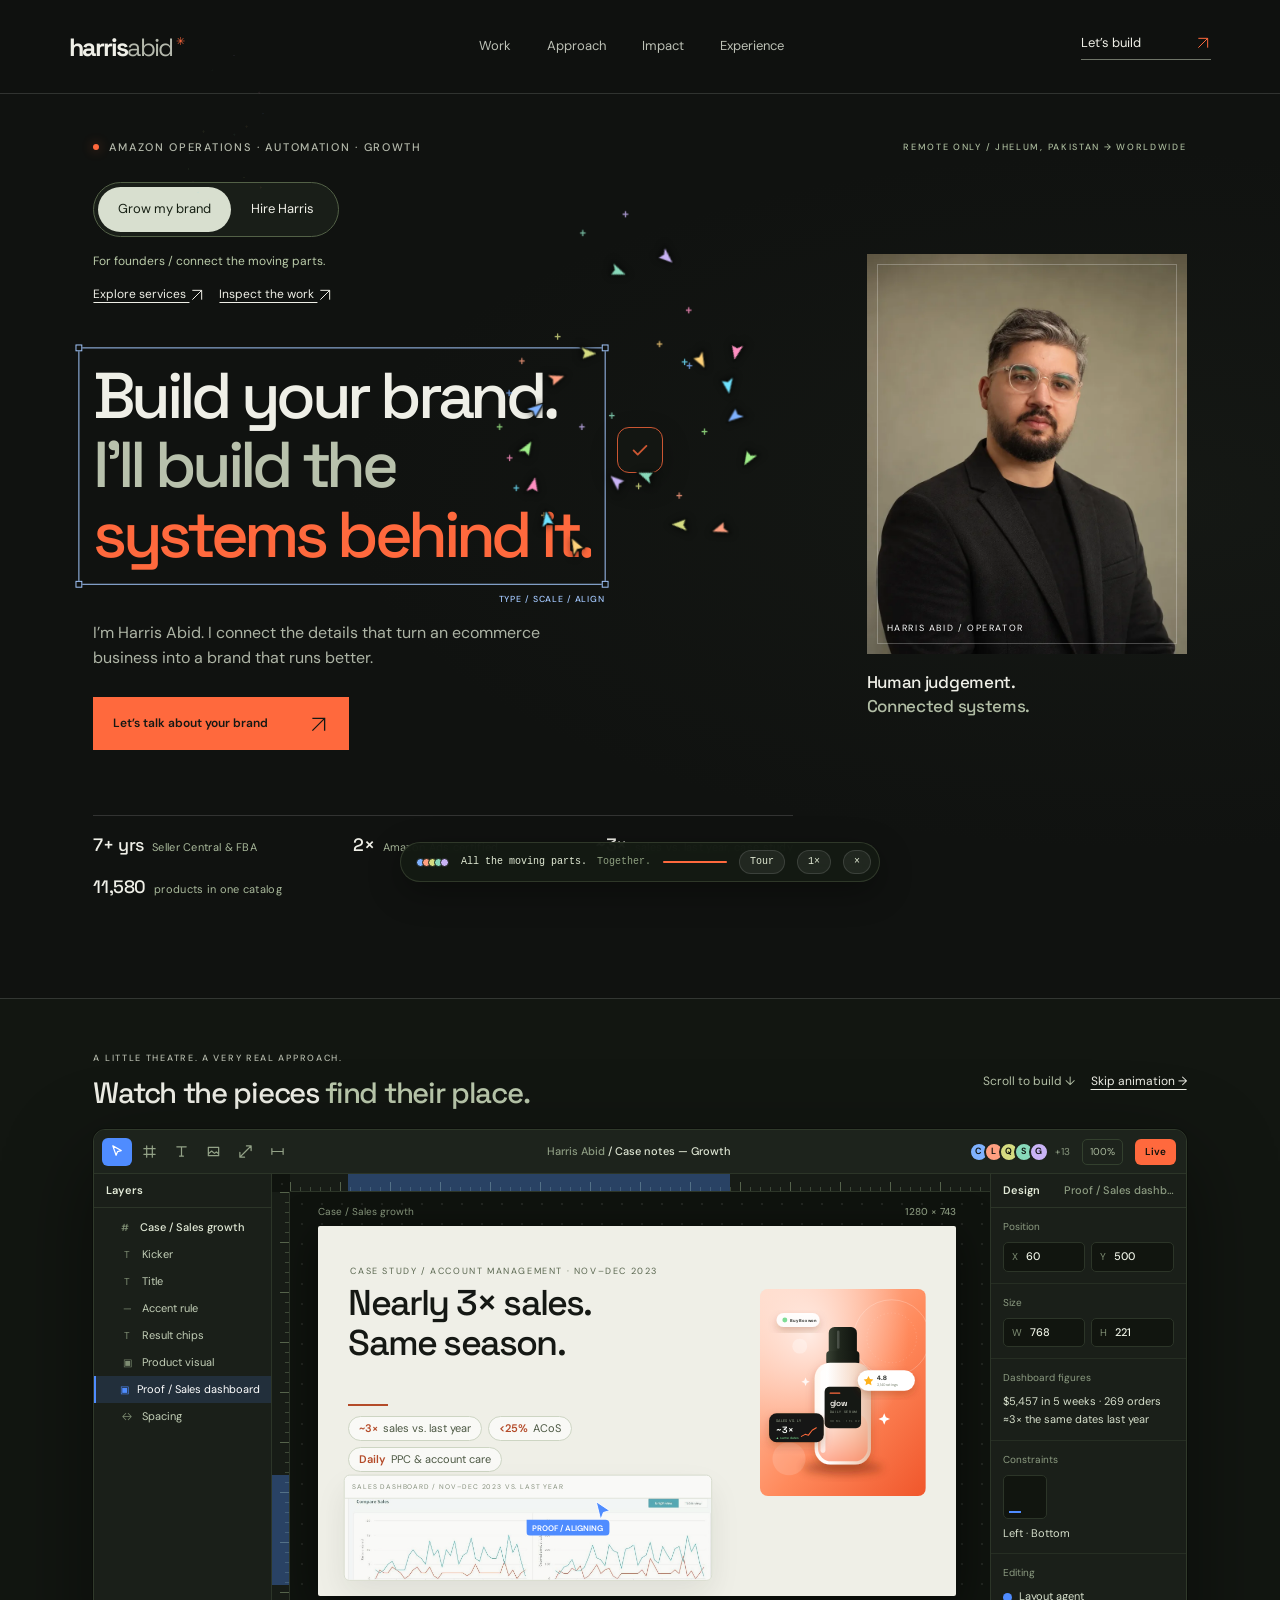
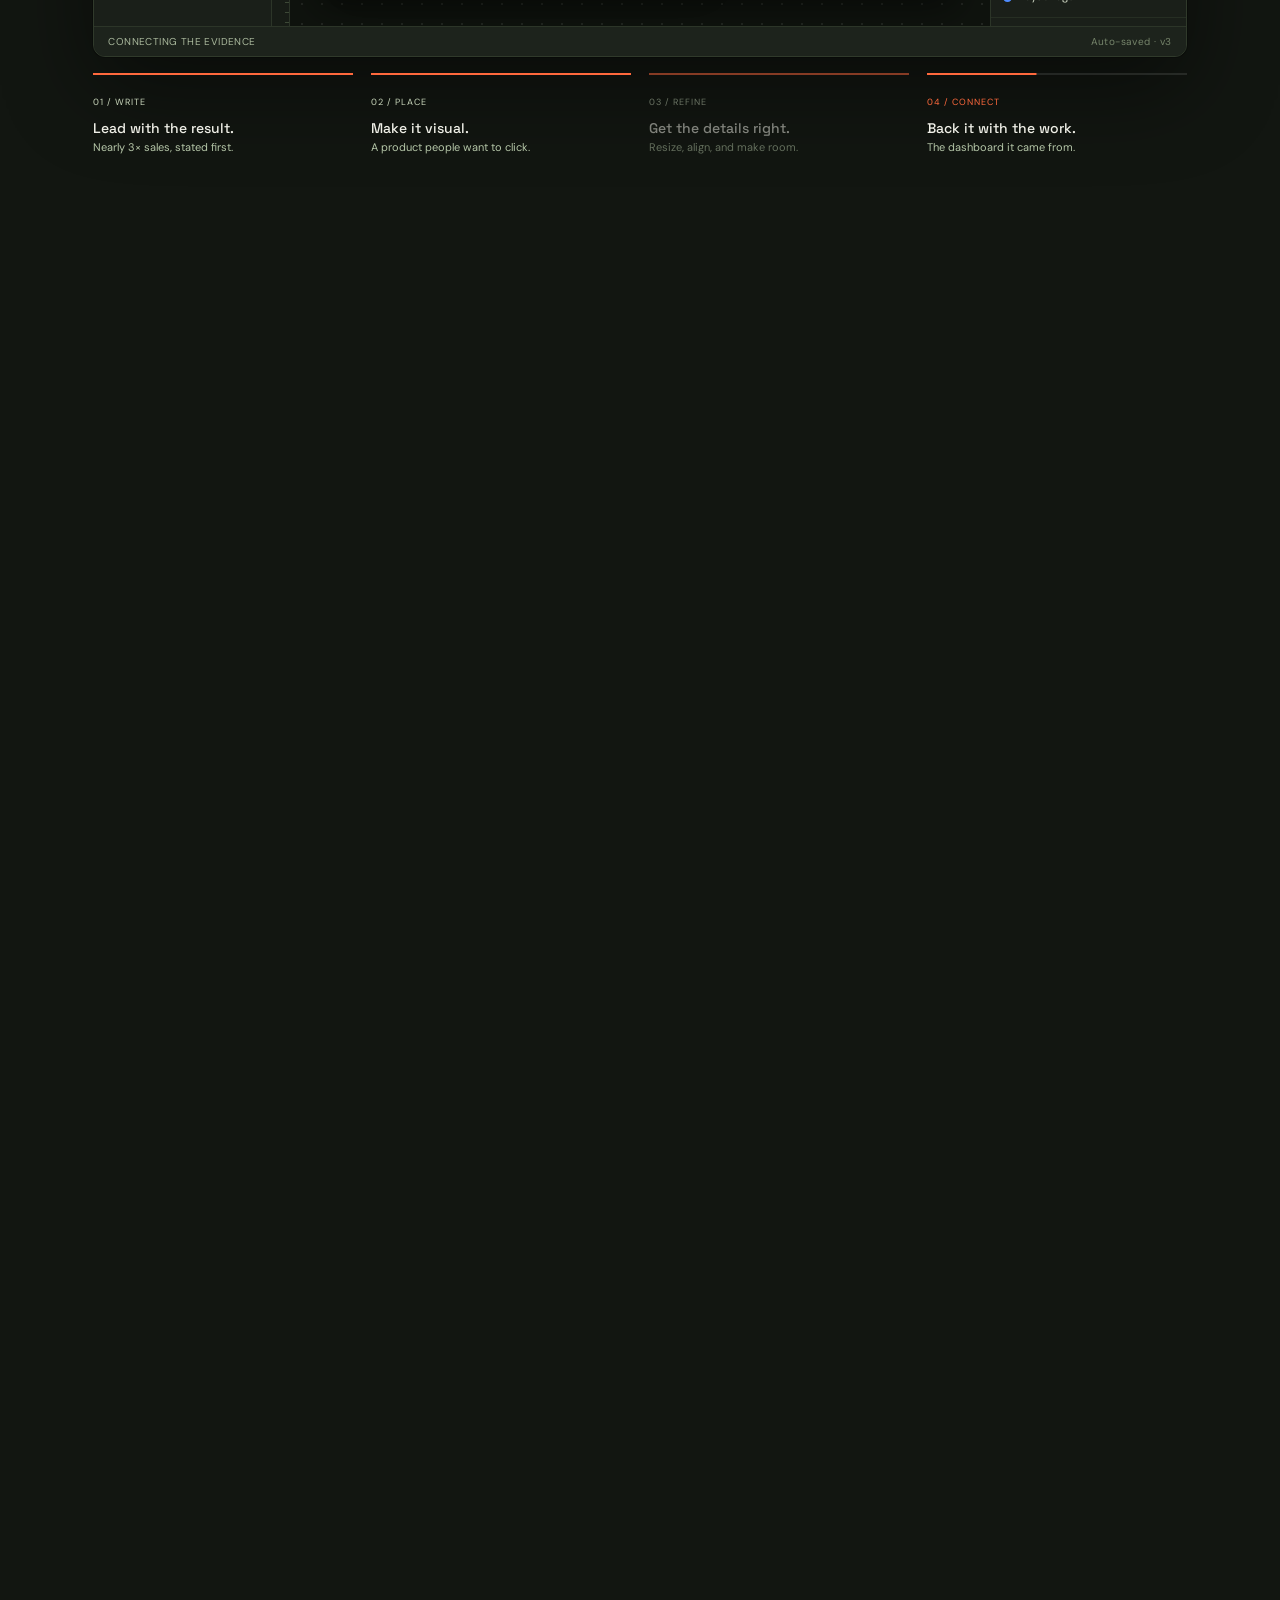
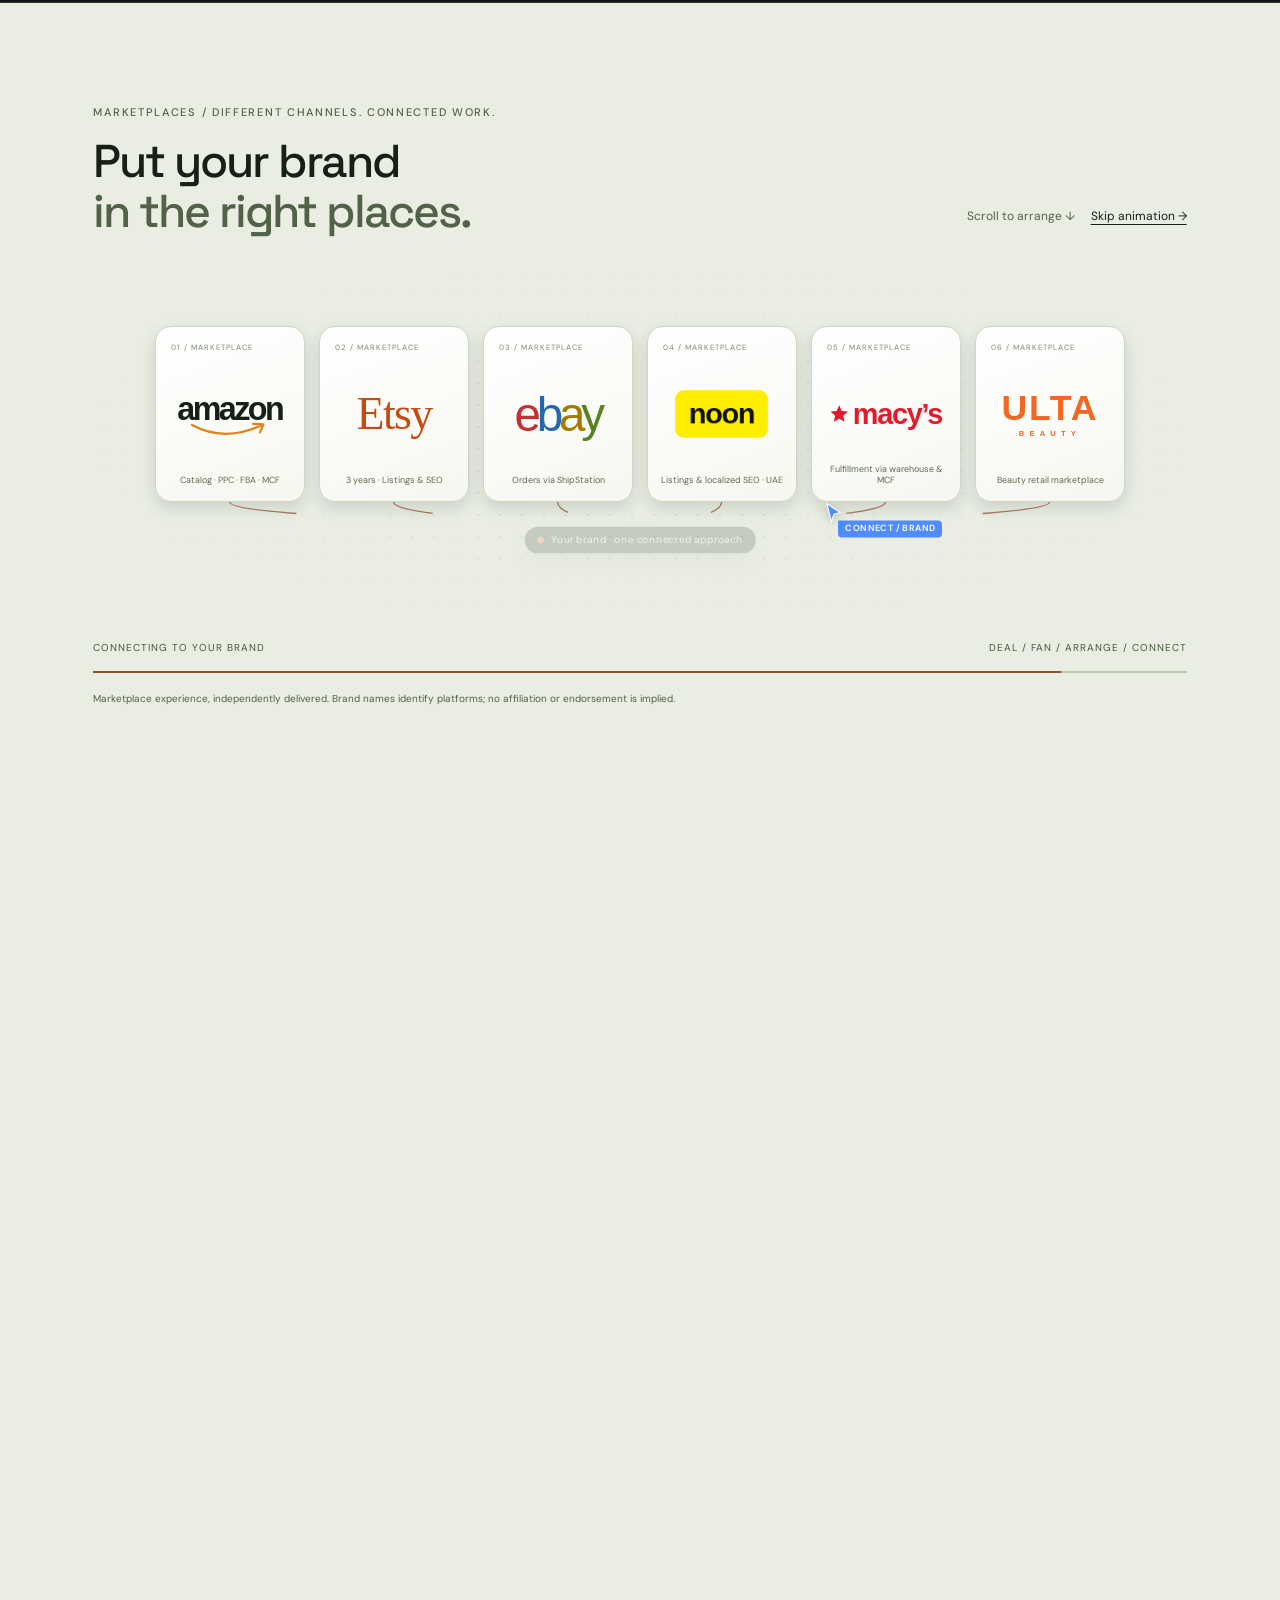
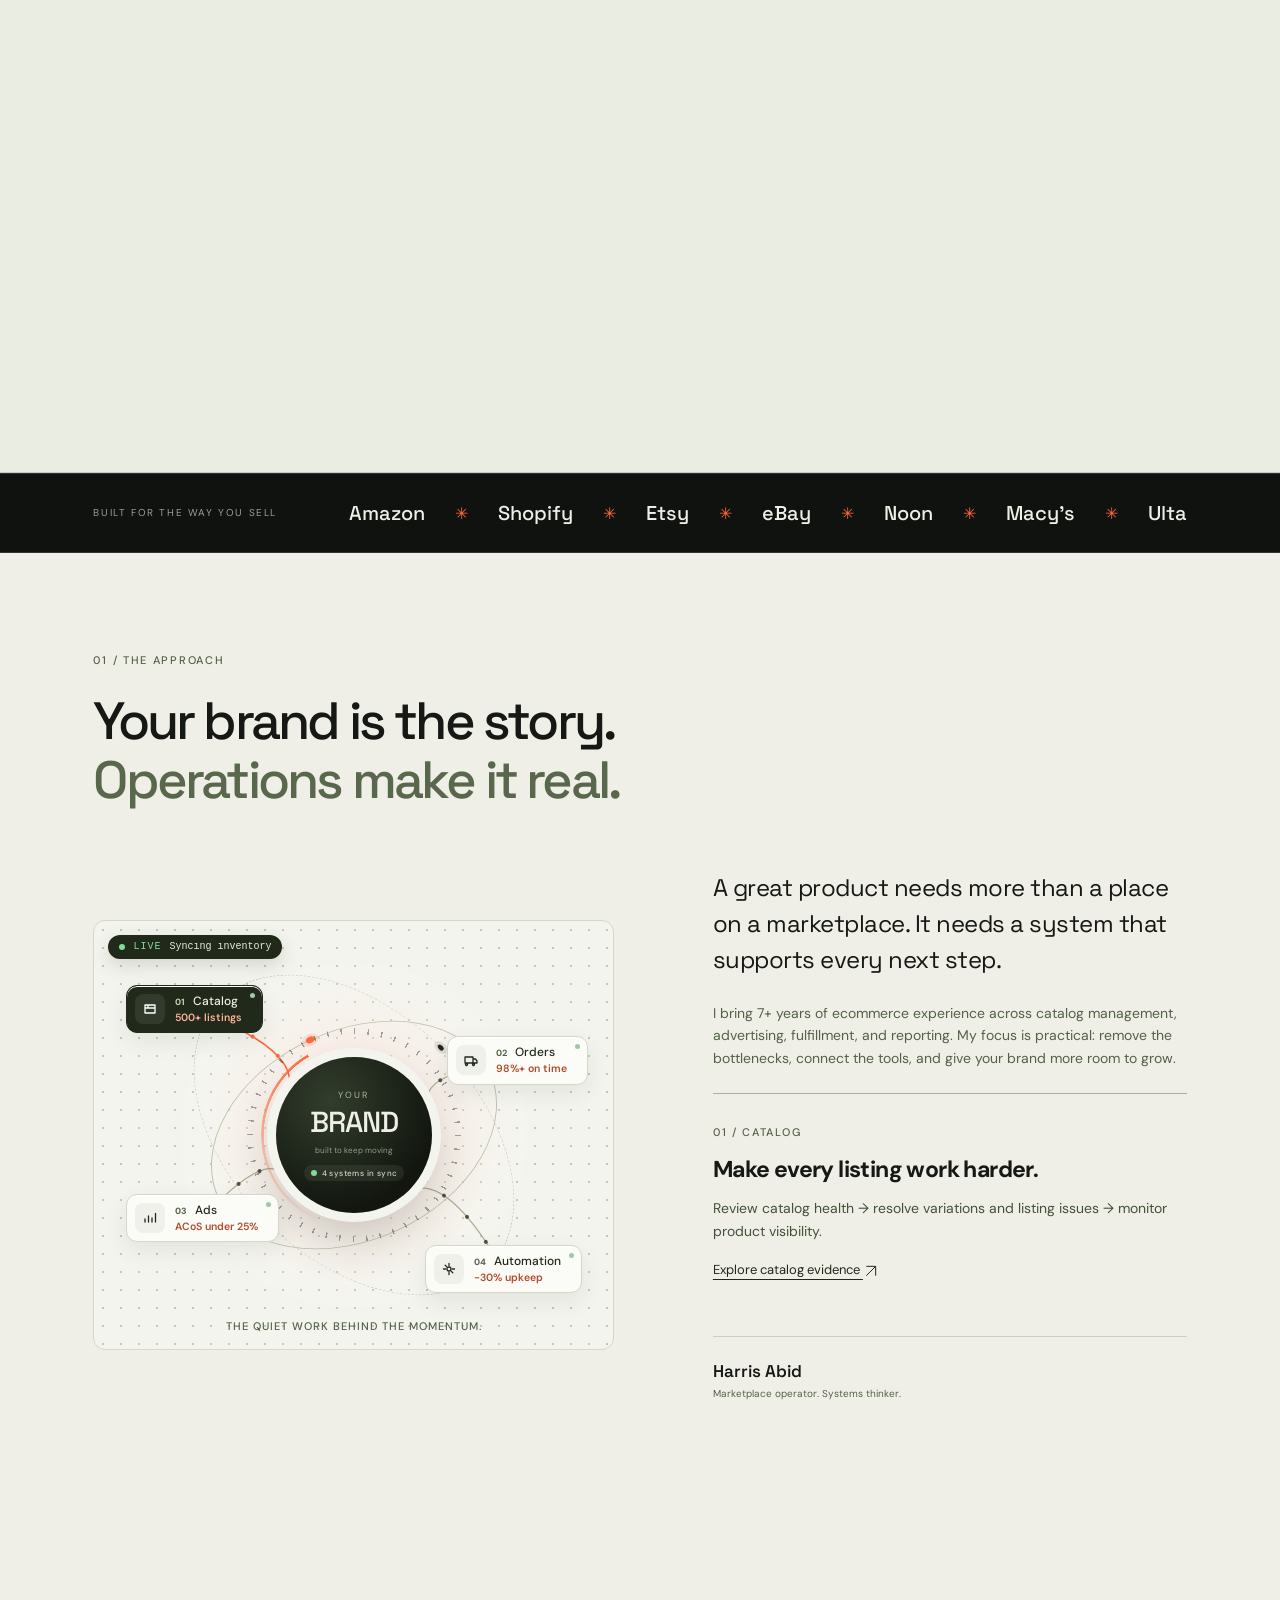
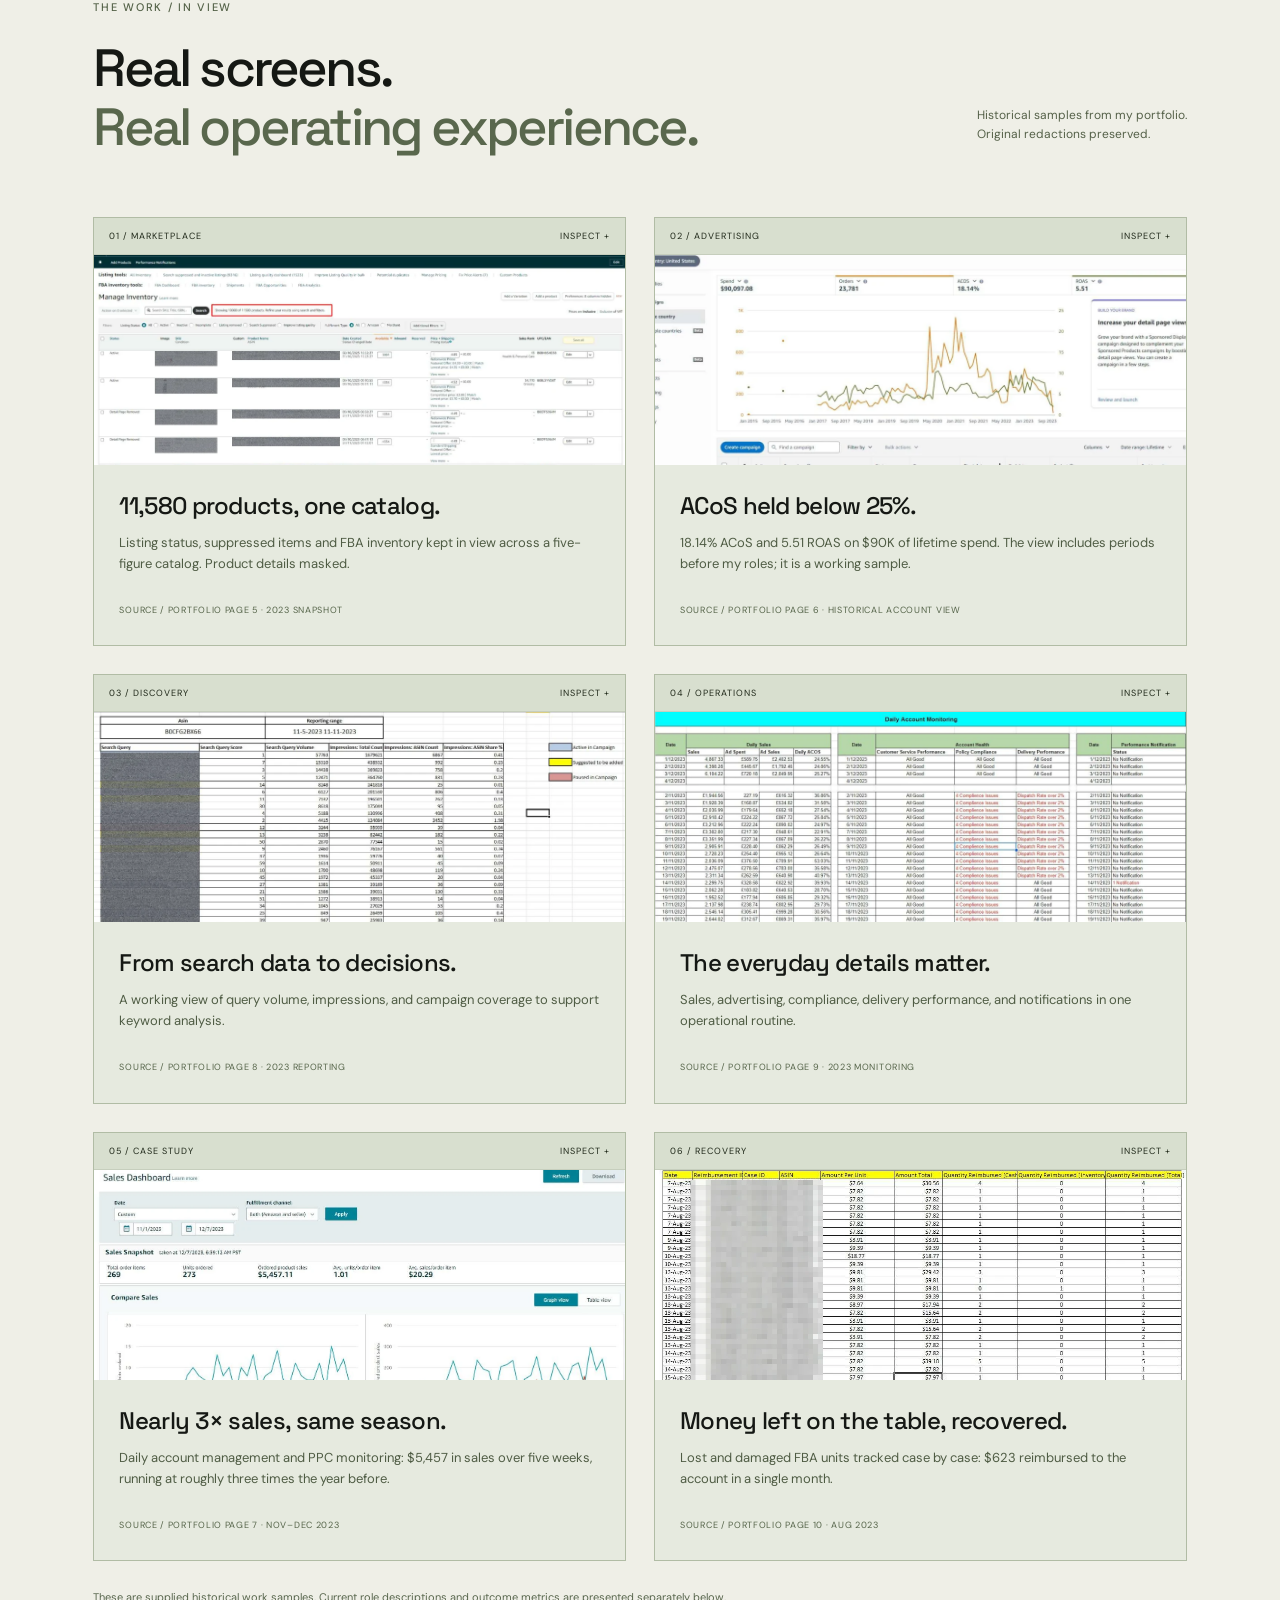
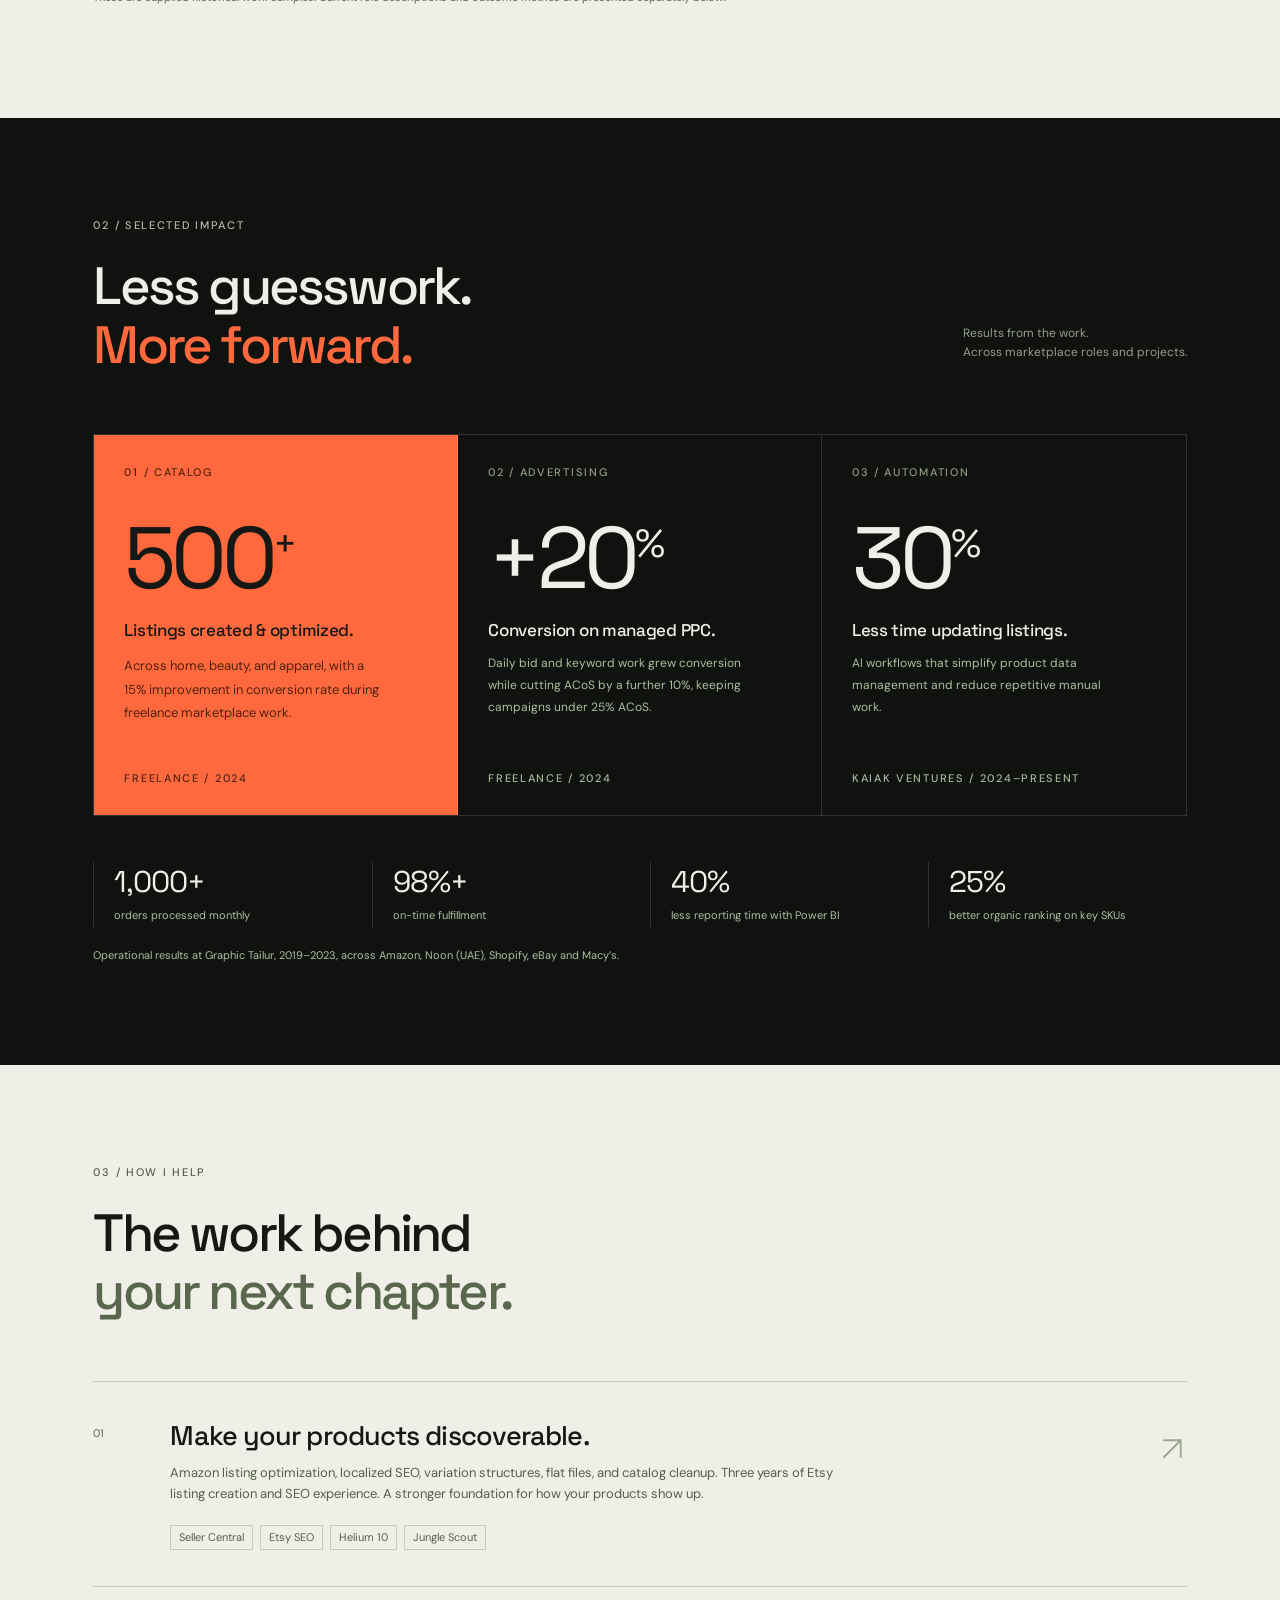
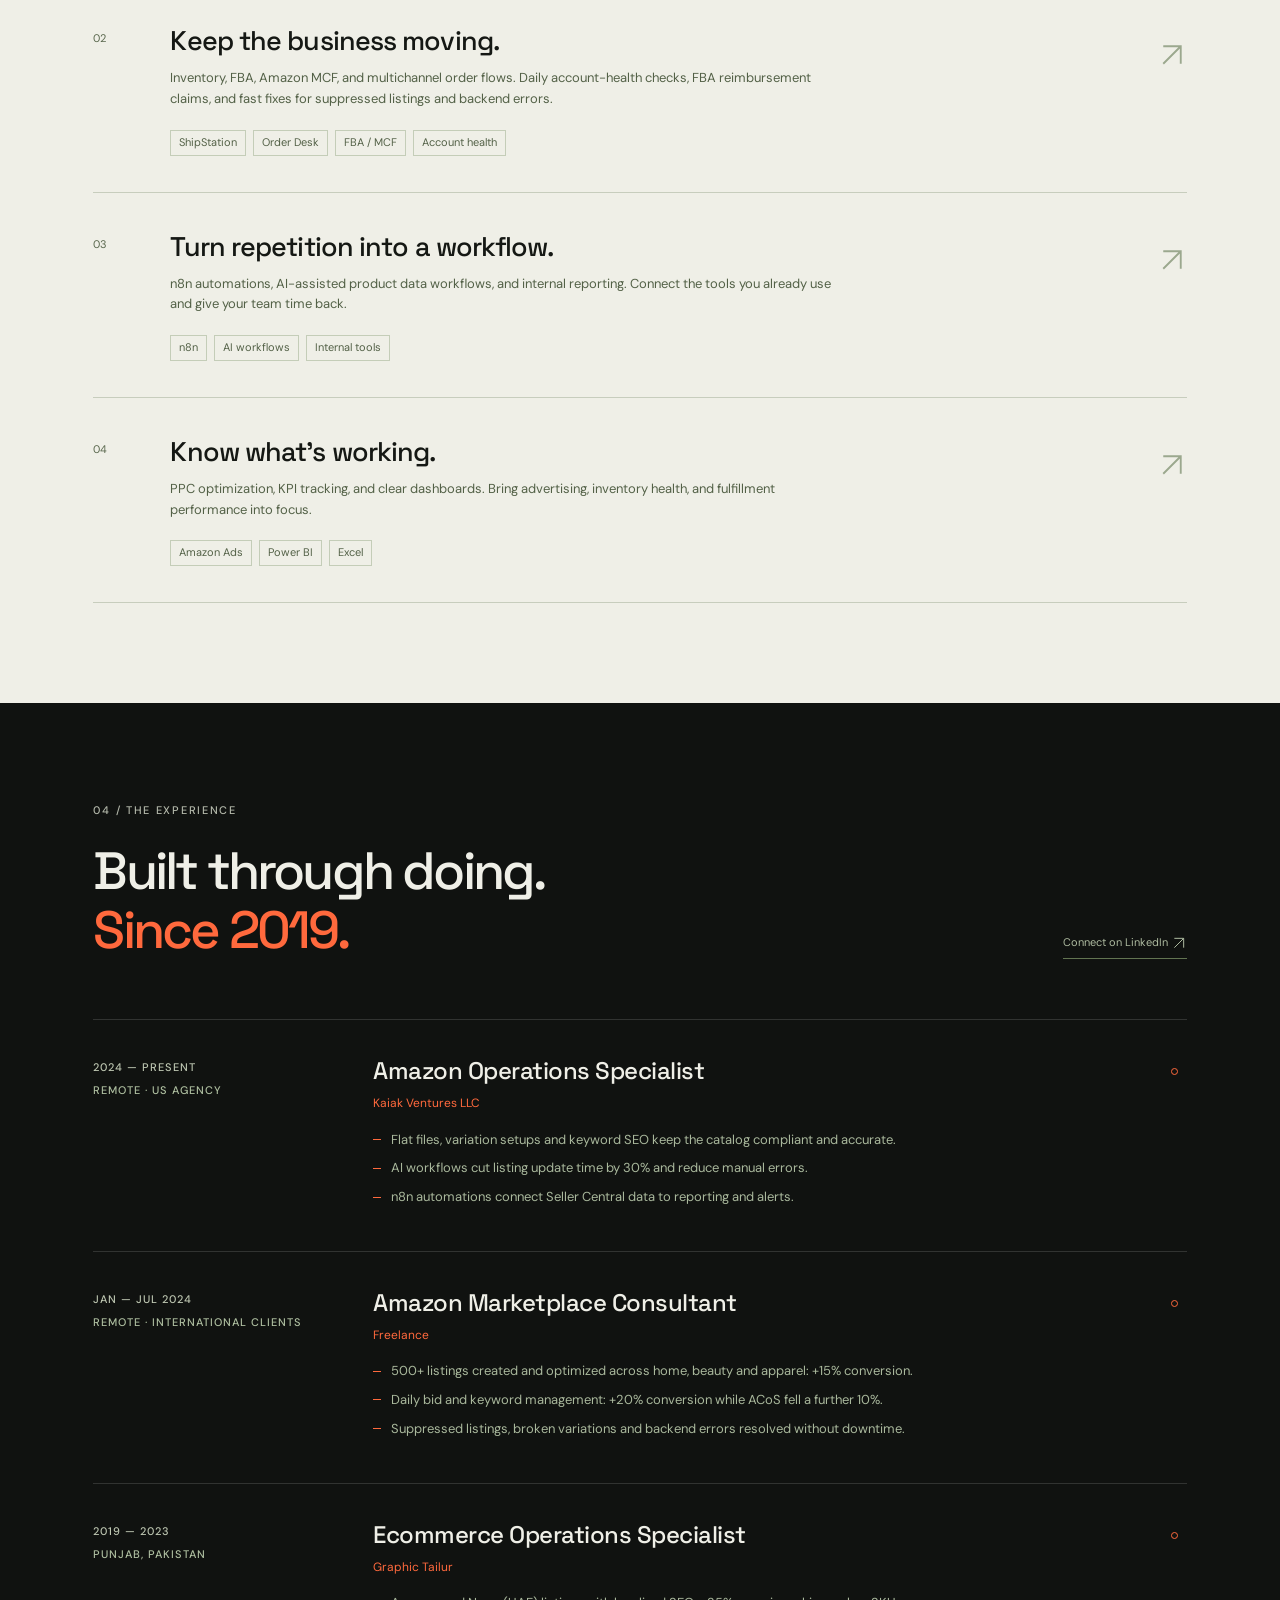
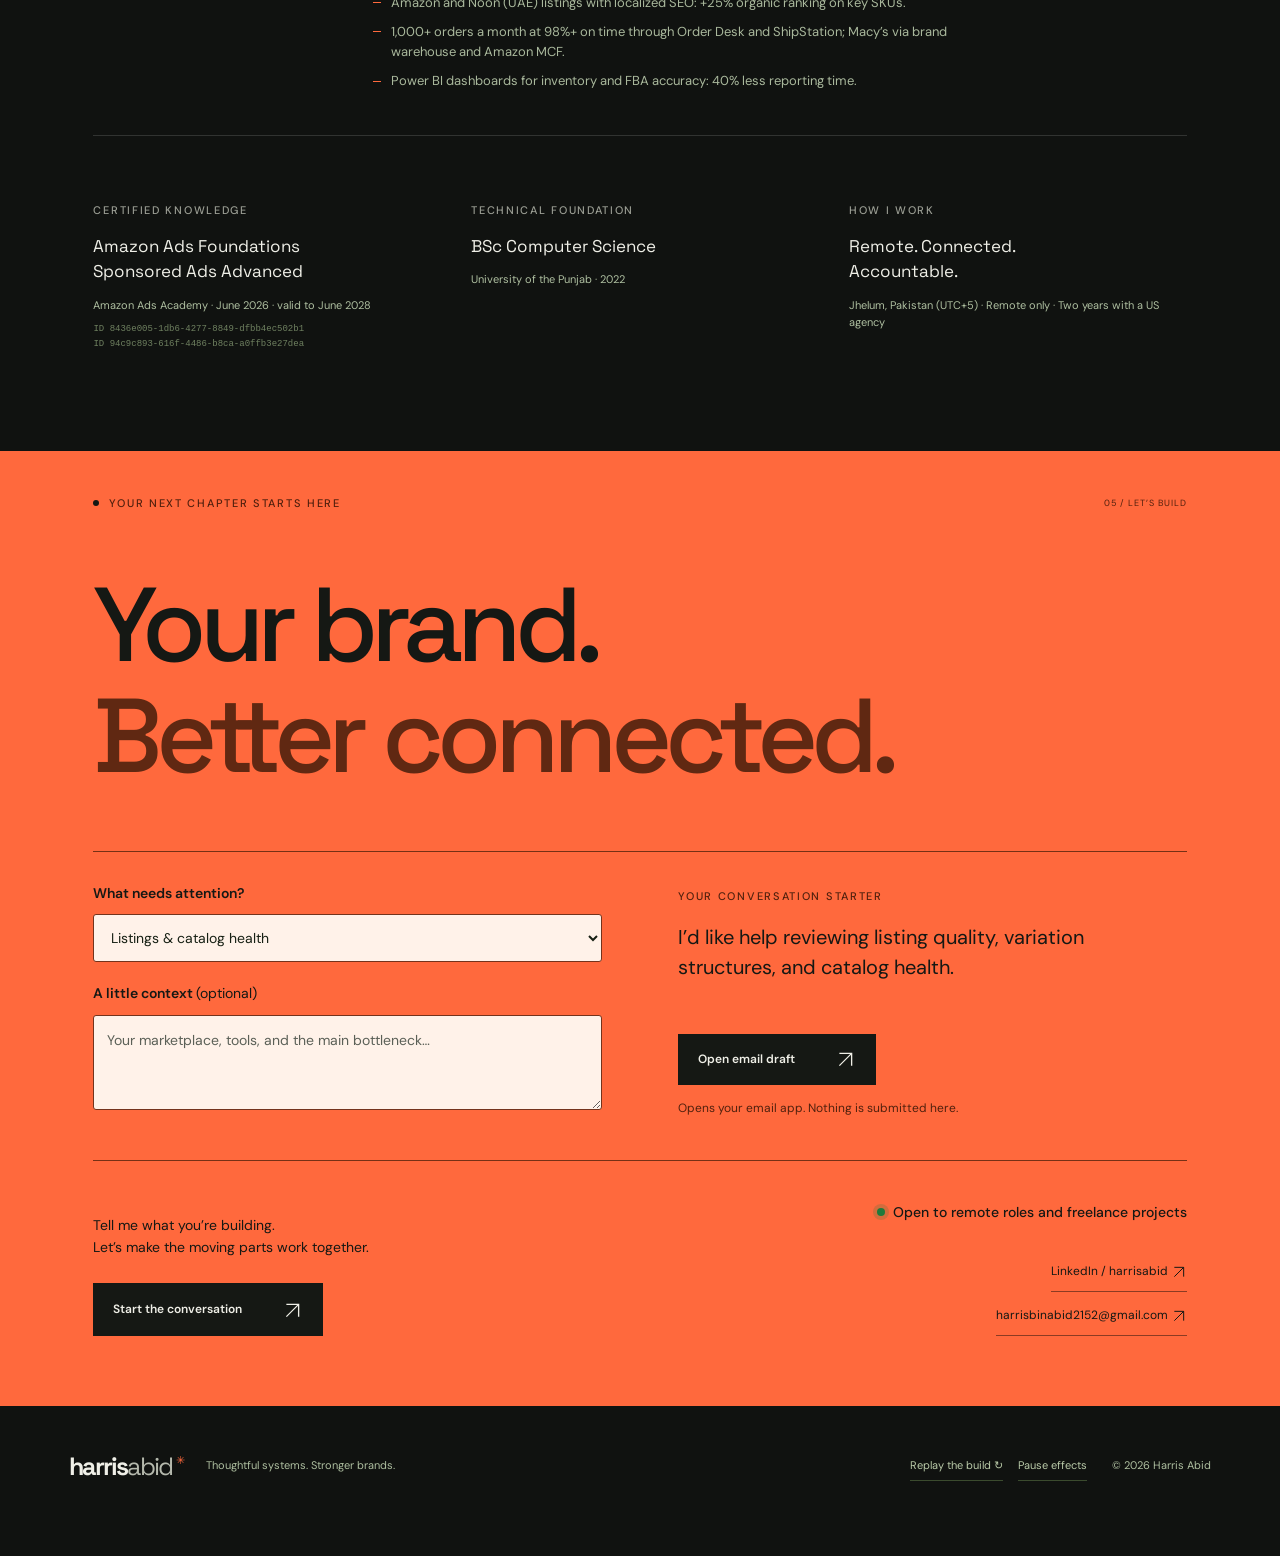
==== standalone.html @ 660c2075 "Lead with strongest verified results Canvas case study becomes nearly 3x sales vs. the same dates la" ====
<!doctype html>
<html lang="en">
<head>
<meta charset="utf-8"><meta name="viewport" content="width=device-width,initial-scale=1">
<meta name="theme-color" content="#101210"><meta name="description" content="Harris Abid helps ecommerce brands grow through Amazon operations, marketplace optimization, and thoughtful automation.">
<title>Harris Abid — The systems behind your brand.</title>
<link rel="icon" href="data:image/svg+xml,%3Csvg xmlns='http://www.w3.org/2000/svg' viewBox='0 0 100 100'%3E%3Crect width='100' height='100' rx='20' fill='%23ff693d'/%3E%3Ctext x='17' y='69' font-size='58' font-family='Arial' font-weight='bold'%3Eha%3C/text%3E%3C/svg%3E">
<style>@import url('https://fonts.googleapis.com/css2?family=DM+Sans:wght@400;450;500;600;650;700&family=Space+Grotesk:wght@400;500;600;700&display=swap');
:root{--bg:#101210;--paper:#efefe7;--orange:#ff693d;--ink:#151814;--muted:#9b9e94;--line:#ffffff24;--display:'Space Grotesk',Arial,sans-serif;--body:'DM Sans',Arial,sans-serif}*{box-sizing:border-box}html{scroll-behavior:smooth;scroll-padding-top:94px}body{margin:0;background:var(--bg);color:var(--paper);font-family:var(--body);font-size:16px;line-height:1.6}a{color:inherit;text-decoration:none}button{font:inherit}::selection{background:var(--orange);color:var(--ink)}:focus-visible{outline:3px solid #579fff;outline-offset:6px}.skip{position:fixed;left:20px;top:-100px;background:var(--paper);color:var(--ink);padding:12px;z-index:1000}.skip:focus{top:15px}.progress{position:fixed;top:0;left:0;height:3px;width:100%;transform:scaleX(0);transform-origin:left;background:var(--orange);z-index:101}.header{height:94px;display:flex;justify-content:space-between;align-items:center;padding:0 5.4%;border-bottom:1px solid var(--line);background:#101210ed;backdrop-filter:blur(16px);position:sticky;top:0;z-index:50}.wordmark{font:700 25px var(--display);letter-spacing:-1.8px;white-space:nowrap}.wordmark span{font-weight:400;color:#b5b9ad}.wordmark i{font:400 11px var(--body);color:var(--orange);position:relative;top:-11px;left:4px;letter-spacing:0}.header nav{display:flex;gap:36px;font-size:13px;color:#bdc1b6}.header nav a:hover{color:var(--orange)}.nav-cta{font-size:13px;border-bottom:1px solid #6f7568;padding-bottom:6px}.nav-cta span{margin-left:26px;color:var(--orange)}section{padding:100px 7.3%;position:relative;scroll-margin-top:0}.hero{min-height:810px;padding-top:46px;overflow:hidden;background:radial-gradient(ellipse at 90% 45%,#35403120,transparent 50%)}.hero-top{display:flex;justify-content:space-between;gap:24px;align-items:center}.eyebrow,.mini-label,.edition,.card-index,.result-foot,.period,.visual-caption{font:500 10px var(--body);letter-spacing:1.7px}.eyebrow{color:#b4b9ab;display:flex;align-items:center;gap:10px}.dot{display:inline-block;width:6px;height:6px;background:var(--orange);border-radius:50%;box-shadow:0 0 12px #ff693d77}.edition{color:#747c6e;font-size:9px}.hero h1{font:500 clamp(50px,6.7vw,106px)/1.04 var(--display);letter-spacing:-6px;margin:64px 0 46px;max-width:1100px}.hero h1>span{color:#a5ad9b}em{font-style:normal;color:var(--orange)}.hero h1 em{display:inline-block}.hero-bottom{display:flex;justify-content:space-between;gap:70px;align-items:flex-start}.intro{max-width:430px}.intro p{font-size:16px;color:#adb4a5;margin:0 0 26px;max-width:400px}.button{padding:15px 20px;display:inline-flex;gap:40px;align-items:center;font-size:12px;font-weight:600;transition:transform .2s,background .2s}.button:hover{transform:translateY(-3px)}.button span{font-size:22px;line-height:1}.orange{background:var(--orange);color:var(--ink)}.hero-note{width:300px;padding-top:4px}.mini-label{color:var(--muted);font-size:9px}.hero-note p{font:400 19px/1.5 var(--display);margin:16px 0 25px}.scroll-link{font-size:10px;color:#aab19f}.scroll-link span{margin-left:30px;color:var(--orange)}.hero-grid{display:flex;justify-content:space-between;margin-top:54px;padding-top:17px;border-top:1px solid var(--line);font-size:9px;color:#626b5b;letter-spacing:1.5px}.platform-band{border-top:1px solid var(--line);border-bottom:1px solid var(--line);padding:26px 7.3%;display:flex;justify-content:space-between;align-items:center;gap:30px}.platform-band>span{font-size:9px;letter-spacing:1.6px;color:var(--muted)}.platform-band>div{font:500 20px var(--display);display:flex;gap:30px;align-items:center}.platform-band i{font-style:normal;color:var(--orange);font-size:16px}.light{background:var(--paper);color:var(--ink)}.dark{color:#6d7565}.section-heading{margin-bottom:60px}.section-heading h2{font:500 clamp(36px,4.1vw,62px)/1.12 var(--display);letter-spacing:-2.8px;margin:25px 0 0}.light h2 em{color:#6f7866}.split{display:flex;justify-content:space-between;gap:40px;align-items:flex-end}.split>p{font-size:12px;color:#969e8b;max-width:250px}.approach-layout{display:grid;grid-template-columns:1.1fr 1fr;gap:9%;align-items:center}.system-visual{min-height:395px;position:relative;display:flex;align-items:center;justify-content:center;background-image:radial-gradient(#abb29e 1px,transparent 1px);background-size:19px 19px;border:1px solid #cdd2c3;border-radius:2px;overflow:hidden}.system-core{width:160px;height:160px;border-radius:50%;background:var(--ink);color:var(--paper);display:flex;align-items:center;justify-content:center;flex-direction:column;z-index:2;box-shadow:0 0 0 12px #efefe7}.system-core>span{font-size:9px;letter-spacing:2px;color:#aeb59f}.system-core strong{font:500 29px var(--display);letter-spacing:-1px}.system-core small{font-size:8px;color:#919d85;margin-top:8px}.orbit{border:1px solid #b6c0aa;position:absolute;border-radius:50%;width:270px;height:270px;transform:rotate(-25deg) scaleY(.7)}.orbit-two{transform:rotate(45deg) scaleY(.65);width:330px;height:330px}.node{position:absolute;padding:9px 14px;background:var(--paper);border:1px solid #b7c1ac;z-index:3;font-size:11px;white-space:nowrap;box-shadow:0 4px 10px #15200007}.node b{font-size:9px;color:#909d80;margin-right:10px}.node-a{left:8%;top:19%}.node-b{right:5%;top:32%}.node-c{left:8%;bottom:29%}.node-d{right:8%;bottom:16%}.visual-caption{position:absolute;bottom:17px;font-size:8px;color:#77816d;letter-spacing:1px}.approach-copy>p{color:#6a7262;font-size:14px}.approach-copy .large-copy{font:400 24px/1.5 var(--display);letter-spacing:-.5px;color:var(--ink);margin-top:0}.signature{margin-top:28px;border-top:1px solid #ccd0c3;padding-top:23px;font:600 17px var(--display)}.signature span{display:block;font:400 10px var(--body);color:#7c8573;margin-top:5px}.impact-grid{display:grid;grid-template-columns:repeat(3,1fr);border:1px solid var(--line)}.result{padding:30px;position:relative;display:flex;flex-direction:column;min-height:380px;border-right:1px solid var(--line)}.result:last-child{border:0}.card-index{font-size:9px;color:#919b84}.result>strong{font:400 clamp(60px,6.8vw,100px)/1 var(--display);letter-spacing:-5px;display:block;margin:35px 0 18px}.result>strong span{font-size:.45em;letter-spacing:-2px;vertical-align:top;position:relative;top:10px}.result h3{font:500 17px var(--display);letter-spacing:-.3px;margin:0}.result p{font-size:12px;color:#959e89;line-height:1.8;max-width:260px}.result-foot{font-size:8px;margin-top:auto;padding-top:20px;color:#6c775f}.featured{background:var(--orange);color:var(--ink)}.featured .card-index,.featured .result-foot{color:#672c16}.featured p{color:#6a301c}.support-stats{margin-top:46px;display:grid;grid-template-columns:repeat(3,1fr) 1.05fr;gap:20px}.support-stats>div{border-left:1px solid var(--line);padding-left:20px}.support-stats strong{font:400 30px var(--display);letter-spacing:-1px;display:block}.support-stats span{font-size:10px;color:#818d75}.support-stats p{font-size:10px;color:#68785c;margin:0;text-align:right}.service-list article{display:grid;grid-template-columns:55px 1fr 60px;gap:22px;border-top:1px solid #c7cdbd;padding:36px 0}.service-list article:last-child{border-bottom:1px solid #c7cdbd}.service-number{font-size:11px;color:#919c83;padding-top:7px}.service-list h3{font:500 27px var(--display);letter-spacing:-.9px;margin:0 0 10px}.service-list p{font-size:13px;color:#6d7762;max-width:680px;margin:0 0 20px}.service-symbol{font-size:35px;text-align:right;color:#9ba88e}.tags{display:flex;gap:7px;flex-wrap:wrap}.tags span{border:1px solid #c4cdb8;padding:3px 8px;font-size:9px;color:#768169}.text-link{font-size:11px;color:#aebba0;border-bottom:1px solid #627451;padding-bottom:7px}.timeline article{display:grid;grid-template-columns:240px 1fr 16px;gap:40px;border-top:1px solid var(--line);padding:35px 0}.timeline article:last-child{border-bottom:1px solid var(--line)}.period{font-size:10px;color:#bdc6b1;letter-spacing:1px;padding-top:5px}.period span{display:block;font-size:8px;color:#5f7052;margin-top:9px;letter-spacing:1px}.timeline h3{font:500 24px var(--display);letter-spacing:-.5px;margin:0}.timeline h4{font-size:12px;color:var(--orange);font-weight:400;margin:8px 0 16px}.timeline p{font-size:12px;max-width:570px;color:#94a382;margin:0}.timeline-dot{width:7px;height:7px;border:1px solid var(--orange);border-radius:50%;margin-top:13px}.credentials{display:grid;grid-template-columns:1fr 1fr 1fr;gap:40px;margin-top:60px}.credentials p{font:400 17px/1.5 var(--display);margin:12px 0}.credentials small{color:#738663;font-size:10px}.contact{background:var(--orange);color:var(--ink);padding-top:45px;padding-bottom:70px;overflow:hidden}.contact .dot{background:var(--ink);box-shadow:none}.contact .dark{color:#6f2d16}.contact-top{display:flex;justify-content:space-between;gap:25px}.contact-top>span:last-child{font-size:9px;letter-spacing:1px;color:#853c24}.contact h2{font:500 clamp(54px,8.2vw,128px)/1.05 var(--display);letter-spacing:-7px;margin:60px 0}.contact h2 em{color:#963a20}.contact-bottom{display:flex;justify-content:space-between;align-items:flex-end;gap:30px}.contact p{font-size:14px;margin:0 0 25px}.black{background:var(--ink);color:var(--paper)}.email-link{font-size:12px;border-bottom:1px solid #8c3b23;padding-bottom:10px;overflow-wrap:anywhere}footer{padding:40px 5.4% 70px;display:flex;align-items:center;gap:25px;flex-wrap:wrap}footer>p{font-size:10px;color:#7d8d6d;margin-right:auto}footer small{font-size:9px;color:#657657}.motion-controls{display:flex;gap:15px}.motion-controls button{background:none;border:0;border-bottom:1px solid #3b4b2e;color:#9bac88;font-size:10px;padding:5px 0;cursor:pointer}.motion-controls button:hover{color:var(--orange)}
/* The build theatre: decorative cursors and temporary editor outlines. */
[data-build]{position:relative}.build-selected::after{content:'';position:absolute;inset:-7px;outline:1px solid var(--agent-color,#86bbfa);pointer-events:none;z-index:8;animation:outline-in .35s ease both}.build-selected::before{content:attr(data-agent);position:absolute;top:-24px;left:-7px;background:var(--agent-color,#86bbfa);color:#111;font:600 8px var(--body);padding:2px 6px;letter-spacing:.6px;z-index:9;pointer-events:none}.build-selected{animation:assemble .7s cubic-bezier(.15,.6,.2,1) both}@keyframes assemble{from{filter:blur(3px);transform:translateY(8px);opacity:.45}to{filter:blur(0);transform:translateY(0);opacity:1}}@keyframes outline-in{from{opacity:0}to{opacity:1}}#agents{position:fixed;inset:0;pointer-events:none;z-index:70;overflow:hidden}.agent{position:absolute;top:0;left:0;will-change:transform,opacity;transition:opacity .3s}.agent svg{width:17px;height:22px;display:block;filter:drop-shadow(0 0 4px #0008)}.agent>span{position:absolute;top:18px;left:13px;font:600 8px var(--body);background:var(--c);color:#101510;padding:2px 6px;white-space:nowrap;border-radius:0 4px 4px 4px;box-shadow:0 2px 8px #0002}#build-status{position:fixed;bottom:20px;left:50%;transform:translateX(-50%);background:#182016ee;border:1px solid #69795b44;box-shadow:0 8px 30px #0003;border-radius:30px;padding:9px 17px;display:flex;align-items:center;gap:12px;z-index:65;font-size:9px;color:#abb89d;pointer-events:none;transition:opacity .4s;white-space:nowrap;backdrop-filter:blur(10px)}#build-status i{width:5px;height:5px;border-radius:50%;background:var(--orange)}#build-status b{font-size:8px;color:#6c805b;font-weight:400;border-left:1px solid #64735355;padding-left:12px}.effects-paused #agents,.effects-paused #build-status{display:none}.effects-paused .build-selected{animation:none}.effects-paused .build-selected:before,.effects-paused .build-selected:after{display:none}
@media(min-width:1500px){section{padding-left:max(7.3%,calc((100vw - 1280px)/2));padding-right:max(7.3%,calc((100vw - 1280px)/2))}}@media(max-width:1050px){.hero h1{letter-spacing:-4px}.edition{display:none}.platform-band>div{gap:16px;font-size:16px}.result{padding:24px}.timeline article{grid-template-columns:180px 1fr 16px;gap:25px}.contact h2{letter-spacing:-4px}.approach-layout{gap:5%}.system-core{width:135px;height:135px}.node{padding:7px 10px}.orbit{width:240px;height:240px}.orbit-two{width:290px;height:290px}}@media(max-width:700px){html{scroll-padding-top:75px}.header{height:75px;padding:0 6%}.header nav{display:none}.wordmark{font-size:23px}.nav-cta{font-size:11px}section{padding:65px 6%}.hero{min-height:auto;padding-top:32px}.hero .eyebrow{font-size:8px;letter-spacing:1px}.hero h1{font-size:clamp(38px,8.7vw,62px);letter-spacing:-2.6px;margin:45px 0 35px}.hero-bottom{gap:35px;flex-direction:column}.intro{max-width:100%}.intro p{font-size:14px;max-width:360px}.hero-note{width:100%;display:grid;grid-template-columns:1fr 1fr;gap:10px}.hero-note .mini-label{grid-column:1 / -1}.hero-note p{font-size:16px;margin:0}.scroll-link{align-self:end;max-width:170px;font-size:9px}.scroll-link span{margin-left:5px}.hero-grid{margin-top:35px;font-size:7px;letter-spacing:.5px}.platform-band{padding:23px 6%;display:block;overflow:hidden}.platform-band>span{display:block;font-size:8px;margin-bottom:15px}.platform-band>div{gap:13px;font-size:14px;flex-wrap:wrap}.platform-band i{font-size:10px}.section-heading{margin-bottom:35px}.section-heading h2{font-size:36px;letter-spacing:-1.9px}.approach-layout{grid-template-columns:1fr;gap:35px}.system-visual{min-height:350px}.approach-copy .large-copy{font-size:22px}.split{display:block}.split>p{margin-top:22px}.impact-grid{grid-template-columns:1fr}.result{min-height:320px;padding:28px;border-right:0;border-bottom:1px solid var(--line)}.result>strong{font-size:78px;margin:25px 0 15px}.result p{max-width:100%}.support-stats{grid-template-columns:1fr 1fr;gap:26px}.support-stats p{text-align:left;padding-left:20px;align-self:center}.support-stats strong{font-size:27px}.service-list article{grid-template-columns:24px 1fr 20px;gap:10px;padding:26px 0}.service-list h3{font-size:22px;letter-spacing:-.7px}.service-symbol{font-size:25px}.service-list p{font-size:12px}.text-link{display:inline-block;margin-top:24px}.timeline article{grid-template-columns:1fr 14px;gap:15px;padding:28px 0}.period{grid-column:1 / -1}.period span{display:inline;margin-left:14px;font-size:7px}.timeline h3{font-size:21px}.timeline p{font-size:12px}.credentials{grid-template-columns:1fr;gap:30px;margin-top:40px}.credentials>div{border-left:1px solid var(--line);padding-left:20px}.credentials p{margin:8px 0;font-size:17px}.contact-top>span:last-child{display:none}.contact .eyebrow{font-size:8px}.contact h2{font-size:clamp(40px,9.5vw,65px);letter-spacing:-2.8px;margin:45px 0}.contact-bottom{display:block}.email-link{display:inline-block;margin-top:32px;font-size:11px}footer{padding:35px 6% 80px;gap:18px}footer>p{margin:0;font-size:9px}footer .motion-controls{width:100%}.agent>span{font-size:7px}.agent svg{width:13px;height:17px}#build-status{font-size:8px;bottom:12px;max-width:94vw;padding:8px 12px;gap:8px}}
@media(prefers-reduced-motion:reduce){html{scroll-behavior:auto}*,*::before,*::after{animation:none!important;transition:none!important}#agents,#build-status{display:none}}

.build-waiting{opacity:.08;transform:translateY(9px);transition:opacity .2s}.effects-paused .build-waiting{opacity:1;transform:none}.arrow-icon{width:16px;height:16px;display:inline-block;vertical-align:middle;flex-shrink:0}.button .arrow-icon{width:21px;height:21px}.nav-cta .arrow-icon{margin-left:25px;color:var(--orange)}.service-symbol .arrow-icon{width:30px;height:30px}
@media(prefers-reduced-motion:reduce){.build-waiting{opacity:1;transform:none}}
/* V2: an editorial portrait, a scroll-built canvas, and source evidence. */
.hero{min-height:845px}.hero-title-wrap{position:relative;width:max-content;max-width:70%;transform-origin:top left;margin:58px 0 44px}.hero h1{font-size:clamp(44px,5.2vw,82px);letter-spacing:-4.5px;line-height:1.07;margin:0;position:relative}.hero h1 .type-line{display:block;color:var(--paper);position:relative}.hero h1 .muted{color:#b8c1ac}.type-line>span,.type-line>em{display:inline-block}.type-caret{position:absolute;width:2px;height:.9em;background:var(--orange);display:none;pointer-events:none;top:0;left:0}.js .type-line>span,.js .type-line>em{clip-path:inset(0 calc((1 - var(--typed,1))*100%) 0 0)}.title-selection{position:absolute;inset:-14px;outline:1px solid #a4c9ff;opacity:0;pointer-events:none}.title-selection i,.resize-frame i{position:absolute;width:7px;height:7px;background:#101210;border:1px solid #a4c9ff}.title-selection i:nth-child(1),.resize-frame i:nth-child(1){top:-4px;left:-4px}.title-selection i:nth-child(2),.resize-frame i:nth-child(2){top:-4px;right:-4px}.title-selection i:nth-child(3),.resize-frame i:nth-child(3){bottom:-4px;right:-4px}.title-selection i:nth-child(4),.resize-frame i:nth-child(4){bottom:-4px;left:-4px}.title-selection>span{position:absolute;bottom:-22px;right:0;font:500 9px var(--body);letter-spacing:1px;color:#a4c9ff}.hero-portrait{position:absolute;right:7.3%;top:160px;width:25%;margin:0}.portrait-frame{position:relative;aspect-ratio:4/5;overflow:hidden;background:#727865}.hero-portrait img{width:100%;height:100%;object-fit:cover;display:block}.photo-edge{position:absolute;inset:10px;border:1px solid #ffffff40}.photo-label{position:absolute;bottom:19px;left:20px;color:#fff;font-size:9px;letter-spacing:1.6px;text-shadow:0 1px 4px #000}.hero-portrait figcaption{font:500 17px/1.4 var(--display);padding-top:17px;letter-spacing:-.3px}.hero-portrait figcaption span{color:#b1bda5}.hero-bottom .hero-note{display:none}.hero .intro{max-width:490px}.hero .intro p{max-width:460px}.hero-grid{margin-top:65px}
.build-studio{padding:0 7.3%;height:245vh;min-height:1600px;border-top:1px solid var(--line);border-bottom:1px solid var(--line);background:#171c16}.studio-sticky{position:sticky;top:94px;padding:32px 0 28px;min-height:calc(100vh - 94px);display:flex;flex-direction:column;justify-content:center}.studio-heading{display:flex;align-items:flex-end;justify-content:space-between;margin-bottom:25px;gap:20px}.studio-heading .eyebrow{font-size:9px}.studio-heading h2{font:500 clamp(24px,2.3vw,36px)/1.2 var(--display);letter-spacing:-1.3px;margin:12px 0 0}.studio-heading h2 em{color:#bbc9ad}.studio-heading>p{font-size:11px;color:#b6c3a9;white-space:nowrap}.studio-heading>p span{color:var(--orange);margin-left:20px}.studio-layout{display:grid;grid-template-columns:1fr 225px;gap:44px;align-items:center}.studio-canvas{position:relative;background:var(--paper);color:var(--ink);border:1px solid #5f7151;border-radius:5px;overflow:hidden;box-shadow:0 20px 80px #0003}.canvas-bar{height:36px;display:flex;align-items:center;justify-content:space-between;padding:0 15px;border-bottom:1px solid #cbd3c1;font-size:8px;color:#56624d;letter-spacing:1px;background:#e2e6d9}.canvas-bar>span:first-child{display:flex;gap:5px}.canvas-bar i{width:5px;height:5px;border-radius:50%;background:#89977c}.canvas-bar b{font-weight:500}.canvas-content{height:430px;position:relative;padding:32px 30px;background-image:radial-gradient(#9ba98d55 .6px,transparent .6px);background-size:16px 16px}.canvas-kicker{font-size:8px;letter-spacing:1.4px;color:#59664f}.canvas-content h3{font:500 clamp(23px,2.8vw,42px)/1.1 var(--display);letter-spacing:-1.8px;position:absolute;top:57px;left:30px;max-width:57%;margin:0;white-space:pre-line;min-height:95px}.canvas-rule{position:absolute;top:178px;left:30px;width:40px;height:2px;background:#b44b29}.canvas-copy{font-size:11px;position:absolute;top:190px;left:30px;line-height:1.7;color:#56624c;margin:0}.canvas-portrait{position:absolute;right:30px;top:63px;width:26%;aspect-ratio:4/5;background:#68795b;transform-origin:top right}.canvas-portrait>img{width:100%;height:100%;object-fit:cover;display:block}.resize-frame{position:absolute;inset:0;outline:1px solid #407fbe}.resize-frame>span{position:absolute;bottom:-24px;right:0;color:#253f58;font-size:8px;white-space:nowrap}.resize-frame i{border-color:#407fbe;background:#fff}.canvas-proof{position:absolute;left:30px;right:30px;bottom:25px;max-width:65%;background:#fff;border:1px solid #a9b89b;box-shadow:0 6px 20px #25301d15}.canvas-proof>span{display:block;font-size:7px;letter-spacing:1px;padding:6px 8px;color:#4c5c40;border-bottom:1px solid #d1d8c9}.canvas-proof img{display:block;width:100%;height:112px;object-fit:cover;object-position:left top}.canvas-footer{height:30px;border-top:1px solid #c5d0ba;display:flex;align-items:center;justify-content:space-between;padding:0 14px;color:#55644a;font-size:7px;letter-spacing:.9px}.snap-guide{position:absolute;pointer-events:none;opacity:0}.snap-guide.vertical{right:30px;top:20px;bottom:20px;border-left:1px dashed #5486b2}.snap-guide.horizontal{top:63px;left:15px;right:15px;border-top:1px dashed #5486b2}.annotation-arrow{position:absolute;width:35%;height:100px;top:180px;left:29%;color:#bd4b28;pointer-events:none}.annotation-arrow path{stroke-dasharray:1;stroke-dashoffset:0}.studio-cursor{position:absolute;left:0;top:0;z-index:8;pointer-events:none;opacity:0;will-change:transform}.studio-cursor svg{width:18px;height:23px;display:block;fill:#ff9f80;stroke:#151a11;stroke-width:1px}.studio-cursor>span{font:500 7px var(--body);display:block;background:#ff9f80;color:#11170d;padding:3px 6px;margin-left:12px;white-space:nowrap}.cursor-copy svg{fill:#a4c9ff}.cursor-copy>span{background:#a4c9ff}.build-steps{list-style:none;padding:0;margin:0}.build-steps li{padding:17px 0;border-top:1px solid #63755550;opacity:.45;transition:opacity .3s}.build-steps li.is-active{opacity:1}.build-steps li.is-active>span{color:var(--orange)}.build-steps li>span{font-size:9px;letter-spacing:1px;color:#c9d6bb}.build-steps h3{font:500 15px var(--display);margin:6px 0}.build-steps p{font-size:11px;color:#acbca0;margin:0}.studio-scroll-track{height:2px;background:#6b7f5855;margin-top:24px;overflow:hidden}.studio-scroll-track i{width:100%;height:100%;display:block;background:var(--orange);transform-origin:left}
.work .split>p{color:#556149}.evidence-grid{display:grid;grid-template-columns:1fr 1fr;gap:28px}.evidence-card{border:1px solid #b1bca5;background:#e6eadf}.evidence-image{border:0;padding:0;width:100%;background:#fff;display:block;text-align:left;cursor:zoom-in;color:#20291a;overflow:hidden}.evidence-image>img{width:100%;height:210px;display:block;object-fit:cover;object-position:top;transition:transform .4s}.evidence-image:hover>img{transform:scale(1.025)}.evidence-toolbar{padding:11px 15px;display:flex;align-items:center;justify-content:space-between;border-bottom:1px solid #c6cebd;background:#d8dfcf;font-size:9px;letter-spacing:1px;position:relative;z-index:2}.evidence-copy{padding:25px}.evidence-copy h3{font:500 24px var(--display);letter-spacing:-.7px;margin:0 0 12px}.evidence-copy p{font-size:13px;color:#4f5c44;margin:0 0 20px}.evidence-copy small{font-size:9px;color:#56654a;letter-spacing:.7px}.evidence-note{font-size:11px;color:#59674e;margin-top:28px;max-width:650px}#evidence-dialog{background:#eff1e9;color:#141a10;border:1px solid #a5b993;padding:24px;width:min(1200px,94vw);max-height:90vh;overflow:auto}#evidence-dialog::backdrop{background:#080e07d9;backdrop-filter:blur(8px)}.viewer-top{display:flex;justify-content:space-between;align-items:center;gap:20px}.viewer-top h2{font:500 20px var(--display);margin:0 0 20px}.viewer-top button{border:1px solid #859875;background:none;color:#28341e;padding:8px 12px;font-size:12px;cursor:pointer}.viewer-top button:hover{background:#dce4d3}#viewer-image{display:block;width:100%;height:auto;background:#fff}#viewer-caption{font-size:13px;line-height:1.7;color:#43513a;margin-bottom:0}
/* Strengthen settled text contrast; the animation remains optional. */
.edition,.hero-grid{color:#a9b99b}.hero-grid{font-size:10px}.eyebrow,.mini-label,.card-index,.result-foot,.period,.visual-caption{font-size:11px}.result-foot{color:#a8b99a}.result p,.support-stats span,.support-stats p,.timeline p,.credentials small,.period span,footer>p,footer small{color:#aebfa0}.period span,.credentials small,.support-stats span,.support-stats p,footer>p,footer small{font-size:11px}.dark,.light .mini-label,.signature span,.visual-caption,.tags span,.node b{color:#536147}.light h2 em{color:#59674d}.approach-copy>p,.service-list p{color:#536147}.service-number{color:#59674d}.tags span{font-size:11px}.featured .card-index,.featured .result-foot,.featured p{color:#50220f}.featured p{font-size:13px}.contact h2 em{color:#602812}.contact .dark,.contact-top>span:last-child{color:#52200e}.motion-controls button{font-size:11px;color:#bacba9}.scroll-link{color:#bccbb0}.platform-band>span{font-size:10px}.hero-note .mini-label{font-size:10px}
.effects-paused .type-line>span,.effects-paused .type-line>em{clip-path:none!important}.effects-paused .type-caret,.effects-paused .title-selection,.effects-paused .studio-cursor{display:none!important}.effects-paused .hero-title-wrap{transform:none!important}.effects-paused .canvas-portrait,.effects-paused .canvas-proof{transform:none!important;opacity:1!important}.effects-paused .annotation-arrow path{stroke-dashoffset:0!important}
@media(max-width:1050px){.hero-title-wrap{max-width:70%}.hero h1{font-size:5.5vw;letter-spacing:-3px}.hero-portrait{right:6%;width:24%;top:170px}.hero{min-height:740px}.studio-layout{grid-template-columns:1fr 180px;gap:25px}.canvas-content{height:390px}.canvas-proof img{height:92px}.canvas-content h3{font-size:30px}.build-steps h3{font-size:13px}.build-steps p{font-size:10px}.canvas-proof{bottom:22px}.canvas-copy{top:180px}.canvas-rule{top:165px}.annotation-arrow{top:165px}}
@media(max-width:700px){.header nav{display:none}.hero{min-height:auto}.hero-title-wrap{max-width:100%;width:100%;margin:44px 0 28px}.hero h1{font-size:clamp(32px,8.6vw,59px);letter-spacing:-2.5px}.hero-portrait{position:relative;inset:auto;width:min(70%,300px);margin:34px 0}.hero-portrait figcaption{font-size:15px}.hero-bottom .hero-note{display:none}.hero-grid{font-size:8px}.build-studio{padding:0 6%;height:260vh;min-height:1500px}.studio-sticky{top:75px;min-height:calc(100vh - 75px);padding:24px 0}.studio-heading{margin-bottom:18px}.studio-heading .eyebrow{font-size:7px;letter-spacing:.7px}.studio-heading h2{font-size:24px;max-width:270px;letter-spacing:-1px}.studio-heading>p{display:none}.studio-layout{grid-template-columns:1fr;gap:18px}.canvas-content{height:330px;padding:20px}.canvas-bar{padding:0 10px;font-size:7px}.canvas-kicker{font-size:6px;letter-spacing:.7px}.canvas-content h3{font-size:26px;letter-spacing:-1.3px;left:20px;top:50px;max-width:58%;min-height:80px}.canvas-copy{font-size:8px;left:20px;top:155px}.canvas-rule{left:20px;top:141px}.canvas-portrait{right:20px;top:53px;width:26%}.canvas-proof{left:20px;right:20px;bottom:20px;max-width:76%}.canvas-proof img{height:87px}.canvas-proof>span{font-size:6px}.canvas-footer{font-size:5px;padding:0 8px;height:26px}.snap-guide.vertical{right:20px}.snap-guide.horizontal{top:53px}.annotation-arrow{left:30%;top:136px;width:30%;height:70px}.build-steps{display:grid;grid-template-columns:repeat(4,1fr);gap:8px}.build-steps li{padding:10px 0;opacity:.6}.build-steps li>span{font-size:8px;letter-spacing:0}.build-steps h3{font-size:10px;line-height:1.5}.build-steps p{display:none}.studio-scroll-track{margin-top:18px}.evidence-grid{grid-template-columns:1fr;gap:23px}.evidence-image>img{height:185px}.evidence-copy{padding:22px}.evidence-copy h3{font-size:23px}.evidence-toolbar{font-size:8px}.eyebrow{font-size:10px}.canvas-cursor>span{font-size:6px}.hero-grid{margin-top:38px}.studio-heading h2 em{display:block}#evidence-dialog{padding:16px}.viewer-top h2{font-size:17px}.viewer-top button{font-size:11px}.credentials .mini-label{font-size:10px}}
@media(prefers-reduced-motion:reduce){.type-line>span,.type-line>em{clip-path:none!important}.type-caret,.title-selection,.studio-cursor{display:none!important}.hero-title-wrap{transform:none!important}.canvas-portrait,.canvas-proof{transform:none!important;opacity:1!important}.annotation-arrow path{stroke-dashoffset:0!important}.build-studio{height:auto;min-height:0}.studio-sticky{position:relative;top:0;min-height:0;padding:65px 0}.build-steps li{opacity:1}}

/* Final layout and reading refinements. */
.hero-grid{max-width:64%}.build-steps li{opacity:1}.build-steps li.is-active{border-top-color:var(--orange)}.build-steps li p{color:#b5c6a8}.cursor-layout>span{position:absolute;top:20px;right:3px;margin-left:0}.build-studio{height:auto;min-height:0}.studio-sticky{position:relative;top:0;min-height:0;padding:65px 0}.js body:not(.effects-paused) .build-studio{height:245vh;min-height:1600px}.js body:not(.effects-paused) .studio-sticky{position:sticky;top:94px;min-height:calc(100vh - 94px);padding:32px 0 28px}
@media(max-width:700px){.hero-grid{max-width:100%}.js body:not(.effects-paused) .build-studio{height:260vh;min-height:1500px}.js body:not(.effects-paused) .studio-sticky{top:75px;min-height:calc(100vh - 75px);padding:24px 0}.studio-sticky{padding:55px 0}}
@media(max-height:740px){.js body:not(.effects-paused) .studio-sticky{padding-top:16px;padding-bottom:16px}.studio-heading{margin-bottom:17px}.studio-heading h2{font-size:26px}.canvas-content{height:280px}.canvas-content h3{top:42px;font-size:28px}.canvas-portrait{top:43px;width:20%}.snap-guide.horizontal{top:43px}.canvas-rule{top:128px}.canvas-copy{top:143px;font-size:9px}.canvas-proof{bottom:16px}.canvas-proof img{height:62px}.annotation-arrow{top:132px;height:65px}.build-steps li{padding-top:11px;padding-bottom:11px}.studio-scroll-track{margin-top:15px}}
@media(max-height:740px) and (max-width:700px){.studio-heading h2{font-size:22px}.canvas-content h3{font-size:24px}.canvas-portrait{width:26%}.canvas-copy{font-size:8px}.build-steps h3{font-size:9px}.build-steps li{padding-top:8px;padding-bottom:8px}}
/* Guided exploration */
.interactive-only{display:none}.js .interactive-only{display:block}.audience-tools{position:relative;z-index:3;margin-top:28px;max-width:650px}.audience-switch{display:inline-flex;padding:4px;border:1px solid #536147;border-radius:30px;background:#191e18}.audience-switch button{border:0;border-radius:24px;padding:12px 20px;background:transparent;color:#efefe7;font:inherit;font-size:13px;cursor:pointer}.audience-switch button[aria-pressed=true]{background:#d8dfcf;color:#172014}#audience-path{display:flex;gap:14px;flex-wrap:wrap;margin-top:15px;font-size:12px;color:#bacba9}#audience-path span{flex-basis:100%}#audience-path a{text-decoration:underline;text-underline-offset:4px;color:#efefe7}button:focus-visible,a:focus-visible,select:focus-visible,textarea:focus-visible{outline:3px solid #ff693d;outline-offset:5px}.contact :focus-visible{outline-color:#101210}.node{font-family:inherit;cursor:pointer;min-height:44px;color:#20291a;z-index:2}.node[aria-pressed=true]{background:#20291a;color:#efefe7;border-color:#20291a}.node[aria-pressed=true] b{color:#c3d5b2}.operation-detail{border-top:1px solid #a6b39b;padding:24px 0;margin:24px 0;min-height:215px}.operation-detail h3{font-size:23px;line-height:1.2;letter-spacing:-.6px;margin:12px 0}.operation-detail p{font-size:14px;color:#43513a}.operation-detail a{display:inline-block;font-size:13px;text-decoration:underline;text-underline-offset:5px;color:#20291a}.operation-lines{position:absolute;inset:12%;width:76%;height:76%;pointer-events:none}.operation-lines path{stroke:#718361;stroke-width:.5;fill:none;stroke-dasharray:3 3}.flow-active .operation-lines path{animation:flow-travel 1.2s ease-out}@keyframes flow-travel{from{stroke-dashoffset:24;stroke:#b83712}to{stroke-dashoffset:0;stroke:#718361}}.annotated-image{position:relative}.hotspot{position:absolute;transform:translate(-50%,-50%);width:44px;height:44px;border:2px solid #fff;border-radius:50%;background:#172014;color:#fff;font-weight:700;font-size:16px;box-shadow:0 2px 12px #0007;cursor:pointer}.hotspot[aria-pressed=true]{background:#ff693d;color:#101210}.hotspot-detail{padding:18px 20px;background:#d8dfcf;margin-top:16px;min-height:80px;color:#20291a;font-size:14px}.hotspot-detail p{margin:8px 0 0;line-height:1.6}.enquiry-builder{border-top:1px solid #763015;border-bottom:1px solid #763015;padding:30px 0;margin-bottom:40px;gap:7%;grid-template-columns:1fr 1fr}.js .enquiry-builder{display:grid}.enquiry-builder label{display:block;font-size:14px;font-weight:600;margin-bottom:10px}.enquiry-builder label span{font-weight:400}.enquiry-builder select,.enquiry-builder textarea{display:block;width:100%;border:1px solid #74331c;background:#fff2e9;color:#172014;font:inherit;font-size:14px;border-radius:3px;padding:13px;margin-bottom:20px}.enquiry-builder textarea{resize:vertical}.enquiry-builder textarea::placeholder{color:#5b6057}.enquiry-builder .mini-label{color:#51210e}.enquiry-builder small{display:block;font-size:12px;color:#51210e;margin-top:14px}#enquiry-summary{font-size:20px;line-height:1.5;min-height:90px;margin:15px 0 22px}#cursor-cue{position:fixed;left:0;top:0;z-index:100;pointer-events:none;background:#efefe7;color:#172014;border:1px solid #536147;border-radius:20px;padding:6px 11px;font-size:11px;opacity:0}.button{transition:translate .15s ease}.effects-paused #cursor-cue{display:none}.effects-paused .operation-lines path{animation:none}@media(max-width:700px){.audience-tools{margin-top:22px}.audience-switch button{padding:12px 17px}.js .enquiry-builder{grid-template-columns:1fr;gap:16px}#enquiry-summary{min-height:0;font-size:18px}.hotspot{width:36px;height:36px;font-size:13px}.operation-detail{min-height:0}.hotspot-detail{font-size:13px;padding:15px}}@media(pointer:coarse){#cursor-cue{display:none}.hotspot{width:44px;height:44px}}@media(prefers-reduced-motion:reduce){.operation-lines path{animation:none}.button{transition:none}#cursor-cue{display:none}}

/* Review fixes: precise map connections and clearer keyboard focus. */
.operation-lines{inset:0;width:100%;height:100%}.operation-lines path.is-active{stroke:#9c3719;stroke-width:.7}.flow-active .operation-lines path:not(.is-active){animation:none}.light :focus-visible,#evidence-dialog :focus-visible{outline-color:#285e9b}.motion-controls button:disabled{cursor:default;opacity:1}.enquiry-builder>div{min-width:0}

/* Motion polish: stable labels, reversible phases, direct escape route. */
.studio-actions{display:flex;gap:16px;align-items:center;font-size:12px;flex-shrink:0}.studio-actions>span{color:#b6c3a9}.studio-actions a{padding:10px 0;text-decoration:underline;text-underline-offset:4px}.canvas-proof{transform-origin:top left}.studio-cursor>span{white-space:nowrap}.cursor-copy>span{max-width:120px}.build-waiting{opacity:.55;transform:none}.studio-cursor{will-change:transform}.studio-heading{align-items:center}@media(max-width:700px){.studio-heading{flex-wrap:wrap;gap:8px}.studio-actions{width:100%;justify-content:space-between;font-size:11px}.studio-actions a{padding:8px 0}.js body:not(.effects-paused) .build-studio{height:235vh;min-height:1300px}}
@media(max-width:700px){.canvas-content h3{font-size:clamp(17px,5vw,22px);letter-spacing:-.8px;max-width:59%;line-height:1.15}.canvas-copy{max-width:61%}.studio-actions>span{white-space:nowrap}}
/* Scroll-directed dimensional marketplace cards, built with CSS 3D. */
.market-stage{background:#e9ede2;color:#172014;padding:0 7.3%;border-bottom:1px solid #c3cdb8}.market-sticky{padding:70px 0}.market-heading{display:flex;align-items:end;justify-content:space-between;gap:24px}.market-heading .eyebrow{color:#526248}.market-heading h2{font:500 clamp(32px,3.6vw,54px)/1.08 var(--display);letter-spacing:-2px;margin:18px 0 0}.market-heading h2 em{color:#526248;font-style:normal}.market-heading .studio-actions>span{color:#526248}.market-scene{position:relative;height:370px;perspective:1100px;isolation:isolate;margin:20px 0;overflow:visible}.market-grid{position:absolute;inset:12% 6%;background-image:radial-gradient(#7e906755 1px,transparent 1px);background-size:22px 22px;transform:rotateX(55deg);opacity:.65}.market-orbit{position:absolute;width:70%;height:60%;left:15%;top:20%;border:1px solid #a2b093;border-radius:50%;transform:rotateX(55deg)}.market-card{position:absolute;left:50%;top:50%;width:230px;height:245px;transform-style:preserve-3d;--tool:#245f91;transform:translate(-50%,-50%) translateX(calc((var(--index) - 1)*255px));}.amazon-card{--index:0}.etsy-card{--index:1;--tool:#974019}.ebay-card{--index:2;--tool:#345e3f}.market-face{height:100%;position:relative;display:flex;flex-direction:column;align-items:center;justify-content:center;gap:16px;border:1px solid #adb99f;border-radius:17px;background:linear-gradient(135deg,#fff,#f5f5ed);box-shadow:0 10px 0 #b8c2ad,0 11px 0 #8d9b80,0 28px 34px #23321d29;backface-visibility:hidden}.market-index{position:absolute;top:19px;left:19px;font-size:9px;letter-spacing:1px;color:#56654b}.market-logo{font-weight:500;line-height:1;display:block}.amazon-logo{font-family:Arial,sans-serif;font-weight:700;letter-spacing:-3px;font-size:43px;position:relative;margin-bottom:12px}.amazon-logo svg{position:absolute;bottom:-19px;left:15px;width:115px;height:25px;fill:none;stroke:#e48113;stroke-width:4;stroke-linecap:round;stroke-linejoin:round}.etsy-logo{font:500 65px Georgia,serif;color:#c44c10;letter-spacing:-2px}.ebay-logo{font:400 69px Arial,sans-serif;letter-spacing:-5px}.ebay-logo span:nth-child(1){color:#c53030}.ebay-logo span:nth-child(2){color:#2467b1}.ebay-logo span:nth-child(3){color:#a67800}.ebay-logo span:nth-child(4){color:#568323}.market-service{font-size:11px;color:#536147;position:absolute;bottom:23px;left:12px;right:12px;text-align:center}.market-selection{position:absolute;inset:-7px;border:1px solid var(--tool);opacity:0;border-radius:3px}.market-selection i{position:absolute;width:7px;height:7px;background:#fff;border:1px solid var(--tool)}.market-selection i:nth-child(1){top:-4px;left:-4px}.market-selection i:nth-child(2){top:-4px;right:-4px}.market-selection i:nth-child(3){bottom:-4px;right:-4px}.market-selection i:nth-child(4){bottom:-4px;left:-4px}.market-size{position:absolute;bottom:-23px;left:0;font:10px var(--body);white-space:nowrap;color:var(--tool)}.market-tool{position:absolute;right:-16px;bottom:-21px;color:var(--tool);opacity:0;pointer-events:none;transform:translateZ(3px)}.market-tool svg{width:19px;height:25px;fill:var(--tool);stroke:#fff;stroke-width:1}.market-tool>span{position:absolute;top:24px;right:0;font:9px var(--body);white-space:nowrap;background:var(--tool);color:#fff;padding:4px 8px;border-radius:3px}.market-caption{display:flex;justify-content:space-between;font-size:10px;letter-spacing:1px;gap:15px;color:#46583b}.market-track{height:2px;background:#bdc8b1;margin-top:15px}.market-track i{height:100%;width:100%;display:block;background:#925034;transform-origin:left}.market-disclosure{font-size:10px;color:#526248;margin:18px 0 0}.js body:not(.effects-paused) .market-stage{height:230vh;min-height:1500px}.js body:not(.effects-paused) .market-sticky{position:sticky;top:94px;min-height:calc(100vh - 94px);display:flex;justify-content:center;flex-direction:column;padding:30px 0}.effects-paused .market-tool,.effects-paused .market-selection{display:none!important}@media(max-width:900px){.market-card{width:195px;height:220px}.market-scene{height:330px}.market-heading .studio-actions{flex-direction:column;gap:0;align-items:end}.market-card{transform:translate(-50%,-50%) translateX(calc((var(--index) - 1)*205px))}.market-logo{scale:.85}}@media(max-width:700px){.market-stage{padding:0 6%}.market-heading{display:block}.market-heading h2{font-size:32px;letter-spacing:-1.4px}.market-heading .eyebrow{font-size:8px;line-height:1.5}.market-heading .studio-actions{flex-direction:row;justify-content:space-between;align-items:center;margin-top:12px}.market-card{width:140px;height:170px;transform:translate(-50%,-50%) translateX(calc((var(--index) - 1)*79px)) translateY(calc((var(--index) - 1)*75px)) rotateZ(calc((var(--index) - 1)*9deg))}.market-index{font-size:7px;left:12px;top:12px}.market-logo{scale:.65}.market-service{font-size:9px;bottom:15px}.market-scene{height:360px;margin:0}.market-hint{display:none}.market-caption{font-size:9px}.market-disclosure{font-size:9px;line-height:1.5}.market-sticky{padding:50px 0}.js body:not(.effects-paused) .market-stage{height:220vh;min-height:1400px}.js body:not(.effects-paused) .market-sticky{top:75px;min-height:calc(100vh - 75px);padding:18px 0}.market-tool>span{font-size:7px}.market-size{font-size:8px}}@media(max-height:740px){.market-heading h2{font-size:28px}.market-scene{height:300px}.market-sticky{padding:15px 0}.market-disclosure{margin-top:10px}.market-heading h2{margin-top:10px}}@media(prefers-reduced-motion:reduce){.market-tool,.market-selection{display:none!important}}

@media(max-width:700px){.market-scene{height:420px}.market-card{transform:translate(-50%,-50%) translateX(calc((var(--index) - 1)*45px)) translateY(calc((var(--index) - 1)*100px)) rotateZ(calc((var(--index) - 1)*9deg))}}
/* Swarm build layer (swarm.js) */
.swarm-on #agents,.swarm-on #build-status{display:none!important}.swarm-on .build-waiting{opacity:1!important;transform:none!important}.swarm-on .build-selected{animation:none!important}.swarm-on .build-selected::before,.swarm-on .build-selected::after{display:none!important}
.swarm-on .sw-wait{opacity:0!important}.swarm-scanning .hero-title-wrap{opacity:0}.hero-title-wrap{transition:opacity .4s}
#swarm{position:fixed;inset:0;pointer-events:none;z-index:80;overflow:hidden;font-family:ui-monospace,SFMono-Regular,Menlo,Consolas,monospace}#swarm>*{position:absolute;top:0;left:0;will-change:transform}
.sw-ph{transition:opacity .35s;border-radius:2px}#swarm.scanning .sw-ph{opacity:0!important}
.sw-ph.t{background:repeating-linear-gradient(to bottom,transparent 0,transparent calc(var(--lh) * .22),rgba(140,150,140,.2) calc(var(--lh) * .22),rgba(140,150,140,.2) calc(var(--lh) * .78),transparent calc(var(--lh) * .78),transparent var(--lh))}
.sw-ph.b{background:rgba(140,150,140,.07);outline:1px dashed rgba(140,150,140,.38);outline-offset:-1px}
.sw-ph.x{background:linear-gradient(to top right,transparent calc(50% - .6px),rgba(140,150,140,.4) 50%,transparent calc(50% + .6px)),linear-gradient(to bottom right,transparent calc(50% - .6px),rgba(140,150,140,.4) 50%,transparent calc(50% + .6px)),rgba(140,150,140,.06)}
.sw-ph.x b{position:absolute;left:8px;bottom:6px;font-size:9px;font-weight:500;color:rgba(160,170,160,.85)}
.sw-box{--c:#4f8cff;border:1px solid var(--c);box-shadow:0 0 0 1px color-mix(in srgb,var(--c) 18%,transparent),inset 0 0 0 9999px color-mix(in srgb,var(--c) 5%,transparent)}
.sw-box i{position:absolute;width:6px;height:6px;background:#fff;border:1px solid var(--c)}.sw-box i:nth-child(1){left:-4px;top:-4px}.sw-box i:nth-child(2){right:-4px;top:-4px}.sw-box i:nth-child(3){left:-4px;bottom:-4px}.sw-box i:nth-child(4){right:-4px;bottom:-4px}
.sw-box b{position:absolute;left:50%;top:100%;transform:translate(-50%,7px);background:var(--c);color:#0c0f0c;font-size:9px;font-weight:600;line-height:1;padding:3px 5px;border-radius:3px;white-space:nowrap}
.sw-caret{width:2px;border-radius:1px}
.sw-conf{border:1px solid #ff4a3daa}
.sw-guide{--c:#ff4a3d;background:var(--c);opacity:0}.sw-guide.v{width:1px;height:100vh}.sw-guide.h{height:1px;width:100vw}
.sw-agent{z-index:3;transition:opacity .45s}.sw-agent svg{width:15px;height:19px;display:block;filter:drop-shadow(0 1px 3px #0009)}
.sw-agent span{position:absolute;left:12px;top:16px;background:var(--c);color:#0c0f0c;font-size:8px;font-weight:600;line-height:1;padding:3px 5px;border-radius:0 4px 4px 4px;white-space:nowrap;box-shadow:0 2px 6px #0004}
.sw-plus{font:600 12px/1 ui-monospace,monospace;margin:-6px 0 0 -4px;z-index:2}
.sw-tile{left:50%!important;top:50%!important;width:46px;height:46px;margin:-23px 0 0 -23px;border-radius:12px;background:#1b211a;border:1px solid #3b4636;color:#c8d6b9;display:grid;place-items:center;opacity:0;transition:opacity .4s,transform .4s;transform:scale(.8)}
#swarm.scanning .sw-tile{opacity:1;transform:scale(1)}.sw-tile svg{width:22px;height:22px}.sw-tile::after{content:'';position:absolute;inset:-1px;border-radius:12px;border:1px solid #88d9ba;animation:sw-ring 1.3s ease-out infinite}
.sw-scanline{animation:sw-scan 1.1s ease-in-out infinite alternate}@keyframes sw-scan{from{transform:translateY(-5px)}to{transform:translateY(5px)}}@keyframes sw-ring{from{opacity:.8;transform:scale(1)}to{opacity:0;transform:scale(1.9)}}
#swarm-hud{position:fixed;bottom:18px;left:50%;transform:translateX(-50%);z-index:81;display:flex;align-items:center;gap:12px;padding:7px 8px 7px 15px;background:#141a13ee;border:1px solid #69795b55;border-radius:30px;box-shadow:0 10px 34px #0005;color:#b9c7aa;font:500 10px/1 ui-monospace,SFMono-Regular,Menlo,monospace;white-space:nowrap;backdrop-filter:blur(10px);transition:opacity .5s,transform .5s}
#swarm-hud.done{opacity:0;transform:translate(-50%,12px);pointer-events:none}#swarm-hud.done:focus-within{opacity:1;transform:translateX(-50%);pointer-events:auto}
.sw-dots{display:flex}.sw-dots i{width:9px;height:9px;border-radius:50%;margin-left:-3px;border:1.5px solid #141a13}.sw-dots i:first-child{margin-left:0}
.sw-text{display:flex;gap:10px}.sw-text b{font-weight:500;color:#e3ecd6}.sw-count{color:#8fa080}
.sw-bar{width:64px;height:2px;background:#ffffff1c;border-radius:2px;overflow:hidden}.sw-bar i{display:block;height:100%;background:var(--orange);transform:scaleX(0);transform-origin:left;transition:transform .25s}
#swarm-hud button{background:#ffffff10;border:1px solid #ffffff1f;color:#dfe8d2;border-radius:16px;padding:6px 10px;font:inherit;cursor:pointer}#swarm-hud button:hover{background:#ffffff22}#swarm-hud button[aria-pressed=true]{background:var(--orange);color:#111;border-color:var(--orange)}
#swarm-hud.scanning button{opacity:.4;pointer-events:none}
.effects-paused #swarm,.effects-paused #swarm-hud{display:none}
@media(max-width:700px){#swarm-hud{bottom:10px;gap:8px;padding:6px 6px 6px 11px;font-size:9px;max-width:96vw}.sw-dots,.sw-bar{display:none}.sw-agent span{font-size:7px}.sw-agent svg{width:12px;height:15px}}
@media(prefers-reduced-motion:reduce){#swarm,#swarm-hud{display:none}}
/* Studio v3: design-tool workspace */
.build-studio{background:#121611}
.studio-layout{grid-template-columns:1fr;gap:16px}
.studio-canvas{background:#1a1f19;color:#d9e2cf;border:1px solid #303a2b;border-radius:12px;box-shadow:0 30px 90px #0007,0 0 0 1px #00000040;overflow:hidden}
.canvas-bar{height:44px;padding:0 10px 0 8px;background:#1d231c;border-bottom:1px solid #2c3528;color:#a9b89c;font-size:11px;letter-spacing:0;display:grid;grid-template-columns:1fr auto 1fr;gap:12px}
.canvas-tools{display:flex;gap:2px}.tool{width:30px;height:28px;display:grid;place-items:center;border-radius:6px;color:#93a287;transition:background .2s,color .2s}.tool svg{width:15px;height:15px}.tool.is-on{background:#4f8cff;color:#fff}
.canvas-file{font-weight:500;color:#dfe7d4;white-space:nowrap}.canvas-file span{color:#8c9b81}
.canvas-meta{display:flex;align-items:center;justify-content:flex-end;gap:12px}
.presence{display:flex;align-items:center}.presence i{width:20px;height:20px;border-radius:50%;margin-left:-5px;border:2px solid #1d231c;display:grid;place-items:center;font:600 9px/1 var(--body);font-style:normal;color:#0d100c}.presence em{font-style:normal;font-size:10px;color:#8c9b81;margin-left:6px}
.canvas-zoom{font-size:10px;color:#a9b89c;padding:4px 7px;border:1px solid #33402e;border-radius:5px}
.canvas-live{font-size:10px;font-weight:600;color:#0d100c;background:var(--orange);padding:5px 10px;border-radius:6px}
.studio-body{display:grid;grid-template-columns:178px 1fr 196px;height:452px}
.layers-panel,.inspector{background:#1a1f19;font-size:11px;color:#b9c6ad;overflow:hidden}.layers-panel{border-right:1px solid #2c3528}.inspector{border-left:1px solid #2c3528}
.panel-head{height:34px;display:flex;align-items:center;justify-content:space-between;padding:0 12px;font-weight:600;color:#e3ebd8;border-bottom:1px solid #2c3528}.panel-head span{font-weight:500;color:#8c9b81;max-width:110px;overflow:hidden;text-overflow:ellipsis;white-space:nowrap}
.layer-list{list-style:none;margin:0;padding:6px 0}.layer-list li{display:flex;align-items:center;gap:8px;height:27px;padding:0 12px 0 26px;color:#c3cfb7;transition:background .2s,color .2s,opacity .3s;white-space:nowrap}.layer-list li.is-frame{padding-left:12px;color:#e3ebd8;font-weight:500}
.lyr-ic{width:14px;text-align:center;color:#7d8c72;font-size:10px}.layer-list li.is-pending{opacity:.35}.layer-list li.is-active{background:#4f8cff26;color:#fff;box-shadow:inset 2px 0 0 var(--lc,#4f8cff)}.layer-list li.is-active .lyr-ic{color:var(--lc,#4f8cff)}
.stage{position:relative;background:#0f130e;background-image:radial-gradient(#ffffff14 1px,transparent 1px);background-size:20px 20px;padding:52px 34px 30px 46px;overflow:hidden}
.ruler{position:absolute;background:#171c16;z-index:2}.ruler-x{left:18px;right:0;top:0;height:18px;border-bottom:1px solid #2c3528;background-image:linear-gradient(90deg,#55634b 1px,transparent 1px),linear-gradient(90deg,#3c4836 1px,transparent 1px);background-size:50px 9px,10px 4px;background-repeat:repeat-x;background-position:bottom left}
.ruler-y{left:0;top:18px;bottom:0;width:18px;border-right:1px solid #2c3528;background-image:linear-gradient(#55634b 1px,transparent 1px),linear-gradient(#3c4836 1px,transparent 1px);background-size:9px 50px,4px 10px;background-repeat:repeat-y;background-position:top right}
.ruler i{position:absolute;background:#4f8cff55;transition:all .15s}.ruler-x i{top:0;bottom:0}.ruler-y i{left:0;right:0}
.artboard-label{position:absolute;top:30px;left:46px;right:34px;display:flex;justify-content:space-between;font-size:10px;color:#8c9b81}.artboard-label b{font-weight:500}
.stage .canvas-content{height:100%;border-radius:2px;box-shadow:0 10px 40px #0008;background-color:var(--paper);background-image:none;padding:30px 32px}
.canvas-kicker{font-size:9px;letter-spacing:1.6px}.canvas-copy{font-size:12.5px;color:#4b5742}
.canvas-proof{border-radius:6px;overflow:hidden;border-color:#c9d1bf;box-shadow:0 14px 34px #1d26171f}
.canvas-portrait>img{border-radius:3px}
.annotation-arrow{display:none!important}
.measure{position:absolute;pointer-events:none;opacity:0;color:#ff3d8b;transition:opacity .25s}.measure::before,.measure::after{content:'';position:absolute;background:currentColor}
.measure-v{width:1px;background:currentColor}.measure-v::before,.measure-v::after{left:-4px;width:9px;height:1px}.measure-v::before{top:0}.measure-v::after{bottom:0}
.measure-h{height:1px;background:currentColor}.measure-h::before,.measure-h::after{top:-4px;height:9px;width:1px}.measure-h::before{left:0}.measure-h::after{right:0}
.measure b{position:absolute;background:#ff3d8b;color:#fff;font:600 9px/1 var(--body);padding:3px 5px;border-radius:3px;white-space:nowrap}.measure-v b{left:7px;top:50%;transform:translateY(-50%)}.measure-h b{top:6px;left:50%;transform:translateX(-50%)}
.snap-guide.vertical,.snap-guide.horizontal{border-color:#ff3d8b}
.resize-frame{outline-color:#4f8cff}.resize-frame i{border-color:#4f8cff}.resize-frame>span{background:#4f8cff;color:#fff;padding:3px 5px;border-radius:3px;right:50%;transform:translateX(50%);bottom:-26px;font-size:9px}
.studio-cursor svg{fill:#4f8cff;stroke:#fff}.studio-cursor>span{background:#4f8cff;color:#fff;border-radius:0 4px 4px 4px;font-size:8px;font-weight:600}.cursor-copy svg{fill:#ff9f80;stroke:#1a1f19}.cursor-copy>span{background:#ff9f80;color:#141a12}
.inspector{padding-bottom:10px}.insp-group{padding:11px 12px;border-bottom:1px solid #262e23}.insp-group label{display:block;font-size:10px;color:#8c9b81;margin-bottom:7px}.insp-group p{margin:0;font-size:11px;line-height:1.6;color:#d6dfcb}
.insp-grid{display:grid;grid-template-columns:1fr 1fr;gap:6px}.insp-grid span{display:flex;gap:8px;align-items:center;background:#11150f;border:1px solid #2c3528;border-radius:5px;padding:5px 8px}.insp-grid em{font-style:normal;color:#7d8c72;font-size:10px}.insp-grid b{font-weight:500;color:#eef3e6;font-variant-numeric:tabular-nums}
.insp-constraint{width:44px;height:44px;border:1px solid #2c3528;border-radius:5px;position:relative;margin-bottom:6px;background:#11150f}.insp-constraint i{position:absolute;background:#4f8cff;transition:all .25s}
.insp-agent p{display:flex;align-items:center;gap:7px}.insp-agent i{width:9px;height:9px;border-radius:50%;background:#ff9f80;transition:background .3s}
.canvas-footer{height:30px;background:#1d231c;border-top:1px solid #2c3528;color:#a9b89c;font-size:10px;letter-spacing:.4px}.footer-meta{color:#76856b}
.build-steps{display:grid;grid-template-columns:repeat(4,1fr);gap:18px}.build-steps li{padding:14px 0 0;border-top:0;position:relative;opacity:.5}.build-steps li::before{content:'';position:absolute;left:0;right:0;top:0;height:2px;background:#ffffff1a}.build-steps li::after{content:'';position:absolute;left:0;right:0;top:0;height:2px;background:var(--orange);transform:scaleX(var(--fill,0));transform-origin:left}
.build-steps h3{font-size:14px;margin:6px 0 2px}.build-steps p{font-size:11px}.studio-scroll-track{display:none}
.studio-sticky{padding:22px 0 18px}.studio-heading{margin-bottom:18px}
@media(max-width:1180px){.studio-body{grid-template-columns:1fr 180px}.layers-panel{display:none}.presence{display:none}}
@media(max-width:860px){.studio-body{grid-template-columns:1fr}.inspector{display:none}.canvas-file span{display:none}}
@media(max-width:700px){.studio-body{height:360px}.stage{padding:34px 10px 12px 10px}.ruler,.artboard-label b{display:none}.artboard-label{top:12px;left:10px;right:10px}.canvas-tools .tool:nth-child(n+4){display:none}.canvas-bar{grid-template-columns:auto 1fr auto;font-size:10px}.canvas-file{overflow:hidden;text-overflow:ellipsis}.canvas-zoom{display:none}.stage .canvas-content{padding:20px}.build-steps{gap:8px}.build-steps h3,.build-steps p{display:none}.build-steps li>span{font-size:8px}.measure b{font-size:8px}}
.effects-paused .measure{opacity:0!important}
#swarm.off{display:none}
.stage .canvas-content{color:var(--ink)}.resize-frame>span{right:auto;left:0;transform:none}
.stage .canvas-proof{max-width:60%;bottom:22px}.stage .canvas-proof img{height:84px}@media(max-width:700px){.stage .canvas-proof{max-width:80%}.stage .canvas-proof img{height:70px}}
@media(max-width:700px){.canvas-copy{font-size:9.5px;line-height:1.55}.stage .canvas-proof img{height:62px}}
/* Studio v3.1: case content and interactive canvas */
.canvas-kpis{display:flex;flex-wrap:wrap;gap:6px;max-width:50%}.canvas-kpis span{font-size:11px;line-height:1;padding:6px 10px;border:1px solid #cdd5c3;border-radius:20px;background:#ffffffa0;color:#4b5742;white-space:nowrap}.canvas-kpis b{color:#b44b29;font-weight:600;margin-right:2px}
.layer-list li{padding:0}.layer-list li button{all:unset;box-sizing:border-box;display:flex;align-items:center;gap:8px;width:100%;height:27px;padding:0 12px 0 26px;cursor:pointer}.layer-list li.is-frame button{padding-left:12px}.layer-list li button:hover{background:#ffffff0d}.layer-list li button:focus-visible{outline:2px solid #4f8cff;outline-offset:-2px}
.build-steps li{cursor:pointer;transition:opacity .3s}.build-steps li:hover{opacity:.85}.build-steps li:focus-visible{outline:2px solid var(--orange);outline-offset:6px}
.drag-hint{position:absolute;left:50%;top:10px;transform:translateX(-50%);background:#101210d0;color:#fff;font-size:10px;padding:4px 9px;border-radius:12px;opacity:0;transition:opacity .3s;pointer-events:none;white-space:nowrap}
@media(hover:hover) and (pointer:fine){.is-done .canvas-portrait{cursor:grab;touch-action:none}.is-done .canvas-portrait:hover .drag-hint{opacity:1}.effects-paused .canvas-portrait{cursor:grab}.effects-paused .canvas-portrait:hover .drag-hint{opacity:1}}
.canvas-portrait.is-dragging{cursor:grabbing!important;box-shadow:0 18px 40px #0004;outline:1px solid #4f8cff}.canvas-portrait.is-dragging .drag-hint{opacity:0!important}
@media(max-width:700px){.canvas-kpis{max-width:62%;gap:4px}.canvas-kpis span{font-size:8px;padding:4px 6px}}
/* Swarm v2: cursors leave after their job; finale wheel */
.sw-agent svg{transform-origin:2px 2px}.sw-agent span{transition:opacity .25s}#swarm.finale .sw-agent span{opacity:0}
.sw-done-ic{display:none}#swarm.finale .sw-scan-ic{display:none}#swarm.finale .sw-done-ic{display:block}#swarm.finale .sw-tile{transform:scale(1);color:#0d100c;background:var(--orange);border-color:var(--orange)}#swarm.finale .sw-tile::after{border-color:var(--orange)}
/* Approach diagram v2: the quiet work behind the momentum */
.system-visual{min-height:430px;border-radius:12px;border-color:#d3d8ca;background-color:#f4f4ee;background-image:radial-gradient(circle at 50% 50%,#ffffffb0 0,transparent 55%),radial-gradient(#c0c7b5 .9px,transparent .9px);background-size:auto,18px 18px;isolation:isolate}
.operation-lines{position:absolute;inset:0;width:100%;height:100%;z-index:0;overflow:visible}
.system-visual .operation-lines path.wire{stroke:#a3b094;stroke-width:1.2;fill:none;stroke-dasharray:none;animation:none}
.system-visual .operation-lines path.wire.is-active{stroke:var(--orange);stroke-width:1.6}
.system-visual .operation-lines path.packets{fill:none;stroke:#20291a;stroke-width:4;stroke-linecap:round;stroke-dasharray:.01 24.99;animation:sv-flow 2.8s linear infinite;opacity:.75}
.system-visual .operation-lines path.packets.is-active{stroke:var(--orange);animation-duration:1.6s;opacity:1}
.system-visual .operation-lines path.packets.burst{stroke:var(--orange);stroke-width:5;animation-duration:.8s;opacity:1}
@keyframes sv-flow{from{stroke-dashoffset:25}to{stroke-dashoffset:0}}
.sv-glow{position:absolute;width:360px;height:360px;border-radius:50%;background:radial-gradient(#ff693d26,transparent 62%);animation:sv-breathe 5s ease-in-out infinite;z-index:0}
@keyframes sv-breathe{50%{transform:scale(1.12);opacity:.7}}
.orbit{border-color:#b9c3ad;z-index:1;width:300px;height:300px}.orbit-two{width:380px;height:380px;border-style:dashed;border-color:#c3ccb7}
.sat-track{position:absolute;inset:0;animation:sv-spin 9s linear infinite}.sat-track.slow{animation-duration:15s;animation-direction:reverse}
.sat-track i{position:absolute;left:50%;top:-5px;width:9px;height:9px;margin-left:-4.5px;border-radius:50%;background:var(--orange);box-shadow:0 0 0 4px #ff693d26}.orbit-two .sat-track i{background:#20291a;box-shadow:0 0 0 4px #20291a1a;width:7px;height:7px;top:-4px}
@keyframes sv-spin{to{transform:rotate(360deg)}}
.sv-ring{position:absolute;border-radius:50%;z-index:1;pointer-events:none}
.ring-arc{width:186px;height:186px;background:conic-gradient(from 0deg,transparent 0 200deg,#ff693d55 260deg,var(--orange) 330deg,transparent 330deg);-webkit-mask:radial-gradient(farthest-side,transparent calc(100% - 3px),#000 calc(100% - 2.5px));mask:radial-gradient(farthest-side,transparent calc(100% - 3px),#000 calc(100% - 2.5px));animation:sv-spin 3.2s linear infinite}
.ring-ticks{width:214px;height:214px;background:repeating-conic-gradient(#20291a66 0 .8deg,transparent .8deg 7.5deg);-webkit-mask:radial-gradient(farthest-side,transparent calc(100% - 6px),#000 calc(100% - 5.5px));mask:radial-gradient(farthest-side,transparent calc(100% - 6px),#000 calc(100% - 5.5px));animation:sv-spin 40s linear infinite reverse}
.sv-pulse{position:absolute;width:156px;height:156px;border-radius:50%;border:1px solid var(--orange);z-index:1;opacity:0;animation:sv-pulse 3.4s cubic-bezier(.2,.6,.3,1) infinite}.sv-pulse.p2{animation-delay:1.7s}
@keyframes sv-pulse{0%{transform:scale(1);opacity:.55}100%{transform:scale(2.3);opacity:0}}
.system-core{width:156px;height:156px;background:radial-gradient(circle at 34% 28%,#323d2c,#12160f 72%);box-shadow:0 0 0 9px #f4f4ee,0 22px 50px #1c24173a;z-index:2}
.system-core small{margin-top:4px}
.core-status{display:flex;align-items:center;gap:5px;margin-top:9px;font:500 8px/1 var(--body);font-style:normal;letter-spacing:.4px;color:#c8d6b9;background:#ffffff12;padding:4px 7px;border-radius:10px}
.core-status i,.sv-ticker>i{width:6px;height:6px;border-radius:50%;background:#7fdc96;box-shadow:0 0 0 0 #7fdc9680;animation:sv-led 2s ease-out infinite}
@keyframes sv-led{0%{box-shadow:0 0 0 0 #7fdc9699}100%{box-shadow:0 0 0 7px #7fdc9600}}
.node{display:flex;align-items:center;gap:10px;padding:8px 14px 8px 8px;background:#fbfbf7;border:1px solid #d3d9c8;border-radius:11px;box-shadow:0 8px 22px #1d261714,0 1px 0 #fff inset;z-index:3;transition:transform .35s cubic-bezier(.2,.8,.2,1),box-shadow .35s,border-color .3s,background .3s}
.node:hover{border-color:#b8c4a8;transform:translateY(-2px)}
.node-ic{width:30px;height:30px;border-radius:8px;display:grid;place-items:center;background:#20291a0d;color:#20291a;transition:background .3s,color .3s}.node-ic svg{width:16px;height:16px}
.node-txt{display:flex;flex-direction:column;align-items:flex-start;line-height:1.25;text-align:left}.node-name{font-size:12px;font-weight:500}.node b{margin-right:5px;font-size:9px}
.node small{font-size:10.5px;font-weight:600;color:#b44b29;margin-top:2px}
.node-led{position:absolute;top:7px;right:7px;width:5px;height:5px;border-radius:50%;background:#9cc9a6;transition:background .3s,box-shadow .3s}
.node.is-pinged{transform:translateY(-3px);box-shadow:0 14px 30px #1d261726;border-color:#ff693d88}.node.is-pinged .node-led{background:var(--orange);box-shadow:0 0 0 4px #ff693d33}.node.is-pinged .node-ic{background:#ff693d1f;color:#b44b29}
.node[aria-pressed=true]{background:#20291a;border-color:#20291a;color:#efefe7}.node[aria-pressed=true] .node-ic{background:#ffffff14;color:#fff}.node[aria-pressed=true] small{color:#ffb39a}
.node-a{left:6%;top:15%}.node-b{right:5%;top:27%}.node-c{left:6%;bottom:25%}.node-d{right:6%;bottom:13%}
.sv-ticker{position:absolute;top:14px;left:14px;display:flex;align-items:center;gap:8px;background:#20291a;color:#e6eedb;font:500 10px/1 ui-monospace,SFMono-Regular,Menlo,monospace;padding:7px 11px;border-radius:20px;z-index:4;box-shadow:0 6px 18px #1d261726;max-width:calc(100% - 28px)}
.sv-ticker-label{color:#7fdc96;letter-spacing:1px}#sv-ticker-text{white-space:nowrap;overflow:hidden;text-overflow:ellipsis}#sv-ticker-text.in{animation:sv-tick .45s cubic-bezier(.2,.8,.2,1)}
@keyframes sv-tick{from{opacity:0;transform:translateY(6px)}to{opacity:1;transform:none}}
.visual-caption{z-index:4;bottom:16px}
@media(max-width:1050px){.orbit{width:250px;height:250px}.orbit-two{width:310px;height:310px}.system-core{width:136px;height:136px}.ring-arc{width:164px;height:164px}.ring-ticks{width:188px;height:188px}.sv-pulse{width:136px;height:136px}.node{padding:7px 11px 7px 7px;gap:8px}.node-ic{width:26px;height:26px}}
@media(max-width:700px){.system-visual{min-height:420px}.system-core{width:118px;height:118px}.system-core strong{font-size:23px}.core-status{display:none}.ring-arc{width:140px;height:140px}.ring-ticks{width:160px;height:160px}.sv-pulse{width:118px;height:118px}.orbit{width:210px;height:210px}.orbit-two{width:260px;height:260px}.sv-glow{width:260px;height:260px}.node{gap:6px;padding:6px 9px 6px 6px;border-radius:9px}.node-ic{width:22px;height:22px;border-radius:6px}.node-ic svg{width:13px;height:13px}.node-name{font-size:11px}.node small{font-size:9.5px}.node-a{left:4%;top:16%}.node-b{right:4%;top:30%}.node-c{left:4%;bottom:22%}.node-d{right:4%;bottom:11%}.sv-ticker{font-size:9px;padding:6px 9px}.visual-caption{font-size:8px;letter-spacing:.6px}}
.effects-paused .system-visual *,.effects-paused .system-visual *::before,.effects-paused .system-visual *::after{animation:none!important}
.node{padding-right:20px}@media(max-width:700px){.node{padding-right:16px}}
#swarm.finale .sw-tile{background:#151814;border-color:#151814;color:var(--orange);box-shadow:0 10px 30px #0005}
/* Marketplaces v2: deal, fan, arrange, connect */
.market-scene{height:360px;perspective:none;margin:26px 0 18px;--s:1}
.market-orbit{display:none}.market-grid{inset:0;transform:none;opacity:.5;-webkit-mask:radial-gradient(ellipse at center,#000 30%,transparent 72%);mask:radial-gradient(ellipse at center,#000 30%,transparent 72%)}
.market-scene .market-card{width:176px;height:206px;transform-style:flat;will-change:transform,opacity;--tool:#4f8cff}
.market-face{border:1px solid #cfd6c5;border-radius:16px;background:linear-gradient(160deg,#fff 0%,#f7f7f1 100%);box-shadow:0 calc(6px + var(--lift,0) * 16px) calc(16px + var(--lift,0) * 24px) #23321d24,0 1px 0 #fff inset;gap:0;backface-visibility:visible}
.market-index{top:14px;left:15px;font-size:calc(9px * var(--s));color:#7a8870}
.market-service{bottom:14px;font-size:calc(10.5px * var(--s));color:#5c6a52;line-height:1.3}
.market-scene .market-logo{scale:var(--s);margin:0}
.market-scene .amazon-logo{font-size:38px;margin-bottom:10px}.market-scene .amazon-logo svg{width:100px;left:12px;bottom:-17px}
.market-scene .etsy-logo{font-size:54px}.market-scene .ebay-logo{font-size:56px}
.noon-logo span{display:block;background:#feee00;color:#111;font:800 34px/1 Arial,Helvetica,sans-serif;letter-spacing:-1.5px;padding:10px 16px 12px;border-radius:10px}
.macys-logo{display:flex!important;align-items:center;gap:4px;color:#e21a2c;font:700 34px/1 Arial,Helvetica,sans-serif;letter-spacing:-1.5px}.macys-logo svg{width:24px;height:24px;fill:#e21a2c}
.ulta-logo{display:flex!important;flex-direction:column;align-items:center;color:#f26722;font:800 42px/1 Arial,Helvetica,sans-serif;letter-spacing:2px}.ulta-logo small{font-size:9px;letter-spacing:6px;margin-top:5px;color:#f26722;font-weight:700}
.market-selection{inset:-6px;border-color:#4f8cff;border-radius:19px;transition:opacity .2s}.market-selection i{border-color:#4f8cff;border-radius:1px}
.market-size{bottom:-24px;left:50%;transform:translateX(-50%);background:#4f8cff;color:#fff;font:600 9px/1 var(--body);padding:4px 6px;border-radius:3px}
.market-lines{position:absolute;inset:0;width:100%;height:100%;z-index:0;pointer-events:none;overflow:visible}.market-lines path{fill:none;stroke:#925034;stroke-width:1.3;stroke-dasharray:1;stroke-dashoffset:1;opacity:.75}
.market-hub{position:absolute;left:50%;top:50%;z-index:20;display:flex;align-items:center;gap:8px;background:#172014;color:#eef3e6;font:500 11px/1 var(--body);letter-spacing:.3px;padding:9px 14px;border-radius:20px;white-space:nowrap;opacity:0;box-shadow:0 10px 26px #17201433}.market-hub i{width:7px;height:7px;border-radius:50%;background:var(--orange)}
.market-cursor{position:absolute;left:0;top:0;z-index:60;pointer-events:none;opacity:0;transition:opacity .3s}.market-cursor svg{width:18px;height:23px;display:block;fill:#4f8cff;stroke:#fff;stroke-width:1.2;filter:drop-shadow(0 2px 4px #0003)}.market-cursor span{position:absolute;left:13px;top:19px;background:#4f8cff;color:#fff;font:600 9px/1 var(--body);letter-spacing:.4px;padding:4px 7px;border-radius:0 4px 4px 4px;white-space:nowrap}
.market-tool{display:none!important}
@media(max-width:1379px){.market-scene .market-card{width:150px;height:176px}.market-scene{--s:.85}}
@media(max-width:1149px){.market-scene{height:480px}}
@media(max-width:700px){.market-scene .market-card{width:100px;height:118px}.market-scene{height:350px;--s:.56}.market-service{display:none}.market-index{top:9px;left:10px;font-size:7px}.market-face{border-radius:12px}.market-selection{border-radius:14px}.market-hub{font-size:10px;padding:8px 12px}.market-cursor span{font-size:8px}}
.effects-paused .market-cursor{display:none}
.market-stage{overflow-x:clip}html,body{overflow-x:clip}
.market-cursor.flip span{left:auto;right:8px;border-radius:4px 0 4px 4px}
/* Content v2 */
.hero-proof{font-size:11px;letter-spacing:.3px;color:#a9b99b;gap:18px;flex-wrap:wrap}.hero-proof span{display:flex;align-items:baseline;gap:8px}.hero-proof b{font:500 18px var(--display);letter-spacing:-.4px;color:var(--paper)}
@media(max-width:700px){.hero-proof{display:grid;grid-template-columns:1fr 1fr;gap:14px 12px;font-size:10px;letter-spacing:0}.hero-proof span{flex-direction:column;gap:2px}.hero-proof b{font-size:17px}}
.support-stats{grid-template-columns:repeat(4,1fr)}.support-stats p{grid-column:1/-1;text-align:left;padding-left:0}
@media(max-width:700px){.support-stats{grid-template-columns:1fr 1fr}.support-stats p{padding-left:0}}
.role-points{list-style:none;margin:0;padding:0;max-width:600px}.role-points li{position:relative;padding-left:18px;font-size:13px;line-height:1.6;color:#a9b89c;margin:0 0 8px}.role-points li::before{content:'';position:absolute;left:0;top:.72em;width:8px;height:1px;background:var(--orange)}
.credentials small{display:block}.cred-id{margin-top:8px;font-family:ui-monospace,SFMono-Regular,Menlo,monospace;font-size:9px!important;color:#6f8160!important;overflow-wrap:anywhere;line-height:1.6}
.contact-links{display:flex;flex-direction:column;align-items:flex-end;gap:14px}.contact-links .email-link{margin-top:0}.availability{display:flex;align-items:center;gap:8px;margin:0;font-size:12px;font-weight:500}.availability i{width:8px;height:8px;border-radius:50%;background:#1e7a3c;box-shadow:0 0 0 4px #1e7a3c33}
@media(max-width:700px){.contact-links{align-items:flex-start;margin-top:32px}}
.canvas-portrait{background:transparent}.canvas-art{display:block;width:100%;height:100%;border-radius:8px;overflow:hidden}
.ca-float{animation:ca-float 4.2s ease-in-out infinite;transform-box:fill-box;transform-origin:center}.ca-chip-a{animation:ca-float 3.6s ease-in-out infinite .4s}.ca-chip-b{animation:ca-float 4.8s ease-in-out infinite 1.1s}.ca-chip-c{animation:ca-float 4s ease-in-out infinite .7s}
.ca-spark{transform-box:fill-box;transform-origin:center;animation:ca-twinkle 2.6s ease-in-out infinite}.ca-spark.s2{animation-delay:1.3s}
@keyframes ca-float{50%{transform:translateY(-7px)}}@keyframes ca-twinkle{0%,100%{transform:scale(.6) rotate(0);opacity:.4}50%{transform:scale(1.1) rotate(45deg);opacity:1}}
.effects-paused .canvas-art *{animation:none!important}
.stage .canvas-proof img{object-position:center 88%}
</style>
</head>
<body>
<a href="#main" class="skip">Skip to content</a>
<div class="progress" aria-hidden="true"></div>
<header class="header"><a href="#home" class="wordmark" aria-label="Harris Abid home">harris<span>abid</span><i>✳</i></a><nav aria-label="Main navigation"><a href="#work">Work</a><a href="#approach">Approach</a><a href="#impact">Impact</a><a href="#experience">Experience</a></nav><a class="nav-cta" href="#contact">Let’s build <span><svg class="arrow-icon" viewBox="0 0 24 24" fill="none" aria-hidden="true"><path d="M5 19L19 5M5 5H19V19" stroke="currentColor" stroke-width="1.5"/></svg></span></a></header>
<main id="main">
<section class="hero scene" id="home" data-scene="Brand foundation">
<div class="hero-top"><span class="eyebrow"><i class="dot"></i> AMAZON OPERATIONS · AUTOMATION · GROWTH</span><span class="edition">REMOTE ONLY / JHELUM, PAKISTAN → WORLDWIDE</span></div>
<div class="audience-tools interactive-only"><div class="audience-switch" role="group" aria-label="Explore by interest"><button type="button" data-audience="founder" aria-pressed="true">Grow my brand</button><button type="button" data-audience="recruiter" aria-pressed="false">Hire Harris</button></div><div id="audience-path" aria-live="polite"><span>For founders / connect the moving parts.</span><a href="#capabilities">Explore services <svg class="arrow-icon" viewBox="0 0 24 24" fill="none" aria-hidden="true"><path d="M5 19L19 5M5 5H19V19" stroke="currentColor" stroke-width="1.5"/></svg></a><a href="#work">Inspect the work <svg class="arrow-icon" viewBox="0 0 24 24" fill="none" aria-hidden="true"><path d="M5 19L19 5M5 5H19V19" stroke="currentColor" stroke-width="1.5"/></svg></a></div></div><div class="hero-title-wrap"><h1 data-title aria-label="Build your brand. I’ll build the systems behind it."><span class="type-line"><span>Build your brand.</span></span><span class="type-line muted"><span>I’ll build the</span></span><span class="type-line"><em>systems behind it.</em></span><span class="type-caret" aria-hidden="true"></span></h1><div class="title-selection" aria-hidden="true"><i></i><i></i><i></i><i></i><span>TYPE / SCALE / ALIGN</span></div></div>
<figure class="hero-portrait" data-build="3"><div class="portrait-frame"><img src="[data-uri]" fetchpriority="high" decoding="async" width="1120" height="1400" alt="Editorial portrait of Harris Abid in a black blazer, with clear glasses and silver-streaked hair."><span class="photo-edge" aria-hidden="true"></span><span class="photo-label" aria-hidden="true">HARRIS ABID / OPERATOR</span></div><figcaption>Human judgement.<br><span>Connected systems.</span></figcaption></figure>
<div class="hero-bottom"><div class="intro" data-build="1"><p>I’m Harris Abid. I connect the details that turn an ecommerce business into a brand that runs better.</p><a class="button orange" href="#contact">Let’s talk about your brand <span><svg class="arrow-icon" viewBox="0 0 24 24" fill="none" aria-hidden="true"><path d="M5 19L19 5M5 5H19V19" stroke="currentColor" stroke-width="1.5"/></svg></span></a></div><div class="hero-note" data-build="2"><span class="mini-label">GOOD GROWTH IS BUILT.</span><p>Sharper listings.<br>Smarter workflows.<br>Less operational friction.</p><a href="#approach" class="scroll-link">Scroll to see it come together <span>↓</span></a></div></div>
<div class="hero-grid hero-proof"><span><b>7+ yrs</b> Seller Central &amp; FBA</span><span><b>2×</b> Amazon Ads certified</span><span><b>~3×</b> sales vs. last year, case study</span><span><b>11,580</b> products in one catalog</span></div>
</section>

<section class="build-studio" id="build" aria-labelledby="studio-heading">
<div class="studio-sticky">
<div class="studio-heading"><div><span class="eyebrow">A LITTLE THEATRE. A VERY REAL APPROACH.</span><h2 id="studio-heading">Watch the pieces <em>find their place.</em></h2></div><div class="studio-actions"><span>Scroll to build ↓</span><a href="#approach">Skip animation →</a></div></div>
<div class="studio-layout"><div class="studio-canvas" aria-label="An animated design canvas assembles a case note: a nearly 3× sales headline, result chips, an illustrated product card, and the sales dashboard it came from.">
<div class="canvas-bar"><div class="canvas-tools" aria-hidden="true"><span class="tool" data-tool="move" title="Move"><svg viewBox="0 0 16 16" fill="none" aria-hidden="true"><path d="M3 2l9 5-4 1.2L6.5 12z" stroke="currentColor" stroke-width="1.3" stroke-linecap="round" stroke-linejoin="round"/></svg></span><span class="tool" data-tool="frame" title="Frame"><svg viewBox="0 0 16 16" fill="none" aria-hidden="true"><path d="M5 2v12M11 2v12M2 5h12M2 11h12" stroke="currentColor" stroke-width="1.3" stroke-linecap="round" stroke-linejoin="round"/></svg></span><span class="tool" data-tool="text" title="Text"><svg viewBox="0 0 16 16" fill="none" aria-hidden="true"><path d="M3 3h10M8 3v10M6 13h4" stroke="currentColor" stroke-width="1.3" stroke-linecap="round" stroke-linejoin="round"/></svg></span><span class="tool" data-tool="image" title="Image"><svg viewBox="0 0 16 16" fill="none" aria-hidden="true"><path d="M2.5 3.5h11v9h-11zM2.5 10.5l3.5-3 3 2.5 2-1.5 2.5 2" stroke="currentColor" stroke-width="1.3" stroke-linecap="round" stroke-linejoin="round"/></svg></span><span class="tool" data-tool="scale" title="Scale"><svg viewBox="0 0 16 16" fill="none" aria-hidden="true"><path d="M9 2h5v5M14 2L8 8M7 14H2V9M2 14l6-6" stroke="currentColor" stroke-width="1.3" stroke-linecap="round" stroke-linejoin="round"/></svg></span><span class="tool" data-tool="measure" title="Measure"><svg viewBox="0 0 16 16" fill="none" aria-hidden="true"><path d="M2 8h12M2 5v6M14 5v6" stroke="currentColor" stroke-width="1.3" stroke-linecap="round" stroke-linejoin="round"/></svg></span></div><b class="canvas-file"><span>Harris Abid</span> / Case notes — Growth</b><div class="canvas-meta"><span class="presence" aria-hidden="true"><i style="background:#7fb2ff">C</i><i style="background:#ff9f80">L</i><i style="background:#d5dc81">Q</i><i style="background:#88d9ba">S</i><i style="background:#c9b3f5">G</i><em>+13</em></span><span class="canvas-zoom">100%</span><span class="canvas-live">Live</span></div></div>
<div class="studio-body"><aside class="layers-panel" aria-label="Layers: jump to a build step"><div class="panel-head">Layers</div><ul class="layer-list"><li data-layer="frame" class="is-frame"><button type="button" data-jump="frame"><span class="lyr-ic" aria-hidden="true">#</span>Case / Sales growth</button></li><li data-layer="kicker"><button type="button" data-jump="kicker"><span class="lyr-ic" aria-hidden="true">T</span>Kicker</button></li><li data-layer="title"><button type="button" data-jump="title"><span class="lyr-ic" aria-hidden="true">T</span>Title</button></li><li data-layer="rule"><button type="button" data-jump="rule"><span class="lyr-ic" aria-hidden="true">—</span>Accent rule</button></li><li data-layer="copy"><button type="button" data-jump="copy"><span class="lyr-ic" aria-hidden="true">T</span>Result chips</button></li><li data-layer="portrait"><button type="button" data-jump="portrait"><span class="lyr-ic" aria-hidden="true">▣</span>Product visual</button></li><li data-layer="proof"><button type="button" data-jump="proof"><span class="lyr-ic" aria-hidden="true">▣</span>Proof / Sales dashboard</button></li><li data-layer="measure"><button type="button" data-jump="measure"><span class="lyr-ic" aria-hidden="true">↔</span>Spacing</button></li></ul></aside><div class="stage"><div class="ruler ruler-x" aria-hidden="true"><i></i></div><div class="ruler ruler-y" aria-hidden="true"><i></i></div><div class="artboard-label" aria-hidden="true"><span>Case / Sales growth</span><b id="artboard-size">1280 × 720</b></div>
<div class="canvas-content"><span class="canvas-kicker">CASE STUDY / ACCOUNT MANAGEMENT · NOV–DEC 2023</span><h3 id="canvas-title">Nearly 3× sales.<br>Same season.</h3><span class="canvas-rule"></span><div class="canvas-copy canvas-kpis"><span><b>~3×</b> sales vs. last year</span><span><b>&lt;25%</b> ACoS</span><span><b>Daily</b> PPC &amp; account care</span></div>
<div class="canvas-portrait"><svg class="canvas-art" viewBox="0 0 400 500" aria-hidden="true"><defs><linearGradient id="ca-bg" x1="0" y1="0" x2="1" y2="1"><stop offset="0" stop-color="#ffd2bd"/><stop offset=".55" stop-color="#ff8a5c"/><stop offset="1" stop-color="#f0562b"/></linearGradient><radialGradient id="ca-glow" cx=".3" cy=".22" r=".6"><stop offset="0" stop-color="#fff" stop-opacity=".75"/><stop offset="1" stop-color="#fff" stop-opacity="0"/></radialGradient><linearGradient id="ca-glass" x1="0" y1="0" x2="1" y2="0"><stop offset="0" stop-color="#fff7f0"/><stop offset=".22" stop-color="#ffffff"/><stop offset=".7" stop-color="#f6dccb"/><stop offset="1" stop-color="#e6bba3"/></linearGradient><linearGradient id="ca-cap" x1="0" y1="0" x2="1" y2="0"><stop offset="0" stop-color="#3a4335"/><stop offset=".35" stop-color="#20271d"/><stop offset="1" stop-color="#0f130e"/></linearGradient><linearGradient id="ca-liquid" x1="0" y1="0" x2="0" y2="1"><stop offset="0" stop-color="#ffb08a" stop-opacity=".25"/><stop offset="1" stop-color="#ff693d" stop-opacity=".55"/></linearGradient><filter id="ca-blur" x="-50%" y="-50%" width="200%" height="200%"><feGaussianBlur stdDeviation="10"/></filter><filter id="ca-soft" x="-20%" y="-20%" width="140%" height="160%"><feDropShadow dx="0" dy="10" stdDeviation="10" flood-color="#7a2a10" flood-opacity=".28"/></filter></defs><rect width="400" height="500" fill="url(#ca-bg)"/><rect width="400" height="500" fill="url(#ca-glow)"/><circle cx="318" cy="118" r="92" fill="none" stroke="#fff" stroke-opacity=".35" stroke-width="1.5"/><circle cx="318" cy="118" r="60" fill="none" stroke="#fff" stroke-opacity=".22" stroke-width="1.5" stroke-dasharray="3 6"/><circle cx="70" cy="410" r="40" fill="#fff" fill-opacity=".14"/><circle cx="96" cy="138" r="18" fill="#fff" fill-opacity=".3"/><ellipse cx="200" cy="432" rx="96" ry="16" fill="#7a2a10" opacity=".45" filter="url(#ca-blur)"/><g class="ca-float"><path d="M180 92h40a14 14 0 0 1 14 14v46h-68v-46a14 14 0 0 1 14-14z" fill="url(#ca-cap)"/><rect x="186" y="100" width="6" height="44" rx="3" fill="#fff" opacity=".18"/><rect x="160" y="150" width="80" height="34" rx="9" fill="url(#ca-cap)"/><rect x="132" y="178" width="136" height="246" rx="38" fill="url(#ca-glass)" filter="url(#ca-soft)"/><rect x="140" y="300" width="120" height="116" rx="32" fill="url(#ca-liquid)"/><rect x="146" y="196" width="12" height="200" rx="6" fill="#fff" opacity=".7"/><rect x="156" y="236" width="88" height="100" rx="12" fill="#151814"/><rect x="168" y="250" width="26" height="3" rx="1.5" fill="#ff693d"/><text x="168" y="282" font-family="Space Grotesk,Arial,sans-serif" font-size="20" font-weight="600" fill="#f4f1ea" letter-spacing="-.5">glow</text><text x="168" y="300" font-family="DM Sans,Arial,sans-serif" font-size="8" fill="#a9b39f" letter-spacing="1.6">DAILY SERUM</text><text x="168" y="322" font-family="DM Sans,Arial,sans-serif" font-size="7" fill="#7d8774" letter-spacing="1.2">30 ML · 1 FL OZ</text></g><g class="ca-chip ca-chip-a" filter="url(#ca-soft)"><rect x="236" y="196" width="138" height="50" rx="25" fill="#fff"/><path d="M262 210l3.6 7.4 8.1 1.2-5.9 5.7 1.4 8.1-7.2-3.8-7.2 3.8 1.4-8.1-5.9-5.7 8.1-1.2z" fill="#ffb21e"/><text x="282" y="219" font-family="Space Grotesk,Arial,sans-serif" font-size="15" font-weight="600" fill="#151814">4.8</text><text x="282" y="234" font-family="DM Sans,Arial,sans-serif" font-size="9" fill="#7d8774">2,140 ratings</text></g><g class="ca-chip ca-chip-b" filter="url(#ca-soft)"><rect x="22" y="300" width="132" height="70" rx="18" fill="#151814"/><text x="38" y="322" font-family="DM Sans,Arial,sans-serif" font-size="9" fill="#a9b39f" letter-spacing="1">SALES VS. LY</text><text x="38" y="348" font-family="Space Grotesk,Arial,sans-serif" font-size="22" font-weight="600" fill="#fff">~3×</text><path d="M100 356l9-5 8 2 9-12 10-6" fill="none" stroke="#ff693d" stroke-width="2.5" stroke-linecap="round" stroke-linejoin="round"/><text x="38" y="362" font-family="DM Sans,Arial,sans-serif" font-size="8" fill="#7fdc96">▲ same dates</text></g><g class="ca-chip ca-chip-c" filter="url(#ca-soft)"><rect x="40" y="58" width="104" height="34" rx="17" fill="#fff" fill-opacity=".92"/><circle cx="60" cy="75" r="6" fill="#7fdc96"/><text x="73" y="79" font-family="DM Sans,Arial,sans-serif" font-size="10" font-weight="600" fill="#151814">Buy Box won</text></g><path class="ca-spark" d="M300 300l4 10 10 4-10 4-4 10-4-10-10-4 10-4z" fill="#fff"/><path class="ca-spark s2" d="M110 214l3 7 7 3-7 3-3 7-3-7-7-3 7-3z" fill="#fff" opacity=".85"/></svg><span class="drag-hint" aria-hidden="true">Drag me</span><div class="resize-frame" aria-hidden="true"><i></i><i></i><i></i><i></i><span id="resize-size">180 × 225</span></div></div>
<div class="canvas-proof"><span>SALES DASHBOARD / NOV–DEC 2023 VS. LAST YEAR</span><img src="[data-uri]" width="1409" height="684" alt="Amazon sales dashboard from Harris’s portfolio comparing November–December 2023 with the same dates a year earlier." loading="lazy"></div>
<div class="snap-guide vertical"></div><div class="snap-guide horizontal"></div>
<div class="measure measure-v" aria-hidden="true"><b>48</b></div><div class="measure measure-h" aria-hidden="true"><b>30</b></div><svg class="annotation-arrow" viewBox="0 0 400 150" fill="none" aria-hidden="true"><path pathLength="1" d="M20 15C65 110 180 135 338 76M318 68L340 76L329 98" stroke="currentColor" stroke-width="2" stroke-linecap="round" stroke-linejoin="round"/></svg>
<div class="studio-cursor cursor-copy" aria-hidden="true"><svg viewBox="0 0 20 25"><path d="M2 2L17 12L10 14L7 22Z"/></svg><span>COPY / WRITING</span></div><div class="studio-cursor cursor-layout" aria-hidden="true"><svg viewBox="0 0 20 25"><path d="M2 2L17 12L10 14L7 22Z"/></svg><span>LAYOUT / RESIZING</span></div>
</div></div><aside class="inspector" aria-hidden="true"><div class="panel-head">Design <span id="insp-layer">Title</span></div><div class="insp-group"><label>Position</label><div class="insp-grid"><span><em>X</em><b id="insp-x">0</b></span><span><em>Y</em><b id="insp-y">0</b></span></div></div><div class="insp-group"><label>Size</label><div class="insp-grid"><span><em>W</em><b id="insp-w">0</b></span><span><em>H</em><b id="insp-h">0</b></span></div></div><div class="insp-group"><label id="insp-kind-label">Typography</label><p id="insp-kind">Space Grotesk · Medium</p><p id="insp-kind-2">42 / 46 · −1.8</p></div><div class="insp-group"><label>Constraints</label><div class="insp-constraint"><i id="insp-con"></i></div><p id="insp-con-text">Left · Top</p></div><div class="insp-group insp-agent"><label>Editing</label><p><i id="insp-agent-dot"></i><span id="insp-agent">Copy agent</span></p></div></aside></div><div class="canvas-footer"><span id="canvas-state">READY TO BUILD</span><span class="footer-meta">Auto-saved · v3</span></div></div>
<ol class="build-steps"><li data-step="0" tabindex="0" role="button"><span>01 / WRITE</span><h3>Lead with the result.</h3><p>Nearly 3× sales, stated first.</p></li><li data-step="1" tabindex="0" role="button"><span>02 / PLACE</span><h3>Make it visual.</h3><p>A product people want to click.</p></li><li data-step="2" tabindex="0" role="button"><span>03 / REFINE</span><h3>Get the details right.</h3><p>Resize, align, and make room.</p></li><li data-step="3" tabindex="0" role="button"><span>04 / CONNECT</span><h3>Back it with the work.</h3><p>The dashboard it came from.</p></li></ol></div>
<div class="studio-scroll-track" aria-hidden="true"><i></i></div>
</div></section>
<section class="market-stage" id="marketplaces" aria-labelledby="market-heading">
<div class="market-sticky"><div class="market-heading"><div><span class="eyebrow">MARKETPLACES / DIFFERENT CHANNELS. CONNECTED WORK.</span><h2 id="market-heading">Put your brand<br><em>in the right places.</em></h2></div><div class="studio-actions"><span>Scroll to arrange ↓</span><a href="#approach">Skip animation →</a></div></div>
<div class="market-scene" aria-label="Amazon, Etsy, eBay, noon, Macy’s and Ulta cards are dealt, fanned out, arranged in a row and connected to your brand as you scroll."><div class="market-grid" aria-hidden="true"></div><svg class="market-lines" aria-hidden="true"><path pathLength="1"/><path pathLength="1"/><path pathLength="1"/><path pathLength="1"/><path pathLength="1"/><path pathLength="1"/></svg><div class="market-card amazon-card" data-market="0"><div class="market-face"><span class="market-index">01 / MARKETPLACE</span><strong class="market-logo amazon-logo">amazon<svg viewBox="0 0 150 30" aria-hidden="true"><path d="M8 8Q65 39 132 8M116 6L134 7L128 21"/></svg></strong><span class="market-service">Catalog · PPC · FBA · MCF</span><div class="market-selection" aria-hidden="true"><i></i><i></i><i></i><i></i><span class="market-size"></span></div></div></div><div class="market-card etsy-card" data-market="1"><div class="market-face"><span class="market-index">02 / MARKETPLACE</span><strong class="market-logo etsy-logo">Etsy</strong><span class="market-service">3 years · Listings &amp; SEO</span><div class="market-selection" aria-hidden="true"><i></i><i></i><i></i><i></i><span class="market-size"></span></div></div></div><div class="market-card ebay-card" data-market="2"><div class="market-face"><span class="market-index">03 / MARKETPLACE</span><strong class="market-logo ebay-logo"><span>e</span><span>b</span><span>a</span><span>y</span></strong><span class="market-service">Orders via ShipStation</span><div class="market-selection" aria-hidden="true"><i></i><i></i><i></i><i></i><span class="market-size"></span></div></div></div><div class="market-card noon-card" data-market="3"><div class="market-face"><span class="market-index">04 / MARKETPLACE</span><strong class="market-logo noon-logo"><span>noon</span></strong><span class="market-service">Listings &amp; localized SEO · UAE</span><div class="market-selection" aria-hidden="true"><i></i><i></i><i></i><i></i><span class="market-size"></span></div></div></div><div class="market-card macys-card" data-market="4"><div class="market-face"><span class="market-index">05 / MARKETPLACE</span><strong class="market-logo macys-logo"><svg viewBox="0 0 24 24" aria-hidden="true"><path d="M12 1.8l3 6.6 7.2.8-5.4 4.9 1.5 7.1L12 17.6l-6.3 3.6 1.5-7.1L1.8 9.2 9 8.4z"/></svg>macy’s</strong><span class="market-service">Fulfillment via warehouse &amp; MCF</span><div class="market-selection" aria-hidden="true"><i></i><i></i><i></i><i></i><span class="market-size"></span></div></div></div><div class="market-card ulta-card" data-market="5"><div class="market-face"><span class="market-index">06 / MARKETPLACE</span><strong class="market-logo ulta-logo">ULTA<small>BEAUTY</small></strong><span class="market-service">Beauty retail marketplace</span><div class="market-selection" aria-hidden="true"><i></i><i></i><i></i><i></i><span class="market-size"></span></div></div></div><div class="market-hub" aria-hidden="true"><i></i>Your brand · one connected approach</div><div class="market-cursor" aria-hidden="true"><svg viewBox="0 0 20 25"><path d="M2 2L17 12L10 14L7 22Z"/></svg><span>LAYOUT / DEAL</span></div></div><div class="market-caption"><span id="market-state">DIFFERENT CHANNELS. ONE CONNECTED APPROACH.</span><span class="market-hint">DEAL / FAN / ARRANGE / CONNECT</span></div><div class="market-track" aria-hidden="true"><i></i></div><p class="market-disclosure">Marketplace experience, independently delivered. Brand names identify platforms; no affiliation or endorsement is implied.</p></div></section>

<div class="platform-band"><span>BUILT FOR THE WAY YOU SELL</span><div>Amazon <i>✳</i> Shopify <i>✳</i> Etsy <i>✳</i> eBay <i>✳</i> Noon <i>✳</i> Macy’s <i>✳</i> Ulta</div></div>
<section id="approach" class="approach scene light" data-scene="Connecting the system">
<div class="section-heading"><span class="eyebrow dark">01 / THE APPROACH</span><h2 data-build="0">Your brand is the story.<br><em>Operations make it real.</em></h2></div>
<div class="approach-layout"><div class="system-visual" data-build="1" aria-label="Brand operations: catalog, orders, ads and automation connected around your brand"><svg class="operation-lines" aria-hidden="true"><path class="wire" data-connector="catalog"/><path class="packets" data-connector="catalog" pathLength="100"/><path class="wire" data-connector="orders"/><path class="packets" data-connector="orders" pathLength="100"/><path class="wire" data-connector="ads"/><path class="packets" data-connector="ads" pathLength="100"/><path class="wire" data-connector="automation"/><path class="packets" data-connector="automation" pathLength="100"/></svg><div class="sv-glow" aria-hidden="true"></div><div class="orbit orbit-one" aria-hidden="true"><span class="sat-track"><i></i></span></div><div class="orbit orbit-two" aria-hidden="true"><span class="sat-track slow"><i></i></span></div><div class="sv-pulse" aria-hidden="true"></div><div class="sv-pulse p2" aria-hidden="true"></div><div class="sv-ring ring-arc" aria-hidden="true"></div><div class="sv-ring ring-ticks" aria-hidden="true"></div><div class="system-core"><span>YOUR</span><strong>BRAND</strong><small>built to keep moving</small><em class="core-status"><i></i>4 systems in sync</em></div><button type="button" class="node node-a" data-operation="catalog" aria-controls="operation-detail" aria-pressed="true"><span class="node-ic" aria-hidden="true"><svg viewBox="0 0 16 16" fill="none" stroke="currentColor" stroke-width="1.3" stroke-linecap="round" stroke-linejoin="round"><path d="M3 4h10v8H3z M3 7h10 M6 4v3" /></svg></span><span class="node-txt"><span class="node-name"><b>01</b> Catalog</span><small>500+ listings</small></span><i class="node-led" aria-hidden="true"></i></button><button type="button" class="node node-b" data-operation="orders" aria-controls="operation-detail" aria-pressed="false"><span class="node-ic" aria-hidden="true"><svg viewBox="0 0 16 16" fill="none" stroke="currentColor" stroke-width="1.3" stroke-linecap="round" stroke-linejoin="round"><path d="M2 5h8v6H2z M10 7h2.5L14 9v2h-4 M4.5 12.5a1 1 0 1 0 0 .01 M11.5 12.5a1 1 0 1 0 0 .01" /></svg></span><span class="node-txt"><span class="node-name"><b>02</b> Orders</span><small>98%+ on time</small></span><i class="node-led" aria-hidden="true"></i></button><button type="button" class="node node-c" data-operation="ads" aria-controls="operation-detail" aria-pressed="false"><span class="node-ic" aria-hidden="true"><svg viewBox="0 0 16 16" fill="none" stroke="currentColor" stroke-width="1.3" stroke-linecap="round" stroke-linejoin="round"><path d="M3 12V9 M6.5 12V6 M10 12V8 M13.5 12V3.5" /></svg></span><span class="node-txt"><span class="node-name"><b>03</b> Ads</span><small>ACoS under 25%</small></span><i class="node-led" aria-hidden="true"></i></button><button type="button" class="node node-d" data-operation="automation" aria-controls="operation-detail" aria-pressed="false"><span class="node-ic" aria-hidden="true"><svg viewBox="0 0 16 16" fill="none" stroke="currentColor" stroke-width="1.3" stroke-linecap="round" stroke-linejoin="round"><path d="M8 2.5v2 M8 11.5v2 M2.5 8h2 M11.5 8h2 M4.2 4.2l1.4 1.4 M10.4 10.4l1.4 1.4 M8 6a2 2 0 1 0 0 4a2 2 0 1 0 0-4" /></svg></span><span class="node-txt"><span class="node-name"><b>04</b> Automation</span><small>−30% upkeep</small></span><i class="node-led" aria-hidden="true"></i></button><div class="sv-ticker" aria-hidden="true"><i></i><span class="sv-ticker-label">LIVE</span><span id="sv-ticker-text">Syncing inventory</span></div><span class="visual-caption">THE QUIET WORK BEHIND THE MOMENTUM.</span></div><div class="approach-copy"><p class="large-copy" data-build="2">A great product needs more than a place on a marketplace. It needs a system that supports every next step.</p><p>I bring 7+ years of ecommerce experience across catalog management, advertising, fulfillment, and reporting. My focus is practical: remove the bottlenecks, connect the tools, and give your brand more room to grow.</p><div id="operation-detail" class="operation-detail" aria-live="polite"><span class="mini-label">01 / CATALOG</span><h3>Make every listing work harder.</h3><p>Review catalog health → resolve variations and listing issues → monitor product visibility.</p><a href="#work" id="operation-proof">Explore catalog evidence <svg class="arrow-icon" viewBox="0 0 24 24" fill="none" aria-hidden="true"><path d="M5 19L19 5M5 5H19V19" stroke="currentColor" stroke-width="1.5"/></svg></a></div><div class="signature">Harris Abid <span>Marketplace operator. Systems thinker.</span></div></div></div>
</section>

<section class="work scene light" id="work" data-scene="Placing the evidence">
<div class="section-heading split"><div><span class="eyebrow dark">THE WORK / IN VIEW</span><h2 data-build="0">Real screens.<br><em>Real operating experience.</em></h2></div><p>Historical samples from my portfolio.<br>Original redactions preserved.</p></div>
<div class="evidence-grid">
<article class="evidence-card" data-build="1"><button type="button" class="evidence-image" data-view="[data-uri]" data-caption="Catalog operations — original portfolio, page 5. Product and SKU redactions preserved."><div class="evidence-toolbar"><span>01 / MARKETPLACE</span><span>INSPECT +</span></div><img src="[data-uri]" width="1169" height="467" loading="lazy" alt="Historical Amazon Manage Inventory screen with a catalog count and redacted product details."></button><div class="evidence-copy"><h3>11,580 products, one catalog.</h3><p>Listing status, suppressed items and FBA inventory kept in view across a five-figure catalog. Product details masked.</p><small>SOURCE / PORTFOLIO PAGE 5 · 2023 SNAPSHOT</small></div></article>
<article class="evidence-card" data-build="2"><button type="button" class="evidence-image" data-view="[data-uri]" data-caption="Advertising performance — original portfolio, page 6. The dashboard shows a lifetime view, including periods before my listed roles; it is a historical work sample, not a claim that I produced every result."><div class="evidence-toolbar"><span>02 / ADVERTISING</span><span>INSPECT +</span></div><img src="[data-uri]" width="1159" height="429" loading="lazy" alt="Historical Amazon advertising dashboard showing spend, orders, ACoS, and ROAS."></button><div class="evidence-copy"><h3>ACoS held below 25%.</h3><p>18.14% ACoS and 5.51 ROAS on $90K of lifetime spend. The view includes periods before my roles; it is a working sample.</p><small>SOURCE / PORTFOLIO PAGE 6 · HISTORICAL ACCOUNT VIEW</small></div></article>
<article class="evidence-card" data-build="3"><button type="button" class="evidence-image" data-view="[data-uri]" data-caption="Search-term analysis — original portfolio, page 8. Historical 2023 reporting sheet; existing query redactions preserved."><div class="evidence-toolbar"><span>03 / DISCOVERY</span><span>INSPECT +</span></div><img src="[data-uri]" width="1177" height="576" loading="lazy" alt="Historical search-term analysis spreadsheet with query volumes, impression shares and redacted queries."></button><div class="evidence-copy"><h3>From search data to decisions.</h3><p>A working view of query volume, impressions, and campaign coverage to support keyword analysis.</p><small>SOURCE / PORTFOLIO PAGE 8 · 2023 REPORTING</small></div></article>
<article class="evidence-card" data-build="4"><button type="button" class="evidence-image" data-view="[data-uri]" data-caption="Daily account monitoring — original portfolio, page 9. Historical 2023 tracking of sales, ad spend, account health and performance notifications."><div class="evidence-toolbar"><span>04 / OPERATIONS</span><span>INSPECT +</span></div><img src="[data-uri]" width="1169" height="515" loading="lazy" alt="Daily monitoring spreadsheet tracking sales, advertising spend, account health, compliance and delivery performance."></button><div class="evidence-copy"><h3>The everyday details matter.</h3><p>Sales, advertising, compliance, delivery performance, and notifications in one operational routine.</p><small>SOURCE / PORTFOLIO PAGE 9 · 2023 MONITORING</small></div></article><article class="evidence-card" data-build="5"><button type="button" class="evidence-image" data-view="[data-uri]" data-caption="Sales case study — original portfolio, page 7. Amazon Sales Dashboard, 1 November to 7 December 2023 (blue) against the same dates a year earlier (red)."><div class="evidence-toolbar"><span>05 / CASE STUDY</span><span>INSPECT +</span></div><img src="[data-uri]" width="1409" height="684" loading="lazy" alt="Amazon sales dashboard for November to December 2023 comparing units and sales with the same period a year earlier."></button><div class="evidence-copy"><h3>Nearly 3× sales, same season.</h3><p>Daily account management and PPC monitoring: $5,457 in sales over five weeks, running at roughly three times the year before.</p><small>SOURCE / PORTFOLIO PAGE 7 · NOV–DEC 2023</small></div></article><article class="evidence-card" data-build="6"><button type="button" class="evidence-image" data-view="[data-uri]" data-caption="FBA reimbursement log — original portfolio, page 10. August 2023. Reimbursement IDs, case IDs and ASINs are masked."><div class="evidence-toolbar"><span>06 / RECOVERY</span><span>INSPECT +</span></div><img src="[data-uri]" width="1049" height="769" loading="lazy" alt="FBA reimbursement spreadsheet for August 2023 with masked IDs, unit amounts and a cash reimbursed total."></button><div class="evidence-copy"><h3>Money left on the table, recovered.</h3><p>Lost and damaged FBA units tracked case by case: $623 reimbursed to the account in a single month.</p><small>SOURCE / PORTFOLIO PAGE 10 · AUG 2023</small></div></article>
</div><p class="evidence-note">These are supplied historical work samples. Current role descriptions and outcome metrics are presented separately below.</p>
</section>
<section id="impact" class="impact scene" data-scene="Making impact visible">
<div class="section-heading split"><div><span class="eyebrow">02 / SELECTED IMPACT</span><h2 data-build="0">Less guesswork.<br><em>More forward.</em></h2></div><p>Results from the work.<br>Across marketplace roles and projects.</p></div>
<div class="impact-grid"><article class="result featured" data-build="1"><span class="card-index">01 / CATALOG</span><strong>500<span>+</span></strong><h3>Listings created & optimized.</h3><p>Across home, beauty, and apparel, with a 15% improvement in conversion rate during freelance marketplace work.</p><span class="result-foot">FREELANCE / 2024</span></article><article class="result" data-build="2"><span class="card-index">02 / ADVERTISING</span><strong>+20<span>%</span></strong><h3>Conversion on managed PPC.</h3><p>Daily bid and keyword work grew conversion while cutting ACoS by a further 10%, keeping campaigns under 25% ACoS.</p><span class="result-foot">FREELANCE / 2024</span></article><article class="result" data-build="3"><span class="card-index">03 / AUTOMATION</span><strong>30<span>%</span></strong><h3>Less time updating listings.</h3><p>AI workflows that simplify product data management and reduce repetitive manual work.</p><span class="result-foot">KAIAK VENTURES / 2024–PRESENT</span></article></div>
<div class="support-stats"><div data-build="4"><strong>1,000+</strong><span>orders processed monthly</span></div><div><strong>98%+</strong><span>on-time fulfillment</span></div><div><strong>40%</strong><span>less reporting time with Power BI</span></div><div><strong>25%</strong><span>better organic ranking on key SKUs</span></div><p>Operational results at Graphic Tailur, 2019–2023, across Amazon, Noon (UAE), Shopify, eBay and Macy’s.</p></div>
</section>
<section class="services scene light" id="capabilities" data-scene="Building the capabilities"><div class="section-heading"><span class="eyebrow dark">03 / HOW I HELP</span><h2 data-build="0">The work behind<br><em>your next chapter.</em></h2></div><div class="service-list">
<article data-build="1"><span class="service-number">01</span><div><h3>Make your products discoverable.</h3><p>Amazon listing optimization, localized SEO, variation structures, flat files, and catalog cleanup. Three years of Etsy listing creation and SEO experience. A stronger foundation for how your products show up.</p><div class="tags"><span>Seller Central</span><span>Etsy SEO</span><span>Helium 10</span><span>Jungle Scout</span></div></div><span class="service-symbol" aria-hidden="true"><svg class="arrow-icon" viewBox="0 0 24 24" fill="none" aria-hidden="true"><path d="M5 19L19 5M5 5H19V19" stroke="currentColor" stroke-width="1.5"/></svg></span></article>
<article data-build="2"><span class="service-number">02</span><div><h3>Keep the business moving.</h3><p>Inventory, FBA, Amazon MCF, and multichannel order flows. Daily account-health checks, FBA reimbursement claims, and fast fixes for suppressed listings and backend errors.</p><div class="tags"><span>ShipStation</span><span>Order Desk</span><span>FBA / MCF</span><span>Account health</span></div></div><span class="service-symbol" aria-hidden="true"><svg class="arrow-icon" viewBox="0 0 24 24" fill="none" aria-hidden="true"><path d="M5 19L19 5M5 5H19V19" stroke="currentColor" stroke-width="1.5"/></svg></span></article>
<article data-build="3"><span class="service-number">03</span><div><h3>Turn repetition into a workflow.</h3><p>n8n automations, AI-assisted product data workflows, and internal reporting. Connect the tools you already use and give your team time back.</p><div class="tags"><span>n8n</span><span>AI workflows</span><span>Internal tools</span></div></div><span class="service-symbol" aria-hidden="true"><svg class="arrow-icon" viewBox="0 0 24 24" fill="none" aria-hidden="true"><path d="M5 19L19 5M5 5H19V19" stroke="currentColor" stroke-width="1.5"/></svg></span></article>
<article data-build="4"><span class="service-number">04</span><div><h3>Know what’s working.</h3><p>PPC optimization, KPI tracking, and clear dashboards. Bring advertising, inventory health, and fulfillment performance into focus.</p><div class="tags"><span>Amazon Ads</span><span>Power BI</span><span>Excel</span></div></div><span class="service-symbol" aria-hidden="true"><svg class="arrow-icon" viewBox="0 0 24 24" fill="none" aria-hidden="true"><path d="M5 19L19 5M5 5H19V19" stroke="currentColor" stroke-width="1.5"/></svg></span></article></div></section>
<section class="experience scene" id="experience" data-scene="Connecting the experience"><div class="section-heading split"><div><span class="eyebrow">04 / THE EXPERIENCE</span><h2 data-build="0">Built through doing.<br><em>Since 2019.</em></h2></div><a class="text-link" href="https://www.linkedin.com/in/harrisabid/" target="_blank" rel="noopener noreferrer">Connect on LinkedIn <svg class="arrow-icon" viewBox="0 0 24 24" fill="none" aria-hidden="true"><path d="M5 19L19 5M5 5H19V19" stroke="currentColor" stroke-width="1.5"/></svg></a></div><div class="timeline">
<article data-build="1"><div class="period">2024 — PRESENT<span>REMOTE · US AGENCY</span></div><div><h3>Amazon Operations Specialist</h3><h4>Kaiak Ventures LLC</h4><ul class="role-points"><li>Flat files, variation setups and keyword SEO keep the catalog compliant and accurate.</li><li>AI workflows cut listing update time by 30% and reduce manual errors.</li><li>n8n automations connect Seller Central data to reporting and alerts.</li></ul></div><span class="timeline-dot"></span></article>
<article data-build="2"><div class="period">JAN — JUL 2024<span>REMOTE · INTERNATIONAL CLIENTS</span></div><div><h3>Amazon Marketplace Consultant</h3><h4>Freelance</h4><ul class="role-points"><li>500+ listings created and optimized across home, beauty and apparel: +15% conversion.</li><li>Daily bid and keyword management: +20% conversion while ACoS fell a further 10%.</li><li>Suppressed listings, broken variations and backend errors resolved without downtime.</li></ul></div><span class="timeline-dot"></span></article>
<article data-build="3"><div class="period">2019 — 2023<span>PUNJAB, PAKISTAN</span></div><div><h3>Ecommerce Operations Specialist</h3><h4>Graphic Tailur</h4><ul class="role-points"><li>Amazon and Noon (UAE) listings with localized SEO: +25% organic ranking on key SKUs.</li><li>1,000+ orders a month at 98%+ on time through Order Desk and ShipStation; Macy’s via brand warehouse and Amazon MCF.</li><li>Power BI dashboards for inventory and FBA accuracy: 40% less reporting time.</li></ul></div><span class="timeline-dot"></span></article></div>
<div class="credentials" data-build="4"><div><span class="mini-label">CERTIFIED KNOWLEDGE</span><p>Amazon Ads Foundations<br>Sponsored Ads Advanced</p><small>Amazon Ads Academy · June 2026 · valid to June 2028</small><small class="cred-id">ID 8436e005-1db6-4277-8849-dfbb4ec502b1<br>ID 94c9c893-616f-4486-b8ca-a0ffb3e27dea</small></div><div><span class="mini-label">TECHNICAL FOUNDATION</span><p>BSc Computer Science</p><small>University of the Punjab · 2022</small></div><div><span class="mini-label">HOW I WORK</span><p>Remote. Connected.<br>Accountable.</p><small>Jhelum, Pakistan (UTC+5) · Remote only · Two years with a US agency</small></div></div></section>
<section class="contact scene" id="contact" data-scene="Ready for the next build"><div class="contact-top"><span class="eyebrow dark"><i class="dot"></i> YOUR NEXT CHAPTER STARTS HERE</span><span>05 / LET’S BUILD</span></div><h2 data-build="0">Your brand.<br><em>Better connected.</em></h2><div class="enquiry-builder interactive-only"><div><label for="project-problem">What needs attention?</label><select id="project-problem"><option value="catalog">Listings & catalog health</option><option value="orders">Orders & fulfillment</option><option value="ads">Advertising performance</option><option value="automation">Reporting & automation</option><option value="hiring">Hiring an operations specialist</option></select><label for="project-context">A little context <span>(optional)</span></label><textarea id="project-context" maxlength="1200" rows="3" placeholder="Your marketplace, tools, and the main bottleneck…"></textarea></div><div><span class="mini-label">YOUR CONVERSATION STARTER</span><p id="enquiry-summary" aria-live="polite"></p><a id="enquiry-email" class="button black" href="mailto:harrisbinabid2152@gmail.com">Open email draft <svg class="arrow-icon" viewBox="0 0 24 24" fill="none" aria-hidden="true"><path d="M5 19L19 5M5 5H19V19" stroke="currentColor" stroke-width="1.5"/></svg></a><small>Opens your email app. Nothing is submitted here.</small></div></div><div class="contact-bottom"><div data-build="1"><p>Tell me what you’re building.<br>Let’s make the moving parts work together.</p><a class="button black" href="mailto:harrisbinabid2152@gmail.com">Start the conversation <span><svg class="arrow-icon" viewBox="0 0 24 24" fill="none" aria-hidden="true"><path d="M5 19L19 5M5 5H19V19" stroke="currentColor" stroke-width="1.5"/></svg></span></a></div><div class="contact-links"><p class="availability"><i></i>Open to remote roles and freelance projects</p><a class="email-link" href="https://www.linkedin.com/in/harrisabid/" target="_blank" rel="noopener noreferrer">LinkedIn / harrisabid <svg class="arrow-icon" viewBox="0 0 24 24" fill="none" aria-hidden="true"><path d="M5 19L19 5M5 5H19V19" stroke="currentColor" stroke-width="1.5"/></svg></a><a class="email-link" href="mailto:harrisbinabid2152@gmail.com">harrisbinabid2152@gmail.com <svg class="arrow-icon" viewBox="0 0 24 24" fill="none" aria-hidden="true"><path d="M5 19L19 5M5 5H19V19" stroke="currentColor" stroke-width="1.5"/></svg></a></div></div></section>
</main>
<footer><a href="#home" class="wordmark">harris<span>abid</span><i>✳</i></a><p>Thoughtful systems. Stronger brands.</p><div class="motion-controls"><button id="replay" type="button">Replay the build ↻</button><button id="motion" type="button" aria-pressed="false">Pause effects</button></div><small>© <span id="year">2026</span> Harris Abid</small></footer>
<dialog id="evidence-dialog" aria-labelledby="viewer-title"><div class="viewer-top"><h2 id="viewer-title">A closer look at the work.</h2><button type="button" id="close-viewer" aria-label="Close screenshot">Close ×</button></div><div class="annotated-image"><img id="viewer-image" alt=""><div id="evidence-hotspots" class="interactive-only" aria-label="Screenshot annotations"></div></div><div id="hotspot-detail" class="hotspot-detail" aria-live="polite"></div><p id="viewer-caption"></p></dialog>
<span id="cursor-cue" aria-hidden="true"></span><div id="agents" aria-hidden="true"></div><div id="build-status" aria-hidden="true"><i></i><span>Building the foundation</span><b>01 / 06</b></div>
<script>/* Scripted visual theatre: no real agents, source edits or visitor tracking. */
(()=>{'use strict';
const $=s=>document.querySelector(s), $$=s=>[...document.querySelectorAll(s)];
const clamp=(v,a=0,b=1)=>Math.min(b,Math.max(a,v));
const lerp=(a,b,t)=>a+(b-a)*t;
const smooth=t=>{t=clamp(t);return t*t*(3-2*t);};
const reduced=matchMedia('(prefers-reduced-motion: reduce)'),fine=matchMedia('(hover: hover) and (pointer: fine)');
const scenes=$$('.scene'),overlay=$('#agents'),status=$('#build-status'),toggle=$('#motion');
const title=$('[data-title]'),titleWrap=$('.hero-title-wrap'),titleLines=$$('.type-line'),caret=$('.type-caret'),titleSelect=$('.title-selection');
const studio=$('.build-studio'),canvas=$('.canvas-content'),canvasTitle=$('#canvas-title'),canvasPortrait=$('.canvas-portrait'),canvasProof=$('.canvas-proof');
const market=document.querySelector('#marketplaces'),marketCards=[...document.querySelectorAll('[data-market]')];let marketProgress=0,lastMarket=-1;
const copyCursor=$('.cursor-copy'),layoutCursor=$('.cursor-layout'),arrow=$('.annotation-arrow path');
let paused=reduced.matches,activeScene=0,lastTime=0,endAt=0,heroStart=performance.now(),until=performance.now()+5000;
let pointer={x:innerWidth*.6,y:innerHeight*.55,seen:false},timers=[],lastTyped=null,lastStage=-1,studioProgress=0;
const visited=new Set();
const roles=[['COPY','#a4c9ff'],['CATALOG','#ff9f80'],['GROWTH','#d5dc81'],['SYSTEMS','#88d9ba'],['QA','#c9b3f5']];
const agents=roles.map(([name,color],i)=>{const el=document.createElement('div');el.className='agent';el.style.setProperty('--c',color);el.innerHTML=`<svg viewBox="0 0 20 25" fill="none"><path d="M2 2L17 12L10 14L7 22L2 2Z" fill="${color}" stroke="#101510" stroke-width="1.2" stroke-linejoin="round"/></svg><span>${name}</span>`;overlay.append(el);return{el,name,color,x:innerWidth*(.15+i*.16),y:innerHeight*.6,target:null,phase:i*1.7};});
const clearTimers=()=>{timers.forEach(clearTimeout);timers=[];};
const clearSelections=()=>$$('.build-selected,.build-waiting').forEach(el=>el.classList.remove('build-selected','build-waiting'));
function stage(index){activeScene=index;if(paused)return;const scene=scenes[index];if(!scene)return;clearTimers();clearSelections();const alreadySeen=visited.has(index);visited.add(index);const targets=[...scene.querySelectorAll('[data-build]')];if(!alreadySeen)targets.forEach(el=>el.classList.add('build-waiting'));status.querySelector('span').textContent=scene.dataset.scene;status.querySelector('b').textContent=`${String(index+1).padStart(2,'0')} / ${String(scenes.length).padStart(2,'0')}`;until=performance.now()+Math.max(4600,targets.length*750);agents.forEach((a,i)=>a.target=targets[i%targets.length]||scene);targets.forEach((el,i)=>timers.push(setTimeout(()=>{if(paused)return;const a=agents[i%agents.length];a.target=el;el.style.setProperty('--agent-color',a.color);el.dataset.agent=a.name+' / BUILDING';el.classList.remove('build-waiting');el.classList.add('build-selected');timers.push(setTimeout(()=>el.classList.remove('build-selected'),1500));},i*620+220)));}
function setMotion(value){paused=value||reduced.matches;document.body.classList.toggle('effects-paused',paused);toggle.setAttribute('aria-pressed',String(paused));toggle.textContent=reduced.matches?'Reduced motion enabled':paused?'Play effects':'Pause effects';toggle.disabled=reduced.matches;if(paused){clearTimers();clearSelections();updateTitle(1);updateStudio(1,true);updateMarket(1,true);}else{heroStart=performance.now();endAt=0;stage(activeScene);}}
function updateTitle(progress){let caretPos=null;titleLines.forEach((line,i)=>{const p=clamp(progress*3-i);const text=line.firstElementChild;line.style.setProperty('--typed',p.toFixed(4));if(p>0&&p<1){const r=text.getBoundingClientRect(),box=title.getBoundingClientRect();caret.style.left=`${r.left-box.left+r.width*p}px`;caret.style.top=`${r.top-box.top+4}px`;caretPos={x:r.left+r.width*p,y:r.top+r.height*.7};}});caret.style.display=progress<1&&progress>0?'block':'none';return caretPos;}
function updateStudio(p,settled=false){
// Read stable layout geometry before writes; transforms and cursor share the same values.
const width=canvas.clientWidth,pw=canvasPortrait.offsetWidth,ph=canvasPortrait.offsetHeight,px=canvasPortrait.offsetLeft,py=canvasPortrait.offsetTop;
const proofX=canvasProof.offsetLeft,proofY=canvasProof.offsetTop,proofW=canvasProof.offsetWidth;
const titleX=canvasTitle.offsetLeft,titleY=canvasTitle.offsetTop,titleWidth=canvasTitle.offsetWidth,titleStyle=getComputedStyle(canvasTitle),fontSize=parseFloat(titleStyle.fontSize),lineHeight=parseFloat(titleStyle.lineHeight);
const full='Nearly 3× sales.\nSame season.',typed=settled?full:full.slice(0,Math.round(full.length*clamp(p/.23)));
if(typed!==lastTyped){canvasTitle.textContent=typed||' ';lastTyped=typed;}
const place=smooth((p-.25)/.18),resize=smooth((p-.46)/.20),proof=smooth((p-.73)/.19),handoff=smooth((p-.66)/.07);
const scale=lerp(.69,1,resize),dx=lerp(18,0,place)+drag.x,dy=lerp(-18,0,place)+drag.y;
canvasPortrait.style.transform=`translate(${dx}px,${dy}px) scale(${scale})`;canvasPortrait.style.opacity=String(settled?1:place);
canvasProof.style.transform=`translate(${lerp(-12,0,proof)}px,${lerp(30,0,proof)}px) scale(${lerp(.9,1,proof)})`;canvasProof.style.opacity=String(settled?1:proof);
$('#resize-size').textContent=`${Math.round(pw*scale)} × ${Math.round(ph*scale)}`;
$('.resize-frame').style.opacity=p>=.25&&p<.73&&!settled?'1':'0';
$$('.snap-guide').forEach(el=>el.style.opacity=String(!settled&&p>=.46&&p<.73?.6:0));
arrow.style.strokeDashoffset=String(1-proof);$('.annotation-arrow').style.opacity=String(proof);
const step=p<.25?0:p<.46?1:p<.73?2:3;
if(step!==lastStage){$$('.build-steps li').forEach((el,i)=>el.classList.toggle('is-active',i===step));lastStage=step;}
copyCursor.style.opacity=p<.25&&!settled?'1':'0';
const split=full.indexOf('\n'),count=typed.length,row=count>split?1:0,lineCount=row?count-split-1:count;
copyCursor.style.transform=`translate(${titleX+Math.min(titleWidth-8,lineCount*(fontSize*.49))}px,${titleY+(row+1)*lineHeight-6}px)`;
layoutCursor.style.opacity=p>=.25&&p<.96&&!settled?'1':'0';
const x=lerp(px+pw+dx,proofX+proofW*proof,handoff),y=lerp(py+ph*scale+dy,proofY+25+30*(1-proof),handoff);
layoutCursor.style.transform=`translate(${clamp(x,15,width-20)}px,${y}px)`;
layoutCursor.querySelector('span').textContent=p<.46?'LAYOUT / PLACING':p<.73?'LAYOUT / RESIZING':'PROOF / ALIGNING';
$('#canvas-state').textContent=settled||p>.96?'CONNECTED. READY FOR WHAT’S NEXT.':['WRITING THE STORY','PLACING THE PORTRAIT','REFINING THE DETAILS','CONNECTING THE EVIDENCE'][step];
$('.studio-scroll-track i').style.transform=`scaleX(${p})`;
updateChrome(p,settled,step,{pw,ph,px,py,scale,dx,dy,proofX,proofY,proofW,proof,titleX,titleY,titleWidth,fontSize,lineHeight});
}

// Workspace chrome around the studio canvas: layers, rulers, inspector, measurements and stepper.
const chrome={app:$('.studio-canvas'),tools:$$('.tool'),layers:$$('[data-layer]'),rx:$('.ruler-x i'),ry:$('.ruler-y i'),ix:$('#insp-x'),iy:$('#insp-y'),iw:$('#insp-w'),ih:$('#insp-h'),il:$('#insp-layer'),kl:$('#insp-kind-label'),k1:$('#insp-kind'),k2:$('#insp-kind-2'),con:$('#insp-con'),ct:$('#insp-con-text'),ad:$('#insp-agent-dot'),an:$('#insp-agent'),mv:$('.measure-v'),mh:$('.measure-h'),size:$('#artboard-size'),copy:$('.canvas-copy'),steps:$$('.build-steps li')};
const setText=(el,v)=>{if(el&&el.textContent!==v)el.textContent=v;};
const AGENT={title:['Copy agent','#ff9f80'],portrait:['Layout agent','#4f8cff'],proof:['Layout agent','#4f8cff']};
const CON={title:['Left · Top','left:5px;top:5px;width:12px;height:2px'],portrait:['Right · Top','right:5px;top:5px;width:12px;height:2px'],proof:['Left · Bottom','left:5px;bottom:5px;width:12px;height:2px'],frame:['Scale · Scale','left:50%;top:50%;width:16px;height:16px;margin:-8px 0 0 -8px;background:transparent;outline:1.5px solid #4f8cff']};
let lastActive='';
// Interactive canvas: jump to a step from the layers or stepper, and drag the portrait once it is built.
const drag={x:0,y:0,on:false,sx:0,sy:0,ox:0,oy:0};
const JUMP={frame:1,kicker:.12,title:.12,rule:.12,copy:.12,portrait:.36,measure:.6,proof:.86},STEP_AT=[.12,.36,.6,.86];
function jumpTo(f){const stickyTop=innerWidth<=700?75:94,top=studio.getBoundingClientRect().top+scrollY;scrollTo({top:top-stickyTop+f*(studio.offsetHeight-innerHeight+stickyTop),behavior:reduced.matches?'instant':'smooth'});}
$$('[data-jump]').forEach(b=>b.addEventListener('click',()=>jumpTo(JUMP[b.dataset.jump]??0)));
$$('.build-steps li').forEach((li,i)=>{const go=()=>jumpTo(STEP_AT[i]);li.addEventListener('click',go);li.addEventListener('keydown',e=>{if(e.key==='Enter'||e.key===' '){e.preventDefault();go();}});});
const redraw=()=>{if(paused)updateStudio(1,true);};
canvasPortrait.addEventListener('pointerdown',e=>{if(e.pointerType==='touch'||!(paused||studioProgress>.96))return;e.preventDefault();drag.on=true;drag.sx=e.clientX;drag.sy=e.clientY;drag.ox=drag.x;drag.oy=drag.y;canvasPortrait.setPointerCapture(e.pointerId);canvasPortrait.classList.add('is-dragging');redraw();});
canvasPortrait.addEventListener('pointermove',e=>{if(!drag.on)return;drag.x=clamp(drag.ox+e.clientX-drag.sx,-canvasPortrait.offsetLeft+10,10);drag.y=clamp(drag.oy+e.clientY-drag.sy,-canvasPortrait.offsetTop+10,canvas.clientHeight-canvasPortrait.offsetTop-canvasPortrait.offsetHeight-10);redraw();});
const release=()=>{if(!drag.on)return;drag.on=false;canvasPortrait.classList.remove('is-dragging');const fx=drag.x,fy=drag.y,t0=performance.now();(function back(now){const k=smooth((now-t0)/450);drag.x=fx*(1-k);drag.y=fy*(1-k);redraw();if(k<1)requestAnimationFrame(back);})(t0);};
canvasPortrait.addEventListener('pointerup',release);canvasPortrait.addEventListener('pointercancel',release);
function updateChrome(p,settled,step,g){
if(!chrome.ix)return;
const W=canvas.clientWidth,H=canvas.clientHeight,S=1280/Math.max(1,W),u=v=>String(Math.round(v*S));
const done=settled||p>.96,active=drag.on?'portrait':done?'frame':step===0?'title':step===3?'proof':'portrait';
let box;
if(active==='title')box={x:g.titleX,y:g.titleY,w:g.titleWidth,h:canvasTitle.offsetHeight};
else if(active==='portrait')box={x:g.px+g.pw*(1-g.scale)+g.dx,y:g.py+g.dy,w:g.pw*g.scale,h:g.ph*g.scale};
else if(active==='proof')box={x:g.proofX,y:g.proofY+(1-g.proof)*30,w:g.proofW,h:canvasProof.offsetHeight};
else box={x:0,y:0,w:W,h:H};
setText(chrome.ix,u(box.x));setText(chrome.iy,u(box.y));setText(chrome.iw,u(box.w));setText(chrome.ih,u(box.h));setText(chrome.size,`1280 × ${u(H)}`);
const ox=canvas.offsetLeft-18,oy=canvas.offsetTop-18,band=active!=='frame';
chrome.rx.style.cssText=band?`left:${ox+box.x}px;width:${box.w}px`:'width:0';chrome.ry.style.cssText=band?`top:${oy+box.y}px;height:${box.h}px`:'height:0';
if(active==='title')setText(chrome.k2,`${u(g.fontSize)} / ${u(g.lineHeight)} · −1.8`);
else if(active==='portrait')setText(chrome.k2,`Scale ${Math.round(g.scale*100)}% · Radius 6`);
chrome.app.classList.toggle('is-done',done);
if(active!==lastActive){lastActive=active;
setText(chrome.il,{title:'Title',portrait:'Product visual',proof:'Proof / Sales dashboard',frame:'Case / Sales growth'}[active]);
setText(chrome.kl,{title:'Typography',portrait:'Fill',proof:'Dashboard figures',frame:'Layout'}[active]);
setText(chrome.k1,{title:'Space Grotesk · Medium',portrait:'Vector · 3 layers',proof:'$5,457 in 5 weeks · 269 orders',frame:'Auto layout · 12 cols'}[active]);
if(active==='proof')setText(chrome.k2,'≈3× the same dates last year');if(active==='frame')setText(chrome.k2,'Margin 32 · Gutter 24');
const[ct,css]=CON[active];setText(chrome.ct,ct);chrome.con.style.cssText=css;
const ag=AGENT[active]||['All agents','#88d9ba'];setText(chrome.an,ag[0]);chrome.ad.style.background=ag[1];
chrome.tools.forEach(t=>t.classList.toggle('is-on',t.dataset.tool===(done?'move':['text','image','scale','move'][step])));
}
const pending={title:p<.01&&!settled,portrait:p<.25&&!settled,proof:p<.73&&!settled,measure:p<.46&&!settled};
chrome.layers.forEach(li=>{const k=li.dataset.layer;li.classList.toggle('is-pending',!!pending[k]);li.classList.toggle('is-active',k===active||(k==='measure'&&!done&&p>=.46&&p<.73));li.style.setProperty('--lc',(AGENT[k]||AGENT.portrait)[1]);});
// Redlines: portrait to artboard edge while refining, copy to proof while connecting
const showH=drag.on||!settled&&p>=.46&&p<.73,showV=!settled&&p>=.76&&p<.97&&(g.proofY+(1-g.proof)*30)-(chrome.copy.offsetTop+chrome.copy.offsetHeight)>6;
if(showH){const right=g.px+g.pw+g.dx,y=g.py+g.dy+g.ph*g.scale*.5;chrome.mh.style.cssText=`left:${right}px;top:${y}px;width:${Math.max(0,W-right)}px;opacity:1`;setText(chrome.mh.firstChild,u(W-right));}else chrome.mh.style.opacity='0';
if(showV){const top=chrome.copy.offsetTop+chrome.copy.offsetHeight,bot=g.proofY+(1-g.proof)*30;chrome.mv.style.cssText=`left:${g.proofX+28}px;top:${top}px;height:${Math.max(0,bot-top)}px;opacity:1`;setText(chrome.mv.firstChild,u(bot-top));}else chrome.mv.style.opacity='0';
const b=[0,.25,.46,.73,1];chrome.steps.forEach((li,i)=>li.style.setProperty('--fill',settled?1:clamp((p-b[i])/(b[i+1]-b[i])).toFixed(3)));
}
// Marketplaces: deal into a deck, fan out, arrange one by one, then connect to the brand.
const mk={scene:$('.market-scene'),cursor:$('.market-cursor'),label:$('.market-cursor span'),hub:$('.market-hub'),svg:$('.market-lines'),lines:$$('.market-lines path'),cx:0,cy:0,state:-1};
const DECK_ROT=[-4,3,-2,5,-3,2];
function updateMarket(p,settled=false){
const N=marketCards.length,W=mk.scene.clientWidth,H=mk.scene.clientHeight,w=marketCards[0].offsetWidth,h=marketCards[0].offsetHeight;
const gap=W<500?12:14,cols=6*w+5*gap<=W?6:3,rows=Math.ceil(N/cols),shift=-28,gridH=rows*h+(rows-1)*gap,hubY=gridH/2+shift+(W<500?30:38);
const R=cols===6?560:W<500?230:320,step=cols===6?8:W<500?9:11,mid=(N-1)/2;
let active=-1,phase;
if(settled||p>=.86)phase=3;else if(p>=.5)phase=2;else if(p>=.27)phase=1;else phase=0;
const poses=marketCards.map((card,i)=>{
const deal=settled?1:smooth((p-i*.032)/.1),fan=settled?1:smooth((p-.27)/.2),arr=settled?1:smooth((p-.5-i*.052)/.1);
const ang=(i-mid)*step,rad=ang*Math.PI/180;
const dX=(i-mid)*2,dY=-i*2.5+shift,fX=R*Math.sin(rad),fY=R*(1-Math.cos(rad))-24+shift;
const col=i%cols,row=Math.floor(i/cols),sX=(col-(cols-1)/2)*(w+gap),sY=(row-(rows-1)/2)*(h+gap)+shift;
let x=lerp(lerp(dX,fX,fan),sX,arr),y=lerp(lerp(dY,fY,fan),sY,arr),r=lerp(lerp(DECK_ROT[i],ang,fan),0,arr);
x+=(1-deal)*Math.min(W*.4,420);y-=(1-deal)*36;r+=(1-deal)*14;
const lift=Math.sin(Math.PI*arr),scale=1+lift*.06;
if(phase===0&&deal>0&&deal<1)active=i;if(phase===2&&arr>0&&arr<1)active=i;
card.style.transform=`translate(-50%,-50%) translate(${x.toFixed(1)}px,${y.toFixed(1)}px) rotate(${r.toFixed(2)}deg) scale(${scale.toFixed(3)})`;
card.style.opacity=String(settled?1:clamp(deal*3));card.style.setProperty('--lift',lift.toFixed(3));
card.style.zIndex=String(arr>0&&arr<1?40:phase>=2?10+i:i+1);
return{x,y,r,scale,sX,sY};});
if(phase===0&&active<0)active=Math.min(N-1,Math.max(0,Math.floor(p/.032)));
if(phase===1)active=N-1;
if(phase===2&&active<0)active=Math.min(N-1,Math.max(0,Math.floor((p-.5)/.052)));
// Selection on the card being handled
marketCards.forEach((card,i)=>{const on=!settled&&phase<3&&i===active&&p>.01;card.querySelector('.market-selection').style.opacity=on?'1':'0';
if(on){const ps=poses[i];card.querySelector('.market-size').textContent=`${Math.round(w*ps.scale)} × ${Math.round(h*ps.scale)} · ${Math.round(ps.r)}°`;}});
// One cursor does the work
let tx=0,ty=hubY;
if(phase<3&&active>=0){const ps=poses[active],rr=ps.r*Math.PI/180,ox=w*.42*ps.scale,oy=h*.42*ps.scale;tx=ps.x+ox*Math.cos(rr)-oy*Math.sin(rr);ty=ps.y+ox*Math.sin(rr)+oy*Math.cos(rr);}
else{tx=mk.hub.offsetWidth*.42;ty=hubY+6;}
if(!mk.ready){mk.cx=tx;mk.cy=ty;mk.ready=true;}
mk.cx+=(tx-mk.cx)*.28;mk.cy+=(ty-mk.cy)*.28;
mk.cursor.style.transform=`translate(${(W/2+mk.cx).toFixed(1)}px,${(H/2+mk.cy).toFixed(1)}px)`;
mk.cursor.style.opacity=!settled&&p>.01&&p<.97?'1':'0';mk.cursor.classList.toggle('flip',W/2+mk.cx>W-120);
const lbl=phase===0?'LAYOUT / DEAL':phase===1?'LAYOUT / FAN':phase===2?`LAYOUT / ARRANGE ${active+1}/${N}`:'CONNECT / BRAND';if(mk.label.textContent!==lbl)mk.label.textContent=lbl;
// Connect every channel to the brand
const c=settled?1:smooth((p-.86)/.1);mk.svg.setAttribute('viewBox',`0 0 ${W} ${H}`);
poses.forEach((ps,i)=>{const sx=W/2+ps.sX,sy=H/2+ps.sY+h/2,hx=W/2,hy=H/2+hubY,my=(sy+hy)/2;mk.lines[i].setAttribute('d',`M${sx.toFixed(1)} ${sy.toFixed(1)}C${sx.toFixed(1)} ${my.toFixed(1)} ${hx} ${my.toFixed(1)} ${hx} ${hy.toFixed(1)}`);mk.lines[i].style.strokeDashoffset=String(1-c);});
mk.hub.style.transform=`translate(-50%,-50%) translate(0,${hubY.toFixed(1)}px) scale(${(.9+.1*c).toFixed(3)})`;mk.hub.style.opacity=String(c);
const st=settled||p>.96?4:phase;if(st!==mk.state){mk.state=st;document.querySelector('#market-state').textContent=['DEALING THE CHANNELS','FANNING THEM OUT','ARRANGING EACH ONE','CONNECTING TO YOUR BRAND','SIX CHANNELS. ONE CONNECTED APPROACH.'][st];}
document.querySelector('.market-track i').style.transform=`scaleX(${settled?1:p})`;
}
const observer=new IntersectionObserver(entries=>{for(const entry of entries)if(entry.isIntersecting&&entry.intersectionRatio>=.15){const idx=scenes.indexOf(entry.target);if(idx!==activeScene)stage(idx);}},{threshold:[.15,.3,.5],rootMargin:'-8% 0px -15% 0px'});scenes.forEach(s=>observer.observe(s));
addEventListener('pointermove',e=>{if(e.pointerType==='mouse')pointer={x:e.clientX,y:e.clientY,seen:true};},{passive:true});addEventListener('scroll',()=>{until=Math.max(until,performance.now()+1100);},{passive:true});
function animate(now){const dt=Math.min(32,now-lastTime||16);lastTime=now;const maxScroll=Math.max(1,document.documentElement.scrollHeight-innerHeight),progress=clamp(scrollY/maxScroll);$('.progress').style.transform=`scaleX(${progress})`;
if(!paused&&!document.hidden){const titleP=clamp((now-heroStart-100)/3000);const caretPos=updateTitle(scrollY>innerHeight*.5?1:titleP);const scalePhase=clamp((now-heroStart-3200)/1100);const showResize=titleP===1&&scalePhase<1&&scrollY<innerHeight*.55;const scrollScale=1-clamp(scrollY/innerHeight)*.055;titleWrap.style.transform=`scale(${(showResize?lerp(.95,1,scalePhase):1)*scrollScale})`;titleSelect.style.opacity=showResize?'1':'0';
const mr=market.getBoundingClientRect(),mt=innerWidth<=700?75:94,mp=clamp((mt-mr.top)/Math.max(1,market.offsetHeight-innerHeight+mt)),marketActive=mr.top<innerHeight*.5&&mr.bottom>innerHeight*.5;marketProgress+=(mp-marketProgress)*(1-Math.exp(-dt/70));if(Math.abs(mp-marketProgress)<.0001)marketProgress=mp;if(mr.top<innerHeight&&mr.bottom>0)updateMarket(marketProgress);
const sr=studio.getBoundingClientRect(),stickyTop=innerWidth<=700?75:94,sp=clamp((stickyTop-sr.top)/Math.max(1,studio.offsetHeight-innerHeight+stickyTop)),studioActive=sr.top<innerHeight*.3&&sr.bottom>innerHeight*.7;studioProgress+= (sp-studioProgress)*(1-Math.exp(-dt/70));if(Math.abs(sp-studioProgress)<.0001)studioProgress=sp;if(sr.top<innerHeight&&sr.bottom>0)updateStudio(studioProgress);
if(progress>.94&&!endAt)endAt=now;if(progress<.84)endAt=0;const age=endAt?now-endAt:0,gather=!!endAt;const visible=now<until||gather;const fade=gather?clamp(1-Math.max(0,age-2000)/1000):visible?1:0;status.style.opacity=studioActive||marketActive?'0':String(fade);if(gather){status.querySelector('span').textContent='All the moving parts. Together.';status.querySelector('b').textContent=`${String(scenes.length).padStart(2,'0')} / ${String(scenes.length).padStart(2,'0')}`;}
agents.forEach((a,i)=>{let alpha=studioActive||marketActive?0:fade,tx=a.x,ty=a.y;const r=a.target?.getBoundingClientRect();if(gather){const anchor=fine.matches&&pointer.seen?pointer:{x:innerWidth*.62,y:innerHeight*.58};const radius=Math.max(8,65-age*.025);tx=anchor.x+Math.cos(i*1.4+now*.0015)*radius;ty=anchor.y+Math.sin(i*1.4+now*.0015)*radius+14;}else if(i===0&&caretPos){tx=caretPos.x;ty=caretPos.y;alpha=1;}else if(i===3&&showResize){const b=title.getBoundingClientRect();tx=b.right+10;ty=b.bottom+10;alpha=1;}else if(r){tx=r.left+r.width*(.12+(i*.193)%.8)+Math.sin(now*.001+a.phase)*20;ty=r.top+Math.min(r.height*.5,110)+Math.cos(now*.0013+a.phase)*15;if(r.bottom<95||r.top>innerHeight-30)alpha=0;}else alpha=0;
tx=clamp(tx,12,innerWidth-75);ty=clamp(ty,100,innerHeight-45);const ease=1-Math.pow(.90,dt/16);a.x+=(tx-a.x)*ease;a.y+=(ty-a.y)*ease;a.el.style.transform=`translate3d(${a.x.toFixed(1)}px,${a.y.toFixed(1)}px,0)`;a.el.style.opacity=String(alpha);a.el.querySelector('span').style.opacity=gather?'0':'1';});}
if(!document.hidden)requestAnimationFrame(animate);}
document.addEventListener('visibilitychange',()=>{if(!document.hidden){lastTime=performance.now();requestAnimationFrame(animate);}});
toggle.addEventListener('click',()=>setMotion(!paused));$('#replay').addEventListener('click',()=>{clearTimers();clearSelections();visited.clear();studioProgress=0;marketProgress=0;endAt=0;heroStart=performance.now()+550;until=heroStart+6000;activeScene=0;if(!reduced.matches)setMotion(false);heroStart=performance.now()+550;scrollTo({top:0,behavior:reduced.matches?'instant':'smooth'});stage(0);});reduced.addEventListener('change',()=>setMotion(reduced.matches));
const dialog=$('#evidence-dialog');let trigger=null;$$('[data-view]').forEach(button=>button.addEventListener('click',()=>{trigger=document.activeElement instanceof HTMLElement ? document.activeElement : button;$('#viewer-image').src=button.dataset.view;$('#viewer-image').alt=button.querySelector('img').alt;$('#viewer-caption').textContent=button.dataset.caption;dialog.showModal();$('#close-viewer').focus();}));$('#close-viewer').addEventListener('click',()=>dialog.close());dialog.addEventListener('click',e=>{const r=dialog.getBoundingClientRect();if(e.target===dialog&&(e.clientX<r.left||e.clientX>r.right||e.clientY<r.top||e.clientY>r.bottom))dialog.close();});dialog.addEventListener('close',()=>trigger?.focus());
$('#year').textContent=new Date().getFullYear();document.documentElement.classList.add('js');setMotion(paused);if(!paused)stage(0);requestAnimationFrame(animate);
})();

// Interactive exploration: content remains available independently of audience mode.
(()=>{
const q=s=>document.querySelector(s), all=s=>[...document.querySelectorAll(s)];
const workflows={
catalog:['01 / CATALOG','Make every listing work harder.','Review catalog health → resolve variations and listing issues → monitor product visibility.',0],
orders:['02 / ORDERS','Keep the promise after checkout.','Review order flow → coordinate Order Desk, ShipStation and fulfillment → monitor delivery performance.',3],
ads:['03 / ADS','Give spend a clear direction.','Review spend and search terms → refine bids and keywords → monitor ACoS and conversion.',1],
automation:['04 / AUTOMATION','Give the team time back.','Map repetitive work → connect reporting with n8n → review exceptions and keep a human in the loop.',null]
};
const samples=all('[data-view]');
function alignConnectors(){const vis=q('.system-visual'),svg=q('.operation-lines'),box=vis.getBoundingClientRect(),core=q('.system-core').getBoundingClientRect();if(!box.width||!box.height)return;svg.setAttribute('viewBox',`0 0 ${box.width.toFixed(1)} ${box.height.toFixed(1)}`);const cx=core.left+core.width/2-box.left,cy=core.top+core.height/2-box.top,cr=core.width/2+4;all('[data-operation]').forEach((b,i)=>{const r=b.getBoundingClientRect(),x=r.left+r.width/2-box.left,y=r.top+r.height/2-box.top,dx=cx-x,dy=cy-y,len=Math.hypot(dx,dy)||1,ux=dx/len,uy=dy/len,bend=(i%2?1:-1)*len*.16,mx=(x+cx)/2-uy*bend,my=(y+cy)/2+ux*bend,ex=cx-ux*cr,ey=cy-uy*cr,d=`M${x.toFixed(1)} ${y.toFixed(1)}Q${mx.toFixed(1)} ${my.toFixed(1)} ${ex.toFixed(1)} ${ey.toFixed(1)}`,on=b.getAttribute('aria-pressed')==='true';all('[data-connector="'+b.dataset.operation+'"]').forEach(p=>{p.setAttribute('d',d);p.classList.toggle('is-active',on);});});}
// The quiet work: a live readout pings one system at a time and sends a burst of data to the core.
(()=>{const ticks=[['ads','Adjusting bids'],['orders','Syncing inventory'],['catalog','Fixing a variation'],['automation','Weekly report sent'],['ads','Pruning search terms'],['catalog','Refreshing listing images'],['orders','Checking delivery times'],['automation','Flagging an exception']],names={catalog:'Catalog',orders:'Orders',ads:'Ads',automation:'Automation'},rm=matchMedia('(prefers-reduced-motion: reduce)');let n=0;
setInterval(()=>{const vis=q('.system-visual'),text=q('#sv-ticker-text');if(!vis||!text||document.hidden||rm.matches||document.body.classList.contains('effects-paused'))return;const r=vis.getBoundingClientRect();if(r.bottom<0||r.top>innerHeight)return;const[op,msg]=ticks[n++%ticks.length];text.classList.remove('in');void text.offsetWidth;text.textContent=`${msg} · ${names[op]}`;text.classList.add('in');const node=q(`[data-operation="${op}"]`);node.classList.add('is-pinged');setTimeout(()=>node.classList.remove('is-pinged'),1500);all(`.packets[data-connector="${op}"]`).forEach(p=>{p.classList.add('burst');setTimeout(()=>p.classList.remove('burst'),1500);});},2400);})();
new ResizeObserver(alignConnectors).observe(q('.system-visual'));alignConnectors();

all('[data-operation]').forEach(button=>button.addEventListener('click',()=>{
const key=button.dataset.operation,d=workflows[key];
all('[data-operation]').forEach(b=>b.setAttribute('aria-pressed',String(b===button)));
q('#operation-detail').innerHTML=`<span class="mini-label">${d[0]}</span><h3>${d[1]}</h3><p>${d[2]}</p><a id="operation-proof" href="${d[3]===null?'#impact':'#work'}">${d[3]===null?'See reported automation impact':'Inspect related work sample'} <svg class="arrow-icon" viewBox="0 0 24 24" fill="none" aria-hidden="true"><path d="M5 19L19 5M5 5H19V19" stroke="currentColor" stroke-width="1.5"/></svg></a>`;
if(d[3]!==null)q('#operation-proof').addEventListener('click',e=>{e.preventDefault();samples[d[3]].click();});
alignConnectors();const visual=q('.system-visual');visual.classList.remove('flow-active');void visual.offsetWidth;visual.classList.add('flow-active');
}));
q('#operation-proof').addEventListener('click',e=>{e.preventDefault();samples[0].click();});
const enquiry={
catalog:['Let’s strengthen your catalog.','I’d like help reviewing listing quality, variation structures, and catalog health.'],
orders:['Let’s connect your order flow.','I’d like help with multichannel orders, inventory coordination, and fulfillment monitoring.'],
ads:['Let’s understand your advertising performance.','I’d like help reviewing advertising performance, search terms, and campaign optimization.'],
automation:['Let’s reduce repetitive work.','I’d like help mapping manual work and improving reporting or automation workflows.'],
hiring:['Let’s discuss your operations role.','I’d like to discuss an ecommerce operations opportunity, including responsibilities, tools, and working hours.']
};
function updateEnquiry(){const d=enquiry[q('#project-problem').value],context=q('#project-context').value.trim();q('#enquiry-summary').textContent=d[1];q('#enquiry-email').href='mailto:harrisbinabid2152@gmail.com?subject='+encodeURIComponent(d[0])+'&body='+encodeURIComponent('Hi Harris,\n\n'+d[1]+(context?'\n\nContext: '+context:'')+'\n\nBest,\n');}
q('#project-problem').addEventListener('change',updateEnquiry);q('#project-context').addEventListener('input',updateEnquiry);updateEnquiry();
all('[data-audience]').forEach(button=>button.addEventListener('click',()=>{
const recruiter=button.dataset.audience==='recruiter';all('[data-audience]').forEach(b=>b.setAttribute('aria-pressed',String(b===button)));
q('#audience-path').innerHTML=recruiter?'<span>For hiring teams / experience, tools, and delivery.</span><a href="#experience">Experience & credentials <svg class="arrow-icon" viewBox="0 0 24 24" fill="none" aria-hidden="true"><path d="M5 19L19 5M5 5H19V19" stroke="currentColor" stroke-width="1.5"/></svg></a><a href="#capabilities">Tools & capabilities <svg class="arrow-icon" viewBox="0 0 24 24" fill="none" aria-hidden="true"><path d="M5 19L19 5M5 5H19V19" stroke="currentColor" stroke-width="1.5"/></svg></a>':'<span>For founders / connect the moving parts.</span><a href="#capabilities">Explore services <svg class="arrow-icon" viewBox="0 0 24 24" fill="none" aria-hidden="true"><path d="M5 19L19 5M5 5H19V19" stroke="currentColor" stroke-width="1.5"/></svg></a><a href="#work">Inspect the work <svg class="arrow-icon" viewBox="0 0 24 24" fill="none" aria-hidden="true"><path d="M5 19L19 5M5 5H19V19" stroke="currentColor" stroke-width="1.5"/></svg></a>';
q('.intro p').textContent=recruiter?'I’m Harris Abid, an ecommerce operations specialist with 7+ years across catalog management, fulfillment, advertising, and reporting. Based in Jhelum, Pakistan, working remotely across time zones. Amazon Ads Foundations and Sponsored Ads Advanced certified.':'I’m Harris Abid. I connect the details that turn an ecommerce business into a brand that runs better.';
const cta=q('.intro .button');cta.firstChild.textContent=recruiter?'Discuss an operations role ':'Let’s talk about your brand ';cta.href='#contact';q('#project-problem').value=recruiter?'hiring':'catalog';updateEnquiry();
}));
// Interpretive notes explain what to review; they do not assert unrecorded historical actions.
const notes=[
[[22,24,'Catalog visibility','The inventory view puts listing status in one place. Review active and suppressed items before prioritizing fixes.'],[63,57,'Product-level review','Use listing and inventory details to investigate variations, availability, or backend issues. Original product redactions remain intact.']],
[[24,22,'Spend and orders','Read cost alongside order volume when reviewing campaign efficiency. These are historical account totals, not results attributable solely to Harris.'],[72,22,'ACoS and ROAS','Compare efficiency measures with campaign goals before changing bids. This lifetime dashboard alone does not establish a before-and-after result.']],
[[26,33,'Query demand','Search volume helps identify demand worth investigating. Masked query names are kept private.'],[69,53,'Coverage and impressions','Compare demand with impression coverage to identify terms for closer relevance and campaign review.']],
[[23,34,'Daily performance','Monitor sales and advertising spend together to spot changes that merit investigation.'],[74,60,'Account health','Review health, compliance, and delivery indicators so exceptions can be escalated and tracked.']],
[[30,40,'Five-week snapshot','1 November to 7 December 2023: 269 orders and $5,457 in ordered product sales.'],[72,72,'Year-on-year comparison','Blue is the selected period and red the same dates a year earlier, with units and sales running at roughly three times the prior level.']],
[[22,30,'Case-by-case tracking','Each lost or damaged FBA unit is logged with its amount, so claims can be followed through. IDs and ASINs are masked.'],[45,92,'Recovered total','Cash reimbursed to the account for August 2023: $623.27.']]
];
samples.forEach((sample,i)=>sample.addEventListener('click',()=>{
const host=q('#evidence-hotspots'),detail=q('#hotspot-detail');host.replaceChildren();detail.textContent='Select a numbered marker for review context.';
notes[i].forEach(([x,y,title,copy],n)=>{const b=document.createElement('button');b.type='button';b.className='hotspot';b.textContent=n+1;b.style.left=x+'%';b.style.top=y+'%';b.setAttribute('aria-label',`${n+1}: ${title}`);b.setAttribute('aria-pressed','false');b.setAttribute('aria-controls','hotspot-detail');b.addEventListener('click',()=>{host.querySelectorAll('button').forEach(el=>el.setAttribute('aria-pressed',String(el===b)));detail.replaceChildren();const heading=document.createElement('strong');heading.textContent=title;const text=document.createElement('p');text.textContent=copy;detail.append(heading,text);});host.append(b);});
}));
const cue=q('#cursor-cue'),motion=matchMedia('(prefers-reduced-motion: reduce)'),fine=matchMedia('(pointer:fine)');
const reset=()=>{cue.style.opacity='0';all('.button').forEach(b=>b.style.removeProperty('translate'));};
addEventListener('pointermove',e=>{if(e.pointerType!=='mouse'||!fine.matches||motion.matches||document.body.classList.contains('effects-paused')){reset();return;}const target=e.target.closest('[data-view],[data-operation],.button');cue.textContent=target?.matches('[data-view]')?'Inspect':target?.matches('[data-operation]')?'Explore':target?'Connect':'';cue.style.opacity=target?'1':'0';cue.style.transform=`translate(${Math.min(e.clientX+18,innerWidth-85)}px,${Math.min(e.clientY+20,innerHeight-35)}px)`;});
all('.button').forEach(button=>{button.addEventListener('pointermove',e=>{if(e.pointerType!=='mouse'||motion.matches||document.body.classList.contains('effects-paused'))return;const r=button.getBoundingClientRect();button.style.translate=`${Math.max(-3,Math.min(3,(e.clientX-r.left-r.width/2)*.025))}px ${Math.max(-3,Math.min(3,(e.clientY-r.top-r.height/2)*.07))}px`;});button.addEventListener('pointerleave',()=>button.style.removeProperty('translate'));});
addEventListener('blur',reset);document.addEventListener('pointerleave',reset);q('#motion').addEventListener('click',reset);motion.addEventListener('change',reset);
})();
</script><script>/* Swarm build: decorative cursors "build" each element as it scrolls into view.
   Purely visual. All content is in the DOM from the start; pausing effects or
   reduced motion shows everything immediately. No data is collected. */
(()=>{'use strict';
const reduced=matchMedia('(prefers-reduced-motion: reduce)');
if(reduced.matches||!('IntersectionObserver' in window)||!Element.prototype.animate)return;

const html=document.documentElement,body=document.body;
const clamp=(v,a=0,b=1)=>Math.min(b,Math.max(a,v));
const easeOut=t=>1-Math.pow(1-clamp(t),3);
const easeIO=t=>{t=clamp(t);return t<.5?4*t*t*t:1-Math.pow(-2*t+2,3)/2;};
const rand=(a,b)=>a+Math.random()*(b-a);
const small=innerWidth<=700;
const AGENT_COUNT=small?10:18,MAX_ACTIVE=small?4:7;
const COLORS=['#7fb2ff','#ff9f80','#d5dc81','#88d9ba','#c9b3f5','#ffd27a','#6fe3ff','#ff8fc2','#a0f08a'];
const NAMES=['Copy','Layout','Catalog','Type','QA','Grid','Ads','Media','Ops','SEO','Data','Brand','Motion','Fix','Align','Proof','Flow','Edit'];
const TIMING={select:200,conflict:380,settle:380,fade:220};

/* ---------- Layers: every element the swarm builds ---------- */
const SELECTORS=[
'.header .wordmark','.header nav a','.header .nav-cta',
'main .eyebrow','main .edition','main .mini-label','main h2','main h3','main p','main small','main label',
'main figure','main figcaption','main .button','main .text-link','main .scroll-link','main .email-link',
'.audience-switch','#audience-path','main select','main textarea','main article',
'.system-core','.node','.visual-caption','.signature','.evidence-image','.operation-detail',
'.result>strong','.platform-band>span','.platform-band>div','.hero-grid>span','.credentials>div','main li',
'footer .wordmark','footer>p','footer .motion-controls','footer small'
].join(',');
// Descendants of these are never separate layers (dynamic content, or part of a bigger piece).
const SKIP_INSIDE='h1,.title-selection,dialog,#audience-path,#operation-detail,#enquiry-summary,.button,.evidence-image,.node,.system-core,.motion-controls';
const TEXT_TAGS=new Set(['H3','P','SMALL','LABEL','FIGCAPTION','SPAN','B','STRONG','A','EM']);

function kindOf(el){
if(el.tagName==='H2')return 'head';
if(el.matches('.button,select,textarea,.audience-switch,#audience-path,.operation-detail,.motion-controls'))return 'box';
if(TEXT_TAGS.has(el.tagName)||el.matches('.platform-band>div'))return 'text';
return 'box';
}
const layers=[],byEl=new Map();
document.querySelectorAll(SELECTORS).forEach(el=>{
const parent=el.parentElement;
if(parent&&parent.closest(SKIP_INSIDE))return;
const stage=el.closest('.build-studio,.market-stage');
if(stage&&!el.closest('.studio-heading,.market-heading'))return; // these have their own scroll choreography
if(!el.getClientRects().length)return;
let up=el.parentElement,owner=null;
while(up&&up!==body){if(byEl.has(up)){owner=byEl.get(up);break;}up=up.parentElement;}
if(owner&&owner.kind!=='box')return; // text inside text is typed with its parent
const L={el,kind:kindOf(el),card:el.matches('article,figure'),img:el.matches('figure,.evidence-image'),fixed:!!el.closest('.header'),parent:owner,state:'wait',inView:false,ph:null,rect:null};
layers.push(L);byEl.set(el,L);
});
if(!layers.length)return;
html.classList.add('swarm-on');

/* ---------- Overlay, agents, HUD ---------- */
const ov=document.createElement('div');ov.id='swarm';ov.setAttribute('aria-hidden','true');
const tile=document.createElement('div');tile.className='sw-tile';
tile.innerHTML='<svg class="sw-scan-ic" viewBox="0 0 24 24" fill="none"><path d="M4 8V4h4M16 4h4v4M20 16v4h-4M8 20H4v-4" stroke="currentColor" stroke-width="1.6"/><path d="M4 12h16" stroke="currentColor" stroke-width="1.6" class="sw-scanline"/></svg><svg class="sw-done-ic" viewBox="0 0 24 24" fill="none"><path d="M5 12.5l4.5 4.5L19 7.5" stroke="currentColor" stroke-width="2" stroke-linecap="round" stroke-linejoin="round"/></svg>';
ov.append(tile);
const agents=Array.from({length:AGENT_COUNT},(_,i)=>{
const color=COLORS[i%COLORS.length],el=document.createElement('div');
el.className='sw-agent';
el.style.setProperty('--c',color);
el.innerHTML=`<svg viewBox="0 0 20 25"><path d="M2 2L17 12L10 14L7 22L2 2Z" fill="${color}" stroke="#0c0f0c" stroke-width="1.3" stroke-linejoin="round"/></svg><span>${NAMES[i%NAMES.length]}</span>`;
ov.append(el);
return{el,svg:el.firstElementChild,color,x:innerWidth/2,y:innerHeight/2,tx:innerWidth/2,ty:innerHeight/2,job:null,lastPuff:0,phase:i*2.399,alpha:-1,gone:false,leaveAt:0,rot:0};
});
const hero={el:document.createElement('div'),x:0,y:0,alpha:0,seen:false,caret:document.querySelector('.type-caret'),sel:document.querySelector('.title-selection')};
hero.el.className='sw-agent sw-hero';hero.el.style.setProperty('--c','#7fb2ff');hero.el.innerHTML='<svg viewBox="0 0 20 25"><path d="M2 2L17 12L10 14L7 22L2 2Z" fill="#7fb2ff" stroke="#0c0f0c" stroke-width="1.3" stroke-linejoin="round"/></svg><span>Copy</span>';
ov.append(hero.el);
body.append(ov);

const hud=document.createElement('div');hud.id='swarm-hud';hud.setAttribute('role','region');hud.setAttribute('aria-label','Build animation controls');
hud.innerHTML=`<span class="sw-dots" aria-hidden="true">${COLORS.slice(0,5).map(c=>`<i style="background:${c}"></i>`).join('')}</span>`+
`<span class="sw-text" aria-hidden="true"><b class="sw-agents">Scanning page…</b><span class="sw-count"></span></span>`+
`<span class="sw-bar" aria-hidden="true"><i></i></span>`+
`<button type="button" data-sw="tour" aria-pressed="false">Tour</button>`+
`<button type="button" data-sw="speed" aria-label="Build speed: 1 times">1×</button>`+
`<button type="button" data-sw="close" aria-label="Pause effects">×</button>`;
body.append(hud);
const hudAgents=hud.querySelector('.sw-agents'),hudCount=hud.querySelector('.sw-count'),hudBar=hud.querySelector('.sw-bar i');
const tourBtn=hud.querySelector('[data-sw="tour"]'),speedBtn=hud.querySelector('[data-sw="speed"]');

/* ---------- State ---------- */
let mode='scan',scanStart=performance.now(),last=performance.now(),speed=1,tour=false,tourAcc=0;
let doneCount=0,shownCount=-1,allDoneAt=0,finaleAt=0,finaleDone=false;
const jobs=[];
const theatres=[...document.querySelectorAll('.build-studio,.market-stage')];
const isPaused=()=>body.classList.contains('effects-paused');

const io=new IntersectionObserver(entries=>{for(const e of entries){const L=byEl.get(e.target);if(L)L.inView=e.isIntersecting;}},{rootMargin:'0px 0px -6% 0px'});

function hideAll(){layers.forEach(L=>{L.state='wait';L.el.classList.add('sw-wait');});}
function startScan(){
mode='scan';scanStart=performance.now();doneCount=0;allDoneAt=0;finaleDone=false;finaleAt=0;ov.classList.remove('off','finale');tile.style.opacity='';agents.forEach(a=>{a.gone=false;a.leaveAt=0;});
html.classList.add('swarm-scanning');ov.classList.add('scanning');hud.classList.remove('done','hidden');hud.classList.add('scanning');
hudAgents.textContent='Scanning page…';hudCount.textContent='';shownCount=-1;
}
let welcomeUntil=0,returning=false;try{returning=localStorage.getItem('ha-swarm-seen')==='1';localStorage.setItem('ha-swarm-seen','1');}catch(e){}
hideAll();layers.forEach(L=>io.observe(L.el));
if(returning){speed=4;speedBtn.textContent='4×';speedBtn.setAttribute('aria-label','Build speed: 4 times');mode='run';welcomeUntil=performance.now()+2600;hudAgents.textContent='Welcome back';hudCount.textContent='fast build';agents.forEach(a=>{a.gone=true;a.alpha=0;a.el.style.opacity='0';});}
else startScan();

/* ---------- Helpers ---------- */
function makeEl(cls,html){const d=document.createElement('div');d.className=cls;if(html)d.innerHTML=html;ov.append(d);return d;}
function place(el,x,y,w,h){el.style.transform=`translate3d(${x.toFixed(1)}px,${y.toFixed(1)}px,0)`;if(w!==undefined){el.style.width=Math.max(0,w).toFixed(1)+'px';el.style.height=Math.max(0,h).toFixed(1)+'px';}}
function puff(a){
if(ov.childElementCount>220)return;
const p=document.createElement('span');p.className='sw-plus';p.textContent='+';p.style.color=a.color;
p.style.transform=`translate3d(${a.x+rand(-4,4)}px,${a.y+rand(-4,4)}px,0)`;ov.append(p);
p.animate([{opacity:.9,scale:'1'},{opacity:0,scale:'.3'}],{duration:650,easing:'ease-out'}).onfinish=()=>p.remove();
}
function launch(a){
const d=hud.getBoundingClientRect(),ok=d.width&&!hud.classList.contains('done');
a.x=ok?d.left+d.width*rand(.15,.85):innerWidth/2+rand(-60,60);a.y=ok?d.top+4:innerHeight-30;a.gone=false;a.leaveAt=0;
}
function finish(job){
const{L}=job;L.state='done';L.el.classList.remove('sw-wait');L.el.style.clipPath='';L.el.style.textShadow='';
job.parts.forEach(p=>p.remove());if(L.ph){L.ph.remove();L.ph=null;}
if(job.agent){job.agent.job=null;job.agent.leaveAt=performance.now();}
jobs.splice(jobs.indexOf(job),1);doneCount++;
}
function finishAll(){
while(jobs.length)finish(jobs[0]);
layers.forEach(L=>{if(L.state!=='done'){L.state='done';doneCount++;}L.el.classList.remove('sw-wait');L.el.style.clipPath='';L.el.style.textShadow='';if(L.ph){L.ph.remove();L.ph=null;}});
html.classList.remove('swarm-scanning');ov.classList.remove('scanning');
}

function claim(L,now){
let best=null,bd=Infinity;const r=L.rect;
for(const a of agents){if(a.job)continue;const d=a.gone?1e6+Math.random():Math.hypot(a.x-r.left,a.y-r.top);if(d<bd){bd=d;best=a;}}
if(!best)return false;
if(best.gone)launch(best);
best.leaveAt=0;
const cs=getComputedStyle(L.el),fs=parseFloat(cs.fontSize)||16;
const job={L,agent:best,claimedAt:now,t0:0,parts:[],
lh:parseFloat(cs.lineHeight)||fs*1.2,pad:[parseFloat(cs.paddingTop)||0,parseFloat(cs.paddingRight)||0,parseFloat(cs.paddingBottom)||0,parseFloat(cs.paddingLeft)||0],
chars:(L.el.textContent||'').trim().length};
job.write=L.kind==='head'?clamp(job.chars*26,520,1400):L.kind==='text'?clamp(job.chars*13,280,1300):L.card?720:520;
job.box=makeEl('sw-box','<i></i><i></i><i></i><i></i><b></b>');job.box.style.setProperty('--c',best.color);job.parts.push(job.box);job.badge=job.box.querySelector('b');
if(L.kind!=='box'){job.caret=makeEl('sw-caret');job.caret.style.background=best.color;job.parts.push(job.caret);}
if(L.card){job.conf=[[16,-12],[-12,14],[24,8]].map(o=>{const c=makeEl('sw-conf');job.parts.push(c);return{c,o};});}
if(L.kind!=='text'){job.gv=makeEl('sw-guide v');job.gh=makeEl('sw-guide h');job.gv.style.setProperty('--c',best.color);job.parts.push(job.gv,job.gh);}
L.state='build';best.job=job;jobs.push(job);return true;
}

function runJob(job,now,boost){
const{L,agent}=job,r=L.rect,el=L.el;
if(!el.isConnected||!r||(r.width<1&&r.height<1)){finish(job);return;}
const w=r.width,h=r.height;
if(!job.t0){
agent.tx=r.left-3;agent.ty=r.top-3;
job.box.style.opacity='0';if(job.caret)job.caret.style.opacity='0';
if(Math.hypot(agent.x-agent.tx,agent.y-agent.ty)<26||now-job.claimedAt>650/speed)job.t0=now;
else return;
}
const e=(now-job.t0)*speed*boost;
const sel=TIMING.select,conf=L.card?TIMING.conflict:0,ws=sel+conf,we=ws+job.write,se=we+TIMING.settle,fe=se+TIMING.fade;
if(e>=fe){finish(job);return;}
const writing=e>=ws,p=clamp((e-ws)/job.write);
if(writing)el.classList.remove('sw-wait');
// Selection box
let bx=r.left,by=r.top,bw=w,bh=h,label=`${Math.round(w)} × ${Math.round(h)}`;
if(L.kind==='box'){
const q=writing?easeIO(p):0;bw=Math.max(2,q*w);bh=Math.max(2,q*h);label=`${Math.round(bw)} × ${Math.round(bh)}`;
el.style.clipPath=p<1?`inset(0 ${((1-q)*w).toFixed(1)}px ${((1-q)*h).toFixed(1)}px 0)`:'';
if(writing){agent.tx=r.left+bw;agent.ty=r.top+bh;}
}else if(writing&&p<1){
const[pt,pr,pb,pl]=job.pad,cw=Math.max(1,w-pl-pr),n=Math.max(1,Math.round((h-pt-pb)/job.lh));
const pos=p*n,i=Math.min(n-1,Math.floor(pos)),f=pos-i,cx=pl+f*cw,top=pt+i*job.lh,bot=top+job.lh+2;
el.style.clipPath=`polygon(-40px -40px,${w+40}px -40px,${w+40}px ${top}px,${cx}px ${top}px,${cx}px ${bot}px,-40px ${bot}px)`;
place(job.caret,r.left+cx,r.top+top,2,job.lh);job.caret.style.opacity='1';
agent.tx=r.left+cx+3;agent.ty=r.top+top+job.lh*.75;
const sizeNow=Math.round((i*cw+f*cw)/n);label=`${sizeNow} × ${Math.round(h)}`;
}else if(p>=1){el.style.clipPath='';if(job.caret)job.caret.style.opacity='0';}
if(L.kind==='head'){
const g=e<we?1:1-easeOut((e-we)/TIMING.settle);
el.style.textShadow=g>.01?`${(16*g).toFixed(1)}px ${(9*g).toFixed(1)}px 0 rgba(120,160,255,${(.55*g).toFixed(3)})`:'';
}
const boxAlpha=e<sel?e/sel:e>se?1-(e-se)/TIMING.fade:1;
place(job.box,bx-4,by-4,bw+8,bh+8);job.box.style.opacity=boxAlpha.toFixed(3);
if(job.badge.textContent!==label)job.badge.textContent=label;
// Conflicting copies converge before the card is dragged out
if(job.conf){const c=clamp((e-sel)/conf),k=1-easeOut(c),a=e<sel?e/sel:e<ws?1:Math.max(0,1-(e-ws)/200);
job.conf.forEach(({c:d,o})=>{place(d,r.left+o[0]*k,r.top+o[1]*k,w,h);d.style.opacity=a.toFixed(3);});
if(!writing){agent.tx=r.left+w*.5+16*k;agent.ty=r.top+12;}}
// Alignment guides flash as the piece snaps in
if(job.gv){const g=e<we-120?0:e<se?1-clamp((e-we)/TIMING.settle):0;
place(job.gv,r.left,0);place(job.gh,0,r.top);job.gv.style.opacity=job.gh.style.opacity=(g*.9).toFixed(3);}
}

/* ---------- Finale: gather into a ring, spin like a wheel, burst and fade ---------- */
const FIN={gather:700,spin:2100,end:2900};
function startFinale(now){
finaleDone=true;finaleAt=now;mode='finale';
while(jobs.length)finish(jobs[0]);
layers.forEach(L=>{if(L.state!=='done'){L.state='done';doneCount++;}L.el.classList.remove('sw-wait');if(L.ph){L.ph.remove();L.ph=null;}});
agents.forEach(a=>{if(a.gone)launch(a);a.leaveAt=0;a.burst=false;});
ov.classList.add('finale');
hudAgents.textContent='All the moving parts.';hudCount.textContent='Together.';hudBar.style.transform='scaleX(1)';shownCount=doneCount;welcomeUntil=now+FIN.end+2200;
}

/* ---------- Frame ---------- */
function frame(now){
const dt=Math.min(48,now-last);last=now;
if(isPaused()){if(mode!=='off'){finishAll();mode='off';ov.classList.add('off');tour=false;tourBtn.setAttribute('aria-pressed','false');tourBtn.textContent='Tour';hud.classList.add('done');}requestAnimationFrame(frame);return;}
if(mode==='off'){requestAnimationFrame(frame);return;}
const W=innerWidth,H=innerHeight,cx=W/2,cy=H/2;

if(mode==='scan'){
const p=clamp((now-scanStart)/1500);
hudBar.style.transform=`scaleX(${p})`;
agents.forEach((a,i)=>{const ang=a.phase+now*.0017*(1+(i%3)*.35),rad=30+(i%4)*14+Math.sin(now*.004+i)*5;a.tx=cx+Math.cos(ang)*rad;a.ty=cy+Math.sin(ang)*rad*.8;});
if(p>=1){
mode='run';html.classList.remove('swarm-scanning');ov.classList.remove('scanning');hud.classList.remove('scanning');
agents.forEach(a=>{const ang=rand(0,Math.PI*2),d=rand(.25,.55)*Math.min(W,H);a.tx=cx+Math.cos(ang)*d*1.4;a.ty=cy+Math.sin(ang)*d;a.burst=true;a.leaveAt=now+450;});
}
}

if(mode==='finale'){
const t=now-finaleAt,n=agents.length,R=Math.min(W,H)*(small?.2:.13),spin=Math.pow(t/1000,2)*2.4;
const burst=easeOut((t-FIN.spin)/(FIN.end-FIN.spin)),pulse=1+.1*Math.sin(t*.009);
agents.forEach((a,i)=>{const th=i/n*Math.PI*2+spin,rad=R*pulse+burst*Math.max(W,H)*.65;
a.tx=cx+Math.cos(th)*rad;a.ty=cy+Math.sin(th)*rad;a.rot=th*180/Math.PI-135;});
tile.style.opacity=String(t<FIN.gather?t/FIN.gather:1-burst);
if(t>=FIN.end){mode='run';ov.classList.remove('finale');tile.style.opacity='';agents.forEach(a=>{a.gone=true;a.alpha=0;a.rot=0;a.el.style.opacity='0';a.svg.style.transform='';});}
}

if(mode==='run'){
// Read all geometry first
const live=[];
for(const L of layers){if(L.state!=='done'&&(L.inView||L.state==='build')){L.rect=L.el.getBoundingClientRect();live.push(L);}else if(L.ph){L.ph.style.opacity='0';}}
// Claim visible work in document order
const queue=live.filter(L=>L.state==='wait'&&L.inView&&L.rect.bottom>(L.fixed?0:70)&&L.rect.top<H-40);
for(const L of queue){if(jobs.length>=MAX_ACTIVE)break;if(L.parent&&L.parent.state!=='done')continue;if(!claim(L,now))break;}
const boost=1+queue.length/7;
// Wireframe placeholders for pieces still waiting
for(const L of live){
if(L.state!=='wait'){if(L.ph)L.ph.style.opacity='0';continue;}
if(!L.ph){L.ph=makeEl('sw-ph '+(L.img?'b x':L.kind==='box'?'b':'t'));if(L.img)L.ph.innerHTML=`<b>${Math.round(L.rect.width)} × ${Math.round(L.rect.height)}</b>`;if(L.kind!=='box'){const cs=getComputedStyle(L.el);L.ph.style.setProperty('--lh',(parseFloat(cs.lineHeight)||parseFloat(cs.fontSize)*1.2)+'px');}}
const r=L.rect;place(L.ph,r.left,r.top,r.width,r.height);L.ph.style.opacity='1';
}
for(let i=jobs.length-1;i>=0;i--)runJob(jobs[i],now,boost);
if(doneCount>=layers.length&&!allDoneAt)allDoneAt=now;
if(!finaleDone&&innerHeight+scrollY>=document.documentElement.scrollHeight-40)startFinale(now);
// HUD
if(doneCount!==shownCount&&now>welcomeUntil){shownCount=doneCount;hudAgents.textContent=`${AGENT_COUNT} agents live`;hudCount.textContent=`${doneCount} / ${layers.length} layers`;hudBar.style.transform=`scaleX(${doneCount/layers.length})`;}
if(finaleAt&&now-finaleAt>FIN.end+2200&&!tour)hud.classList.add('done');
// Tour: auto-scroll, pausing while pieces on screen are still being built
if(tour){
const busy=queue.length+jobs.filter(j=>j.L.inView&&!j.L.el.closest('.header')).length;
if(busy<=1){tourAcc+=(small?80:110)*speed*dt/1000;const step=Math.floor(tourAcc);if(step>=1){tourAcc-=step;scrollBy({top:step,behavior:'instant'});}}
if(innerHeight+scrollY>=document.documentElement.scrollHeight-2)setTour(false);
}
}

// Hero headline cursor
{let hx=null,hy=null,lbl='Copy';
if(mode!=='scan'&&mode!=='finale'){
if(hero.caret&&hero.caret.style.display==='block'){const r=hero.caret.getBoundingClientRect();if(r.height){hx=r.left+3;hy=r.top+r.height*.72;}}
else if(hero.sel&&hero.sel.style.opacity==='1'){const r=hero.sel.getBoundingClientRect();if(r.width){hx=r.right-3;hy=r.bottom-3;lbl='Type / Scale';}}}
if(hx!==null){if(!hero.seen){hero.x=hx-40;hero.y=hy+30;hero.seen=true;}const k=1-Math.pow(.7,dt/16);hero.x+=(hx-hero.x)*k;hero.y+=(hy-hero.y)*k;const sp=hero.el.lastChild;if(sp.textContent!==lbl)sp.textContent=lbl;}
else hero.seen=false;
const ha=hx!==null?1:Math.max(0,hero.alpha-dt/300);if(ha!==hero.alpha){hero.alpha=ha;hero.el.style.opacity=ha.toFixed(2);}
hero.el.style.transform=`translate3d(${(hero.x-2).toFixed(1)}px,${(hero.y-2).toFixed(1)}px,0)`;}

// Move agents (hidden while a scroll set-piece with its own cursors fills the screen)
const Hh=innerHeight,fin=mode==='finale',theatre=mode==='run'&&theatres.some(s=>{const r=s.getBoundingClientRect();return r.top<Hh*.35&&r.bottom>Hh*.65;});
agents.forEach((a,i)=>{
if(a.gone&&!fin)return;
const t=now-finaleAt,k=fin?(t<FIN.gather?1-Math.pow(.86,dt/16):1):1-Math.pow(.8,dt/16);
const px=a.x,py=a.y;a.x+=(a.tx-a.x)*k;a.y+=(a.ty-a.y)*k;
const v=Math.hypot(a.x-px,a.y-py);if(a.burst&&v<1.5)a.burst=false;
if(!theatre&&v>5&&now-a.lastPuff>(small?140:80)){a.lastPuff=now;puff(a);}
const fade=a.job||mode==='scan'?1:a.leaveAt?clamp(1-(now-a.leaveAt)/380):fin?1:0;
const alpha=fin?clamp(1-(t-FIN.spin)/(FIN.end-FIN.spin)):theatre&&!a.job?0:fade;
if(!fin&&!a.job&&mode!=='scan'&&a.leaveAt&&now-a.leaveAt>380){a.gone=true;a.leaveAt=0;}
const s=fin?1.3:a.job||mode==='scan'?1:.55+.45*fade;
a.el.style.transform=`translate3d(${(a.x-2).toFixed(1)}px,${(a.y-2).toFixed(1)}px,0) scale(${s.toFixed(3)})`;
if(fin)a.svg.style.transform=`rotate(${a.rot.toFixed(1)}deg)`;
if(Math.abs(alpha-a.alpha)>.01||alpha===0&&a.alpha!==0){a.alpha=alpha;a.el.style.opacity=alpha.toFixed(2);}
});
requestAnimationFrame(frame);
}
requestAnimationFrame(frame);

/* ---------- Controls ---------- */
function setTour(on){
tour=on;tourAcc=0;tourBtn.setAttribute('aria-pressed',String(on));tourBtn.textContent=on?'Stop':'Tour';
if(on){hud.classList.remove('done');if(allDoneAt)allDoneAt=performance.now();}
}
tourBtn.addEventListener('click',()=>{if(!tour&&innerHeight+scrollY>=document.documentElement.scrollHeight-2)scrollTo({top:0,behavior:'instant'});setTour(!tour);});
speedBtn.addEventListener('click',()=>{speed=speed===1?2:speed===2?4:1;speedBtn.textContent=speed+'×';speedBtn.setAttribute('aria-label',`Build speed: ${speed} times`);});
hud.querySelector('[data-sw="close"]').addEventListener('click',()=>document.getElementById('motion')?.click());
const stopTour=e=>{if(tour&&!(e.target instanceof Node&&hud.contains(e.target)))setTour(false);};
['wheel','touchstart','keydown','pointerdown'].forEach(t=>addEventListener(t,stopTour,{passive:true}));
document.getElementById('replay')?.addEventListener('click',()=>setTimeout(()=>{
if(isPaused())return;
while(jobs.length)finish(jobs[0]);
layers.forEach(L=>{L.el.style.clipPath='';L.el.style.textShadow='';});
hideAll();doneCount=0;
const begin=()=>{agents.forEach(a=>{a.x=innerWidth/2;a.y=innerHeight/2;});startScan();};
// The footer button scrolls to the top first; start scanning once we are there.
const t0=performance.now();(function wait(){if(scrollY<4||performance.now()-t0>1500)begin();else requestAnimationFrame(wait);})();
},0));
})();
</script></body></html>
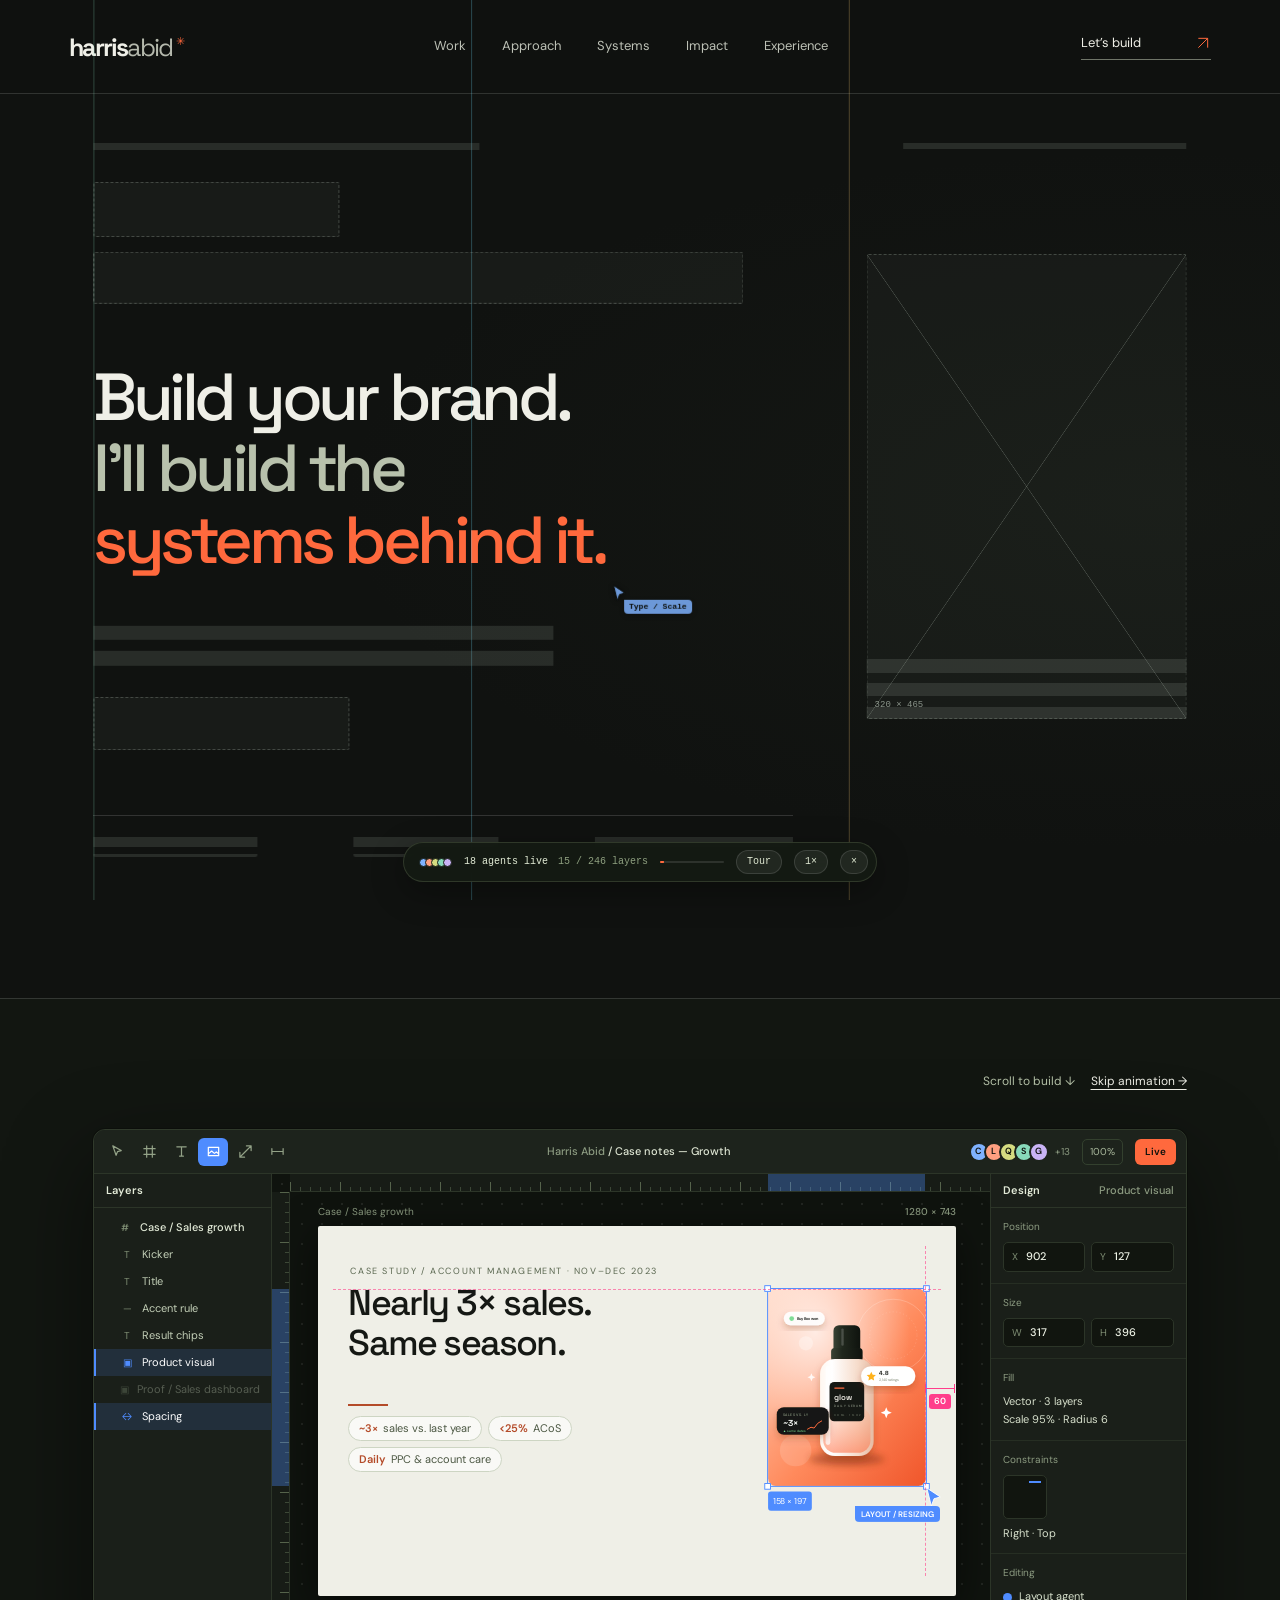
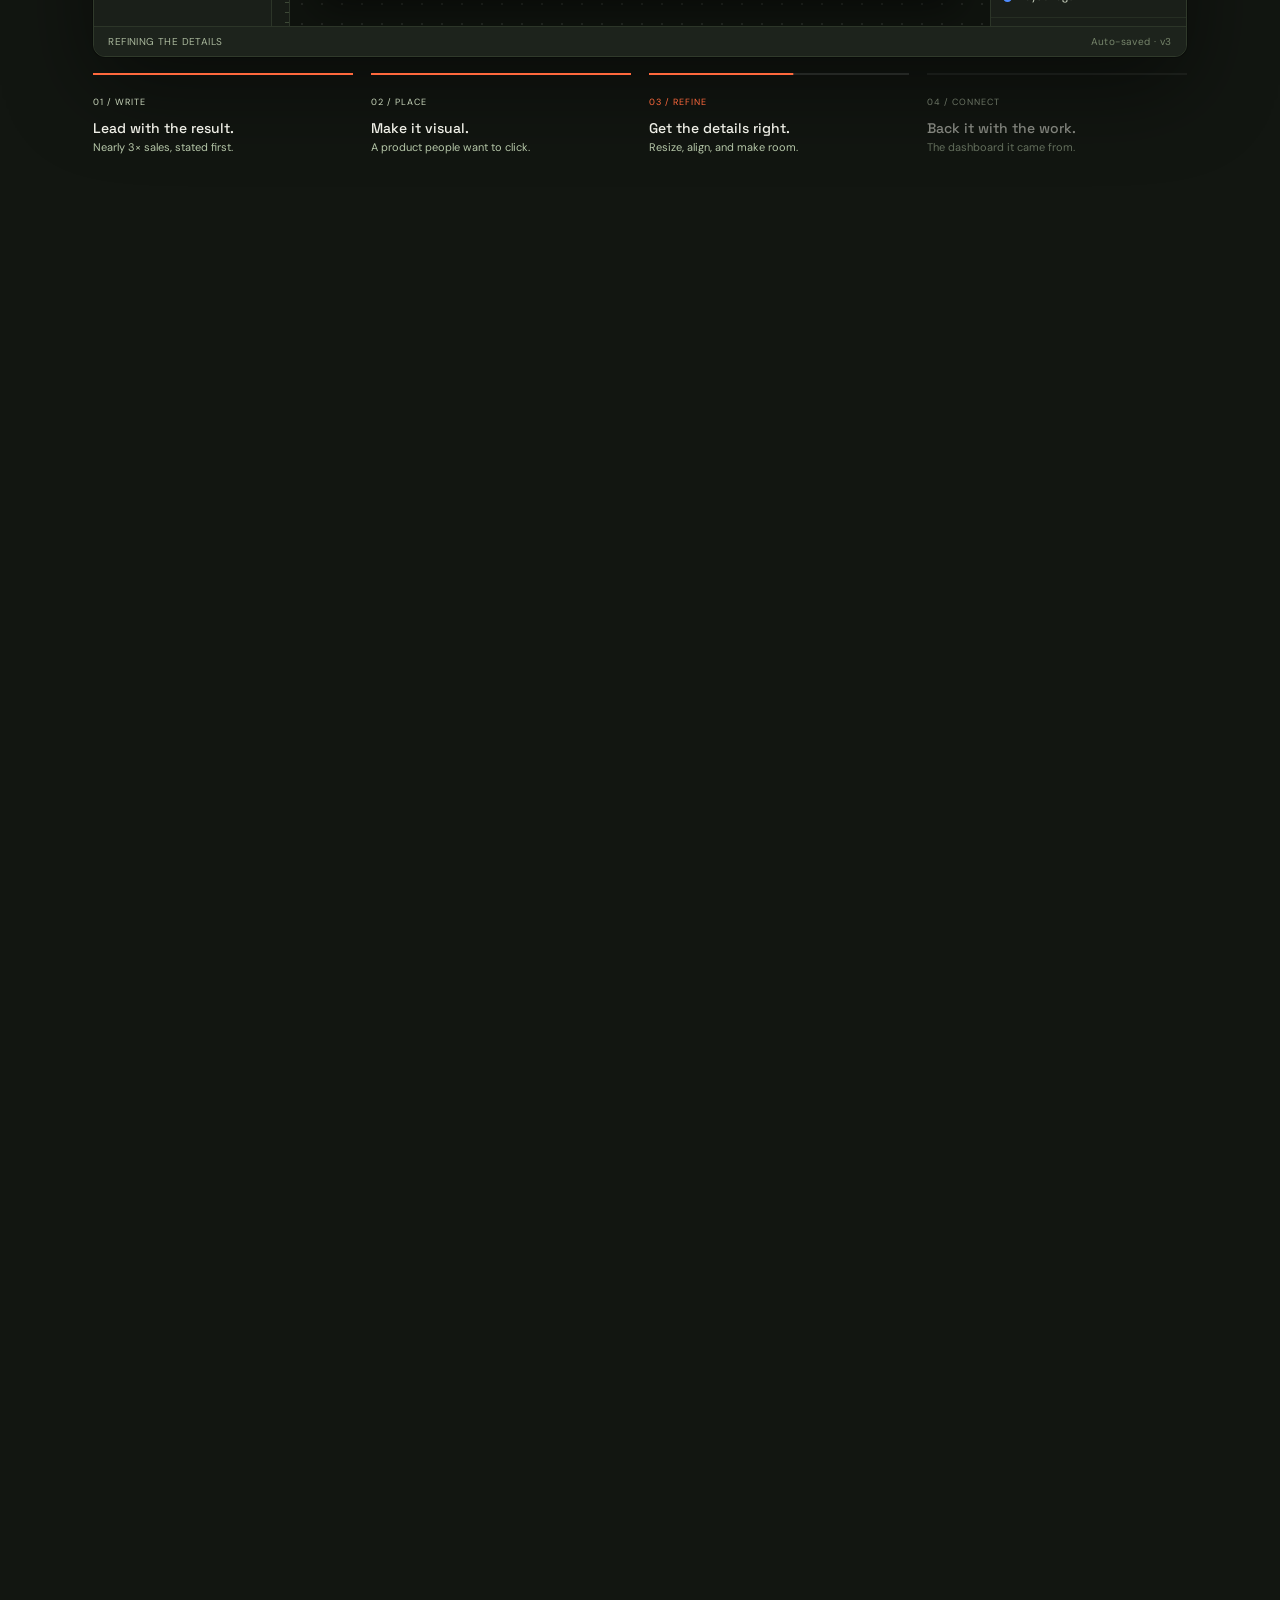
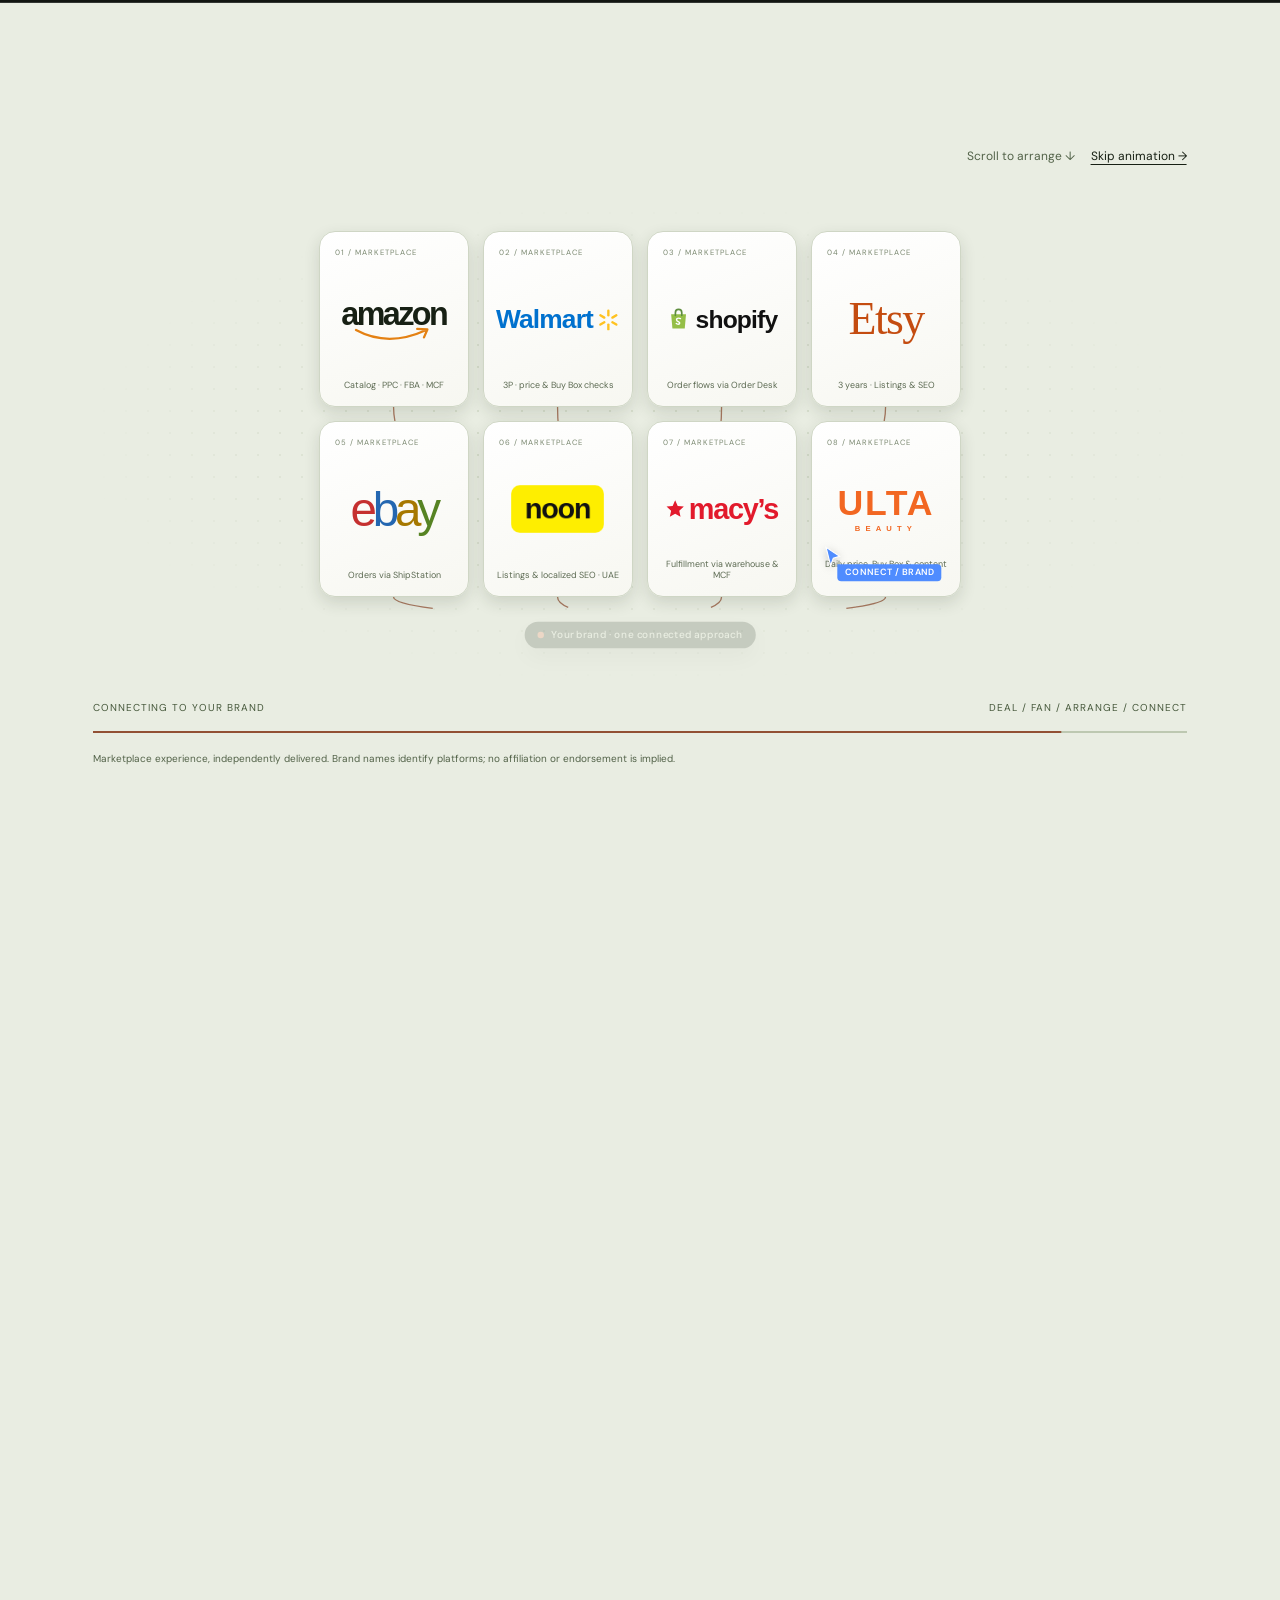
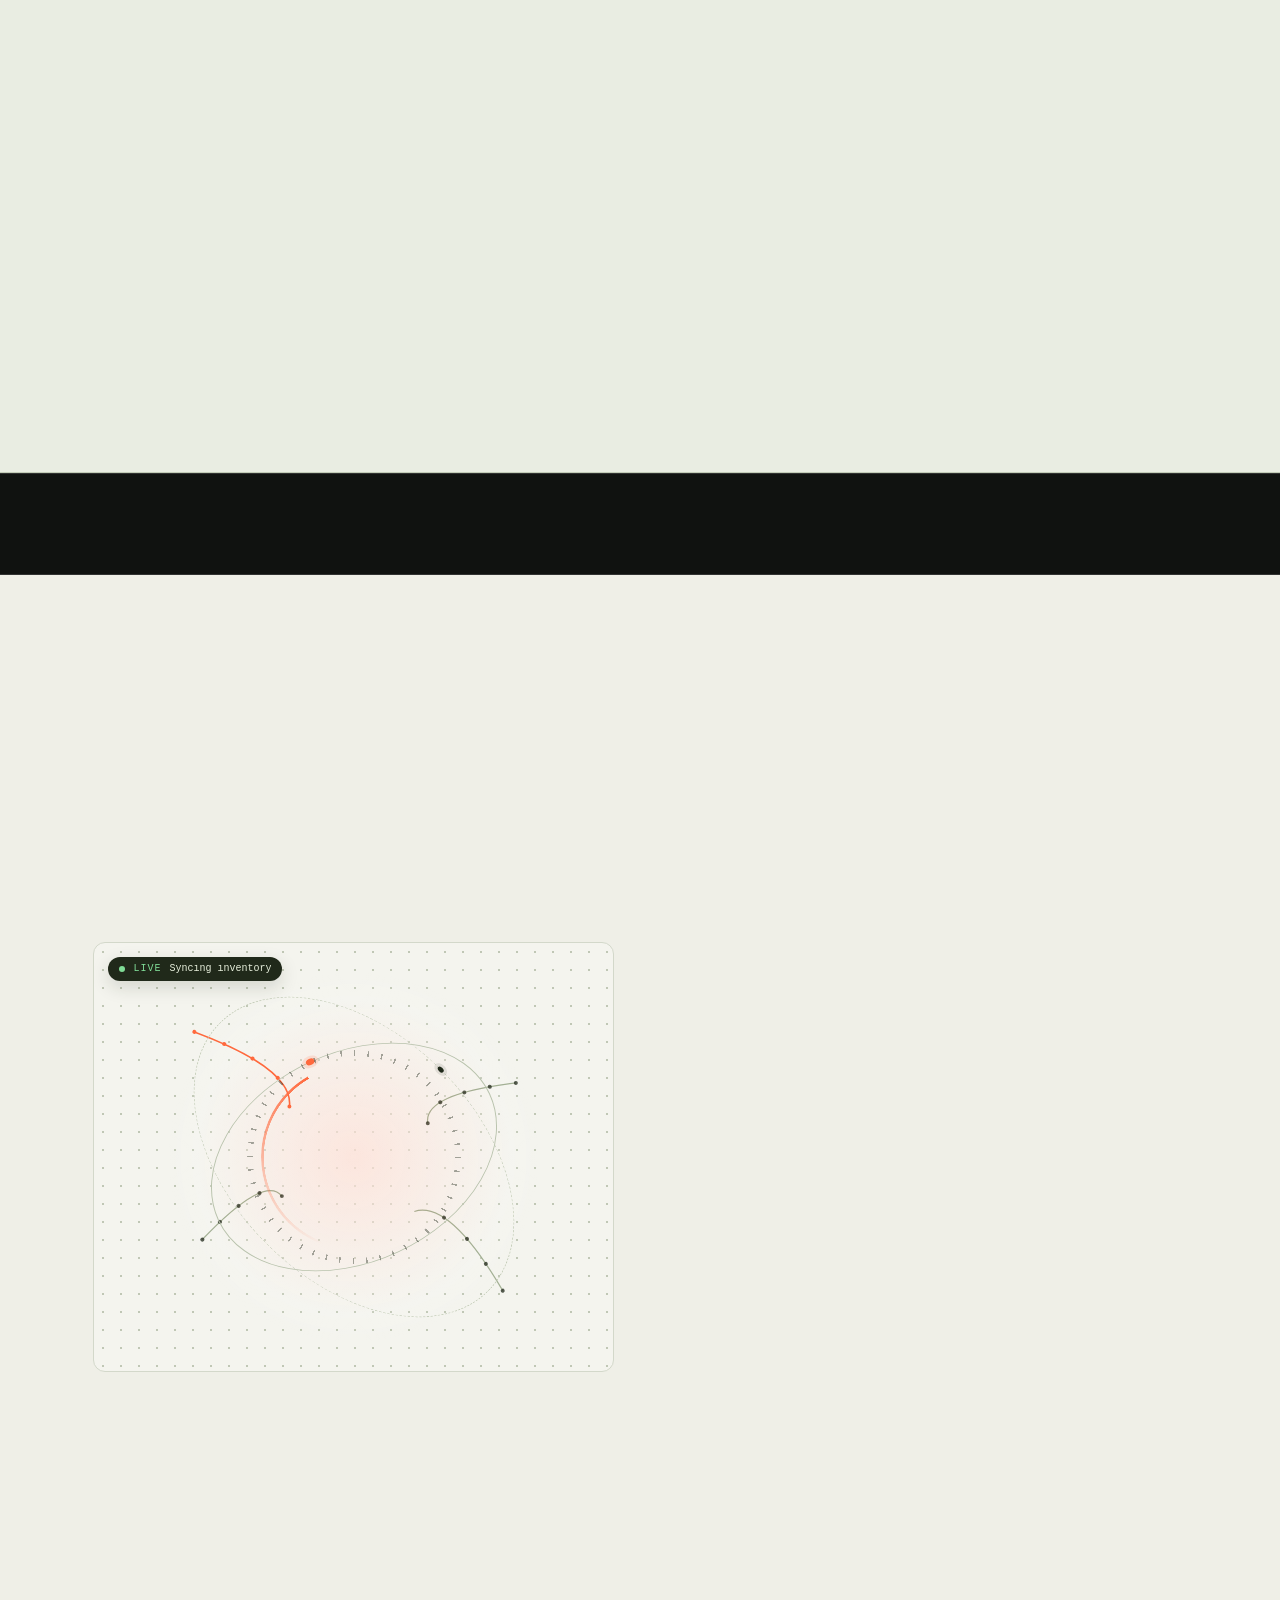
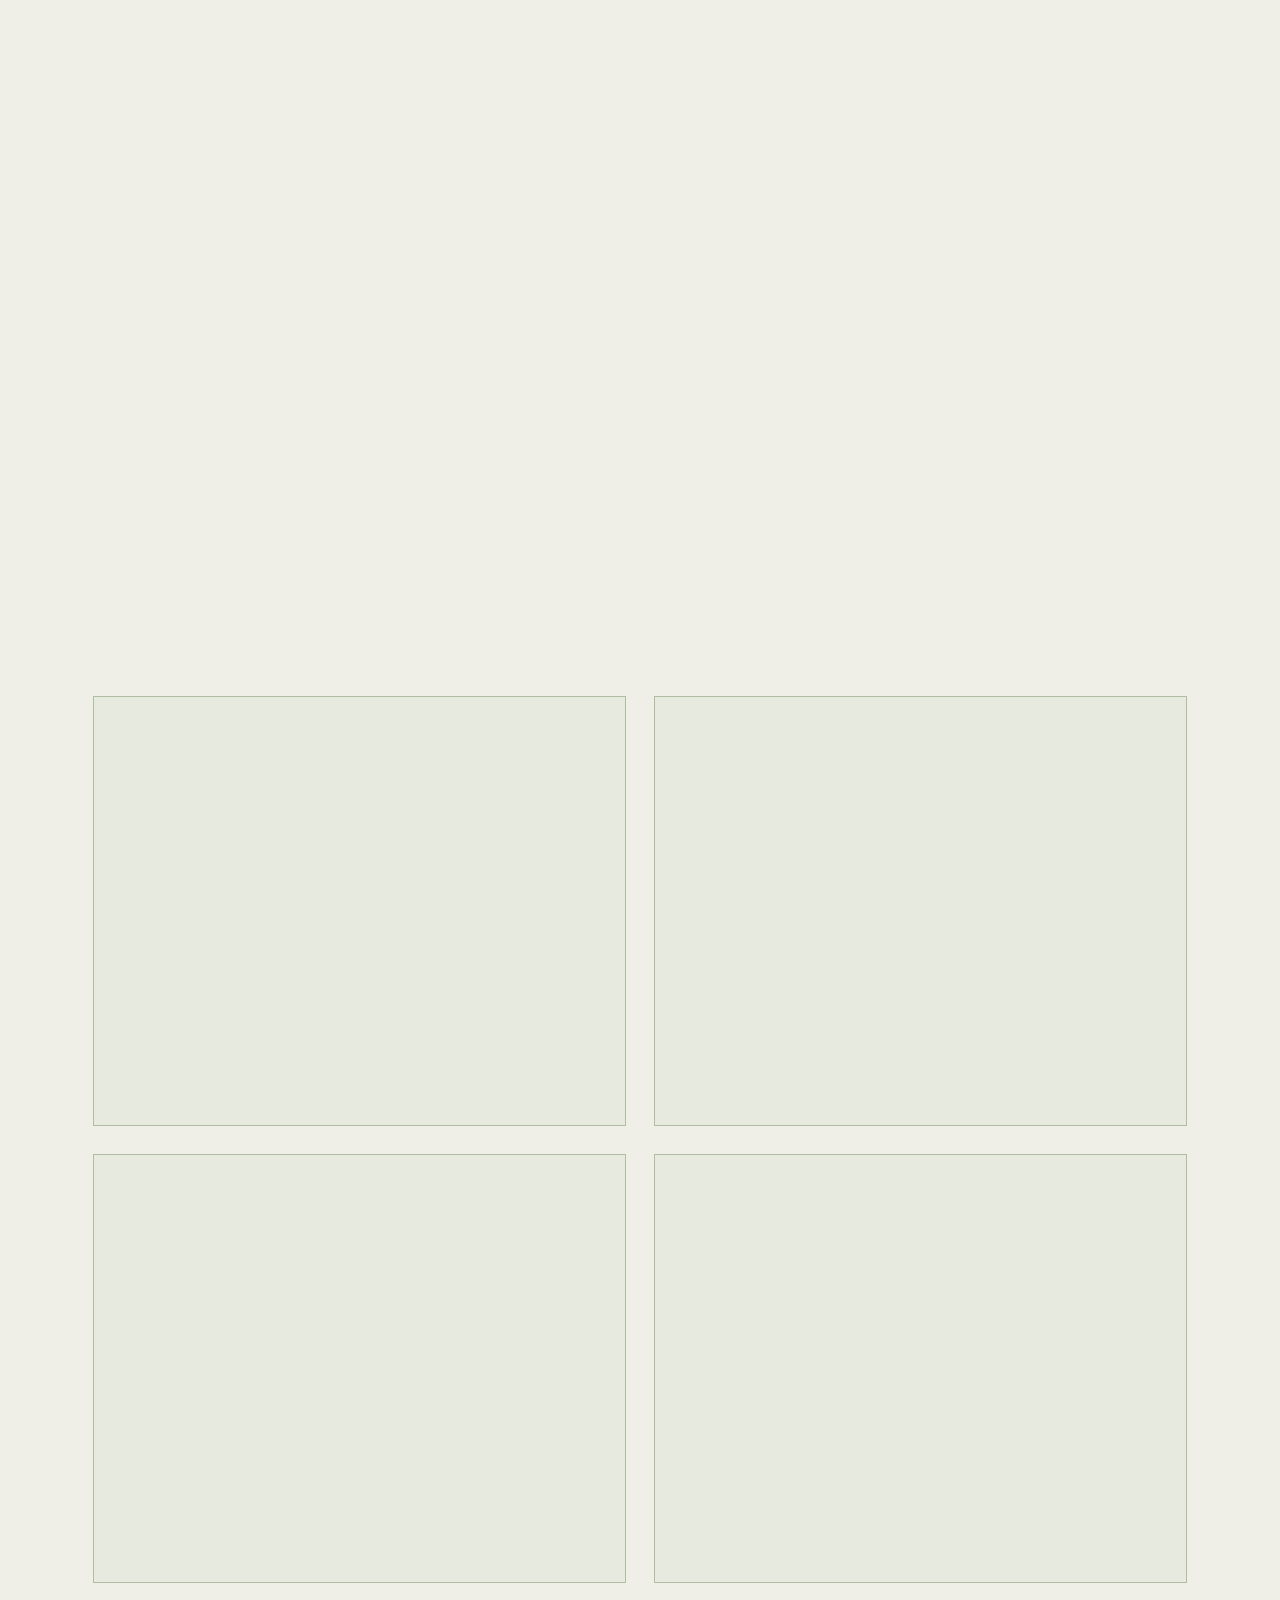
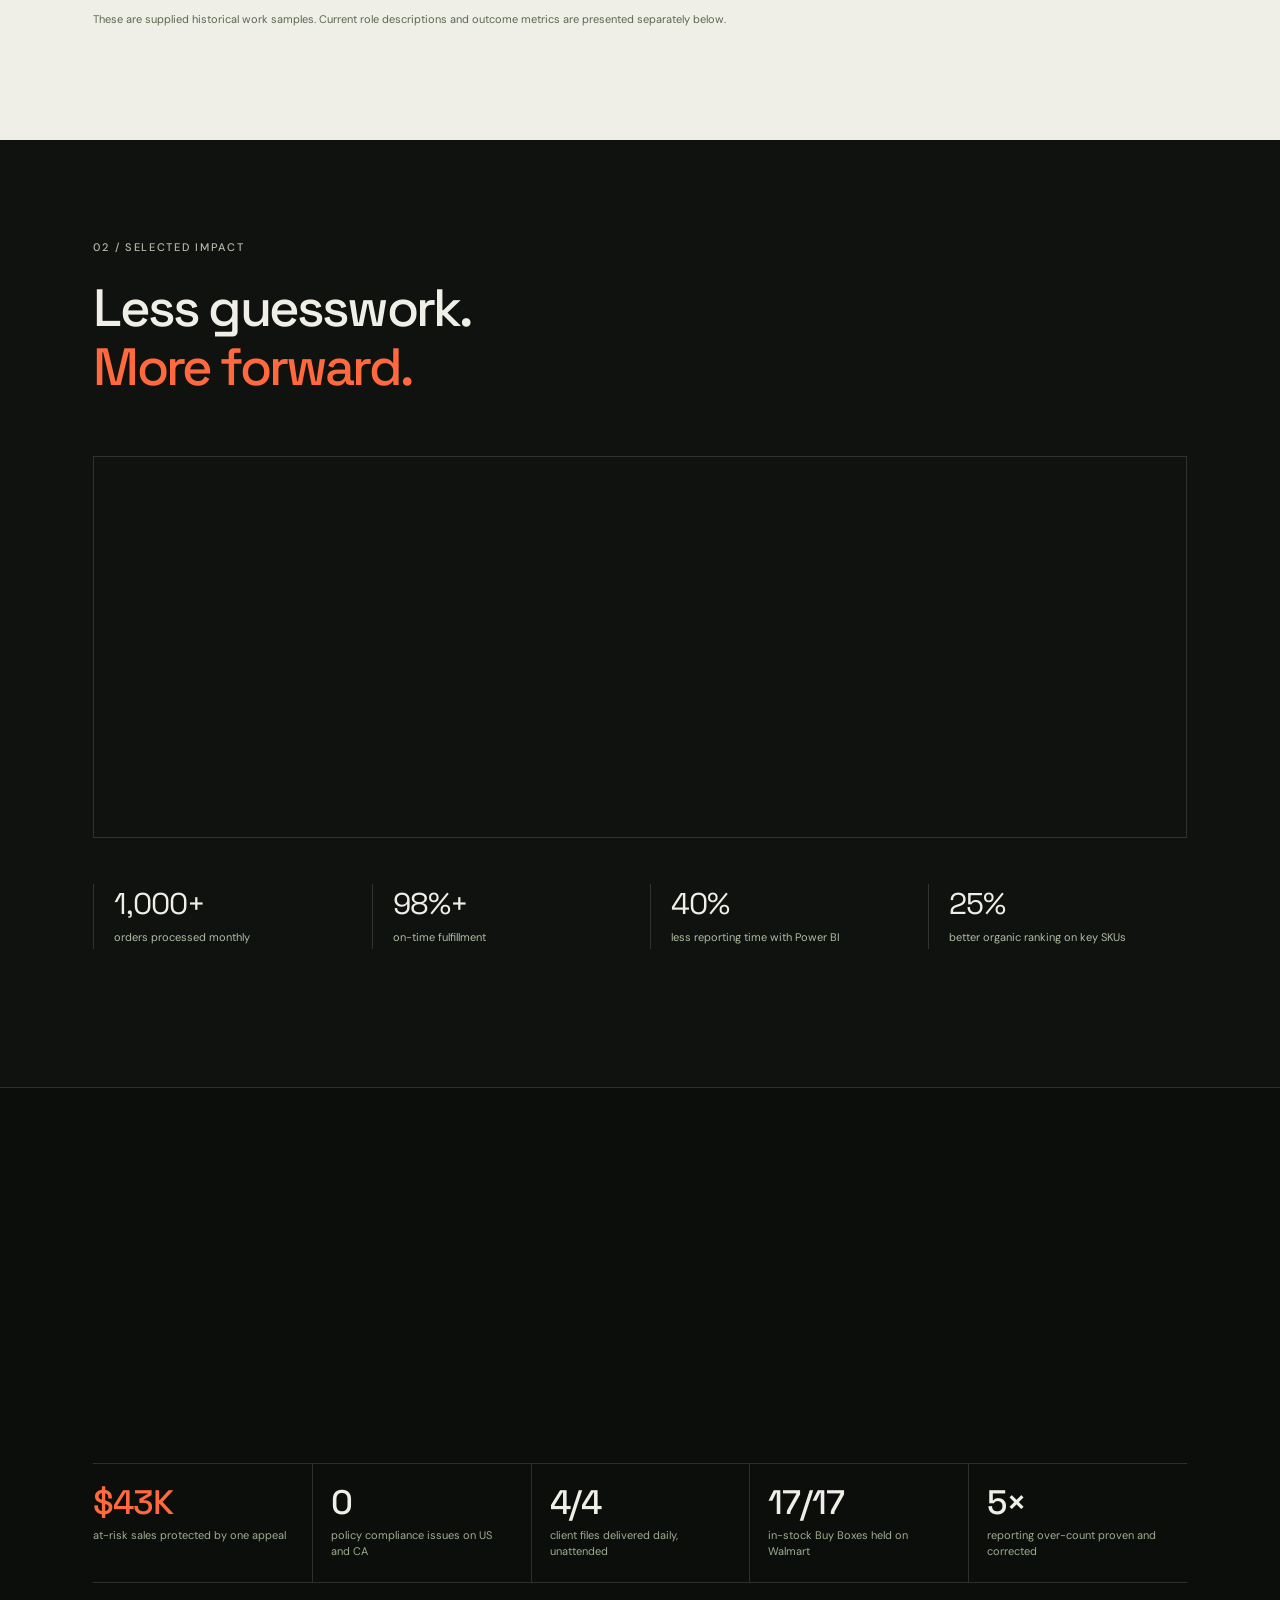
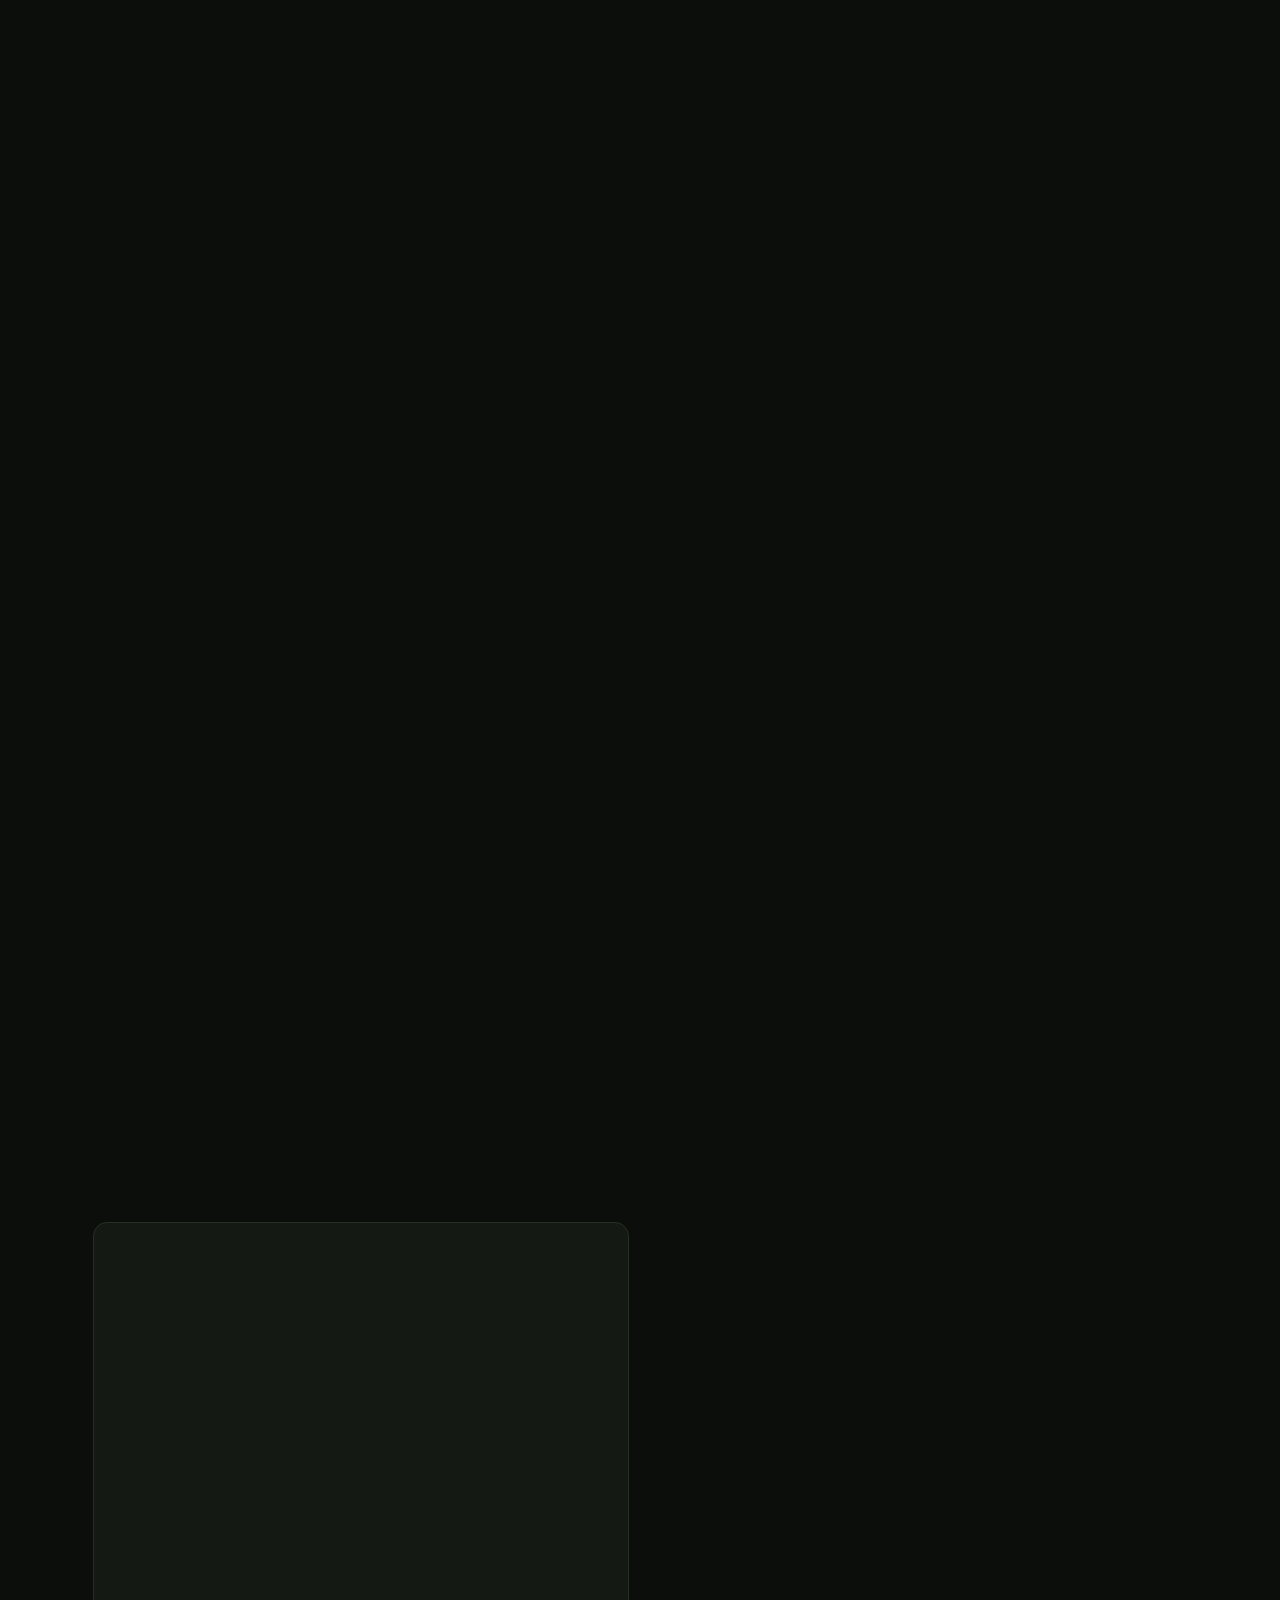
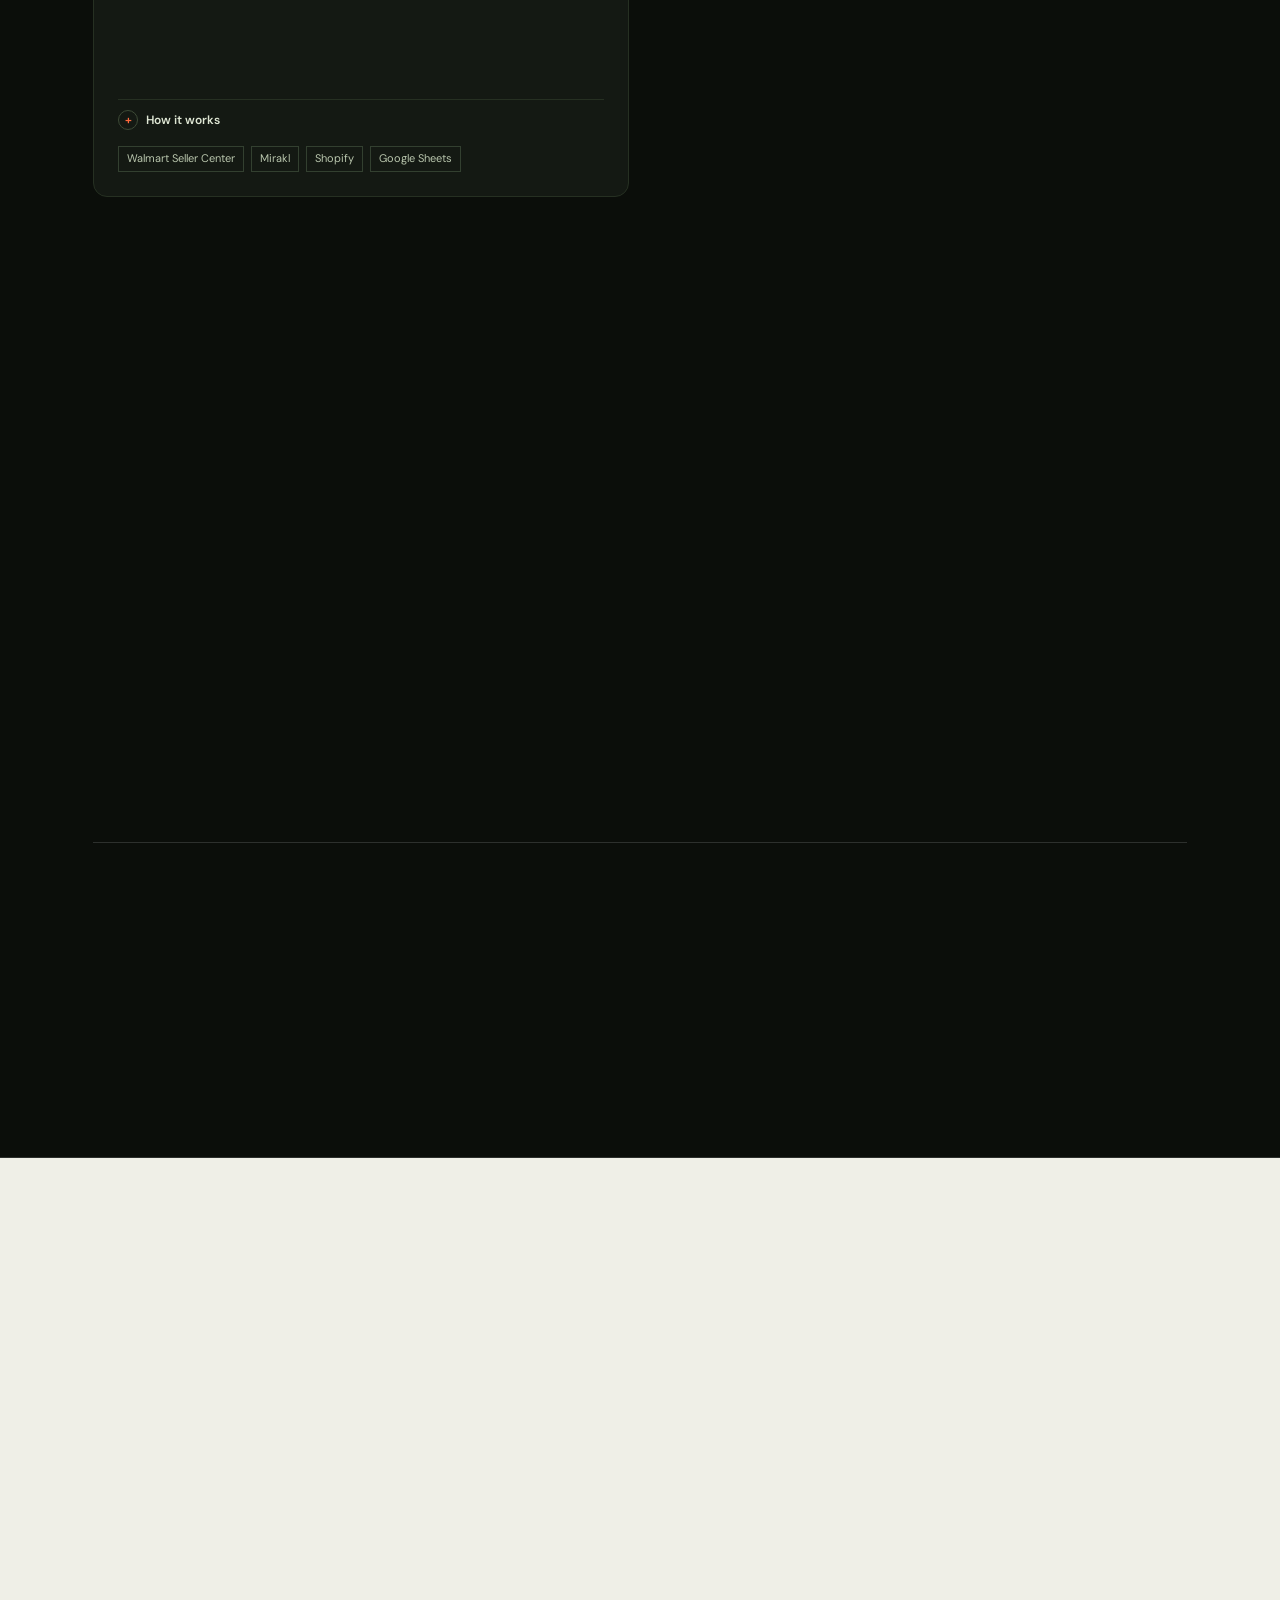
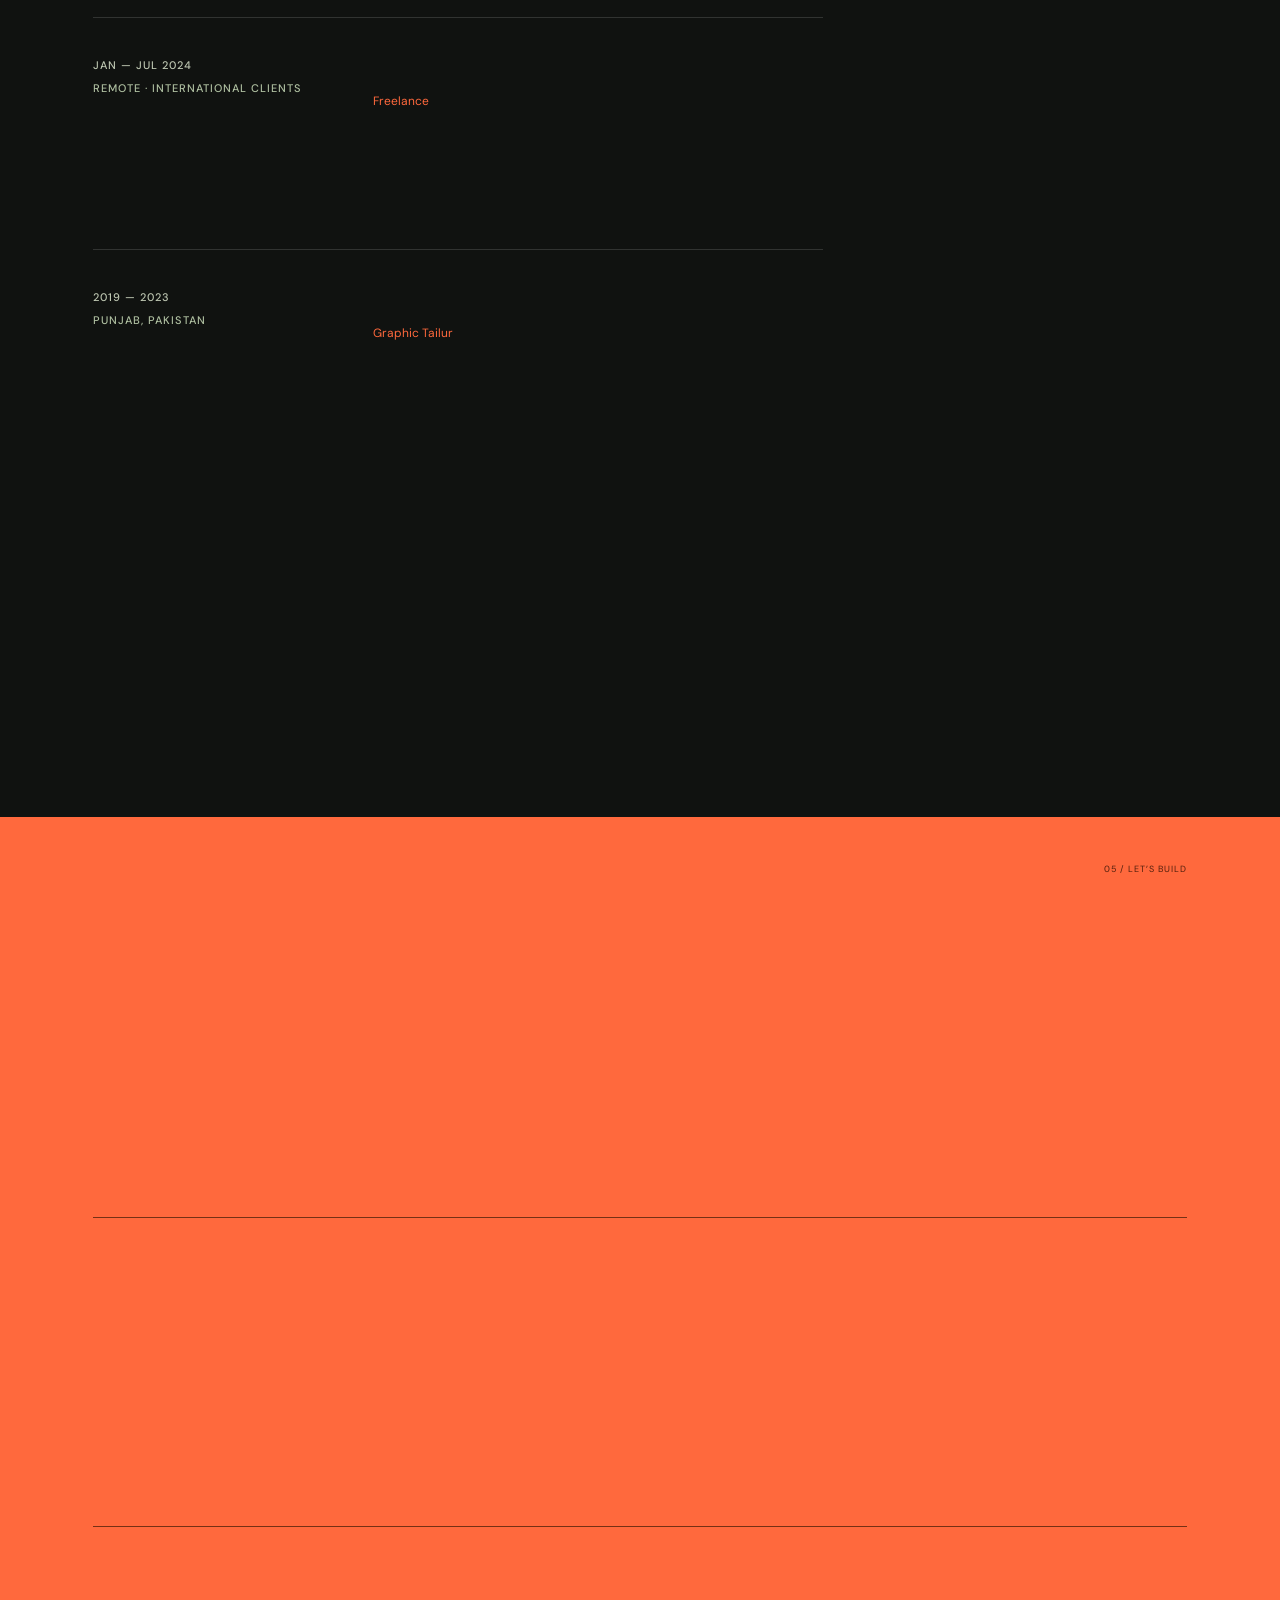
==== commit c609eb02: "Add SAYN Beauty role and Systems in production section - New section after Impact: key results strip" ====
--- a/standalone.html
+++ b/standalone.html
@@ -2,7 +2,7 @@
 <html lang="en">
 <head>
 <meta charset="utf-8"><meta name="viewport" content="width=device-width,initial-scale=1">
-<meta name="theme-color" content="#101210"><meta name="description" content="Harris Abid helps ecommerce brands grow through Amazon operations, marketplace optimization, and thoughtful automation.">
+<meta name="theme-color" content="#101210"><meta name="description" content="Harris Abid runs marketplace operations across Amazon, Walmart and beauty retail, and builds AI-agent workflows that protect account health, recover revenue and keep listings clean.">
 <title>Harris Abid — The systems behind your brand.</title>
 <link rel="icon" href="data:image/svg+xml,%3Csvg xmlns='http://www.w3.org/2000/svg' viewBox='0 0 100 100'%3E%3Crect width='100' height='100' rx='20' fill='%23ff693d'/%3E%3Ctext x='17' y='69' font-size='58' font-family='Arial' font-weight='bold'%3Eha%3C/text%3E%3C/svg%3E">
 <style>@import url('https://fonts.googleapis.com/css2?family=DM+Sans:wght@400;450;500;600;650;700&family=Space+Grotesk:wght@400;500;600;700&display=swap');
@@ -217,19 +217,53 @@
 @keyframes ca-float{50%{transform:translateY(-7px)}}@keyframes ca-twinkle{0%,100%{transform:scale(.6) rotate(0);opacity:.4}50%{transform:scale(1.1) rotate(45deg);opacity:1}}
 .effects-paused .canvas-art *{animation:none!important}
 .stage .canvas-proof img{object-position:center 88%}
+/* Systems in production */
+.systems{background:#0b0e0a;border-top:1px solid var(--line);border-bottom:1px solid var(--line)}
+.systems .section-heading p{max-width:430px;font-size:13px;line-height:1.7;color:#a9b89c}
+.systems h2 em{color:var(--orange)}
+.sys-kpis{display:grid;grid-template-columns:repeat(5,1fr);gap:0;margin:10px 0 44px;border-top:1px solid var(--line);border-bottom:1px solid var(--line)}
+.sys-kpis>div{padding:22px 18px;border-left:1px solid var(--line)}.sys-kpis>div:first-child{border-left:0;padding-left:0}
+.sys-kpis strong{display:block;font:500 34px/1 var(--display);letter-spacing:-1.2px;color:var(--paper)}.sys-kpis>div:first-child strong{color:var(--orange)}
+.sys-kpis span{display:block;margin-top:8px;font-size:11px;line-height:1.45;color:#9fae92}
+.sys-grid{display:grid;grid-template-columns:1fr 1fr;gap:22px}
+.sys-card{background:#141913;border:1px solid #263022;border-radius:14px;overflow:hidden;display:flex;flex-direction:column;transition:border-color .3s,transform .3s}
+.sys-card:hover{border-color:#3d4a36;transform:translateY(-2px)}
+.sys-shot{display:block;width:100%;padding:0;border:0;border-bottom:1px solid #263022;background:#f4f5f1;cursor:zoom-in;text-align:left}
+.sys-shot img{display:block;width:100%;height:210px;object-fit:cover;object-position:top left}
+.sys-shot .evidence-toolbar{background:#e8ebe2;color:#4b5742}
+.sys-body{padding:22px 24px 24px;display:flex;flex-direction:column;gap:12px;flex:1}
+.sys-body h3{font:500 21px/1.2 var(--display);letter-spacing:-.5px;margin:0;color:var(--paper)}
+.sys-body>p{margin:0;font-size:13px;line-height:1.65;color:#a9b89c}
+.sys-body .sys-result{background:#1c2419;border-left:2px solid var(--orange);padding:11px 14px;border-radius:0 8px 8px 0;color:#e2eadb}
+.sys-result b{display:block;font:600 9px var(--body);letter-spacing:1.6px;text-transform:uppercase;color:var(--orange);margin-bottom:4px}
+.sys-how{border-top:1px solid #263022;padding-top:10px}.sys-how summary{cursor:pointer;font-size:12px;font-weight:600;color:#dfe7d4;list-style:none;display:flex;align-items:center;gap:8px}.sys-how summary::-webkit-details-marker{display:none}
+.sys-how summary::before{content:'+';display:grid;place-items:center;width:18px;height:18px;border:1px solid #3d4a36;border-radius:50%;font-size:12px;color:var(--orange);transition:transform .25s}.sys-how[open] summary::before{transform:rotate(45deg)}
+.sys-how ol{margin:12px 0 0;padding-left:20px;font-size:12.5px;line-height:1.6;color:#a9b89c}.sys-how li{margin-bottom:6px}.sys-how li::marker{color:#6f8160}
+.sys-body .tags{margin-top:auto;padding-top:4px}.systems .tags span{border-color:#334030;color:#b9c6ad}
+.sys-principles{margin-top:48px;padding-top:26px;border-top:1px solid var(--line)}.sys-principles ol{list-style:none;padding:0;margin:16px 0 0;display:grid;grid-template-columns:repeat(6,1fr);gap:18px;counter-reset:pr}
+.sys-principles li{counter-increment:pr;font-size:12px;line-height:1.55;color:#9fae92}.sys-principles li::before{content:'0' counter(pr);display:block;font:500 10px var(--body);letter-spacing:1px;color:var(--orange);margin-bottom:8px}
+.sys-principles b{display:block;font:500 15px var(--display);color:var(--paper);margin-bottom:4px}
+.sys-note{margin:30px 0 0;font-size:10px;color:#6f8160}
+@media(max-width:1050px){.sys-kpis{grid-template-columns:repeat(3,1fr)}.sys-kpis>div:nth-child(4){border-left:0;padding-left:0}.sys-principles ol{grid-template-columns:repeat(3,1fr)}}
+@media(max-width:760px){.sys-grid{grid-template-columns:1fr}.sys-kpis{grid-template-columns:1fr 1fr}.sys-kpis>div{border-left:0;padding:16px 0;border-top:1px solid var(--line)}.sys-kpis>div:nth-child(-n+2){border-top:0}.sys-kpis strong{font-size:28px}.sys-principles ol{grid-template-columns:1fr 1fr}.sys-shot img{height:170px}.sys-body{padding:18px}}
+/* Walmart and Shopify marks; eight-card marketplace layout */
+.walmart-logo{display:flex!important;align-items:center;gap:4px;color:#0071ce;font:700 31px/1 Arial,Helvetica,sans-serif;letter-spacing:-1px}.walmart-logo svg{width:28px;height:28px}
+.shopify-logo{display:flex!important;align-items:center;gap:5px;color:#111;font:700 29px/1 Arial,Helvetica,sans-serif;letter-spacing:-1px}.shopify-logo svg{width:30px;height:30px}
+.market-scene{height:480px;--s:.85}.market-scene .market-card{width:150px;height:176px}
+@media(max-width:700px){.market-scene{height:310px;--s:.42}.market-scene .market-card{width:76px;height:90px}.market-index{display:none}.market-face{border-radius:10px}.market-selection{border-radius:12px}}
 </style>
 </head>
 <body>
 <a href="#main" class="skip">Skip to content</a>
 <div class="progress" aria-hidden="true"></div>
-<header class="header"><a href="#home" class="wordmark" aria-label="Harris Abid home">harris<span>abid</span><i>✳</i></a><nav aria-label="Main navigation"><a href="#work">Work</a><a href="#approach">Approach</a><a href="#impact">Impact</a><a href="#experience">Experience</a></nav><a class="nav-cta" href="#contact">Let’s build <span><svg class="arrow-icon" viewBox="0 0 24 24" fill="none" aria-hidden="true"><path d="M5 19L19 5M5 5H19V19" stroke="currentColor" stroke-width="1.5"/></svg></span></a></header>
+<header class="header"><a href="#home" class="wordmark" aria-label="Harris Abid home">harris<span>abid</span><i>✳</i></a><nav aria-label="Main navigation"><a href="#work">Work</a><a href="#approach">Approach</a><a href="#systems">Systems</a><a href="#impact">Impact</a><a href="#experience">Experience</a></nav><a class="nav-cta" href="#contact">Let’s build <span><svg class="arrow-icon" viewBox="0 0 24 24" fill="none" aria-hidden="true"><path d="M5 19L19 5M5 5H19V19" stroke="currentColor" stroke-width="1.5"/></svg></span></a></header>
 <main id="main">
 <section class="hero scene" id="home" data-scene="Brand foundation">
-<div class="hero-top"><span class="eyebrow"><i class="dot"></i> AMAZON OPERATIONS · AUTOMATION · GROWTH</span><span class="edition">REMOTE ONLY / JHELUM, PAKISTAN → WORLDWIDE</span></div>
+<div class="hero-top"><span class="eyebrow"><i class="dot"></i> MARKETPLACE OPERATIONS · AI AUTOMATION · GROWTH</span><span class="edition">REMOTE ONLY / JHELUM, PAKISTAN → WORLDWIDE</span></div>
 <div class="audience-tools interactive-only"><div class="audience-switch" role="group" aria-label="Explore by interest"><button type="button" data-audience="founder" aria-pressed="true">Grow my brand</button><button type="button" data-audience="recruiter" aria-pressed="false">Hire Harris</button></div><div id="audience-path" aria-live="polite"><span>For founders / connect the moving parts.</span><a href="#capabilities">Explore services <svg class="arrow-icon" viewBox="0 0 24 24" fill="none" aria-hidden="true"><path d="M5 19L19 5M5 5H19V19" stroke="currentColor" stroke-width="1.5"/></svg></a><a href="#work">Inspect the work <svg class="arrow-icon" viewBox="0 0 24 24" fill="none" aria-hidden="true"><path d="M5 19L19 5M5 5H19V19" stroke="currentColor" stroke-width="1.5"/></svg></a></div></div><div class="hero-title-wrap"><h1 data-title aria-label="Build your brand. I’ll build the systems behind it."><span class="type-line"><span>Build your brand.</span></span><span class="type-line muted"><span>I’ll build the</span></span><span class="type-line"><em>systems behind it.</em></span><span class="type-caret" aria-hidden="true"></span></h1><div class="title-selection" aria-hidden="true"><i></i><i></i><i></i><i></i><span>TYPE / SCALE / ALIGN</span></div></div>
 <figure class="hero-portrait" data-build="3"><div class="portrait-frame"><img src="[data-uri]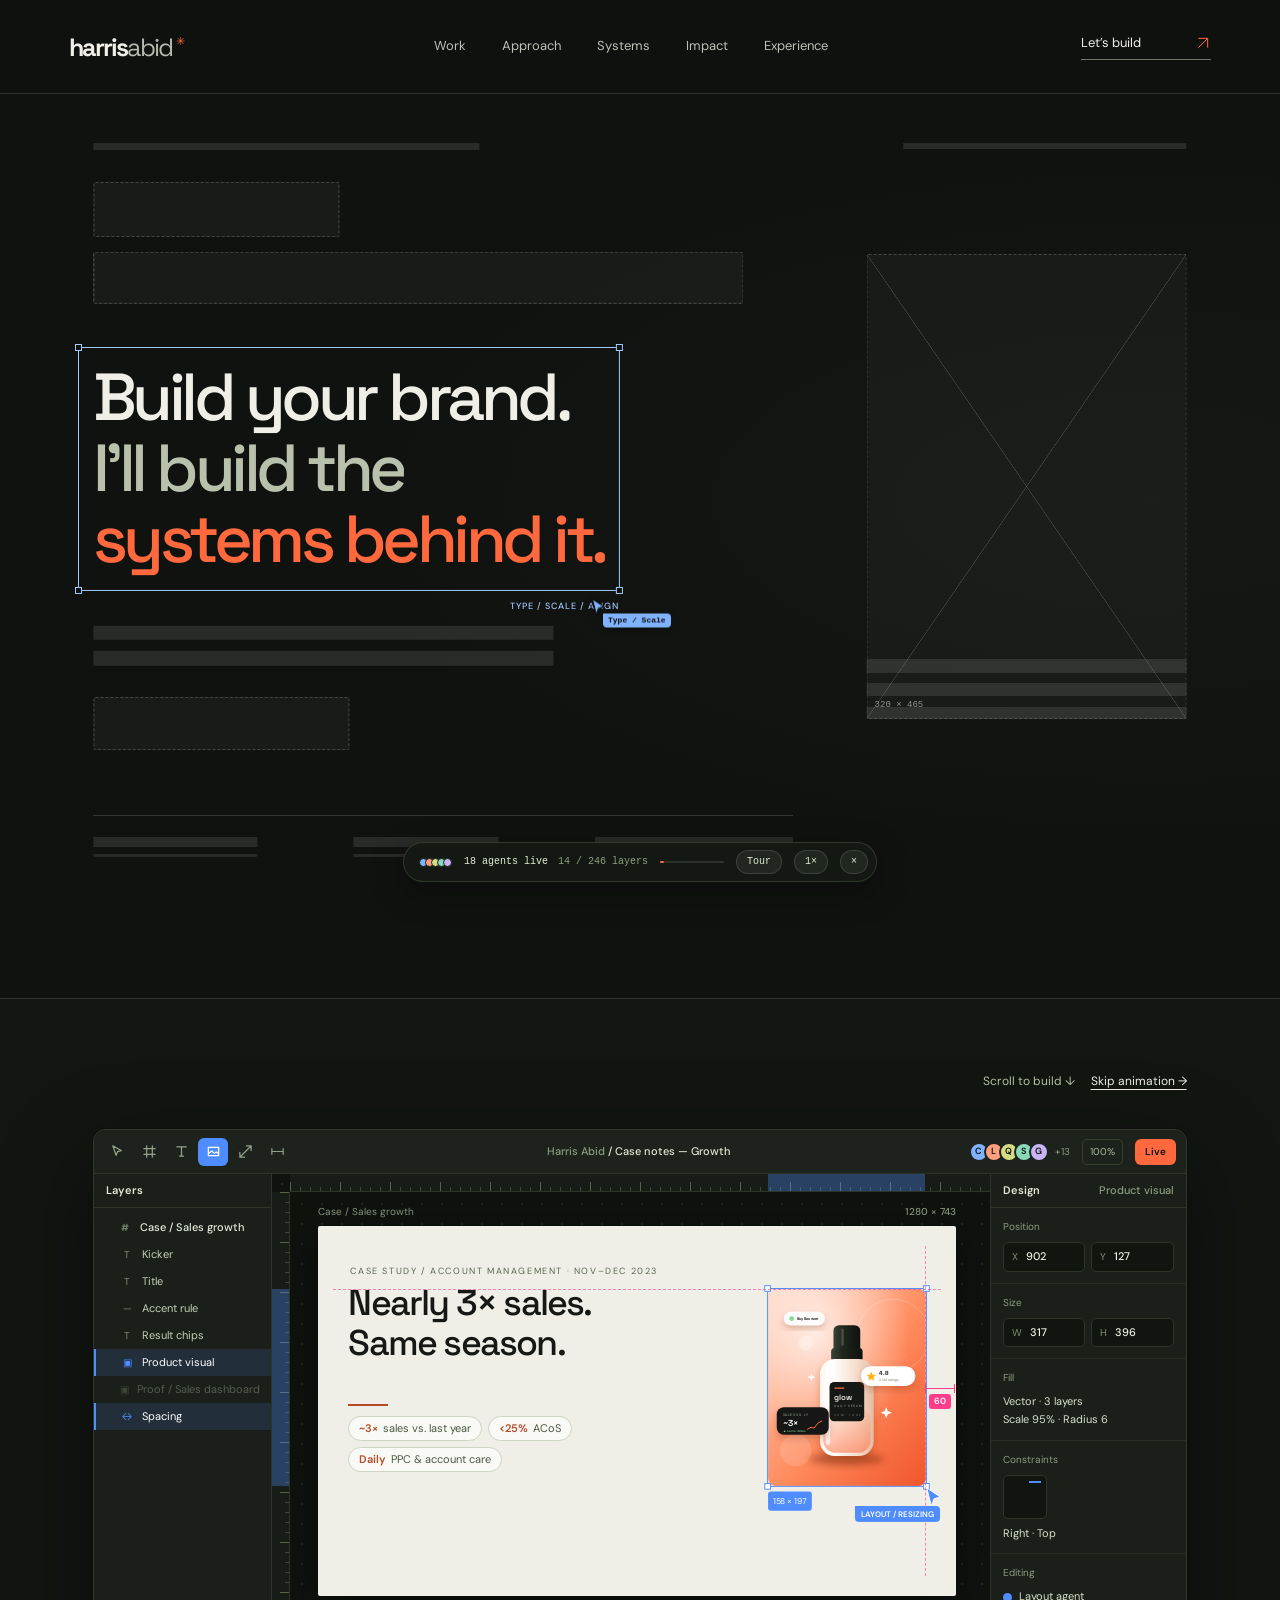
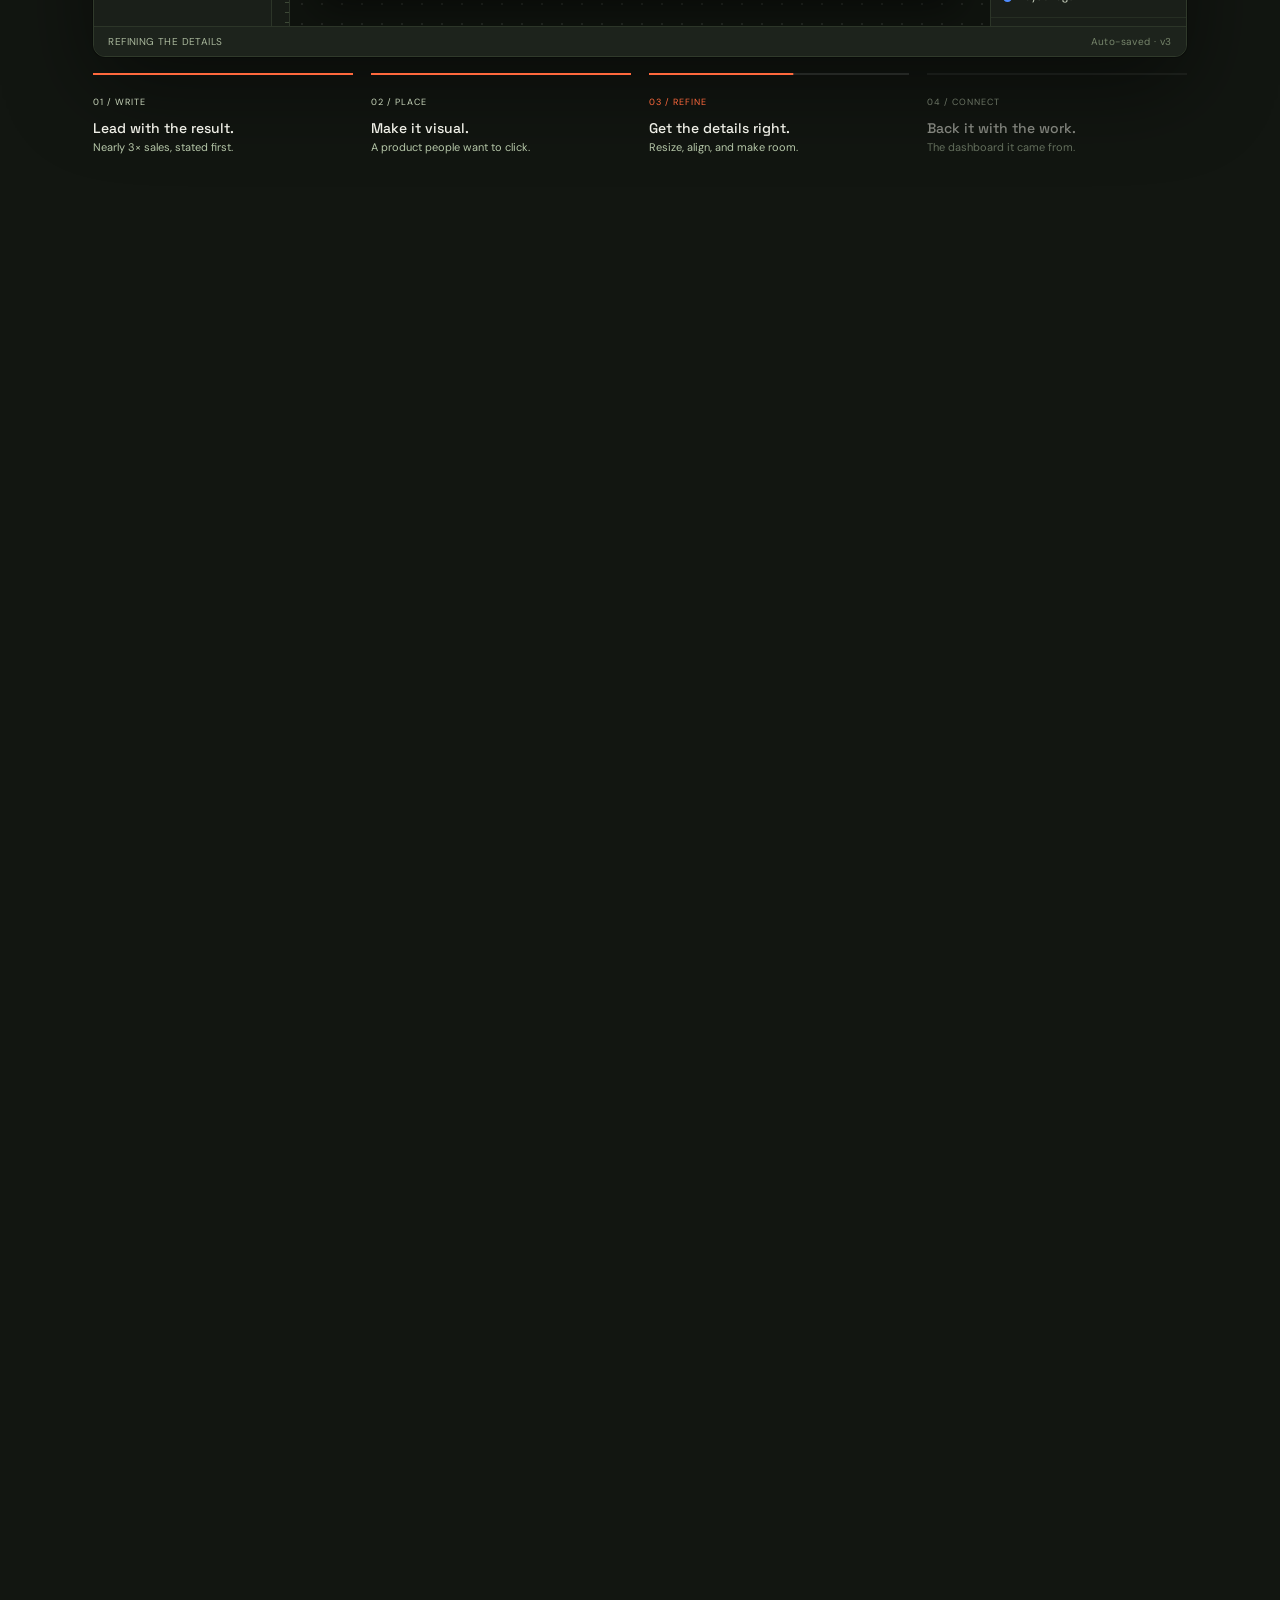
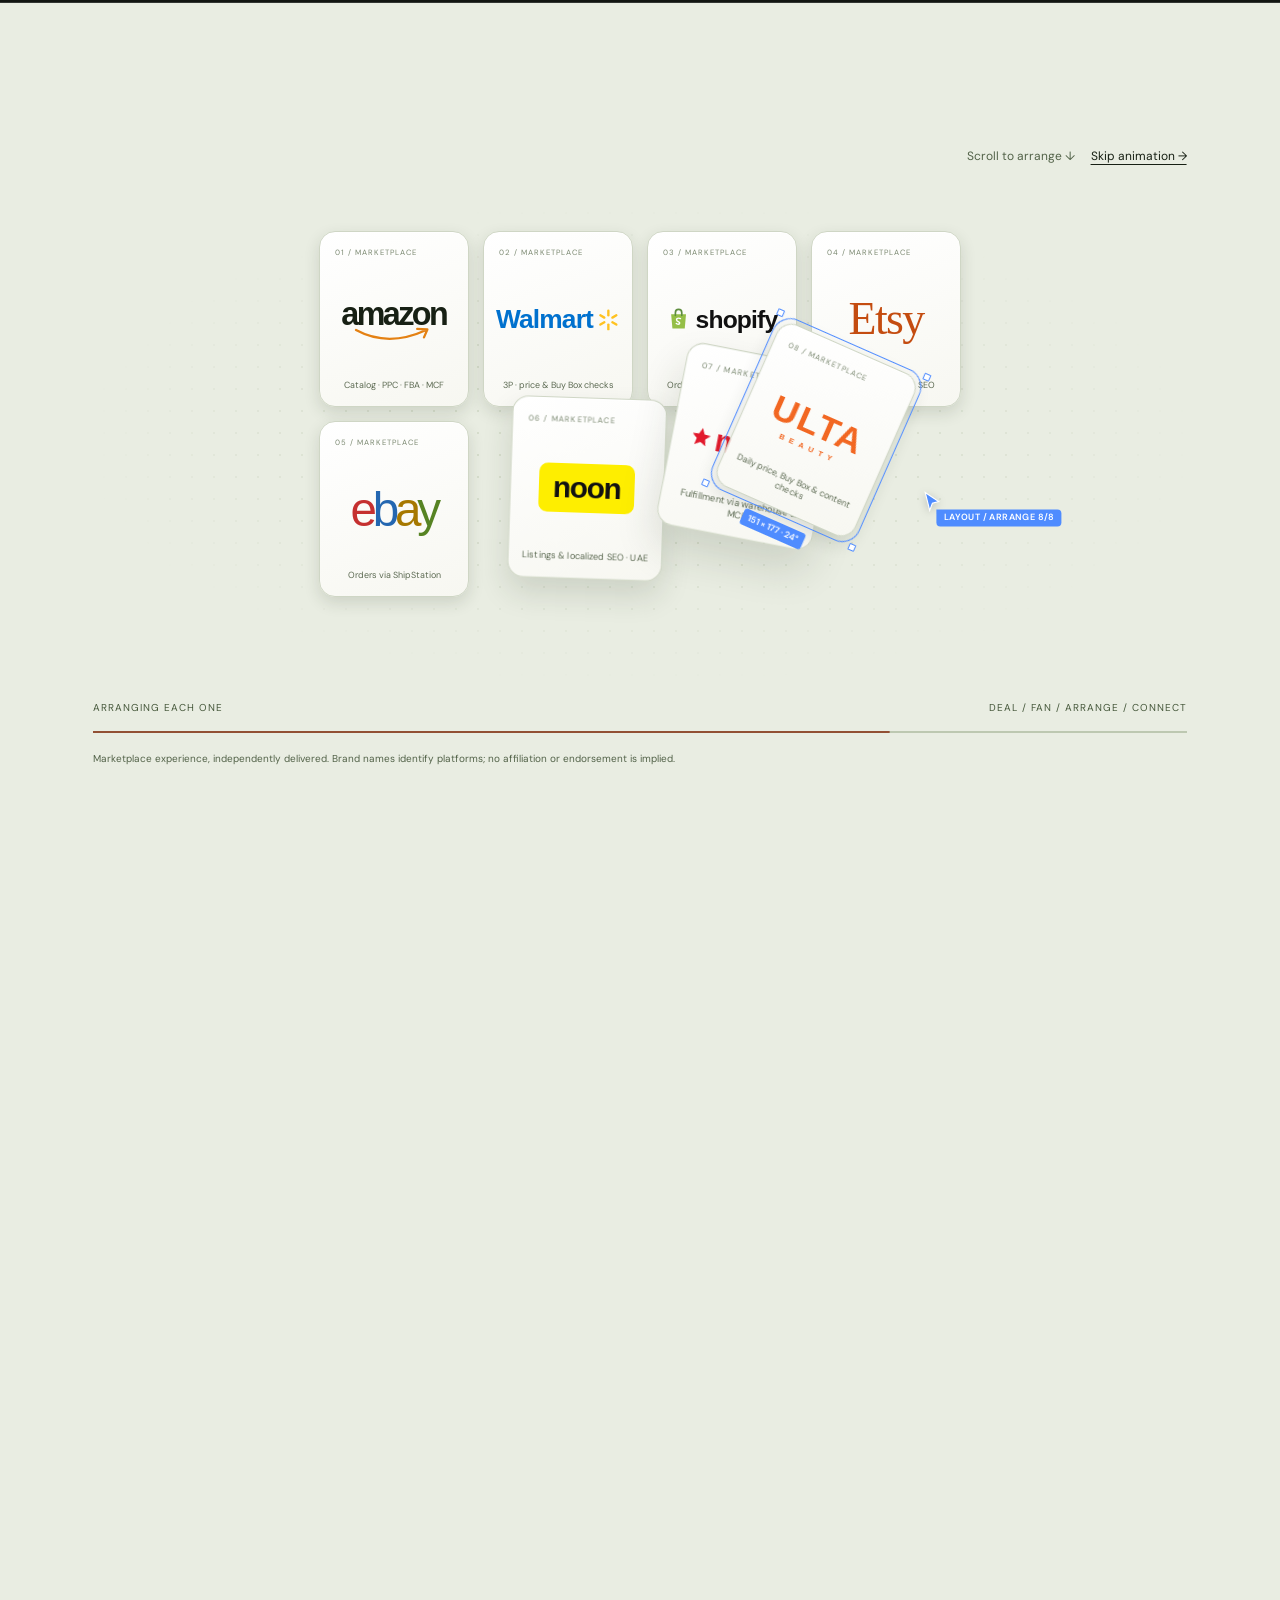
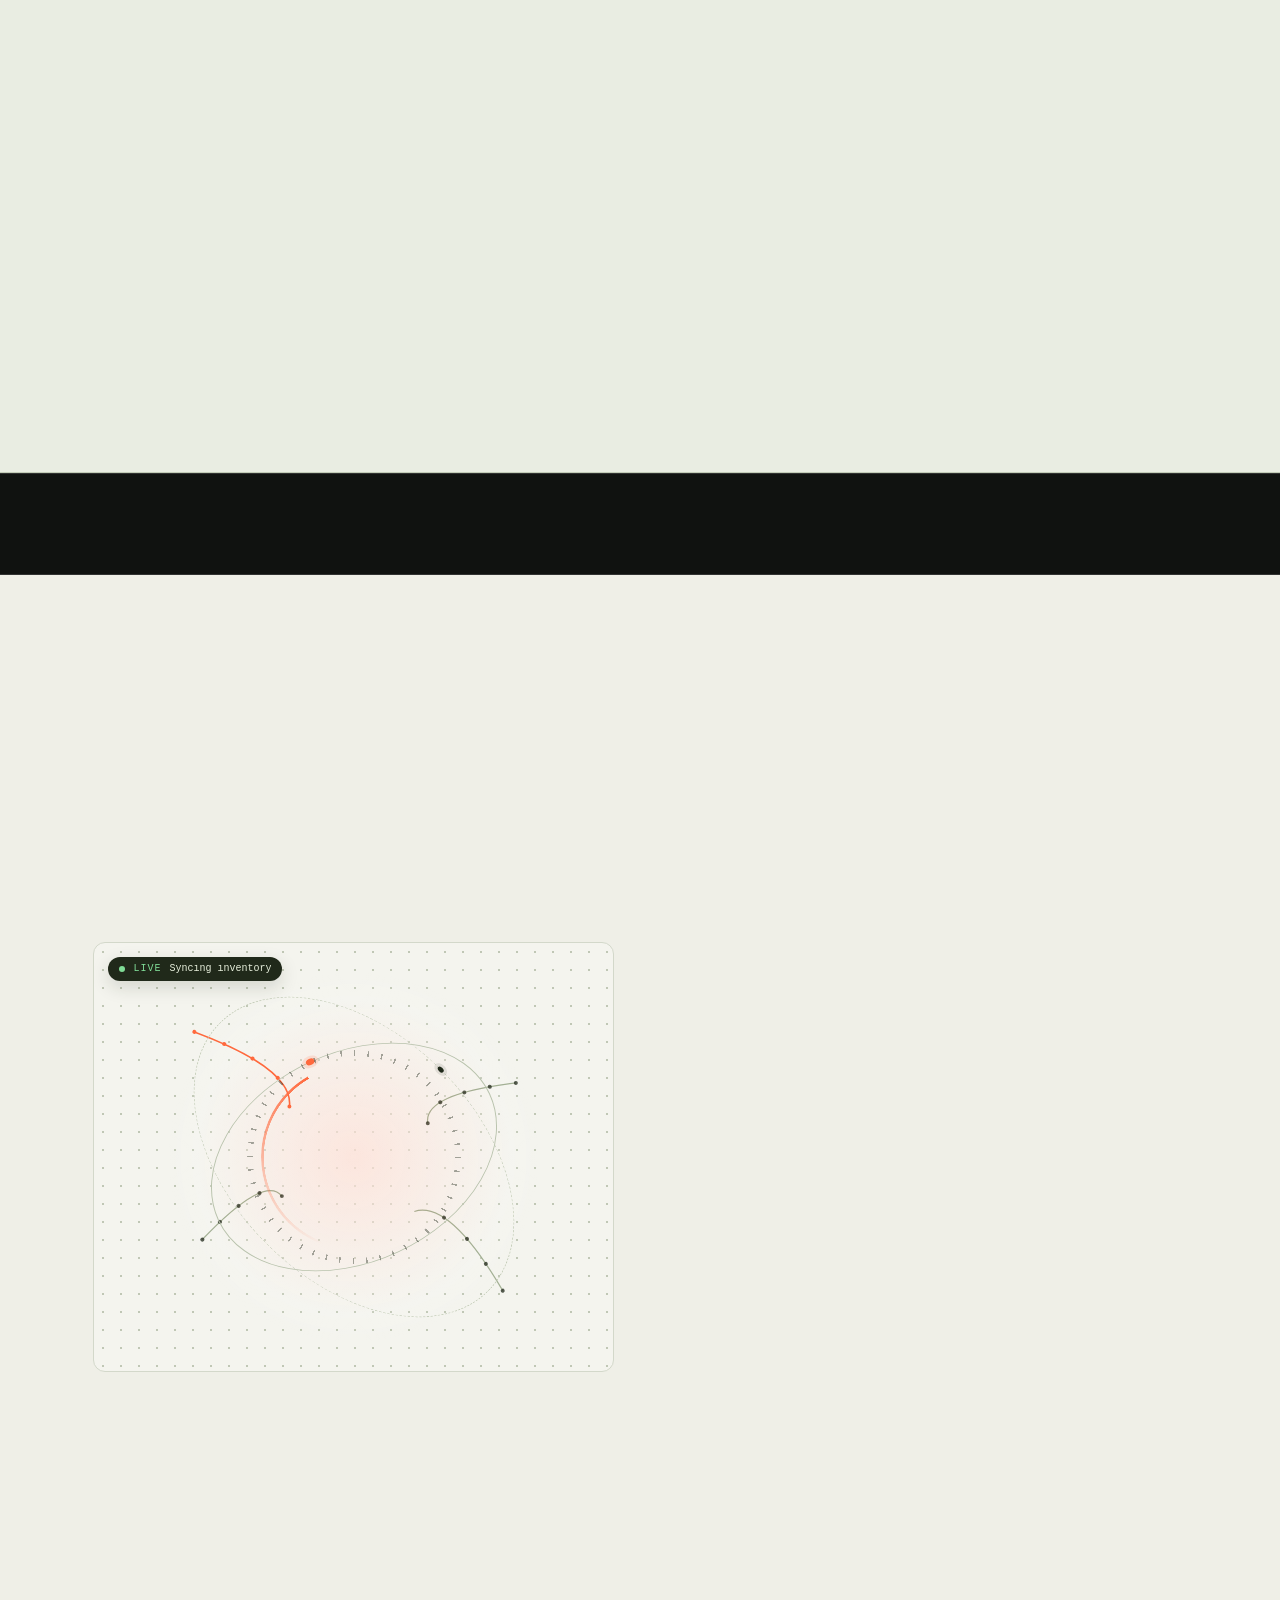
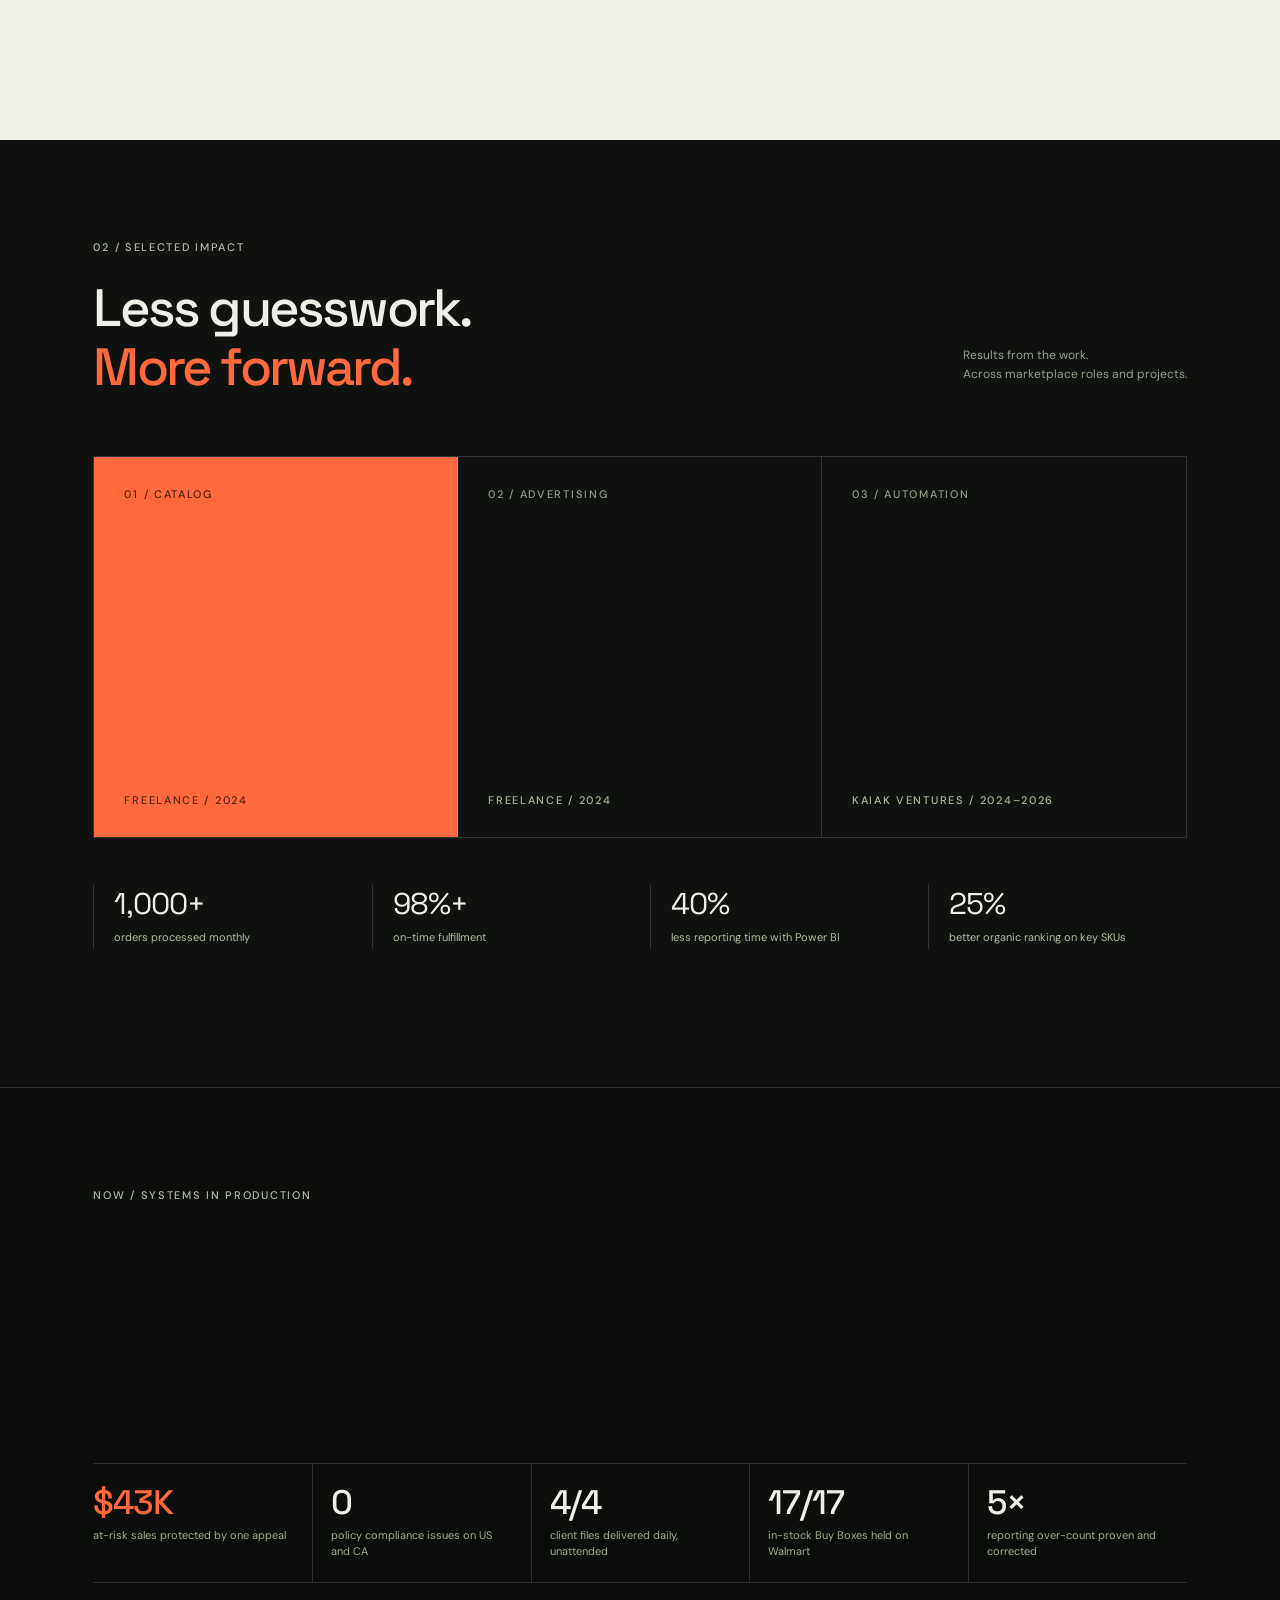
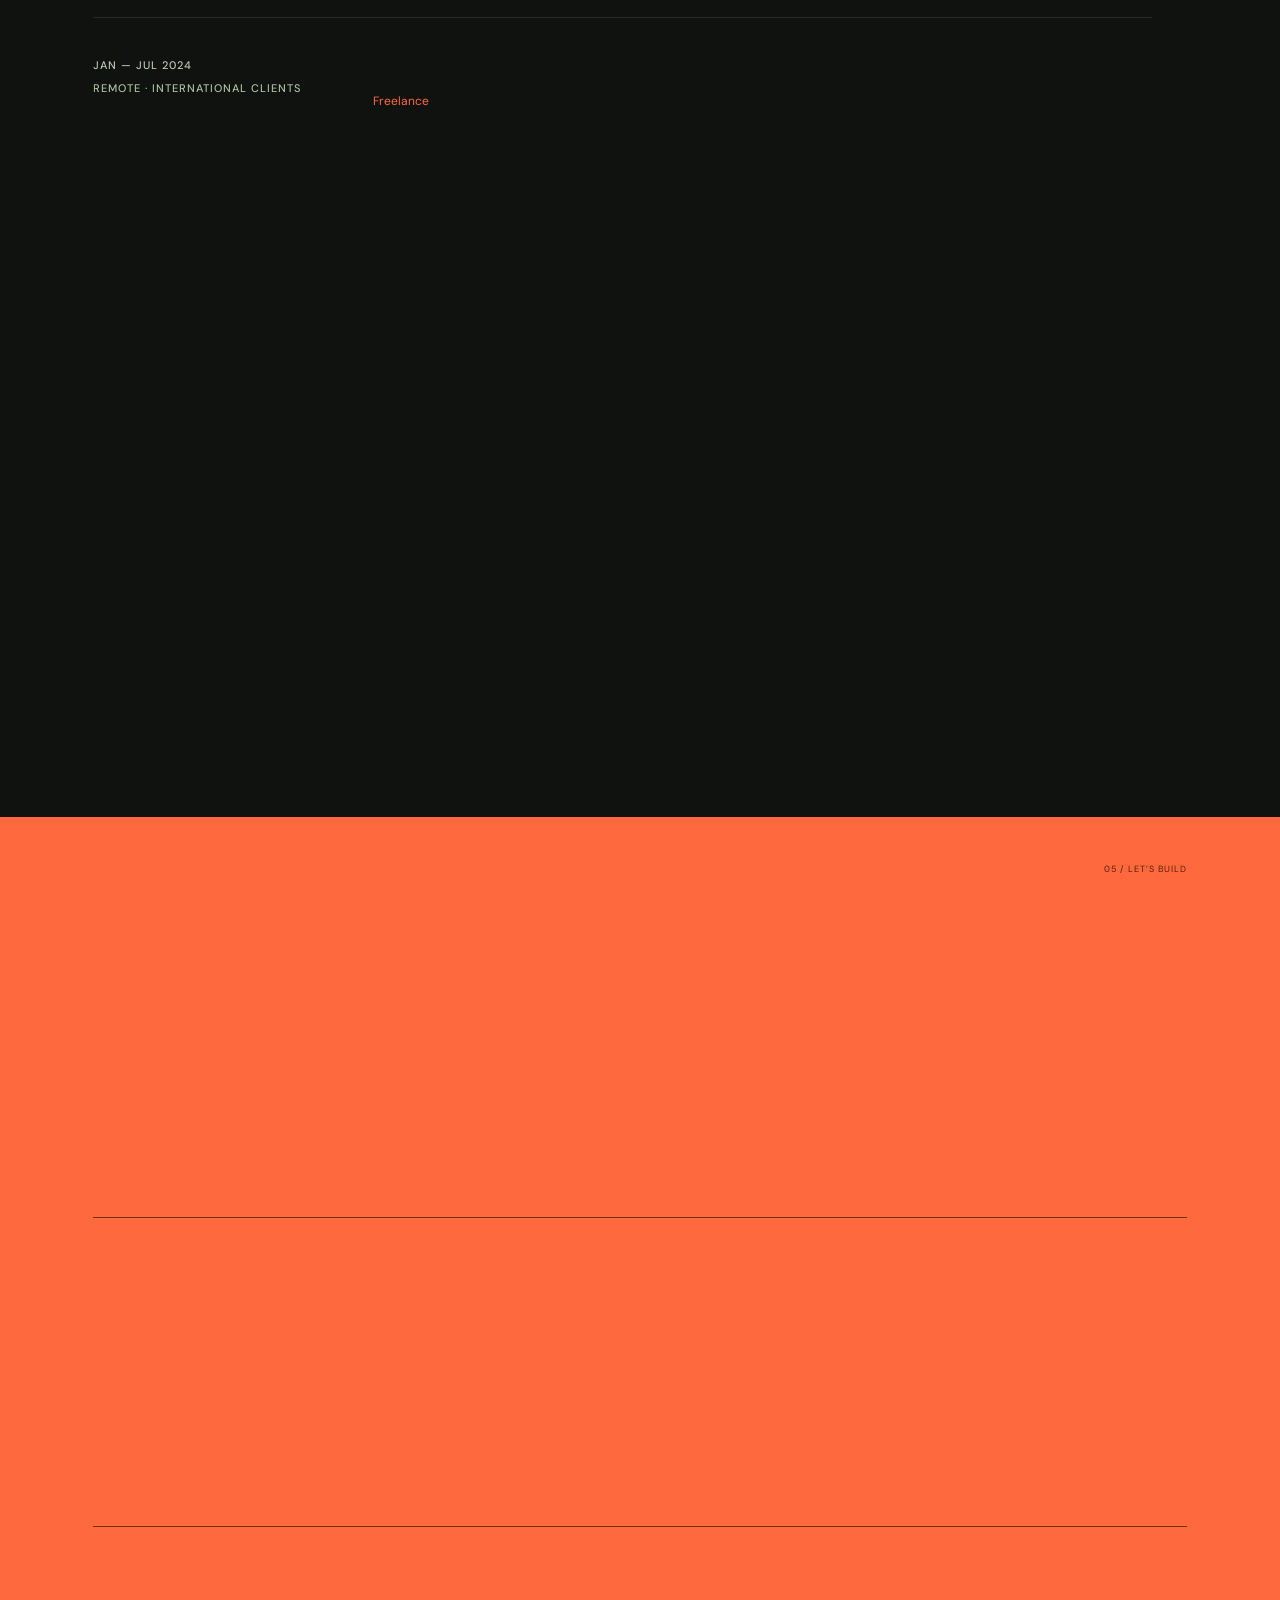
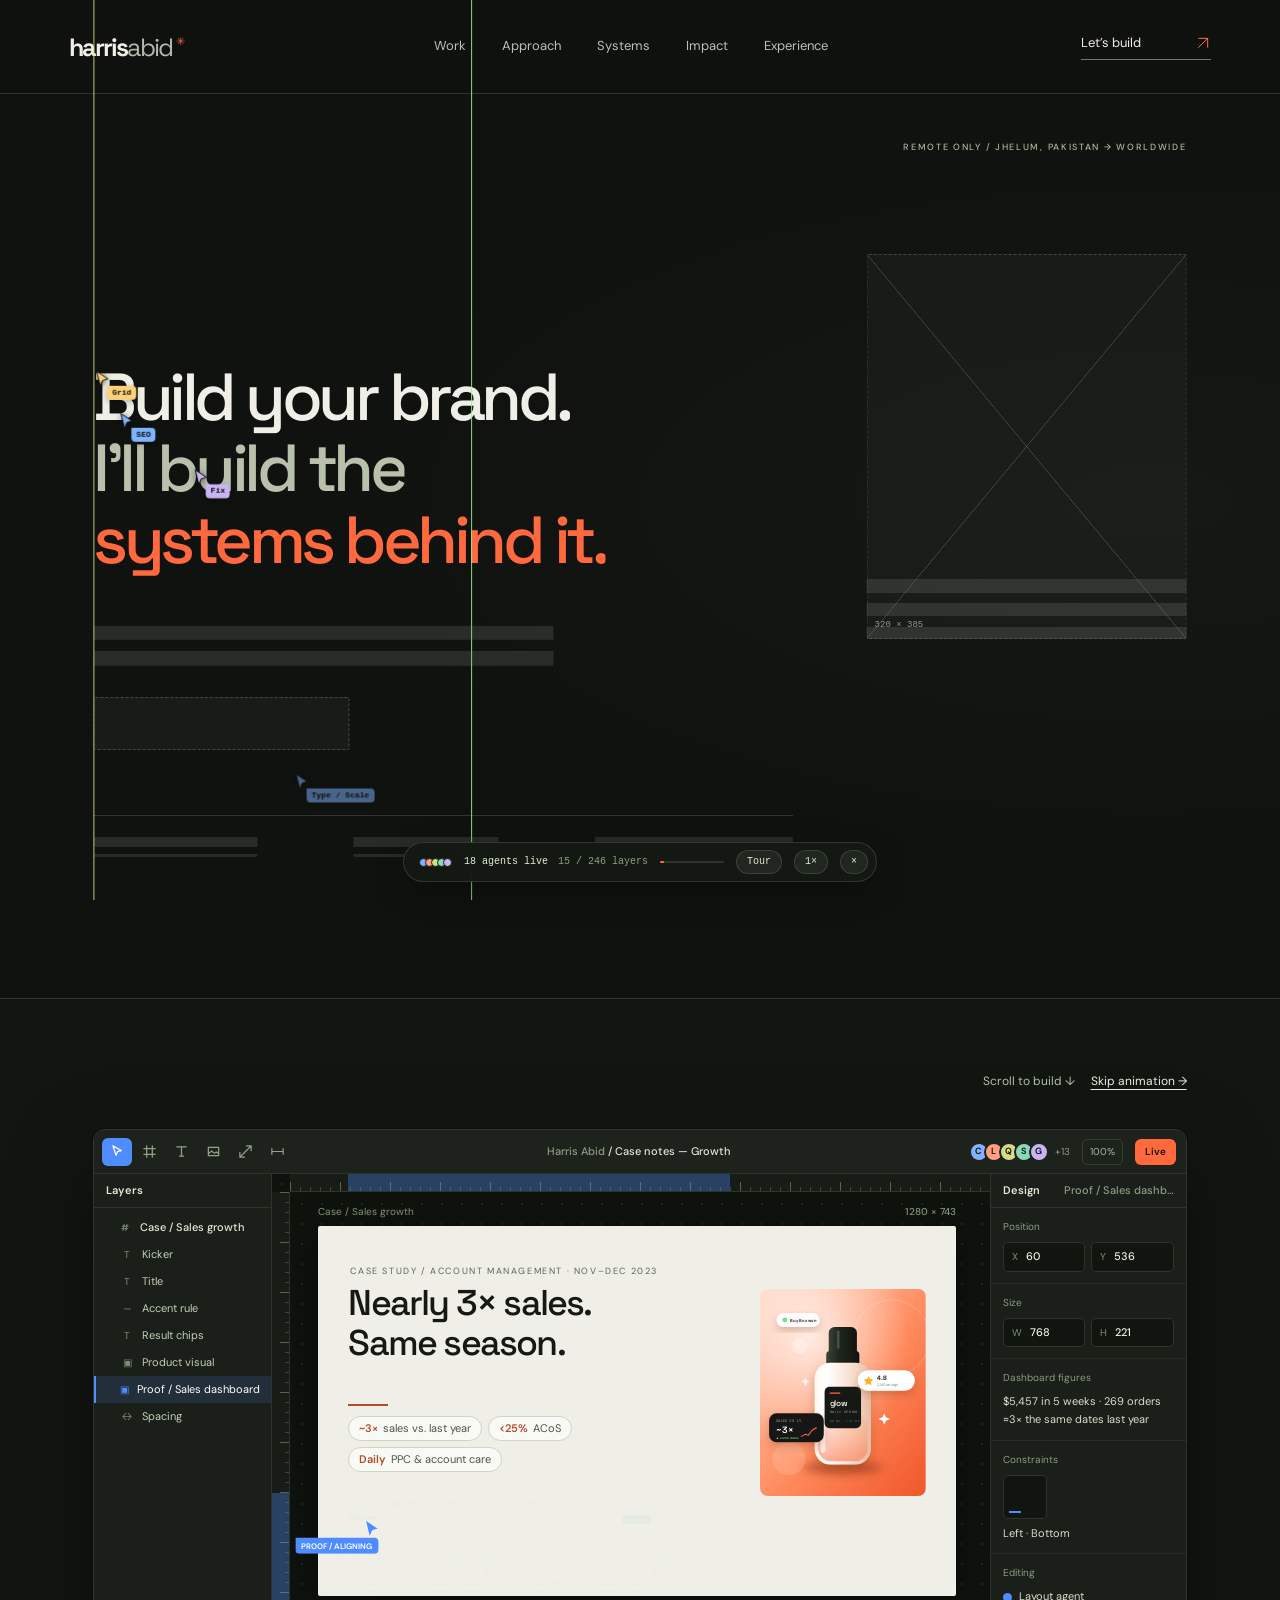
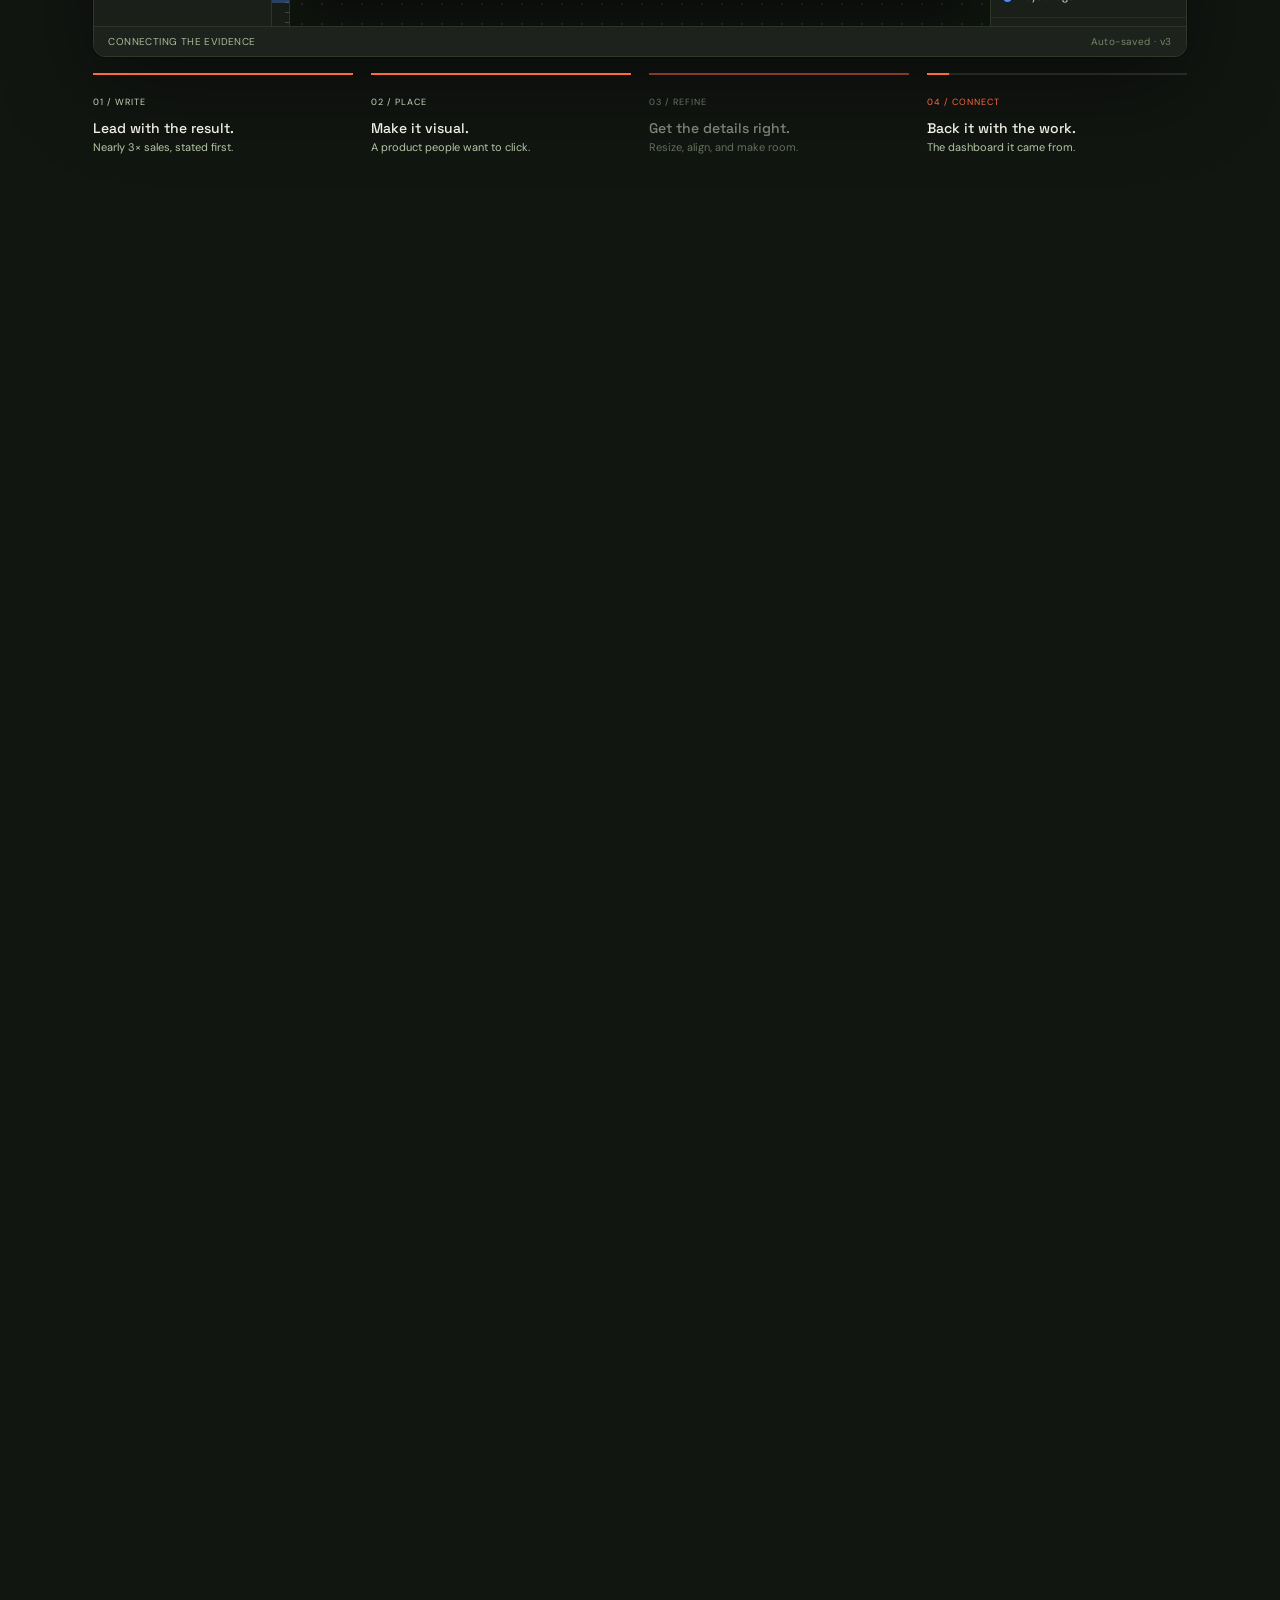
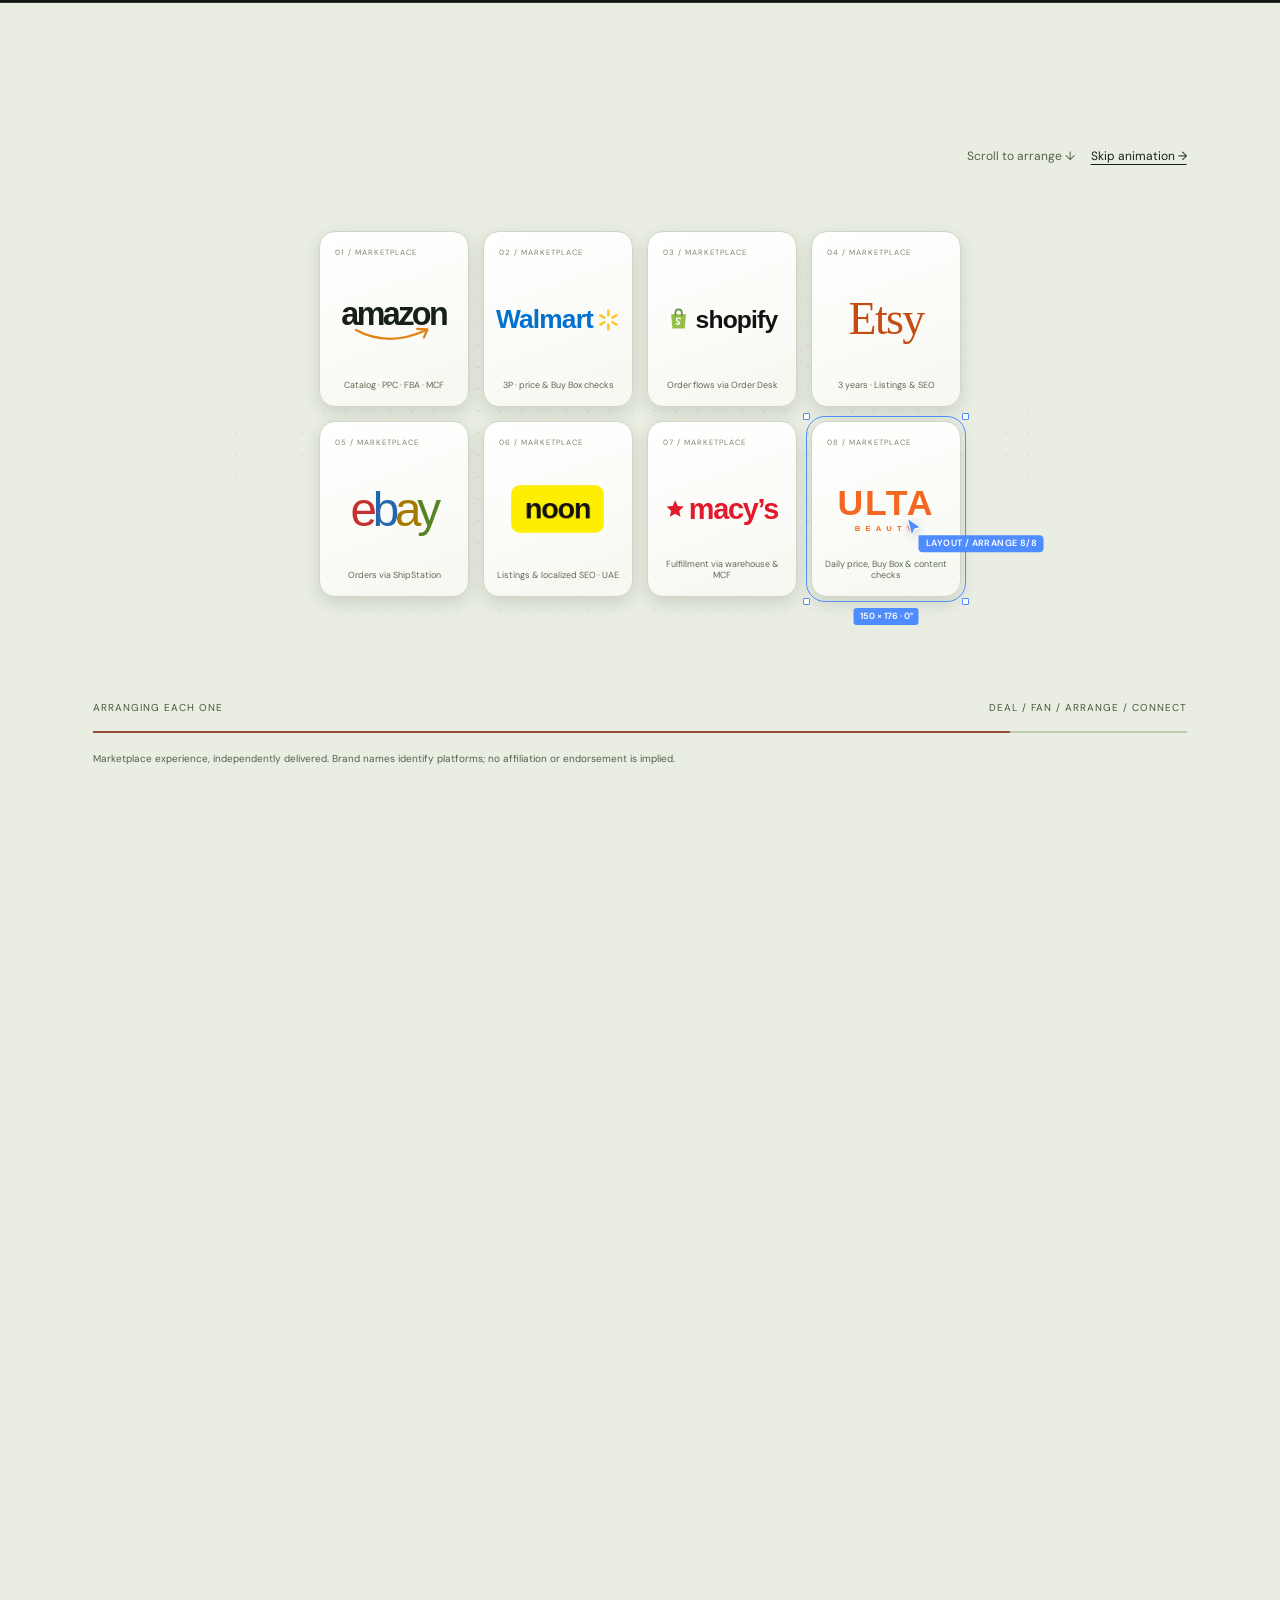
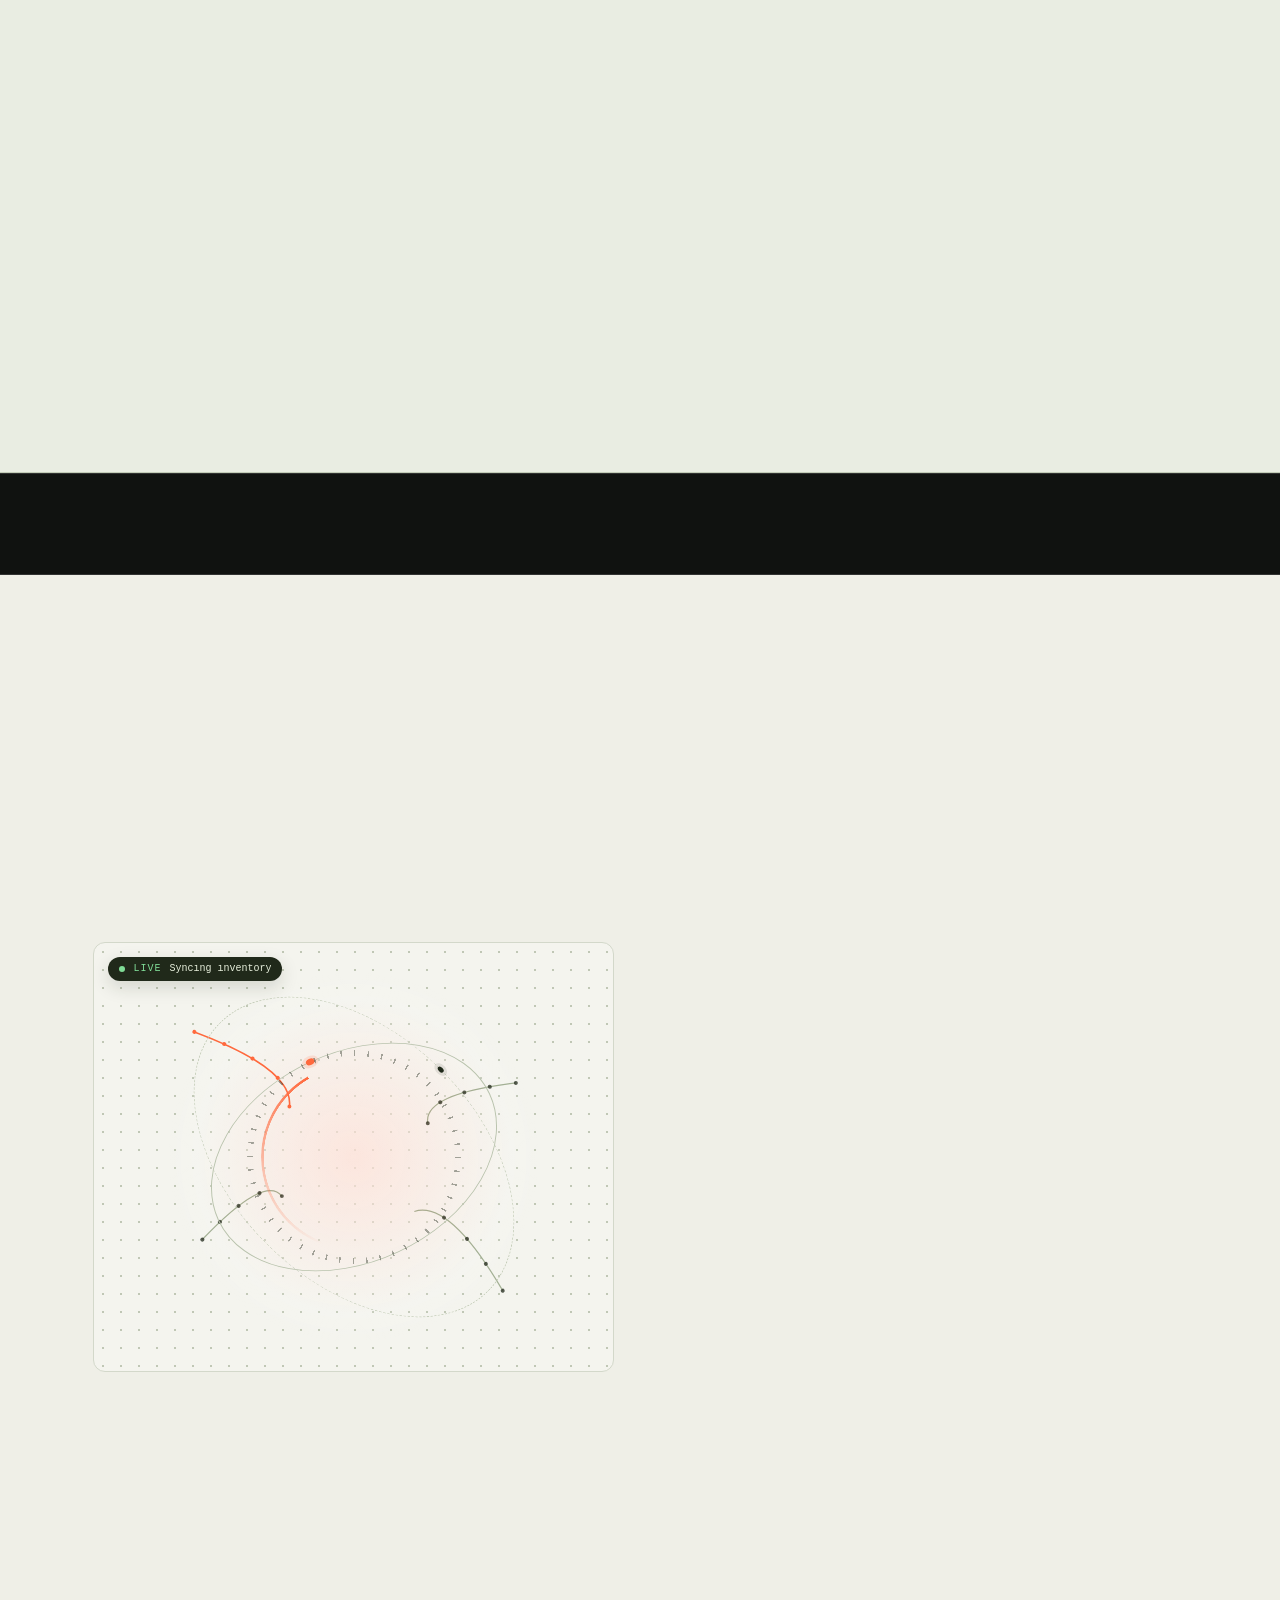
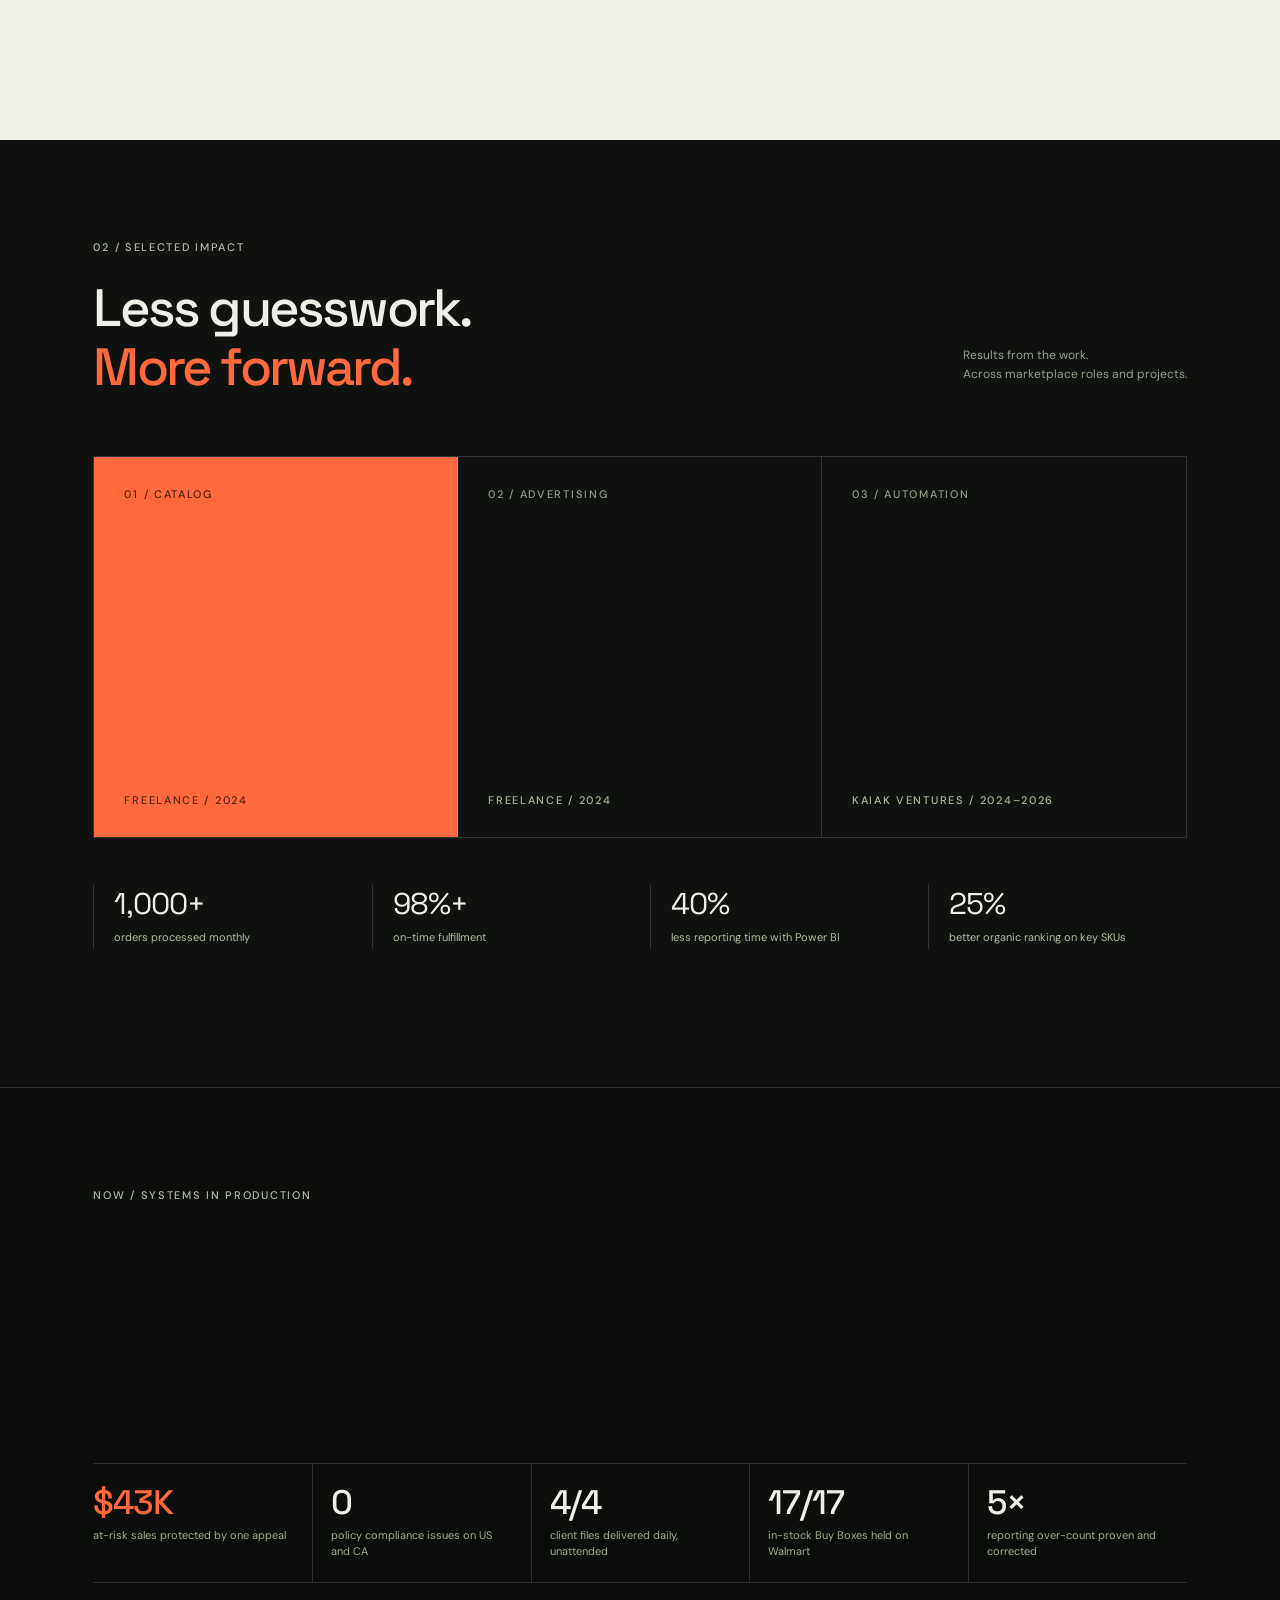
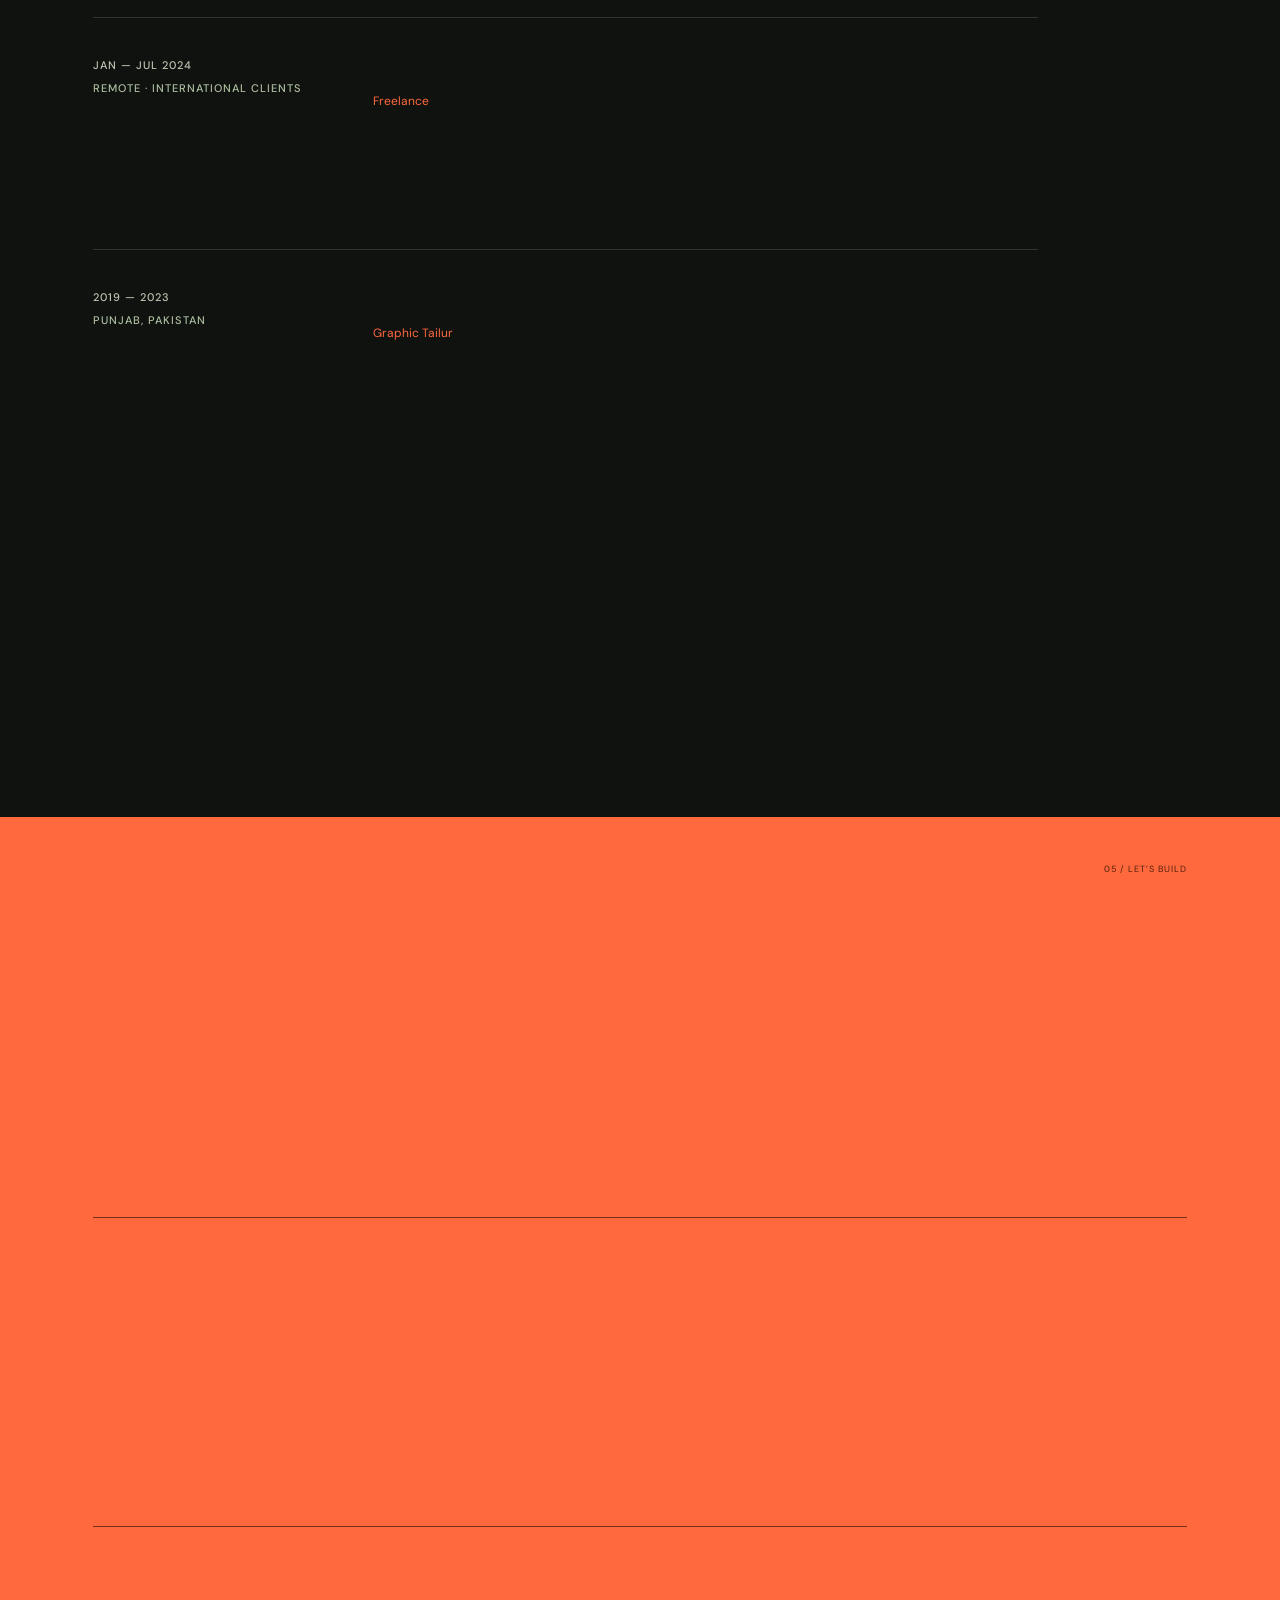
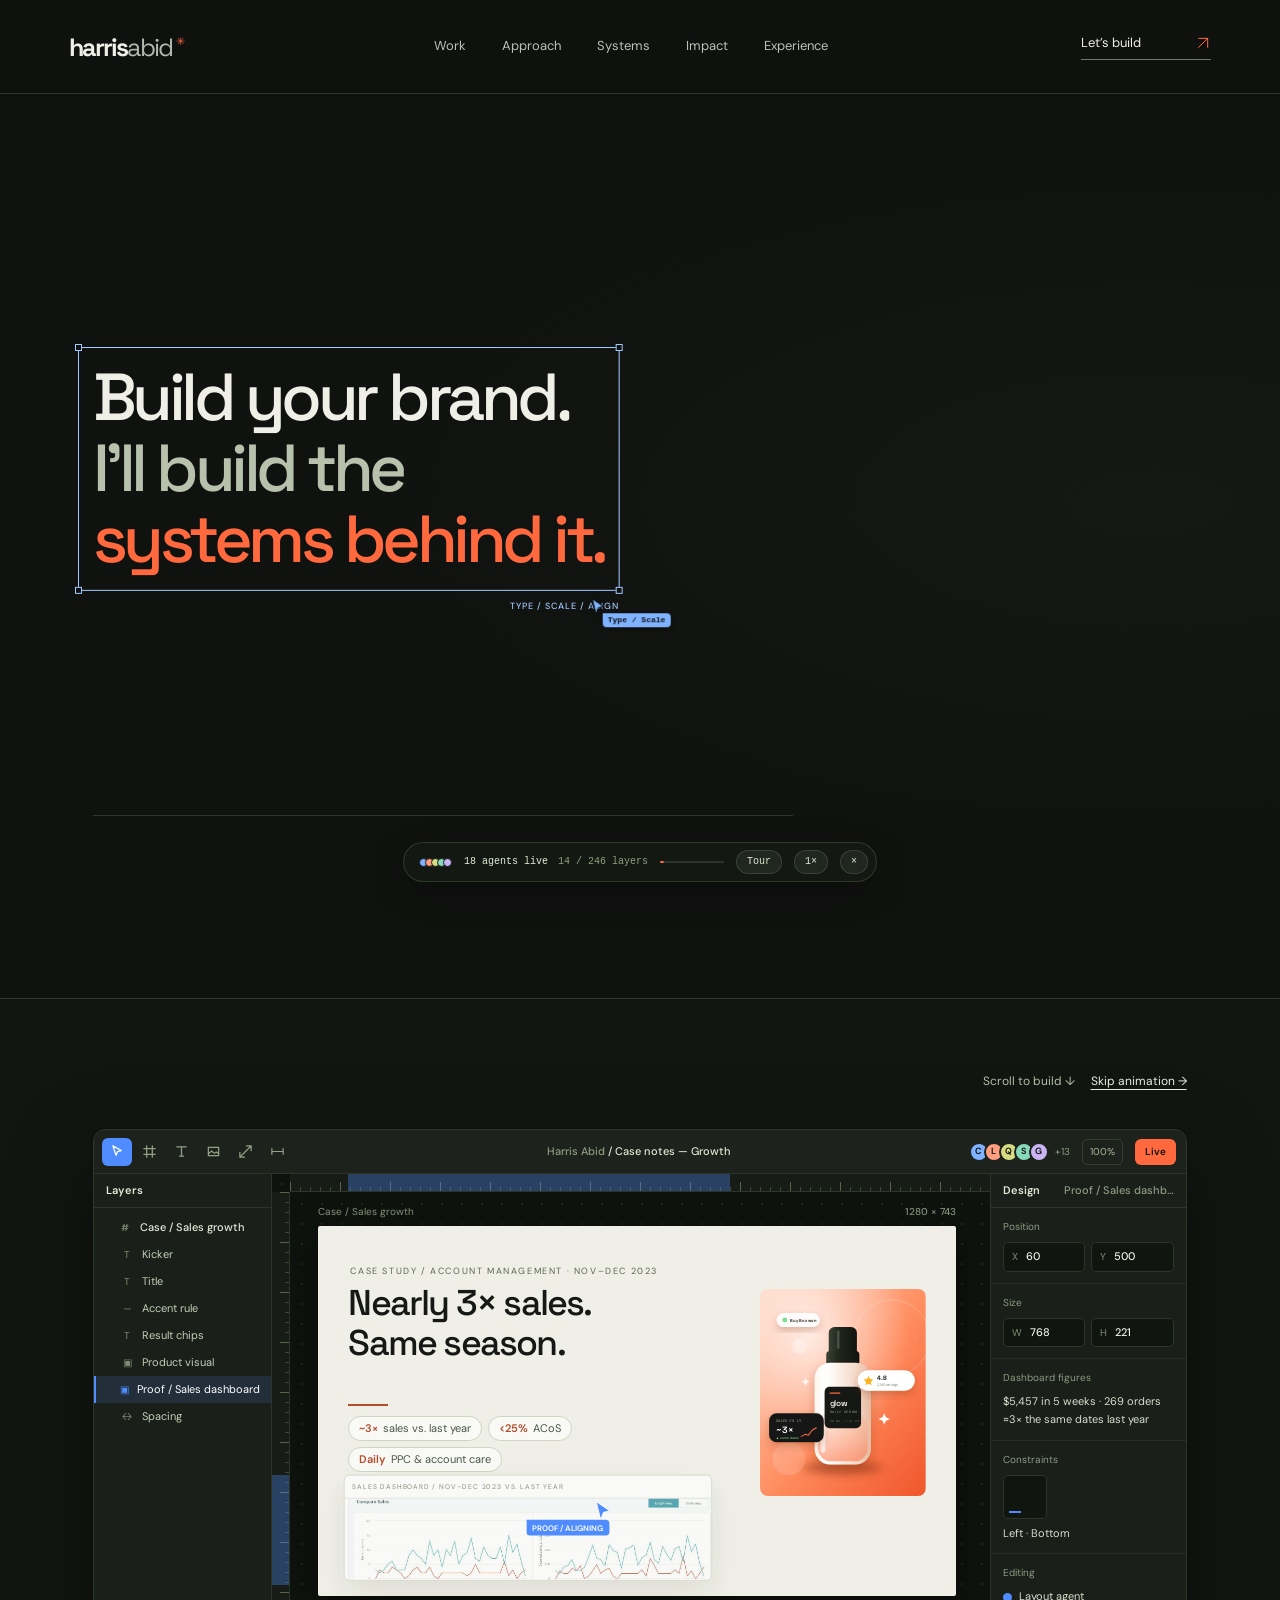
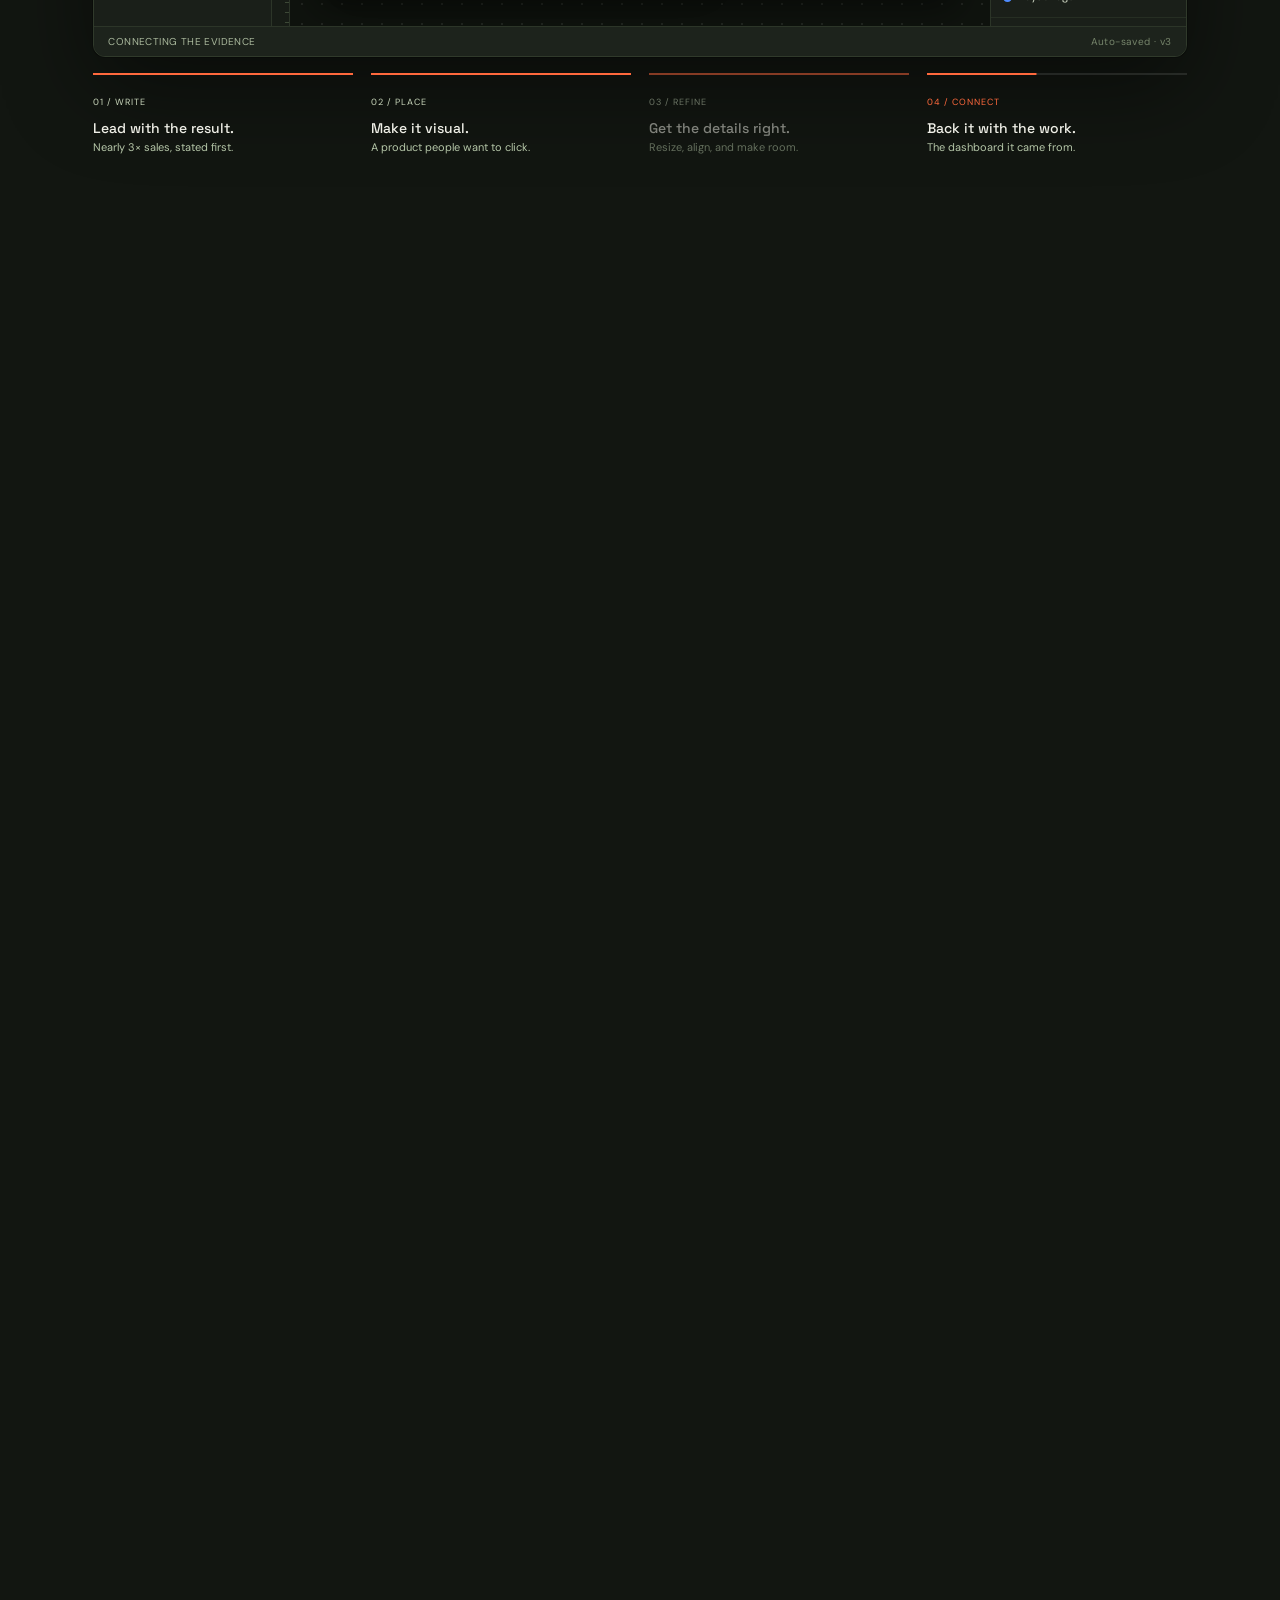
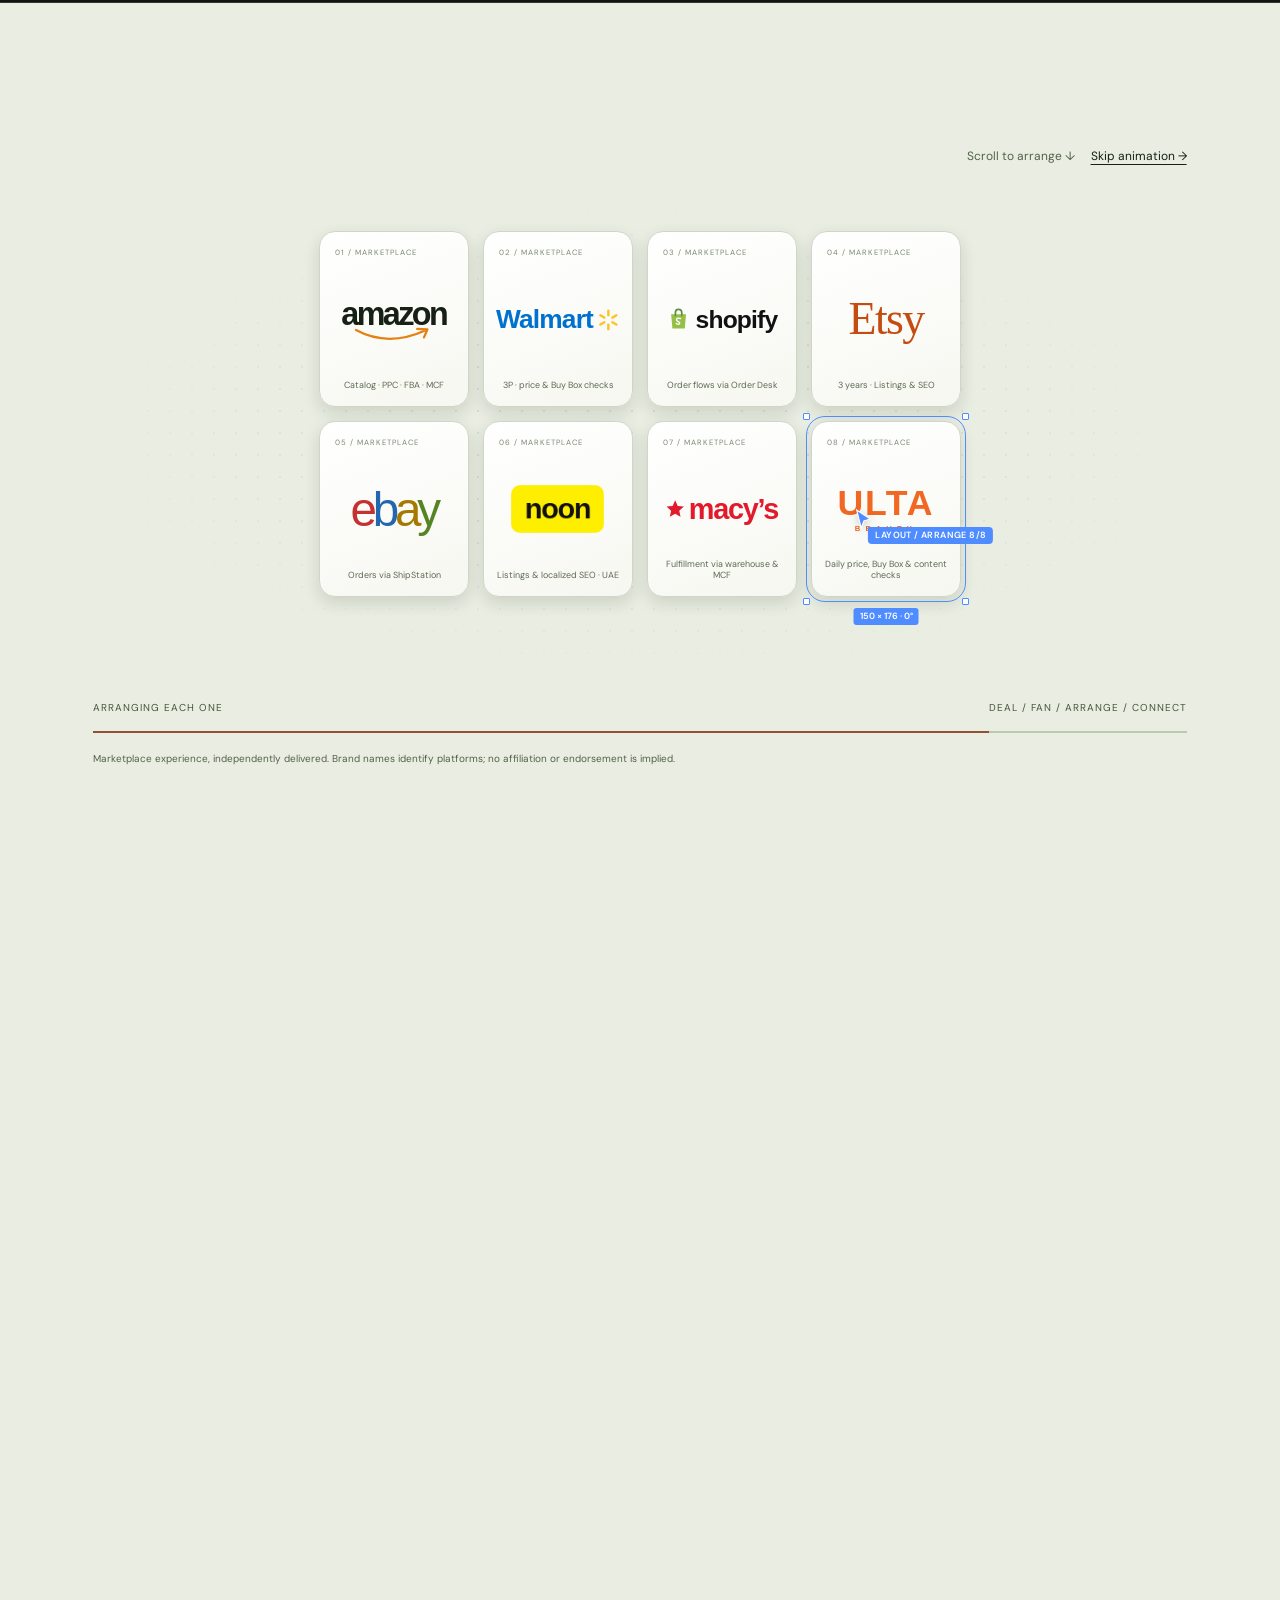
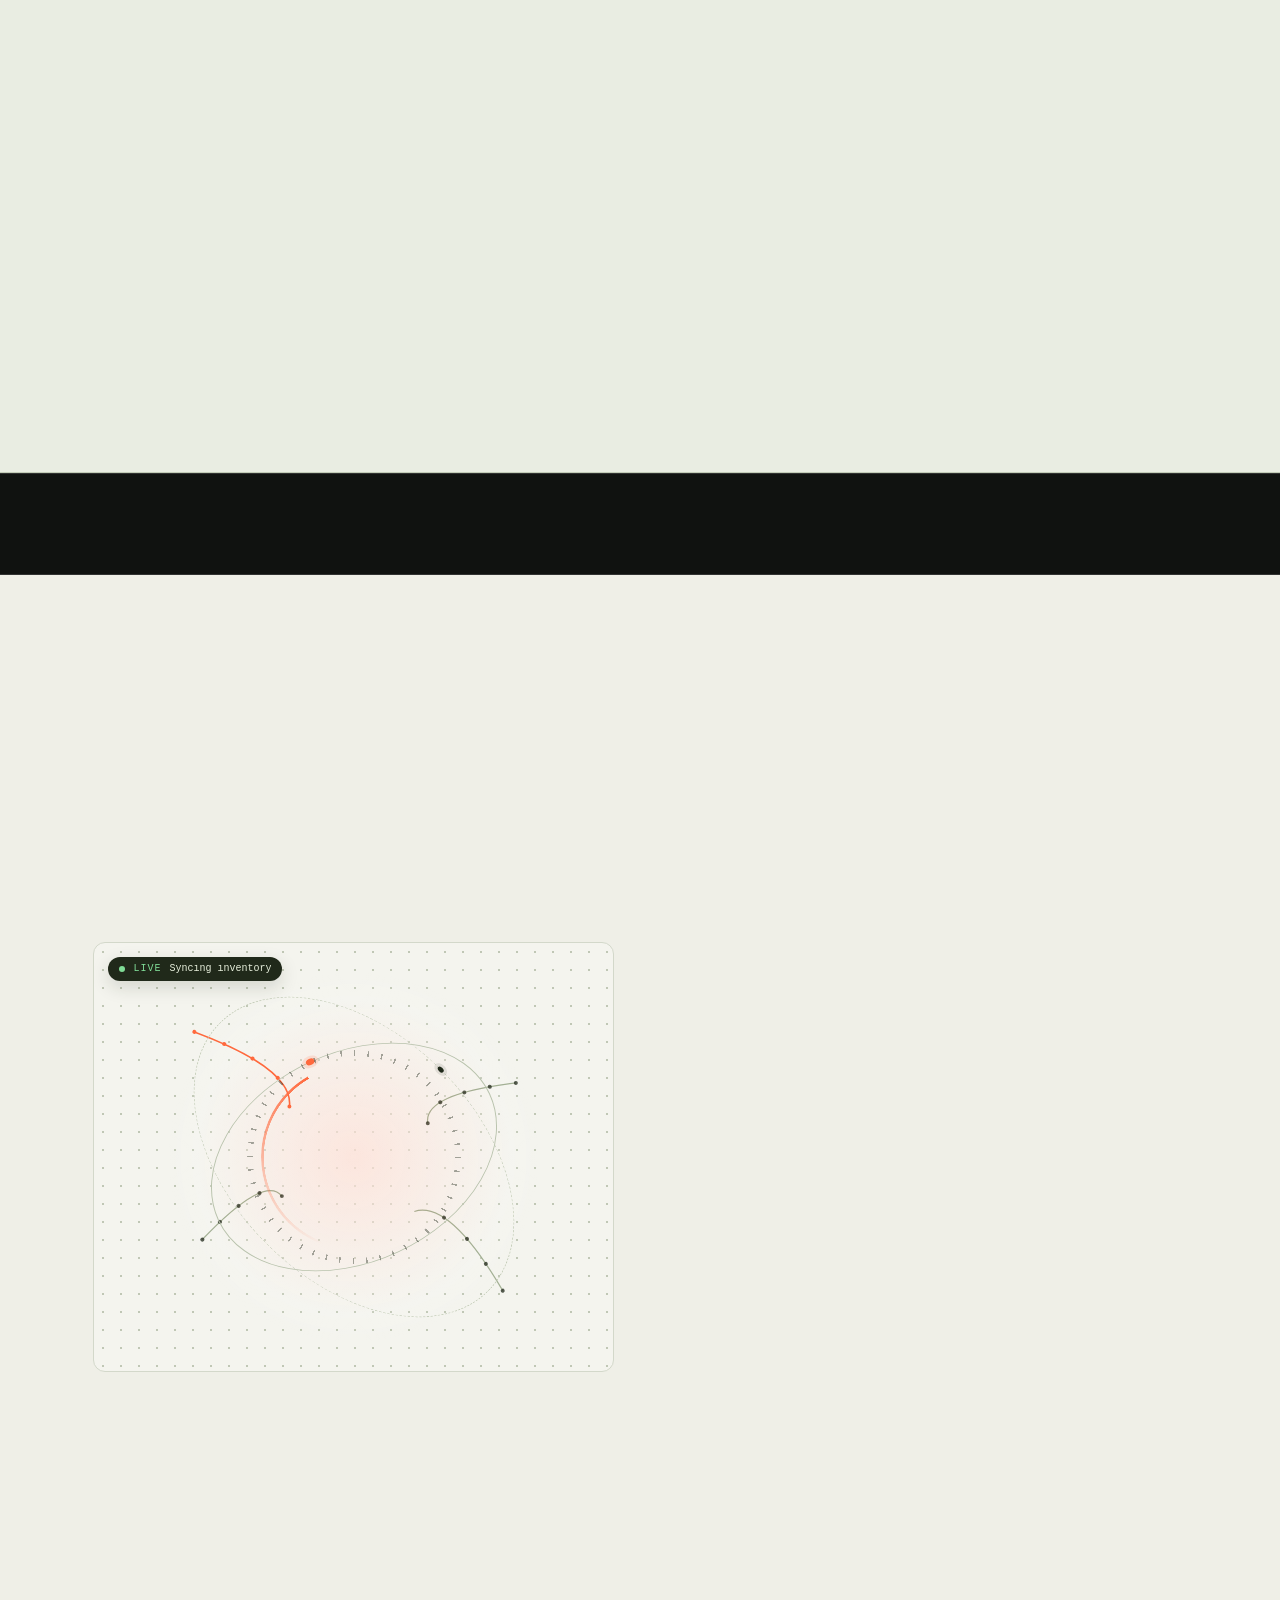
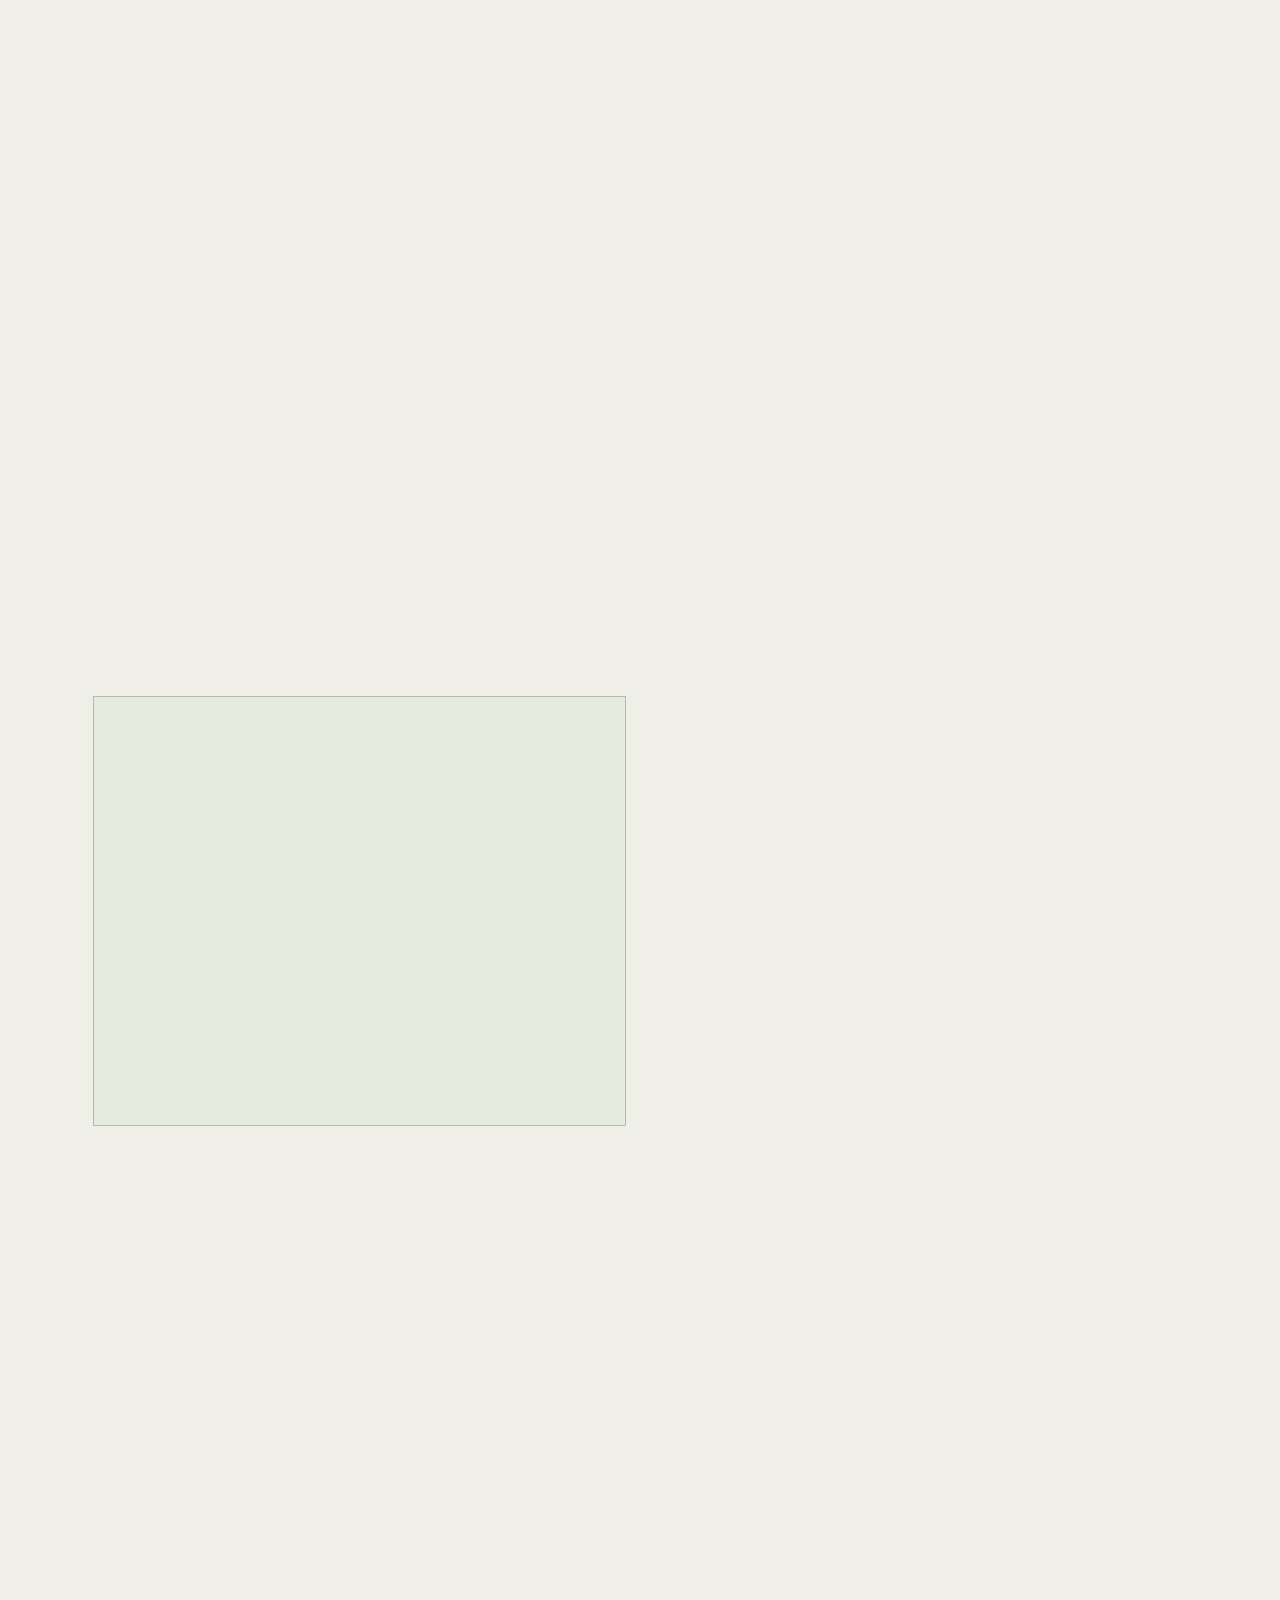
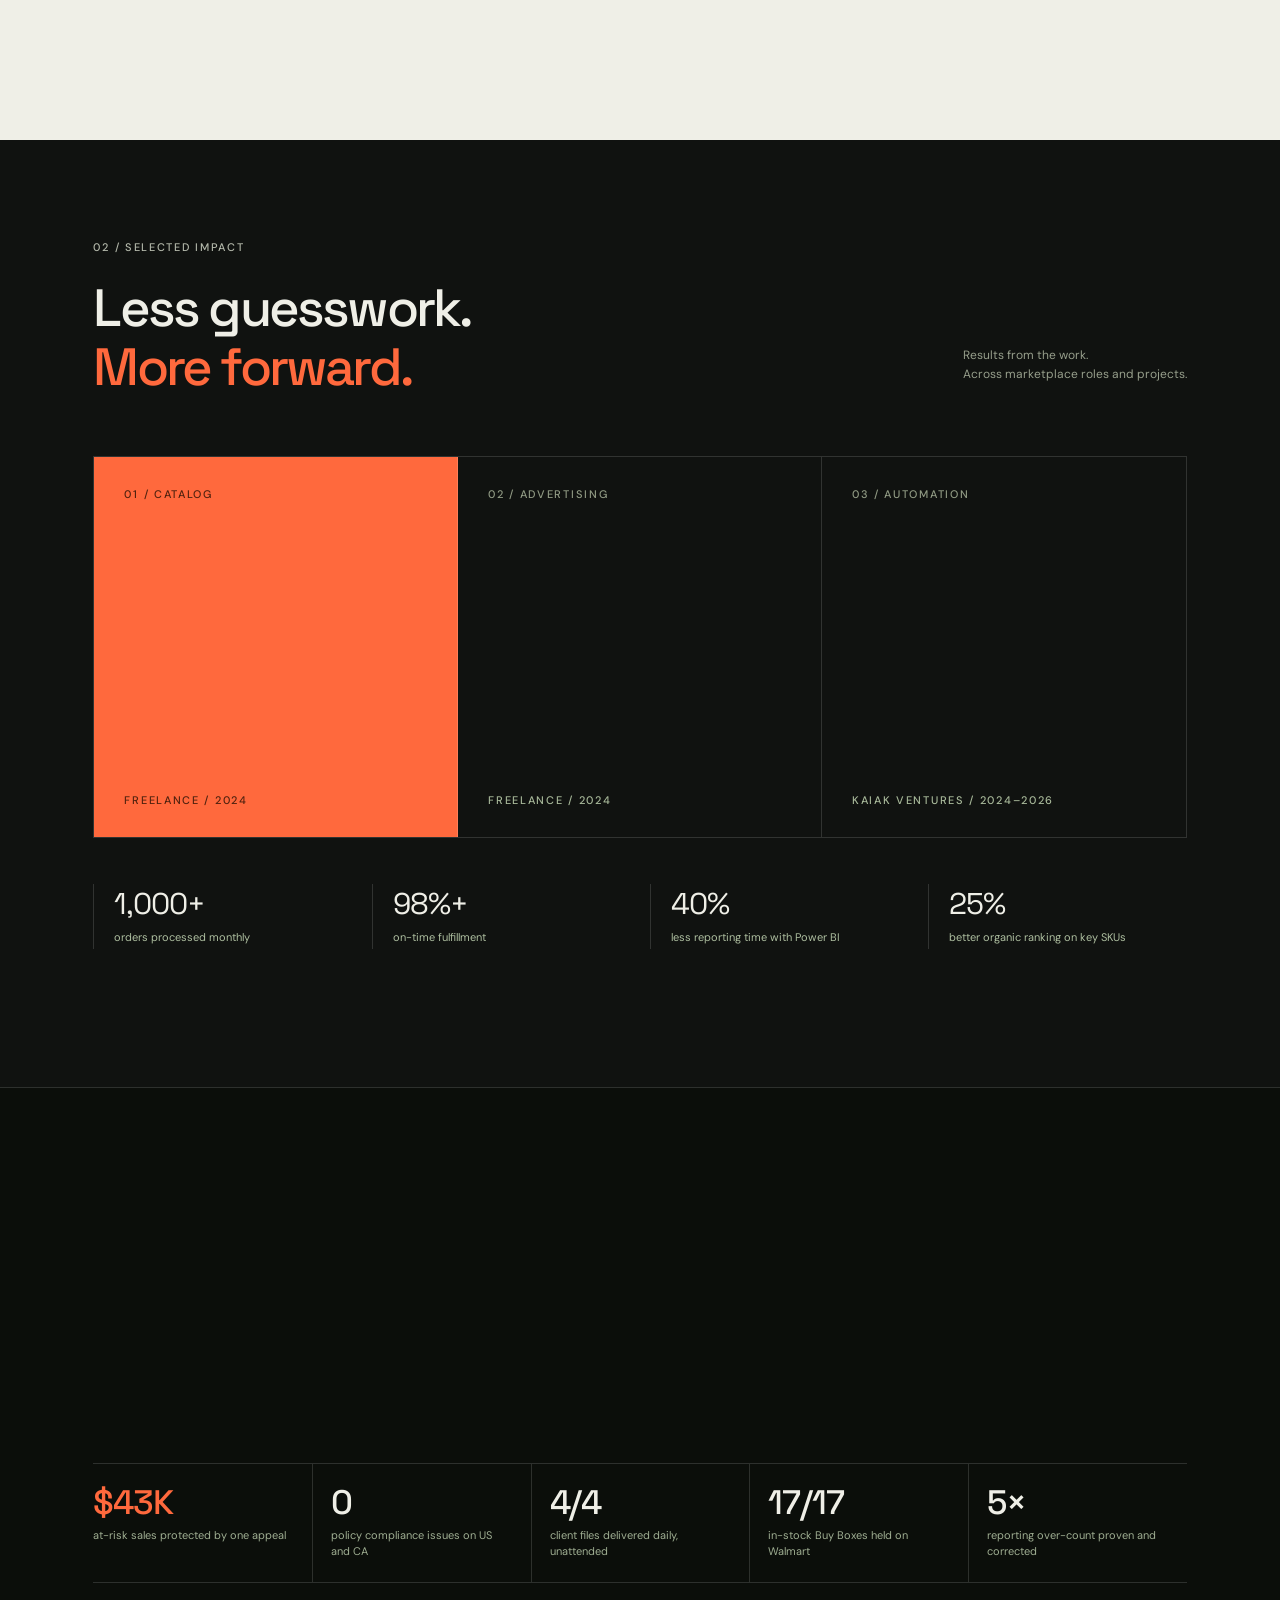
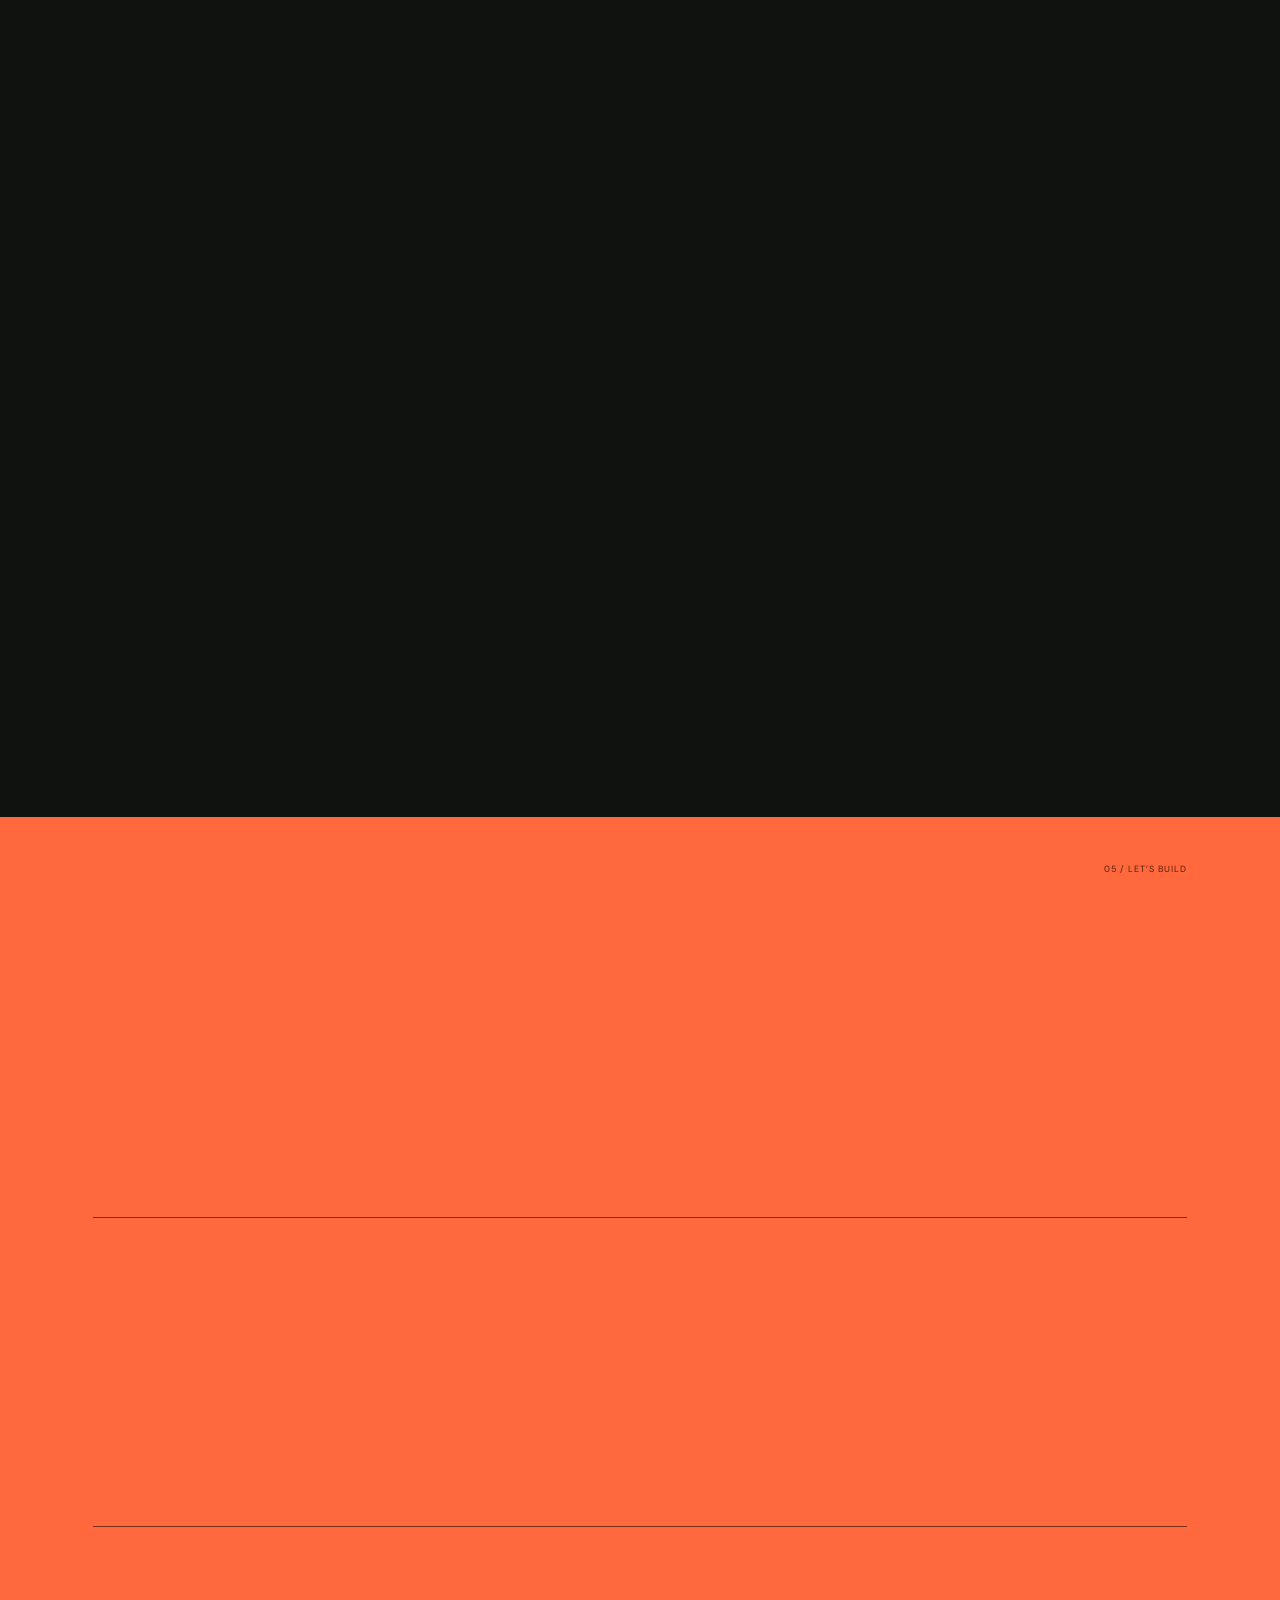
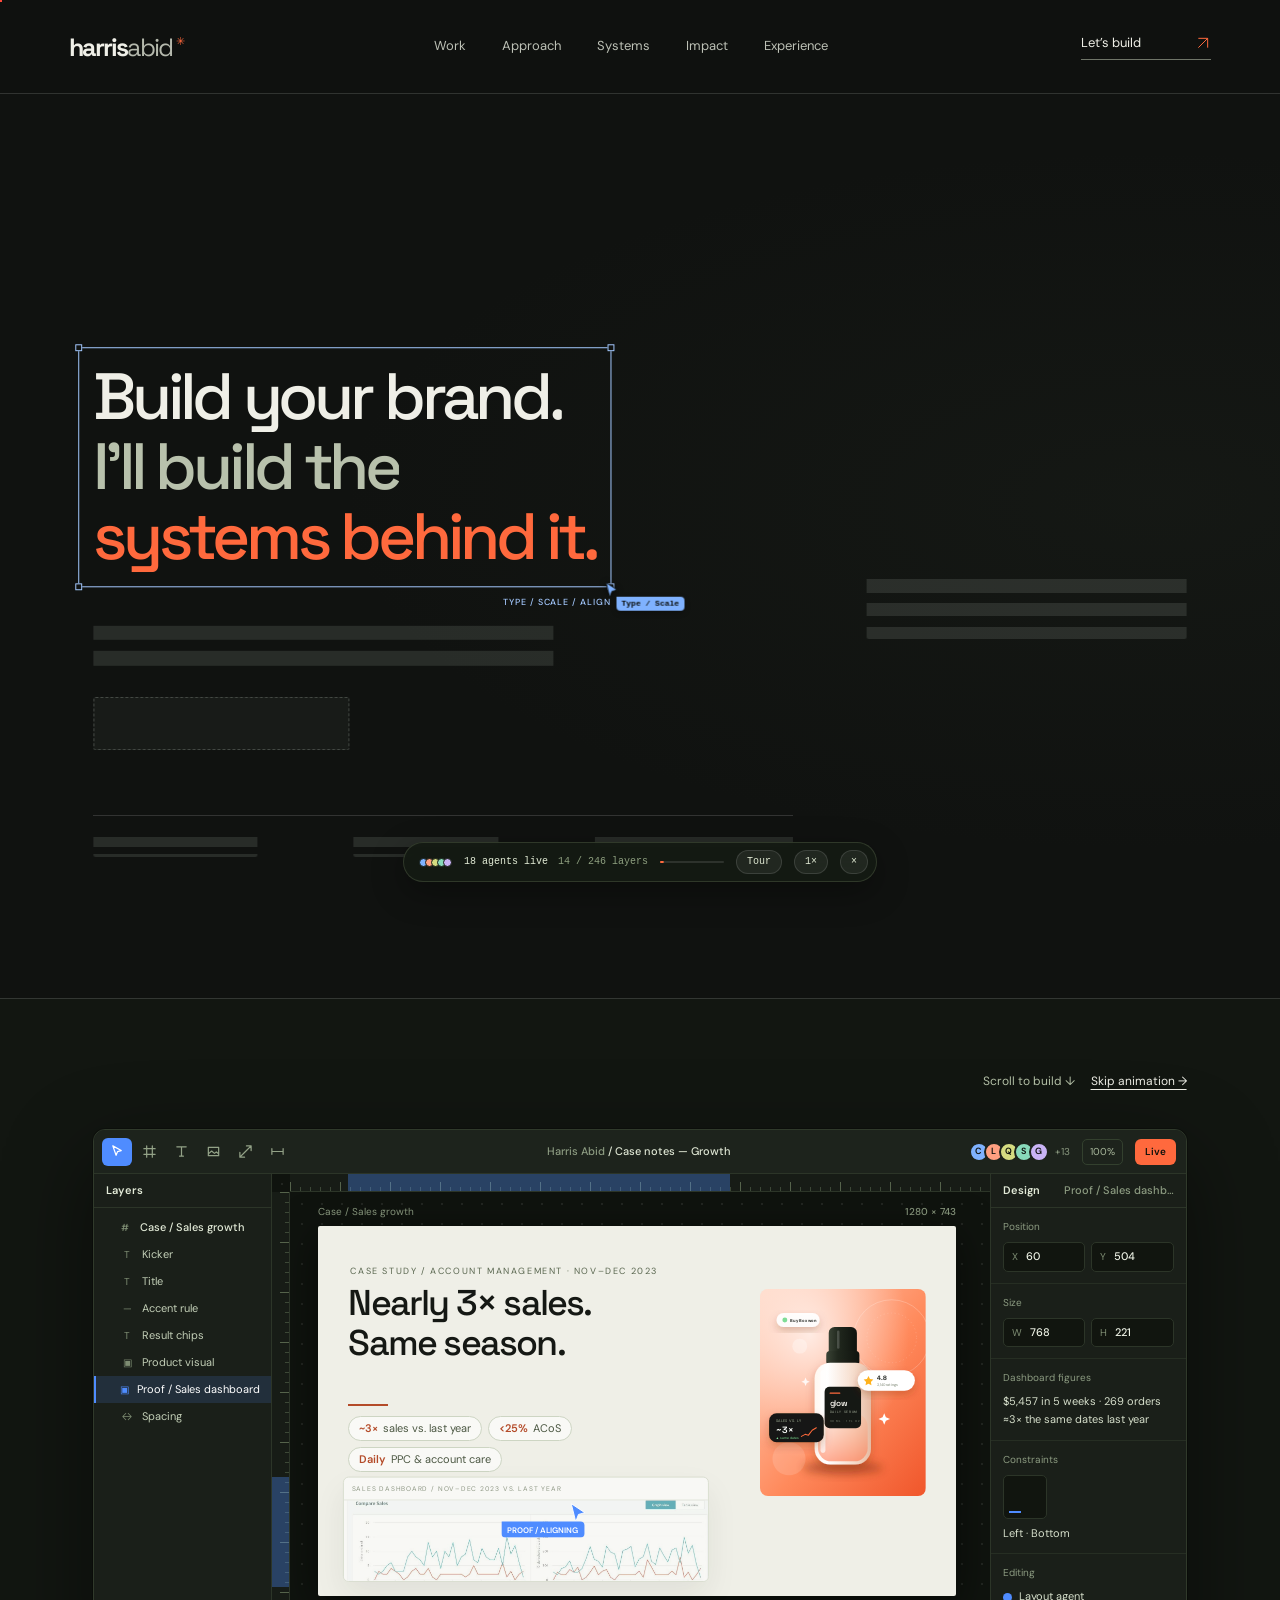
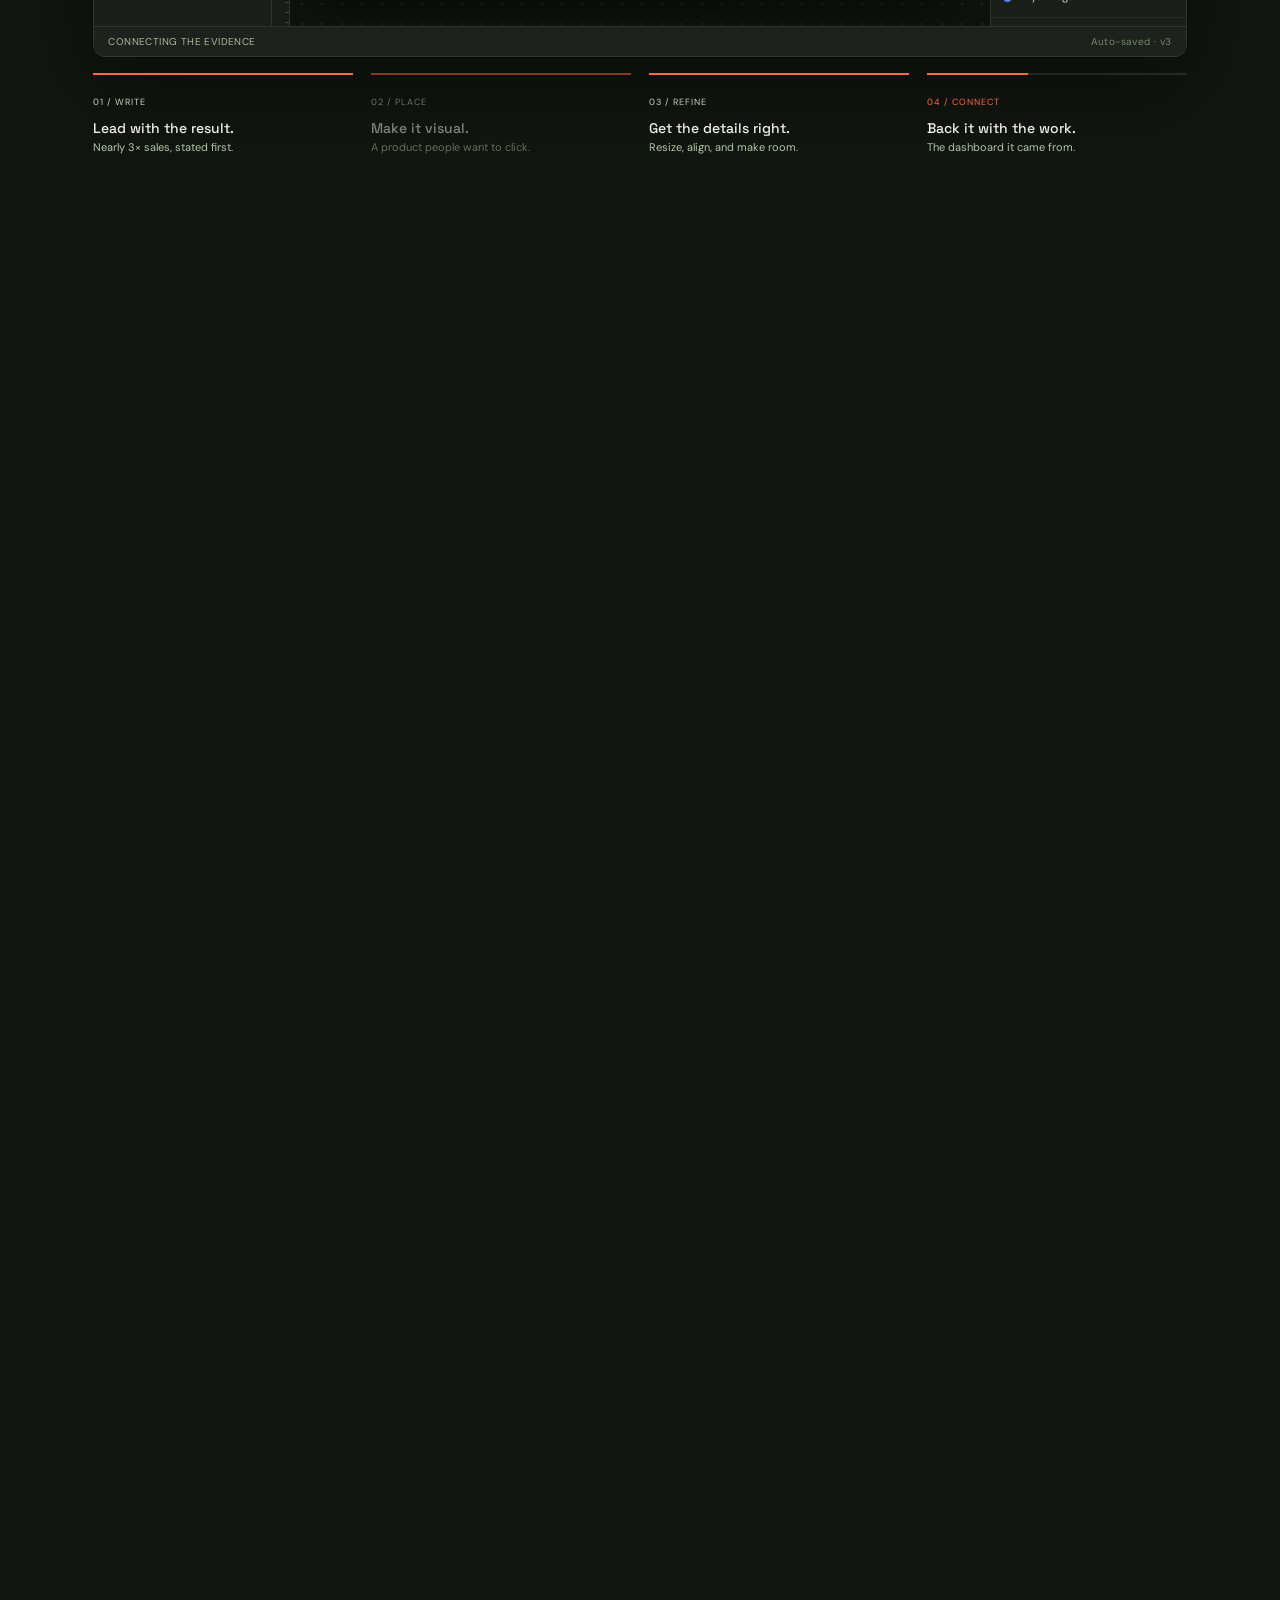
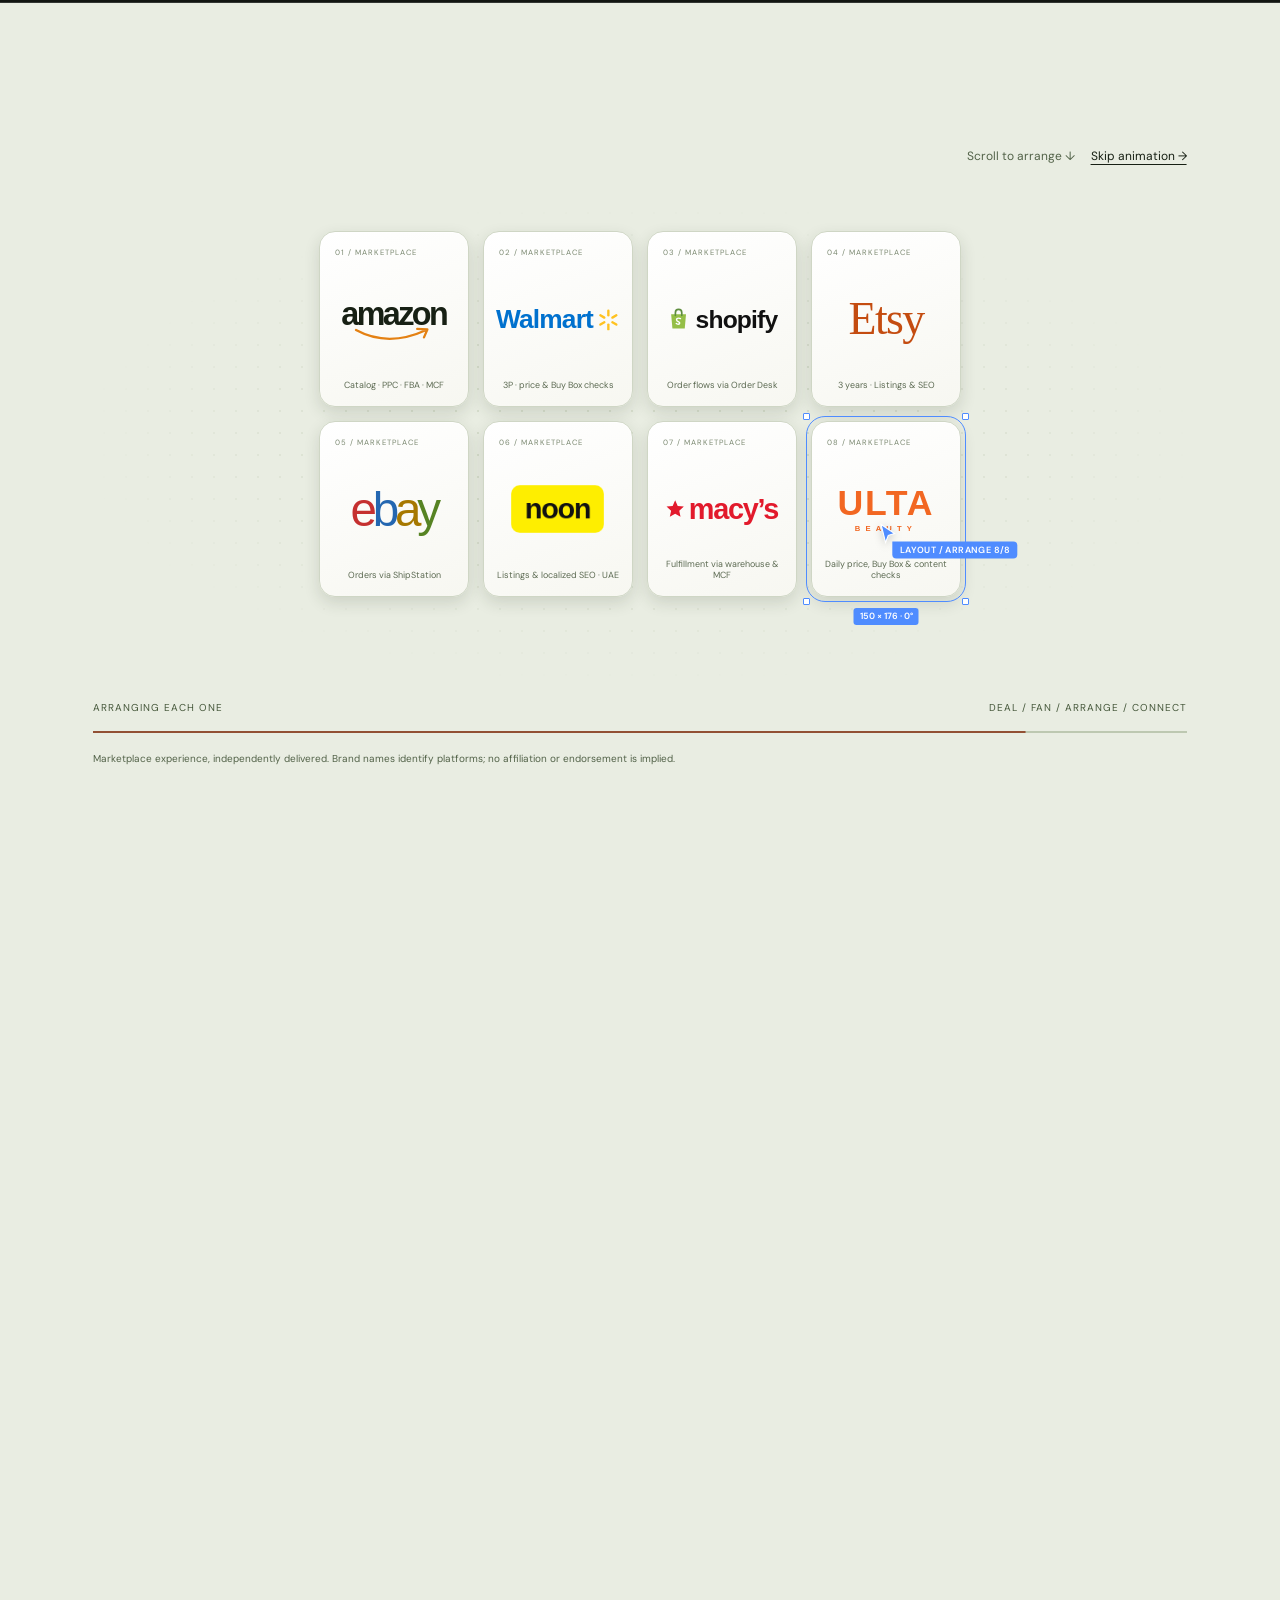
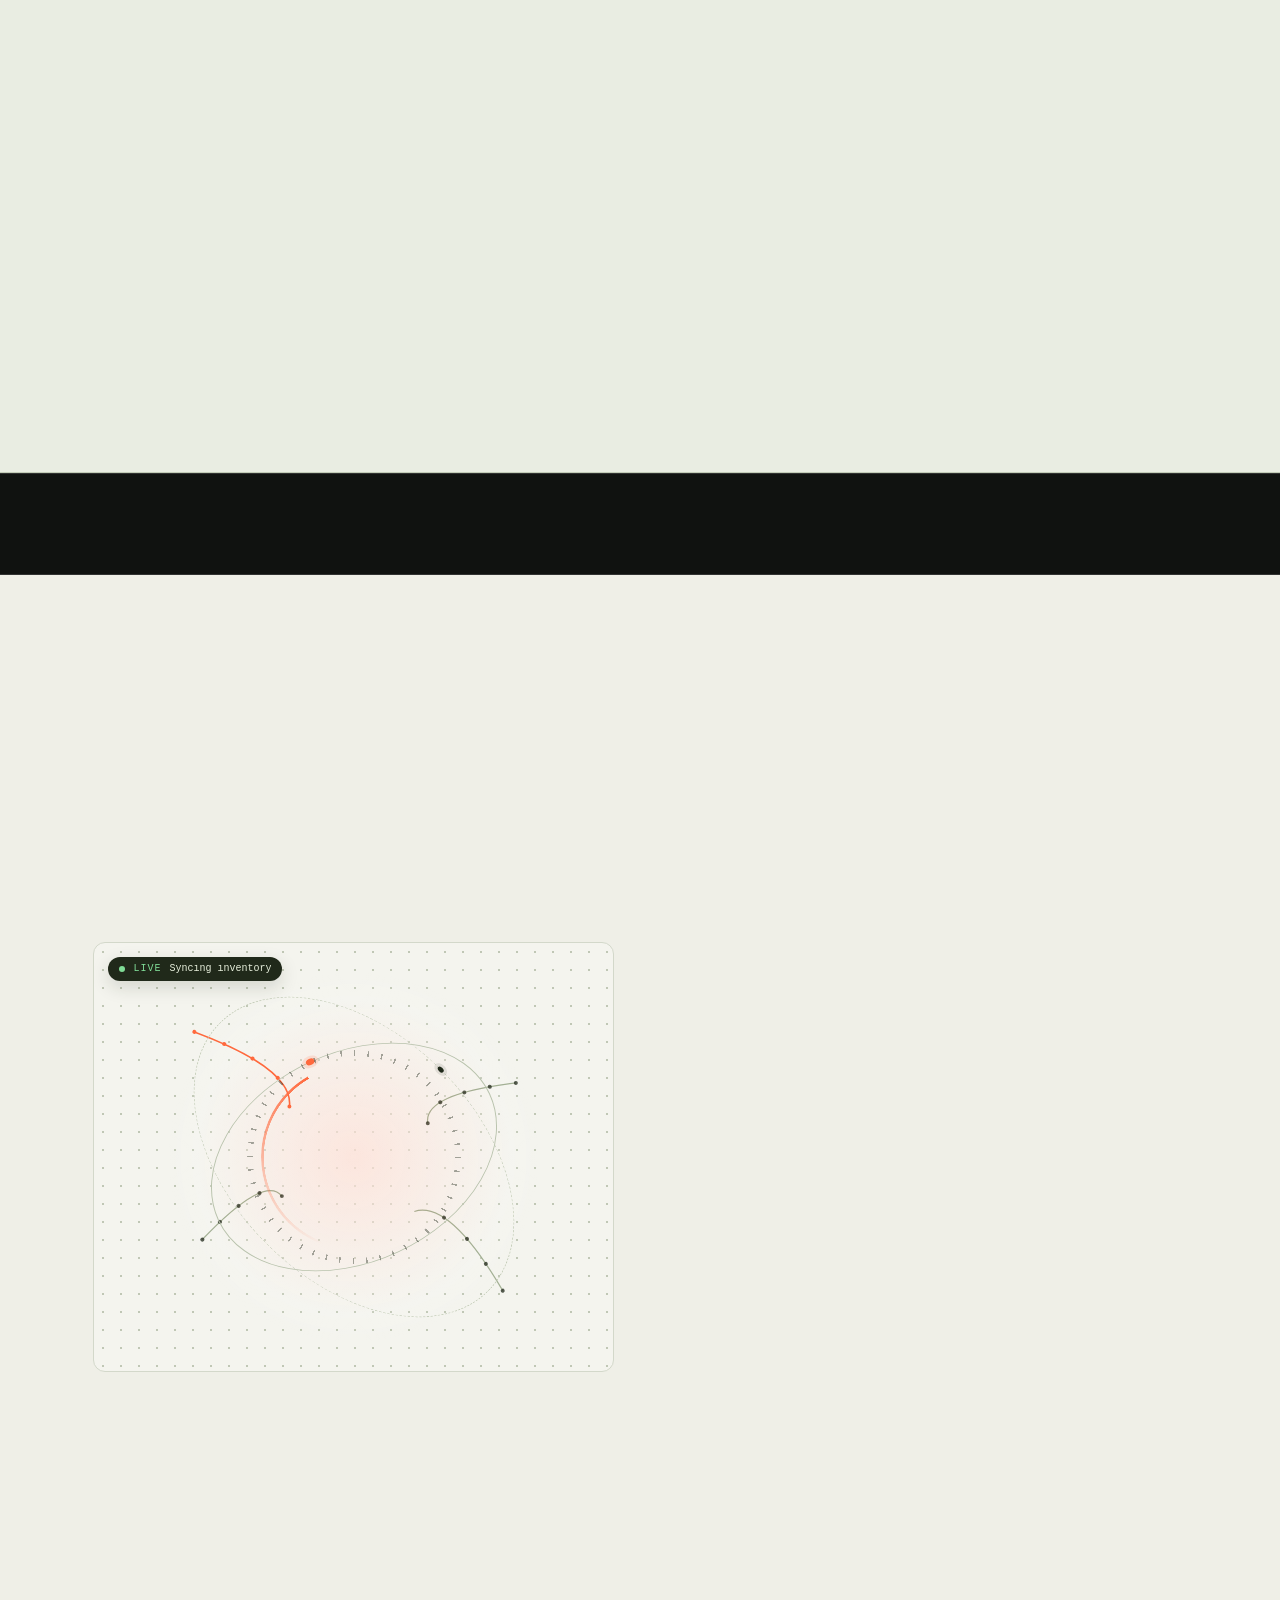
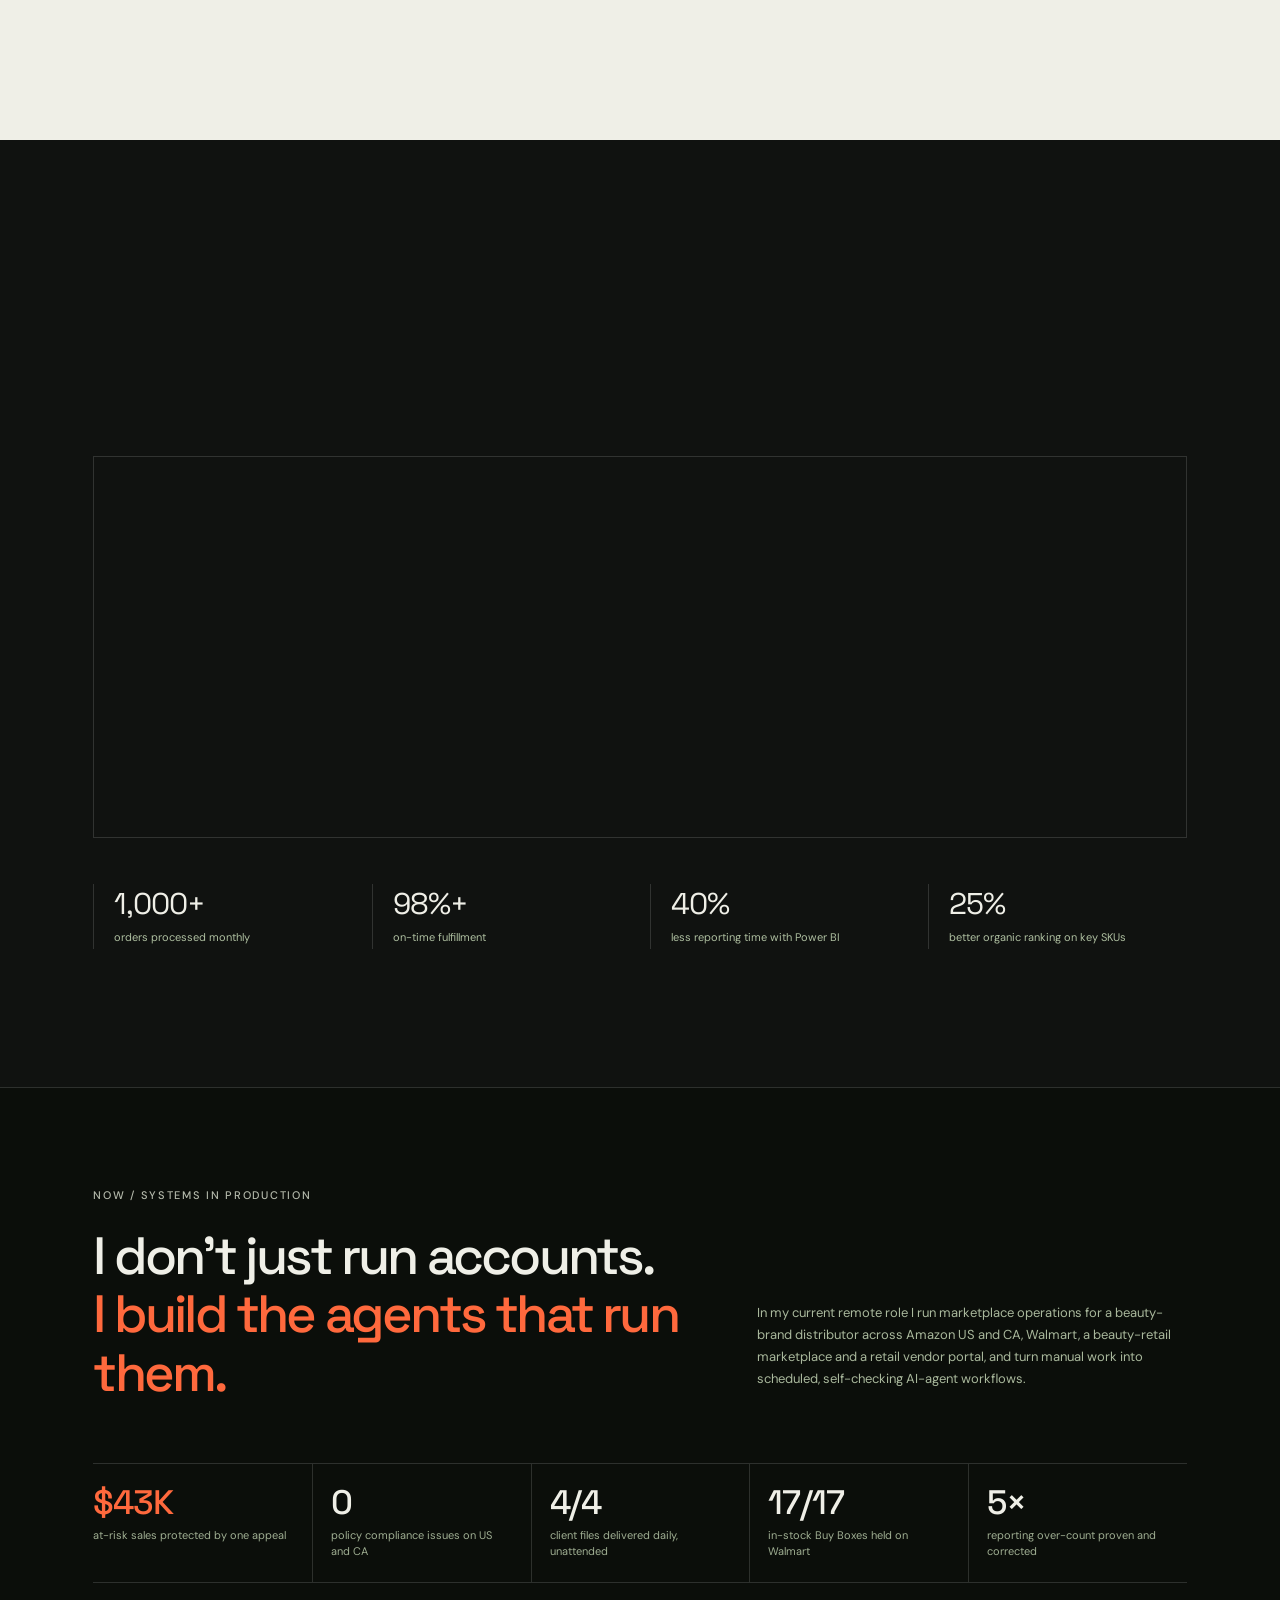
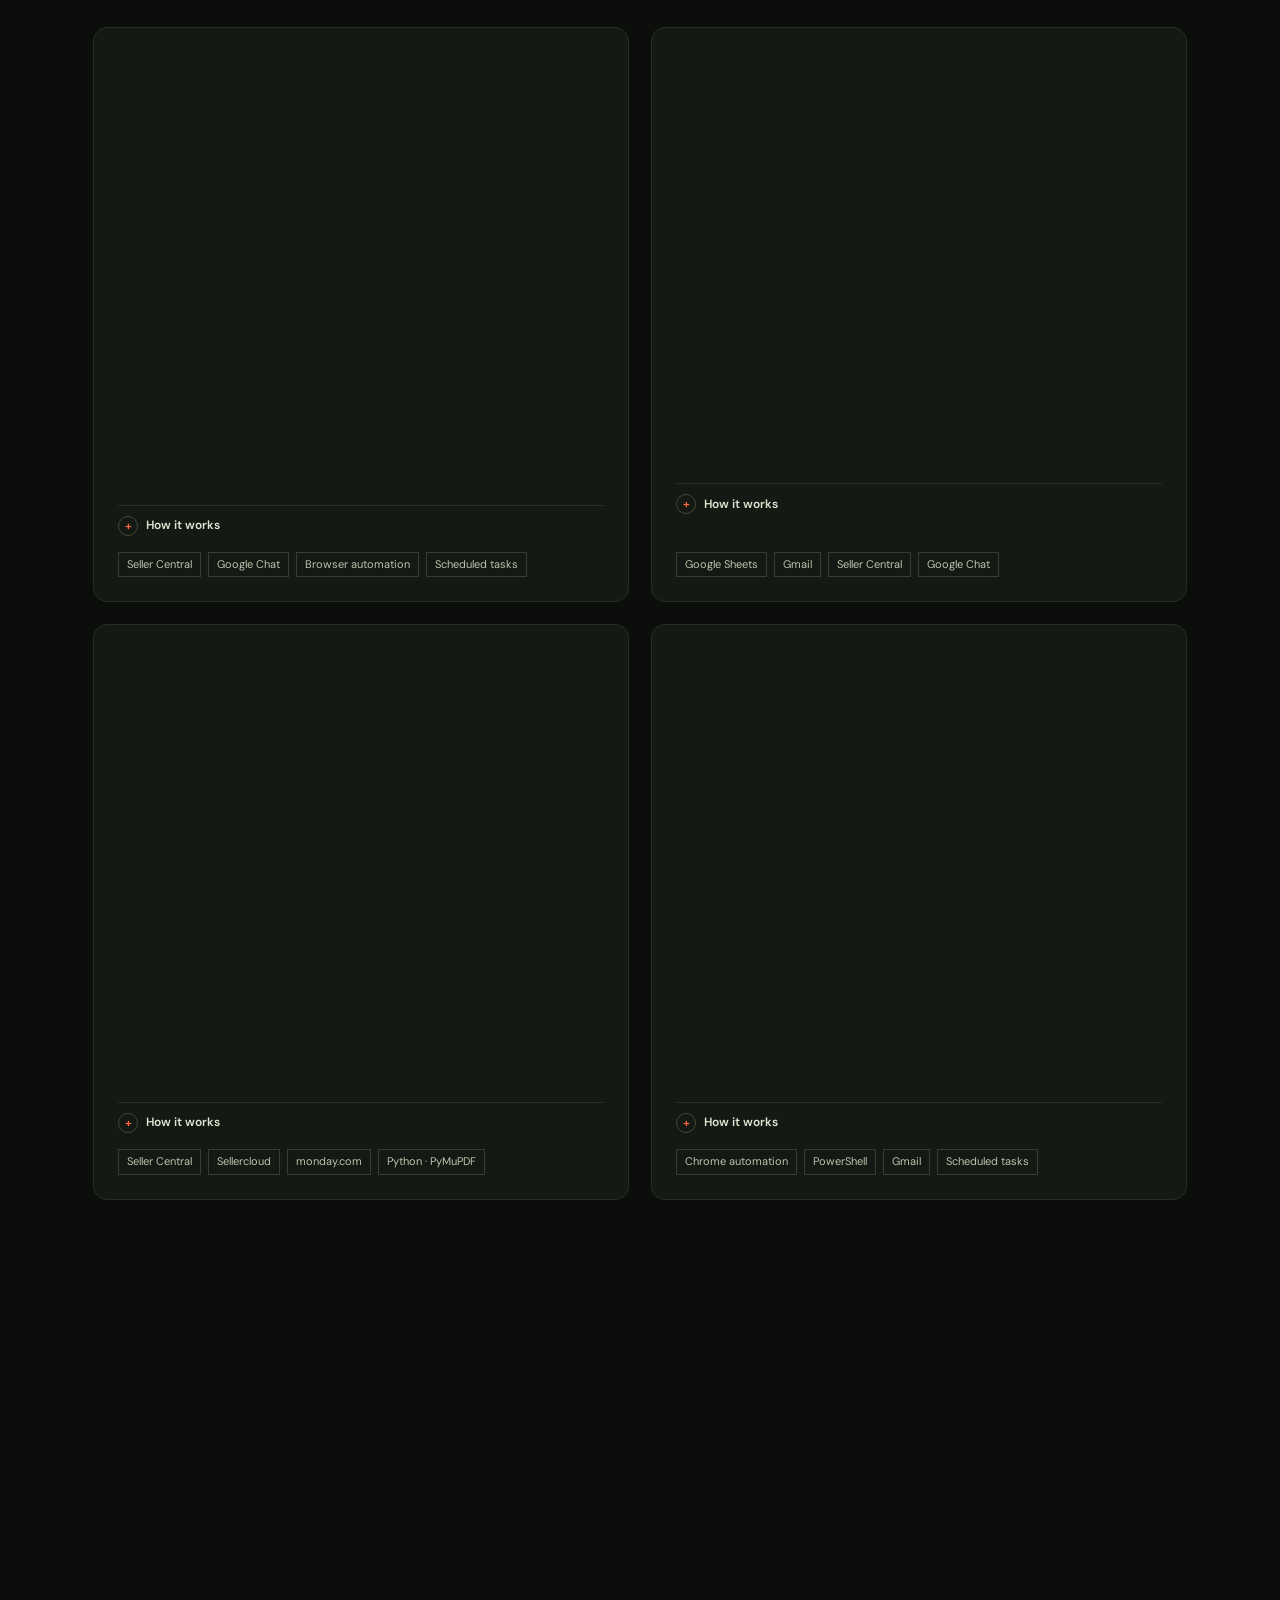
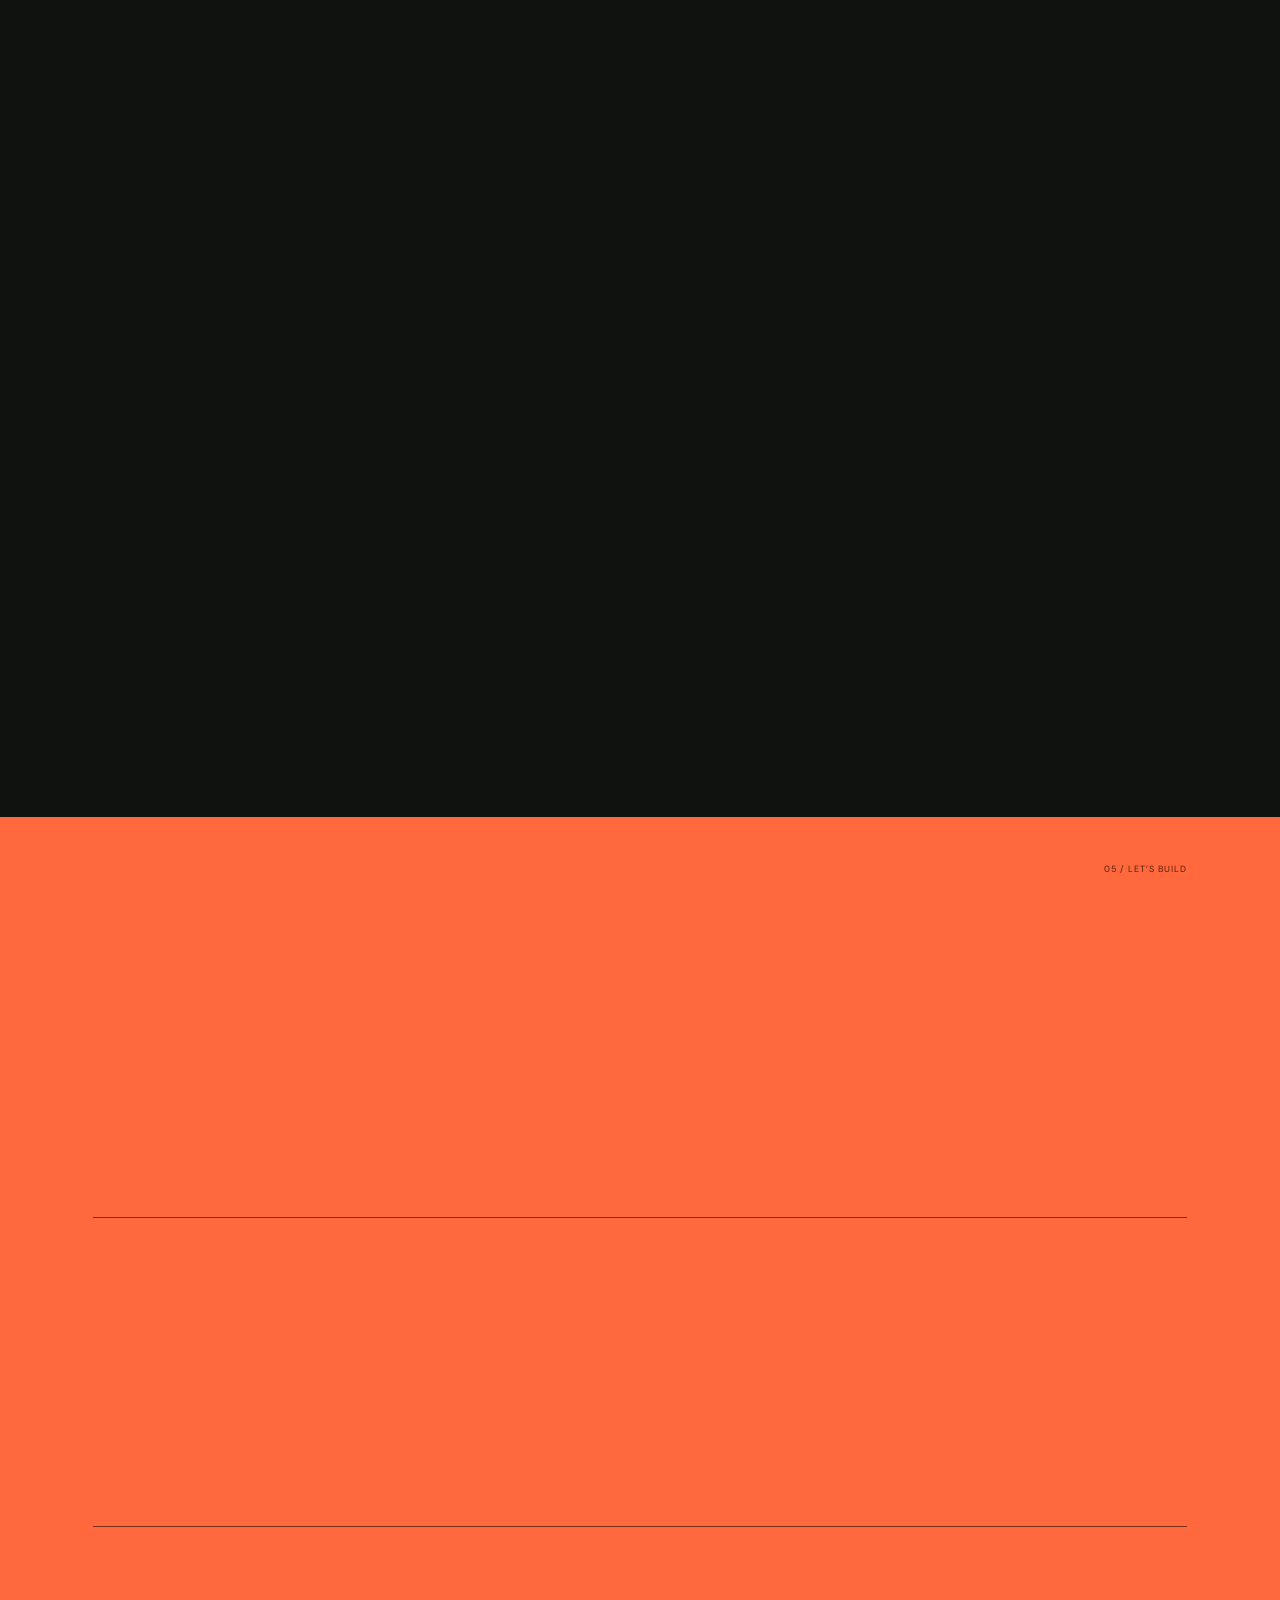
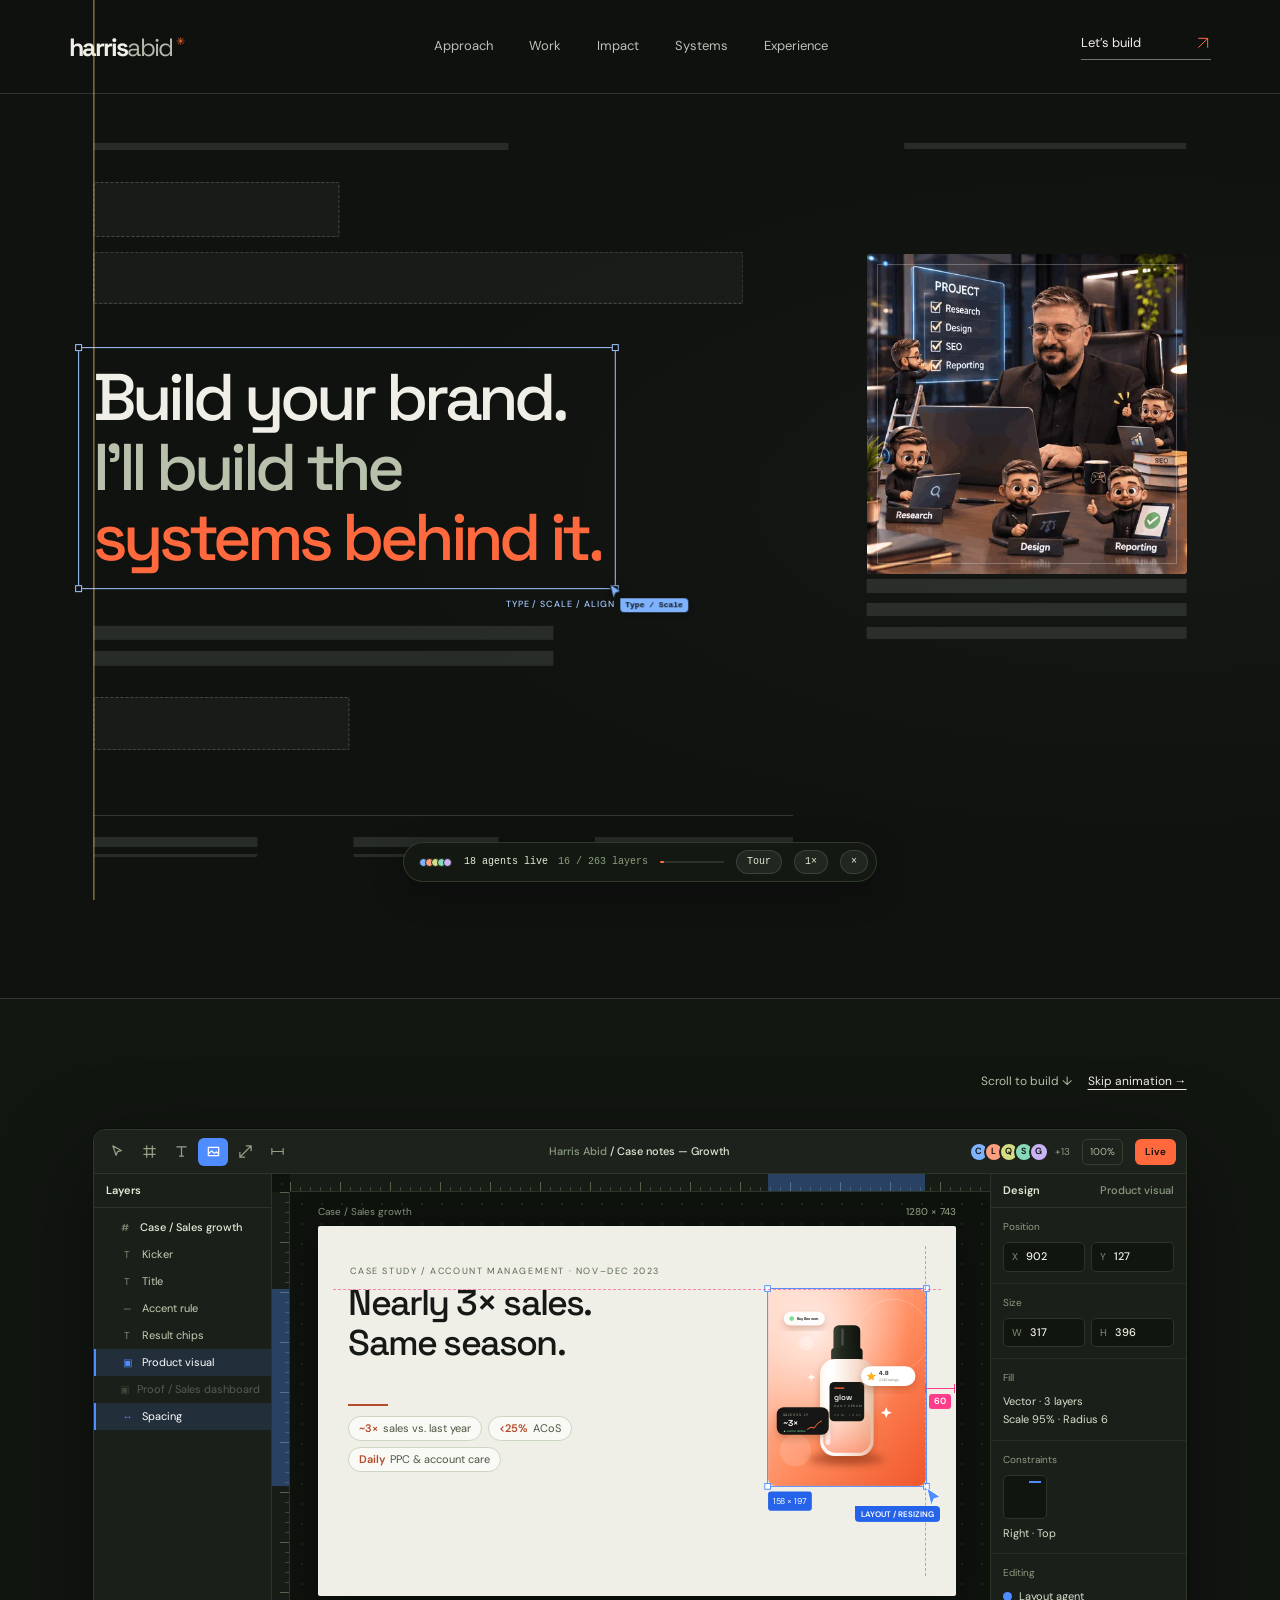
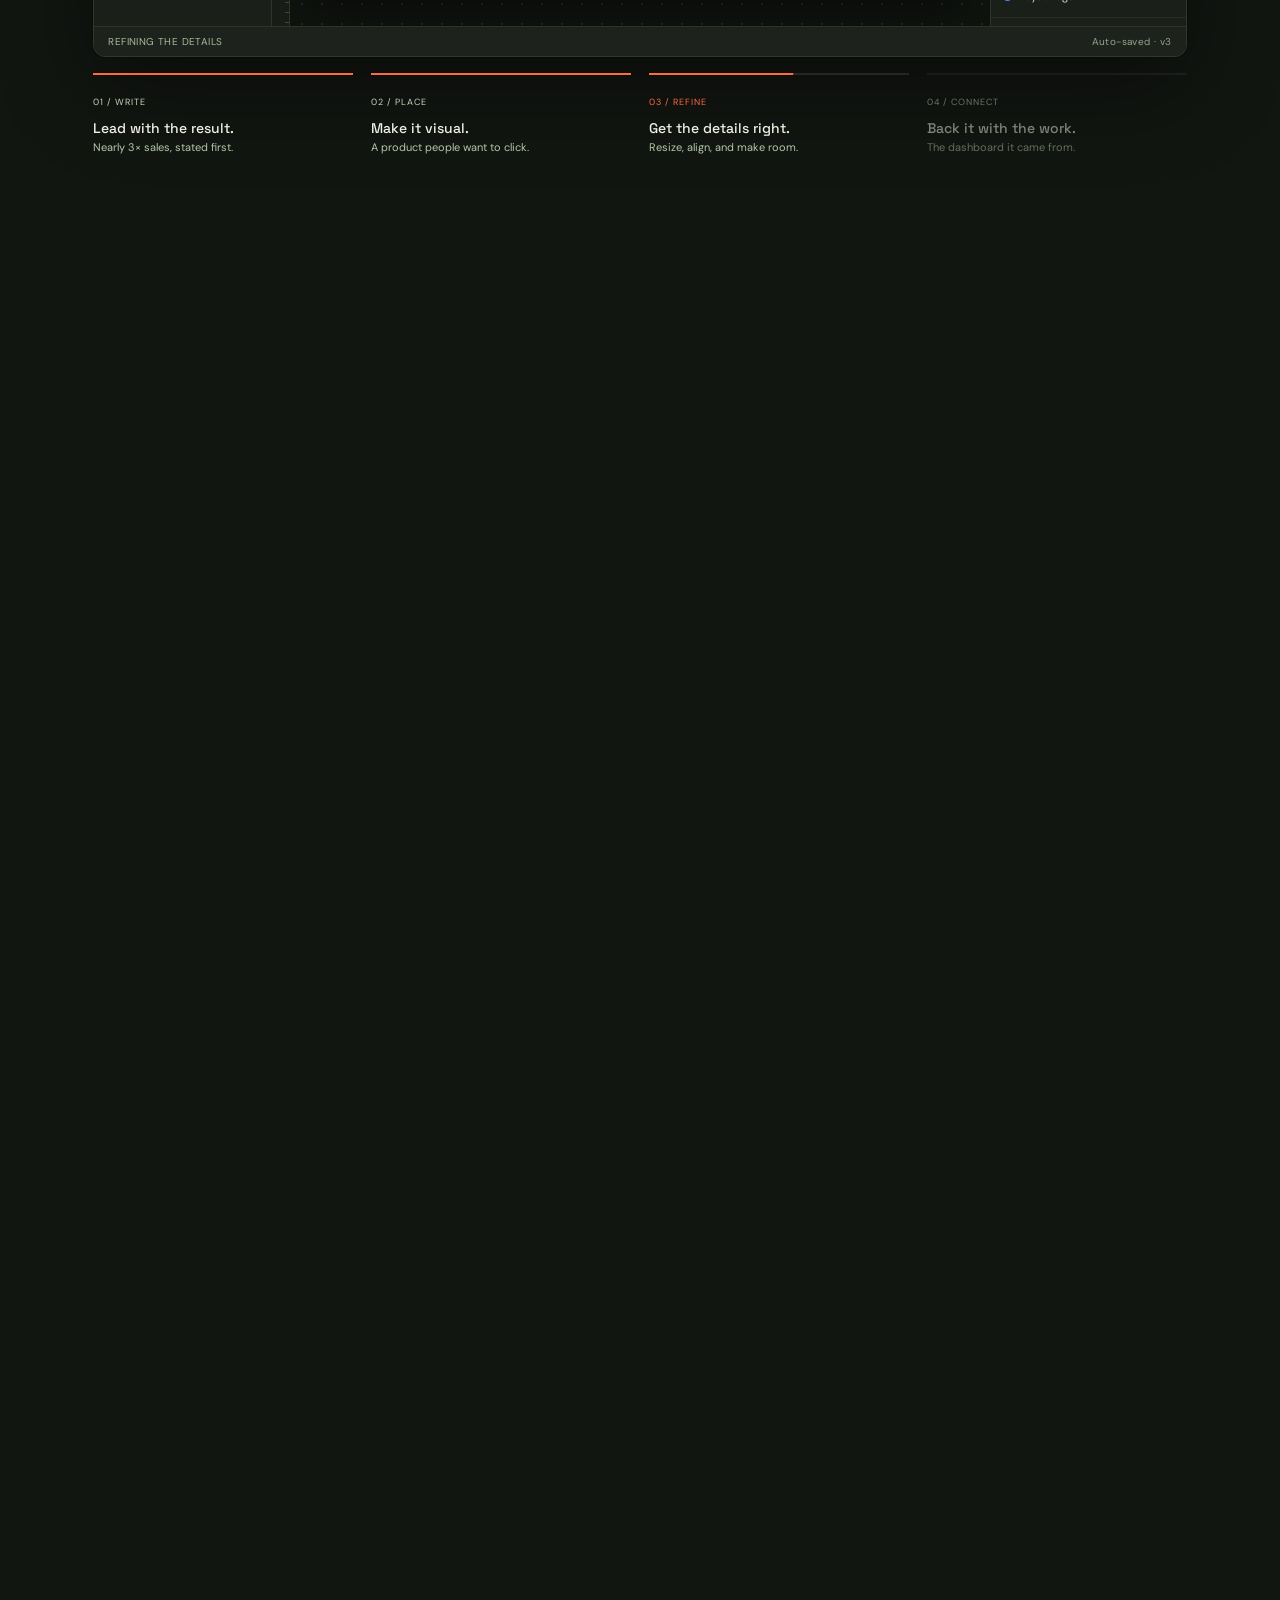
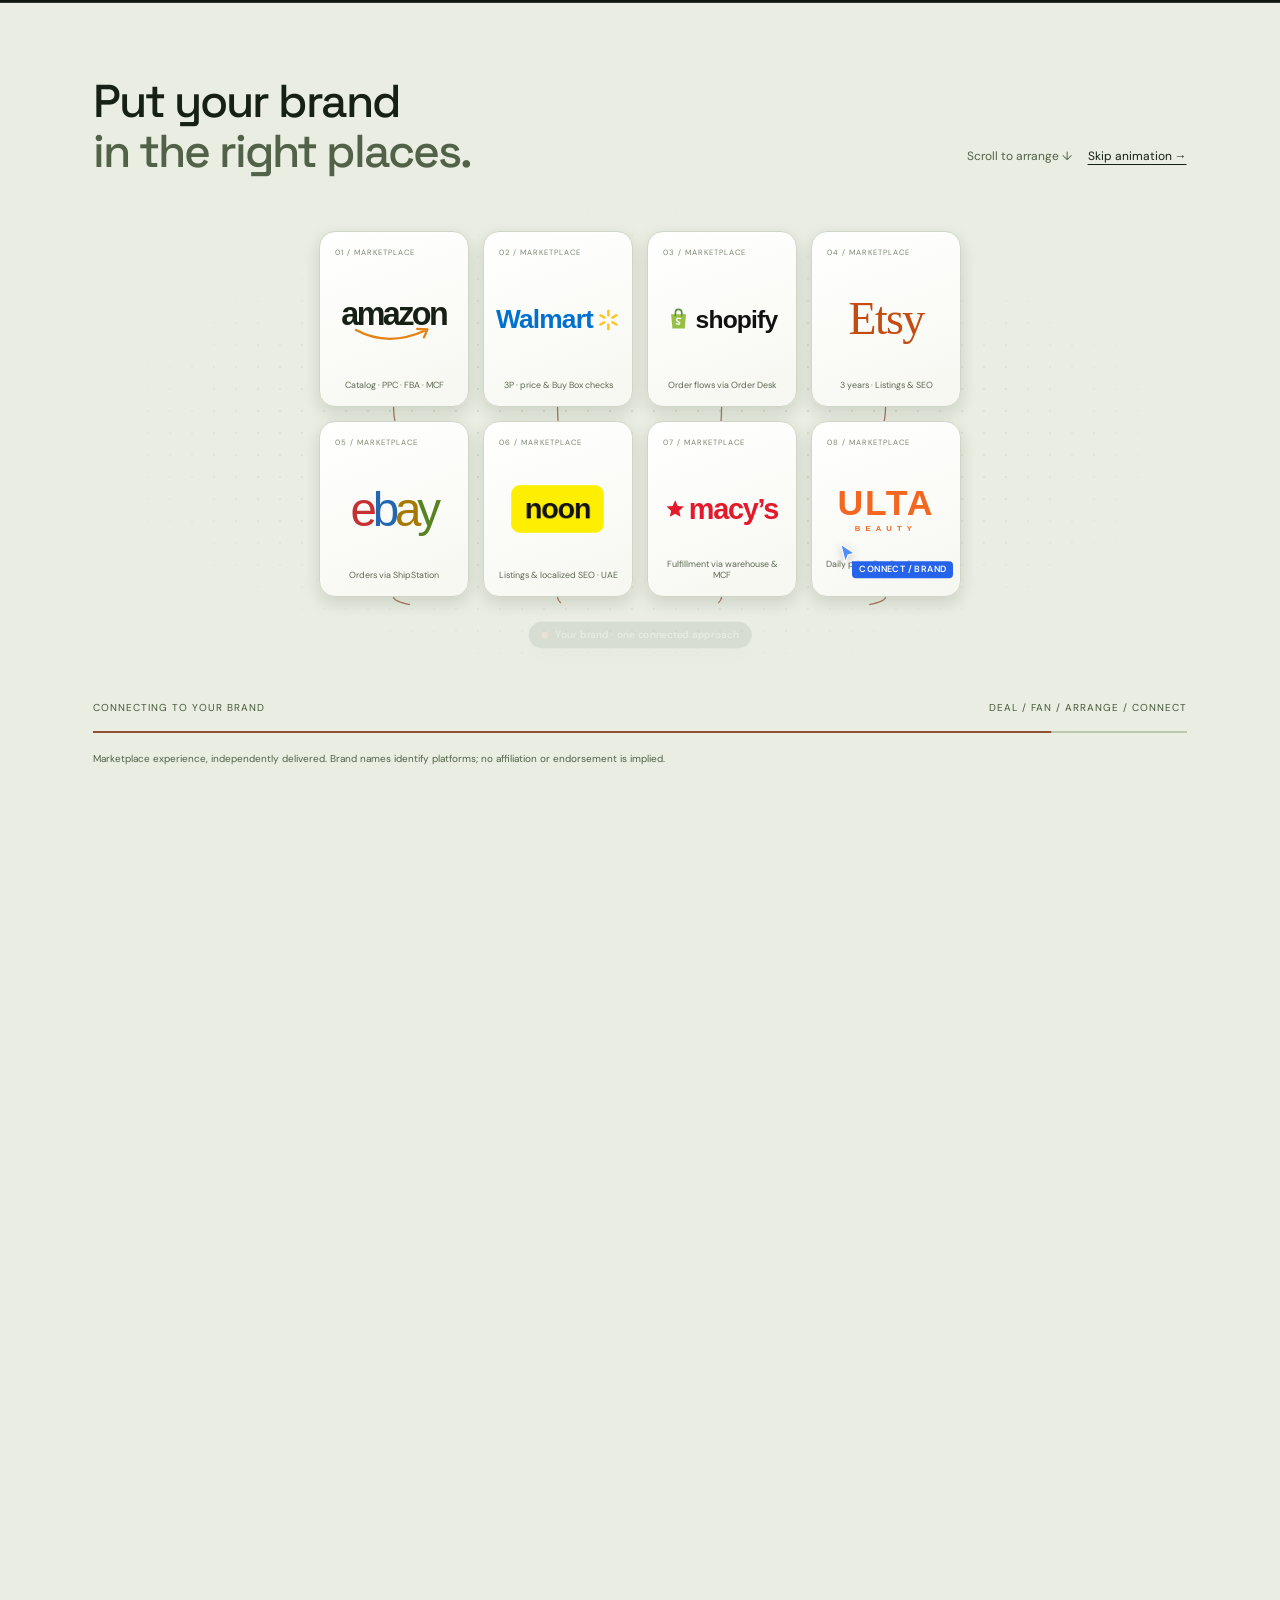
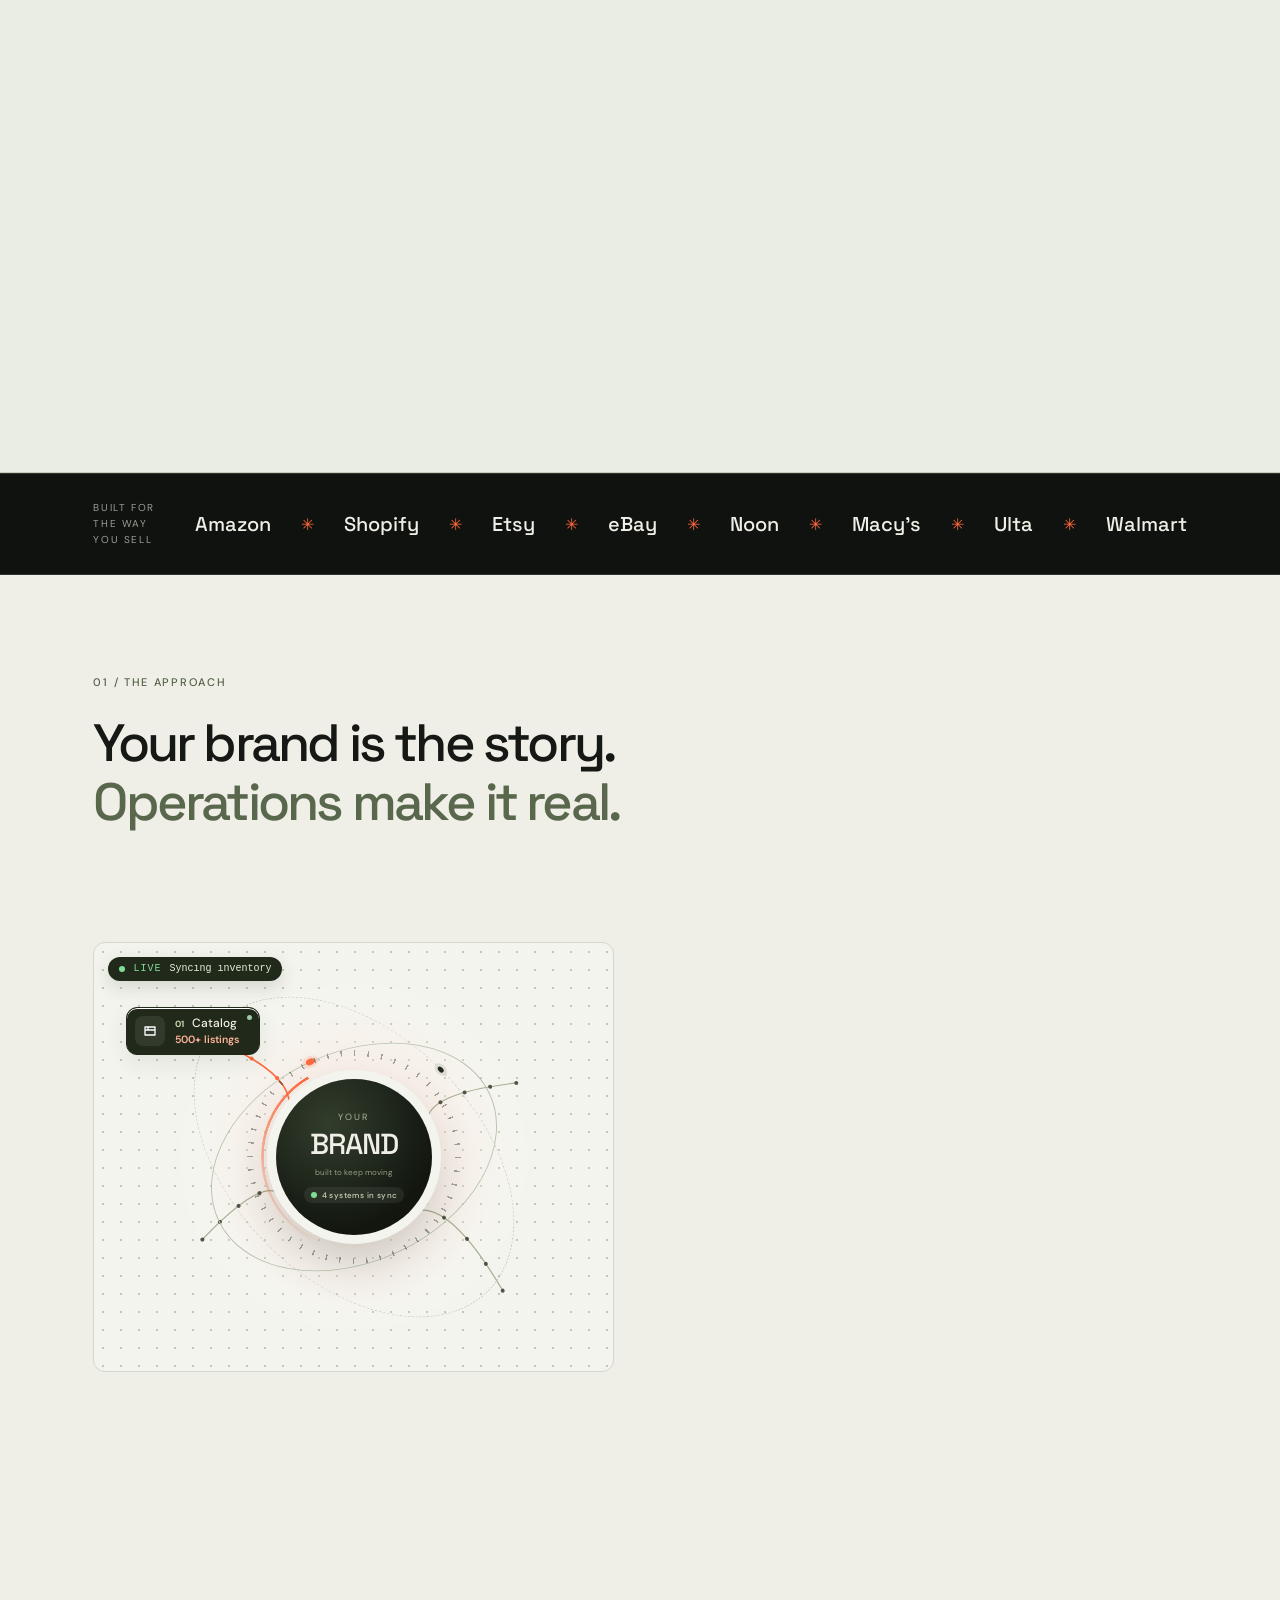
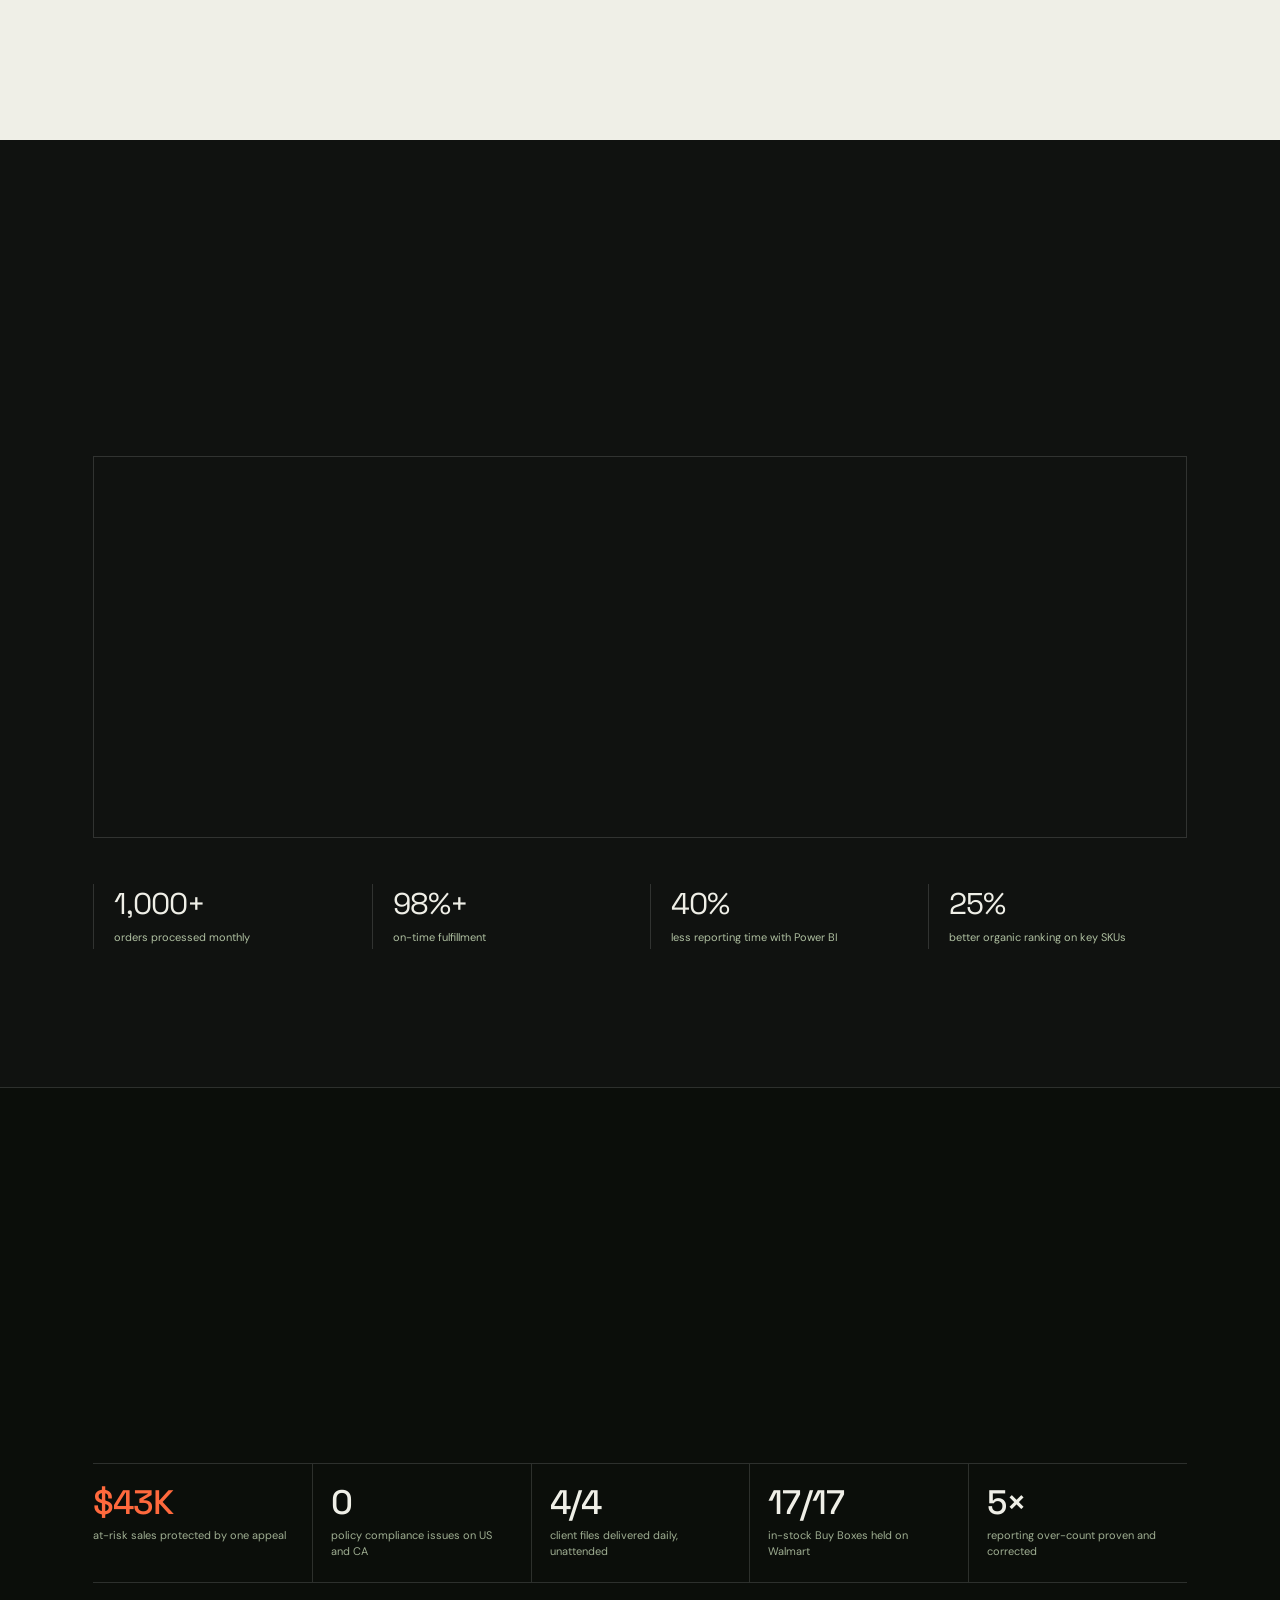
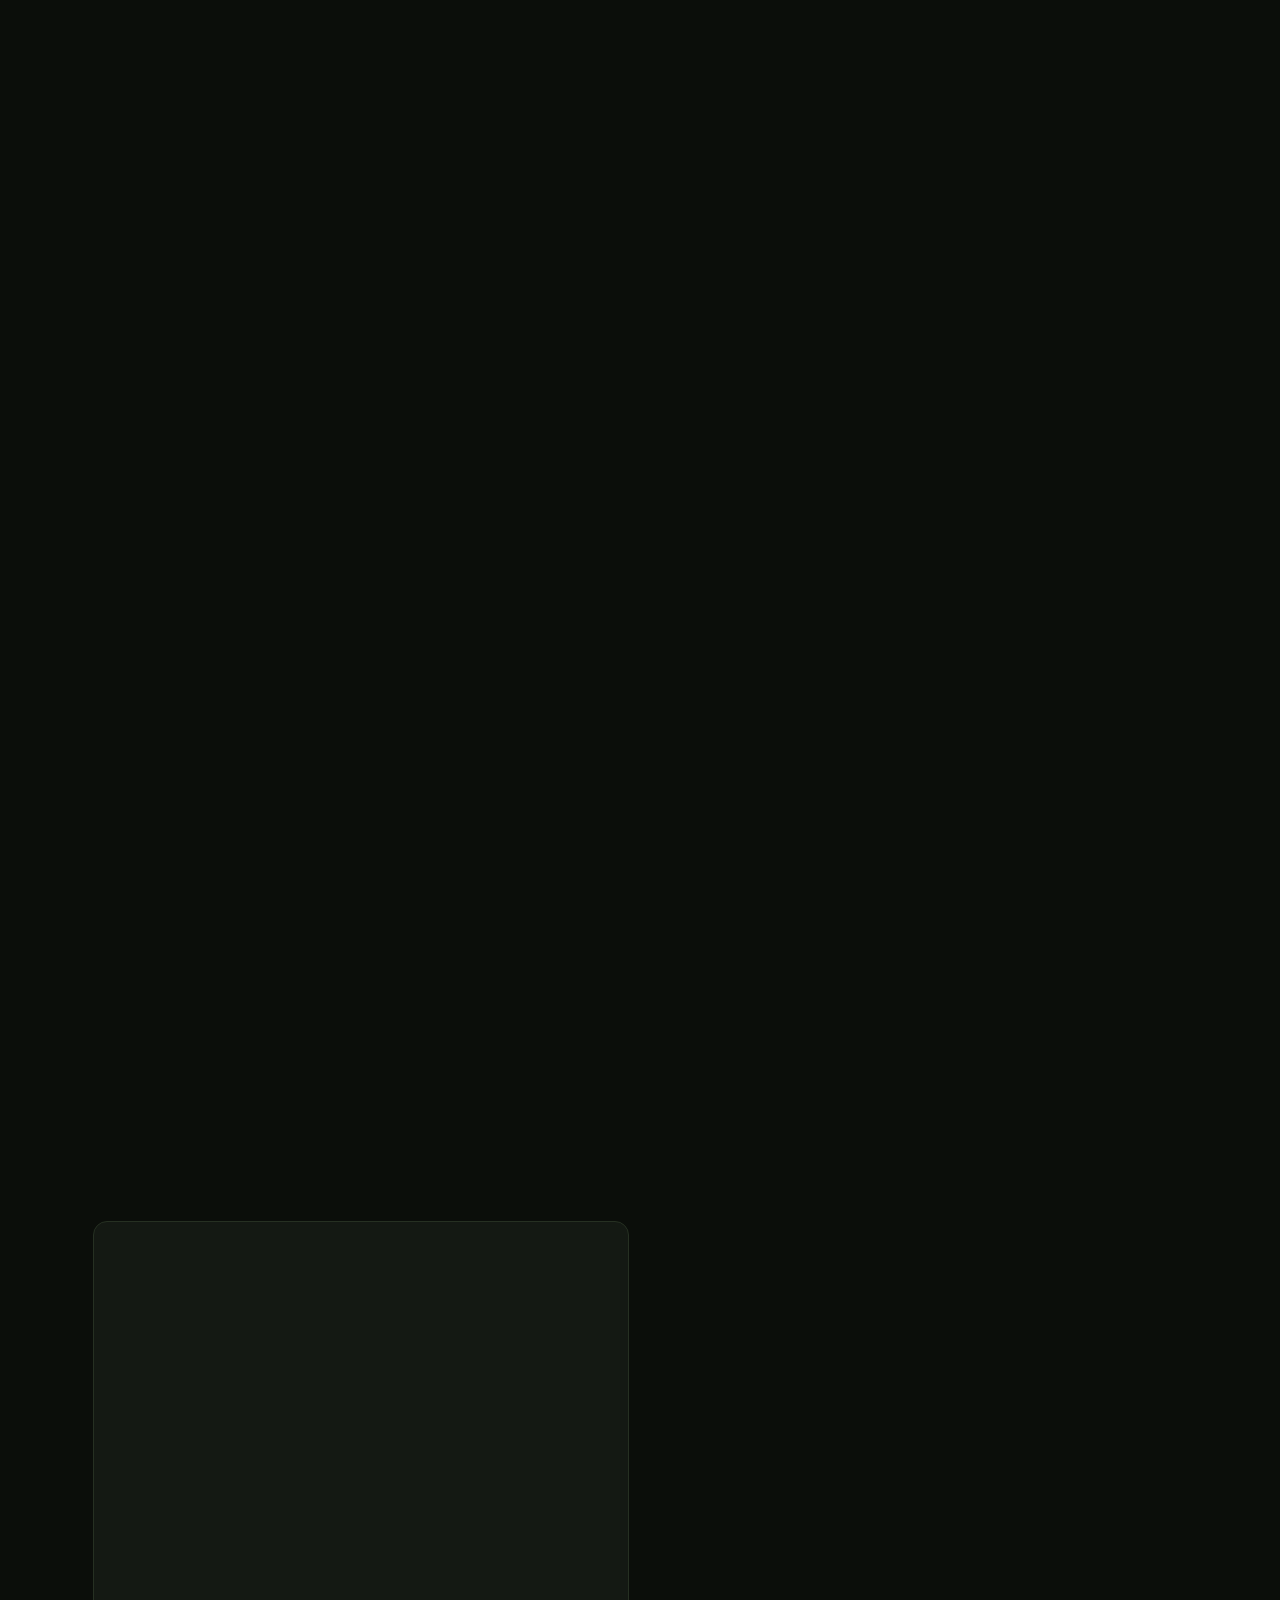
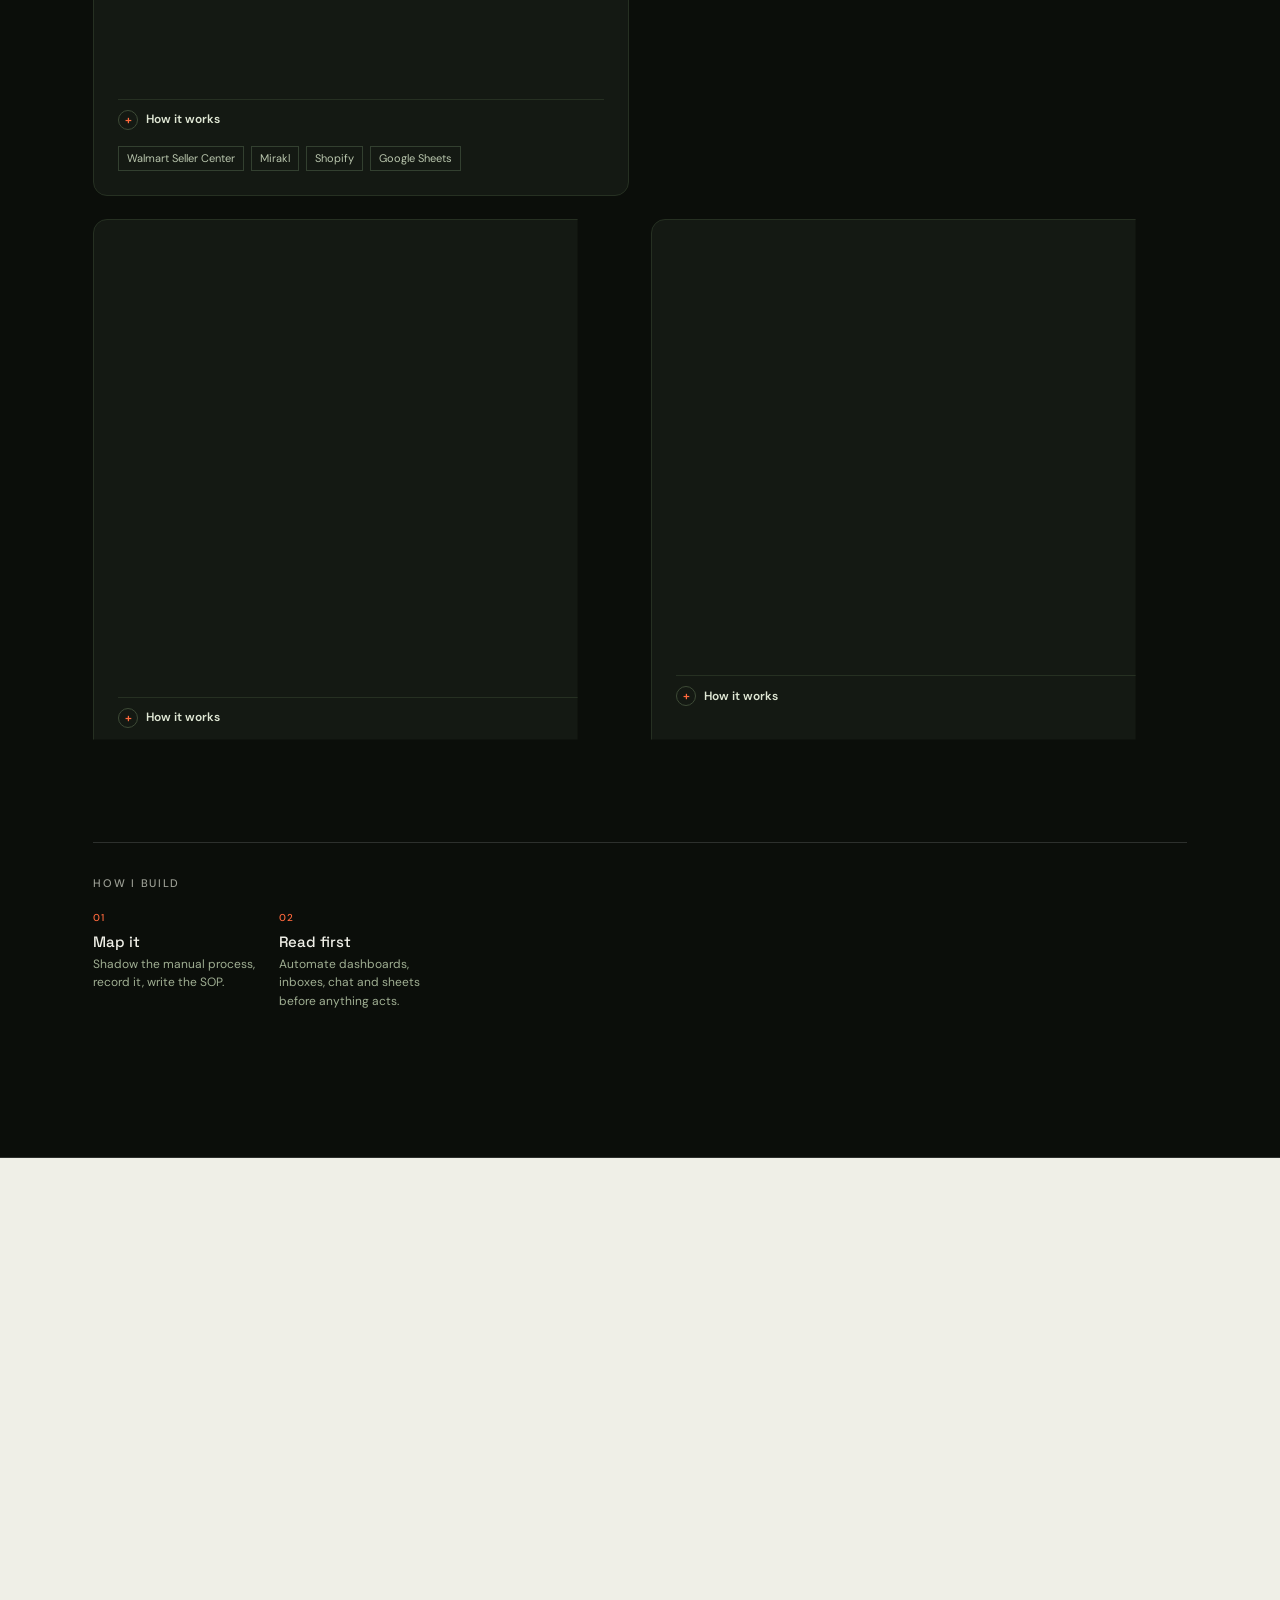
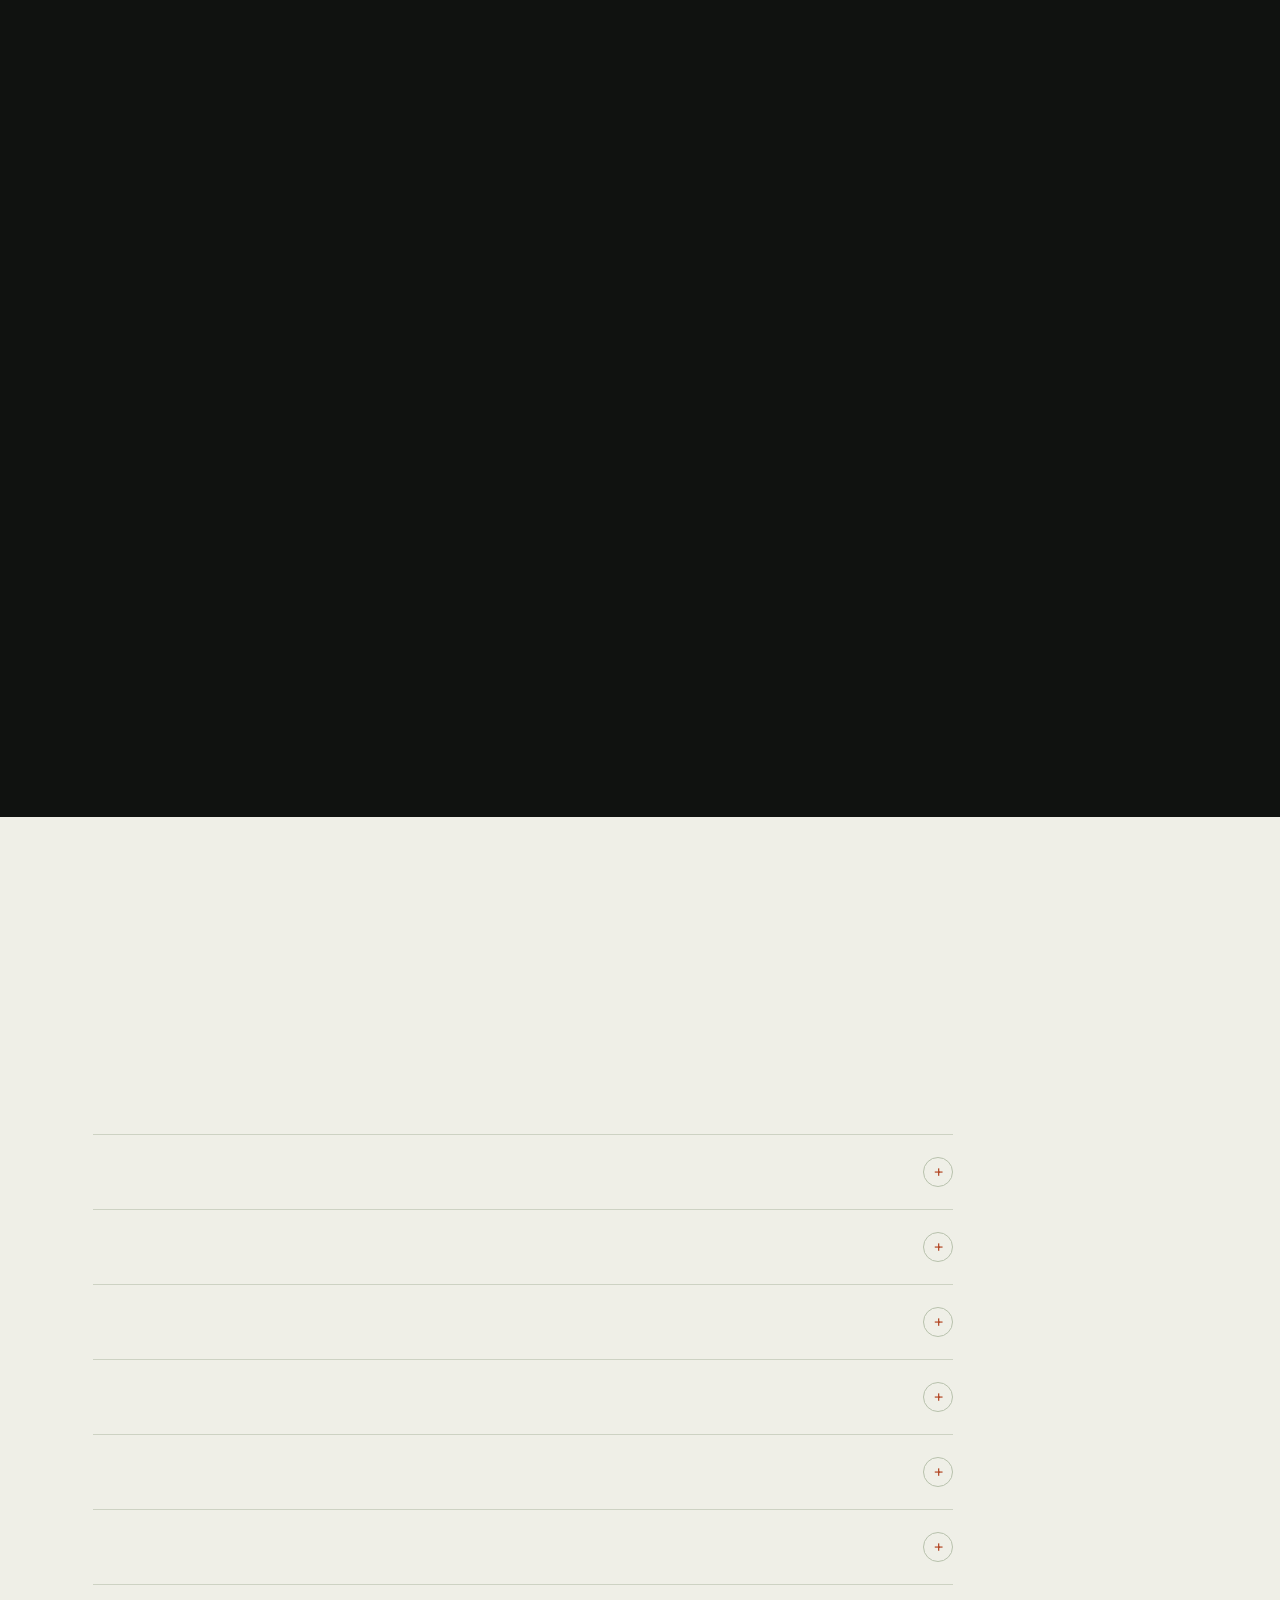
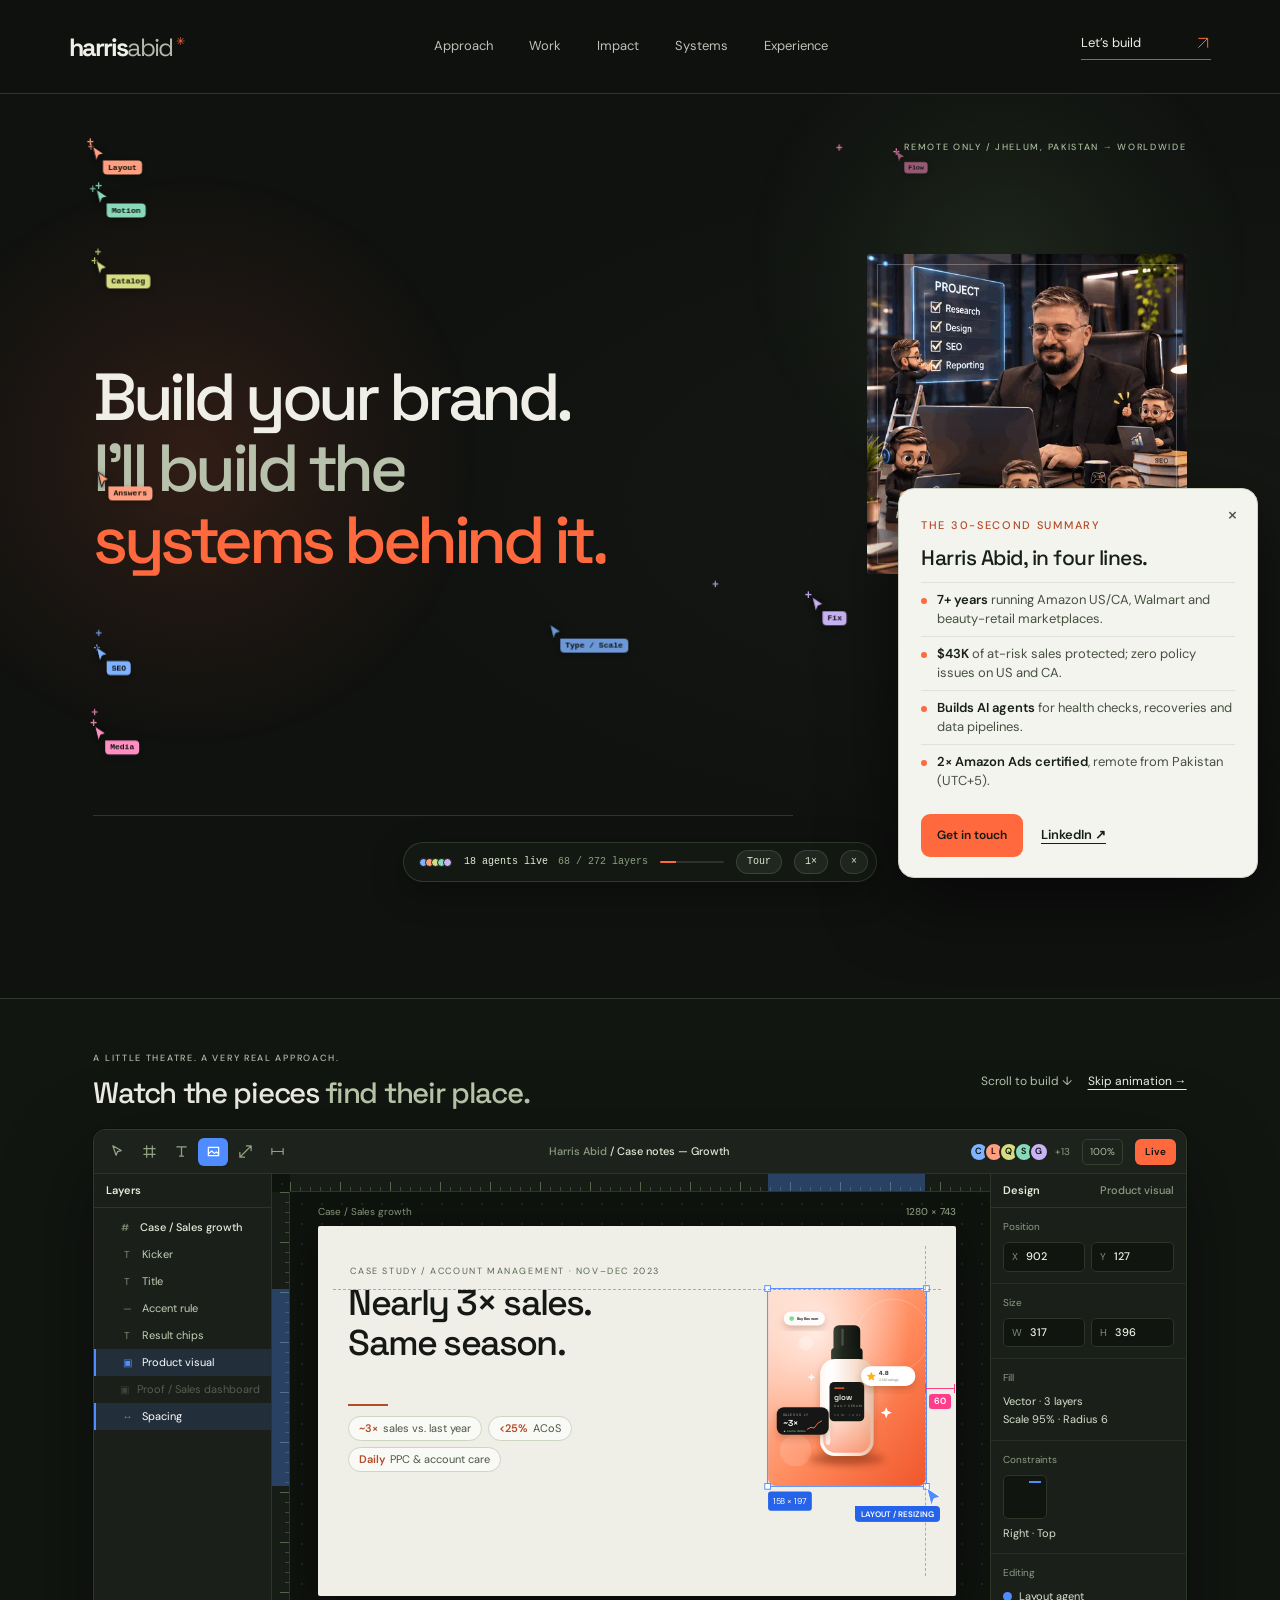
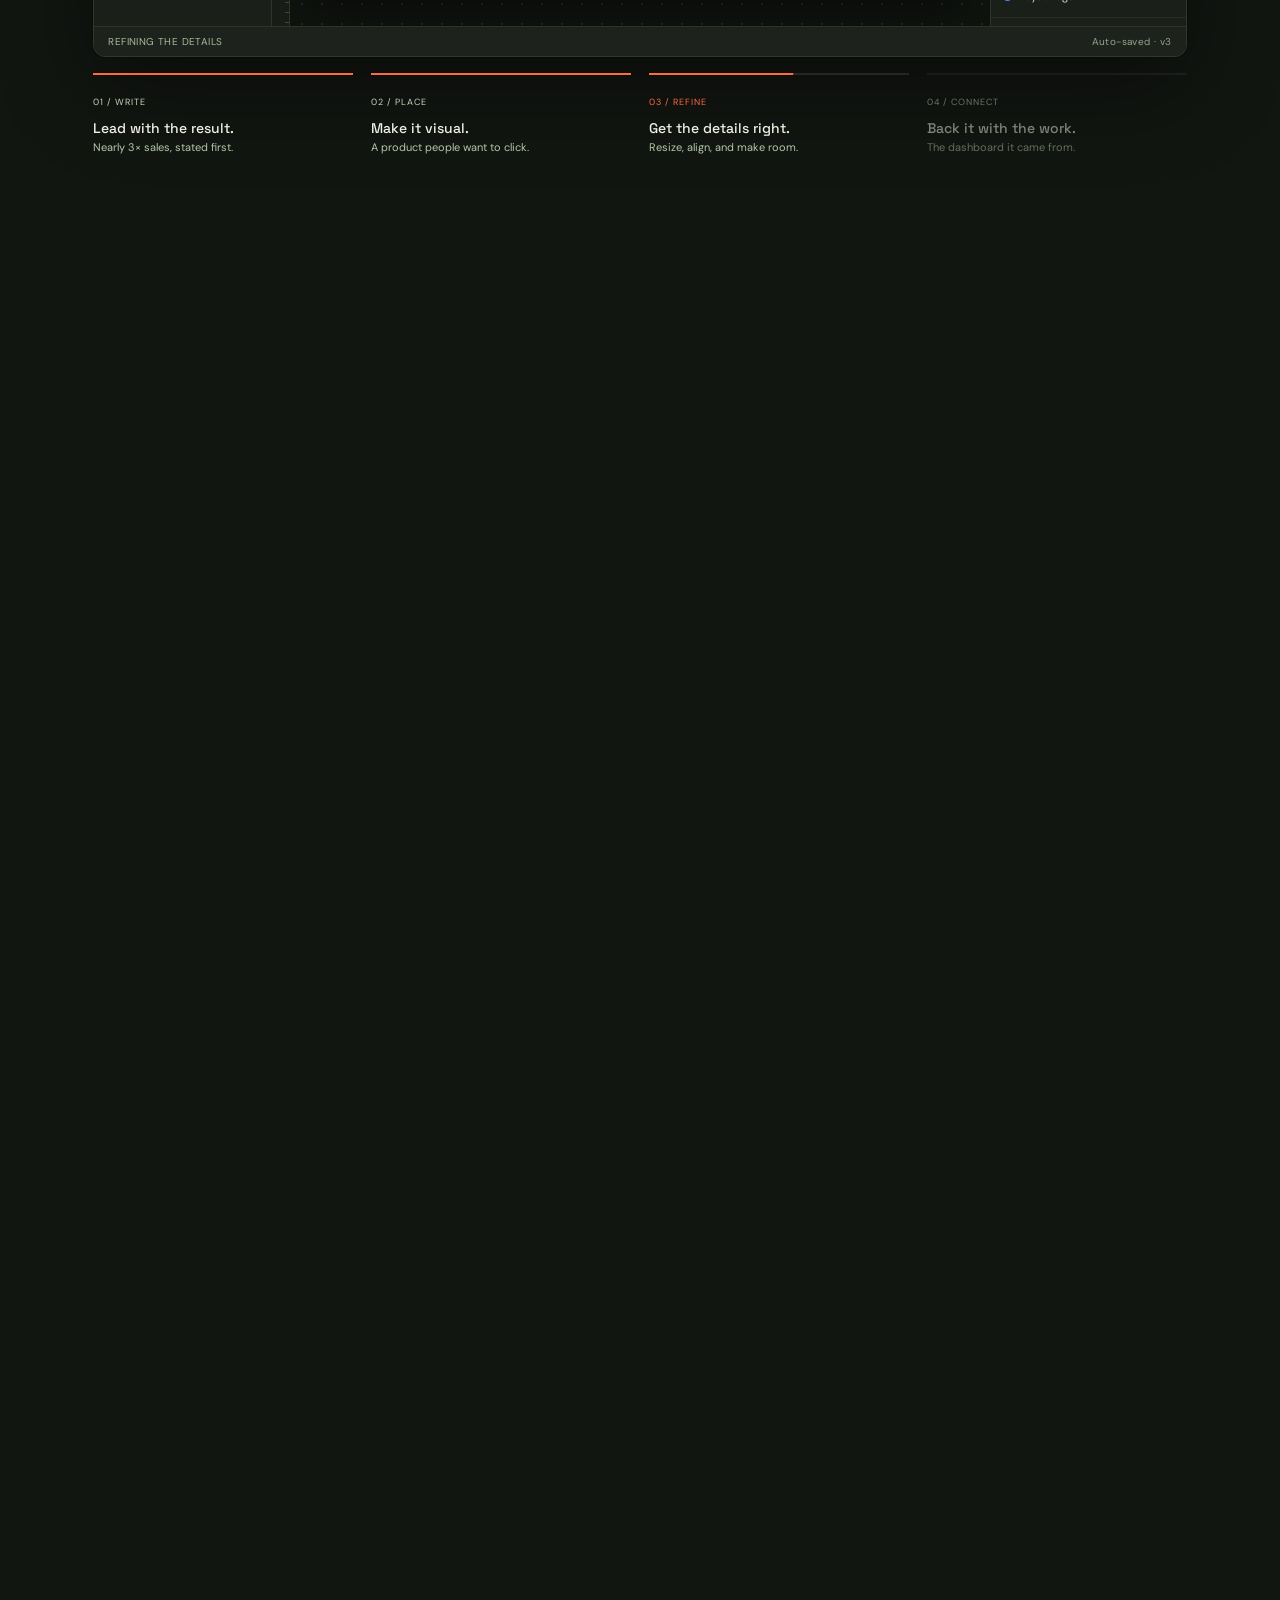
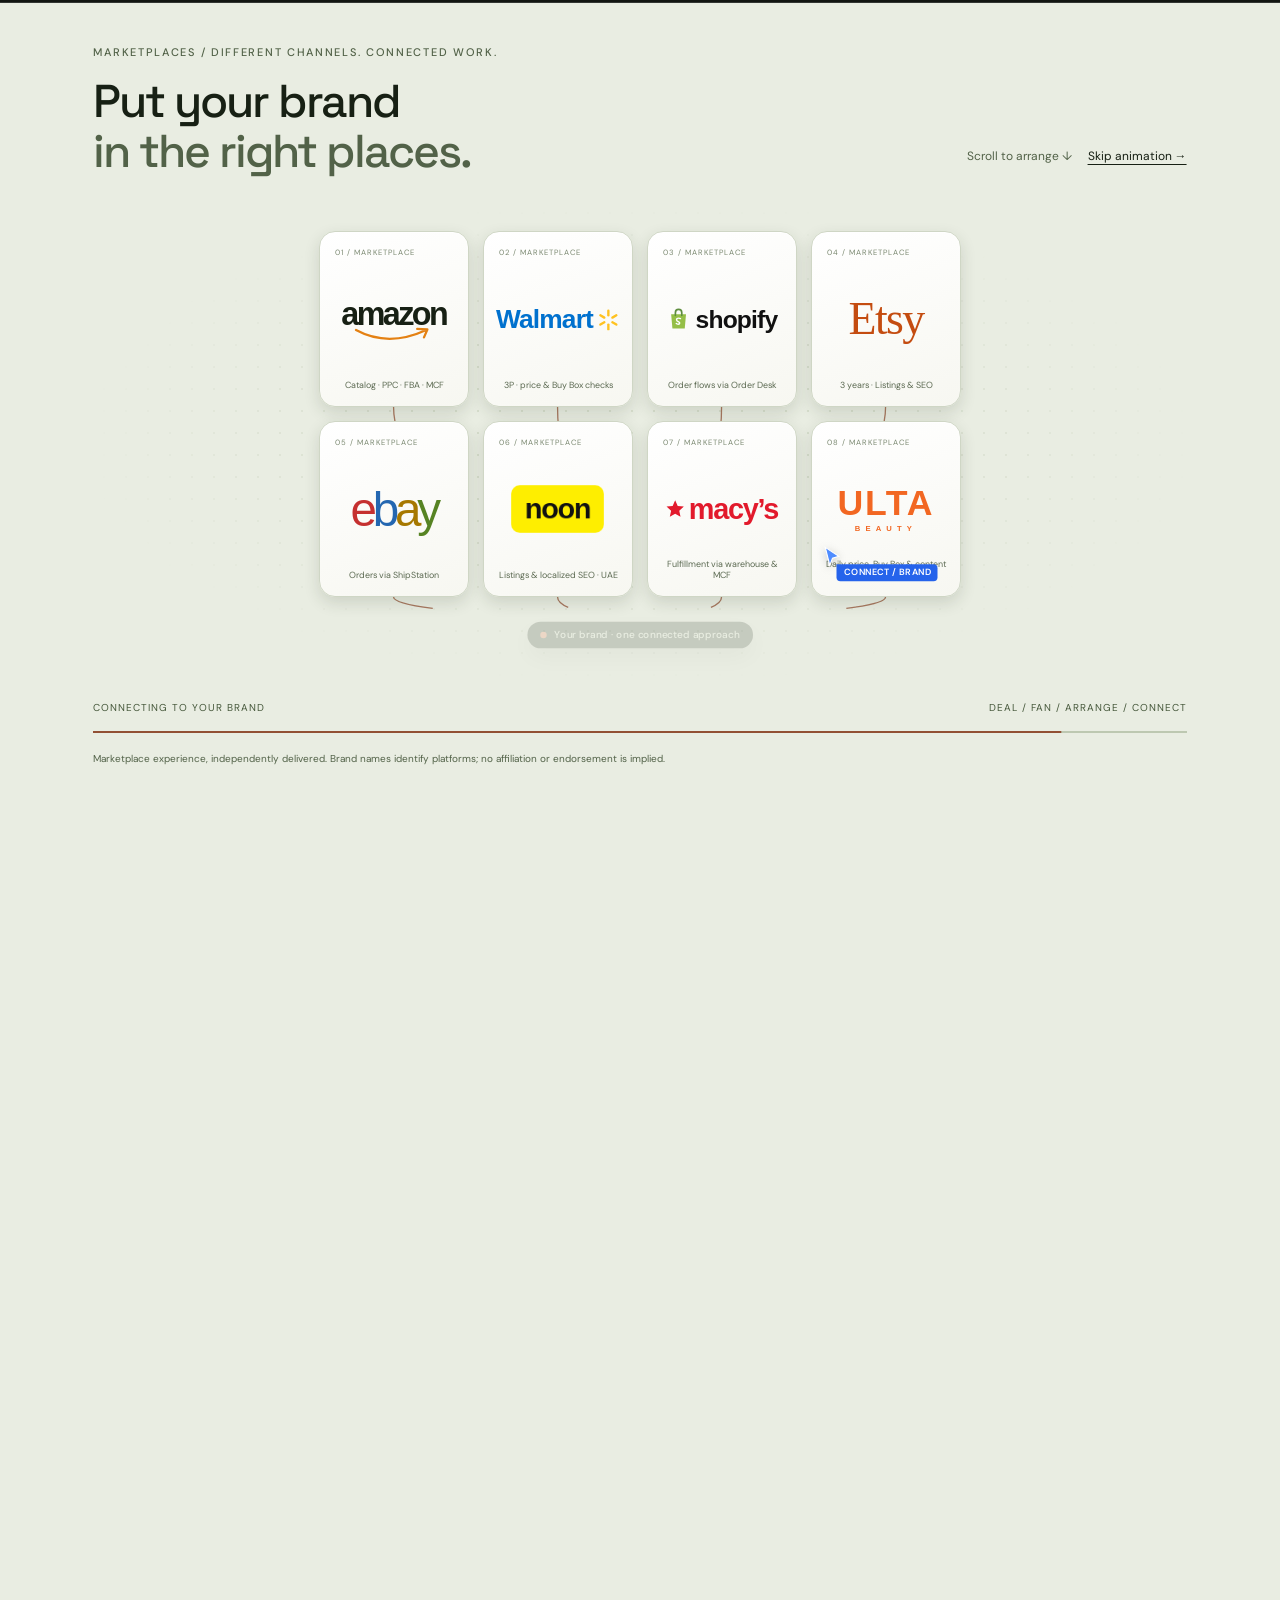
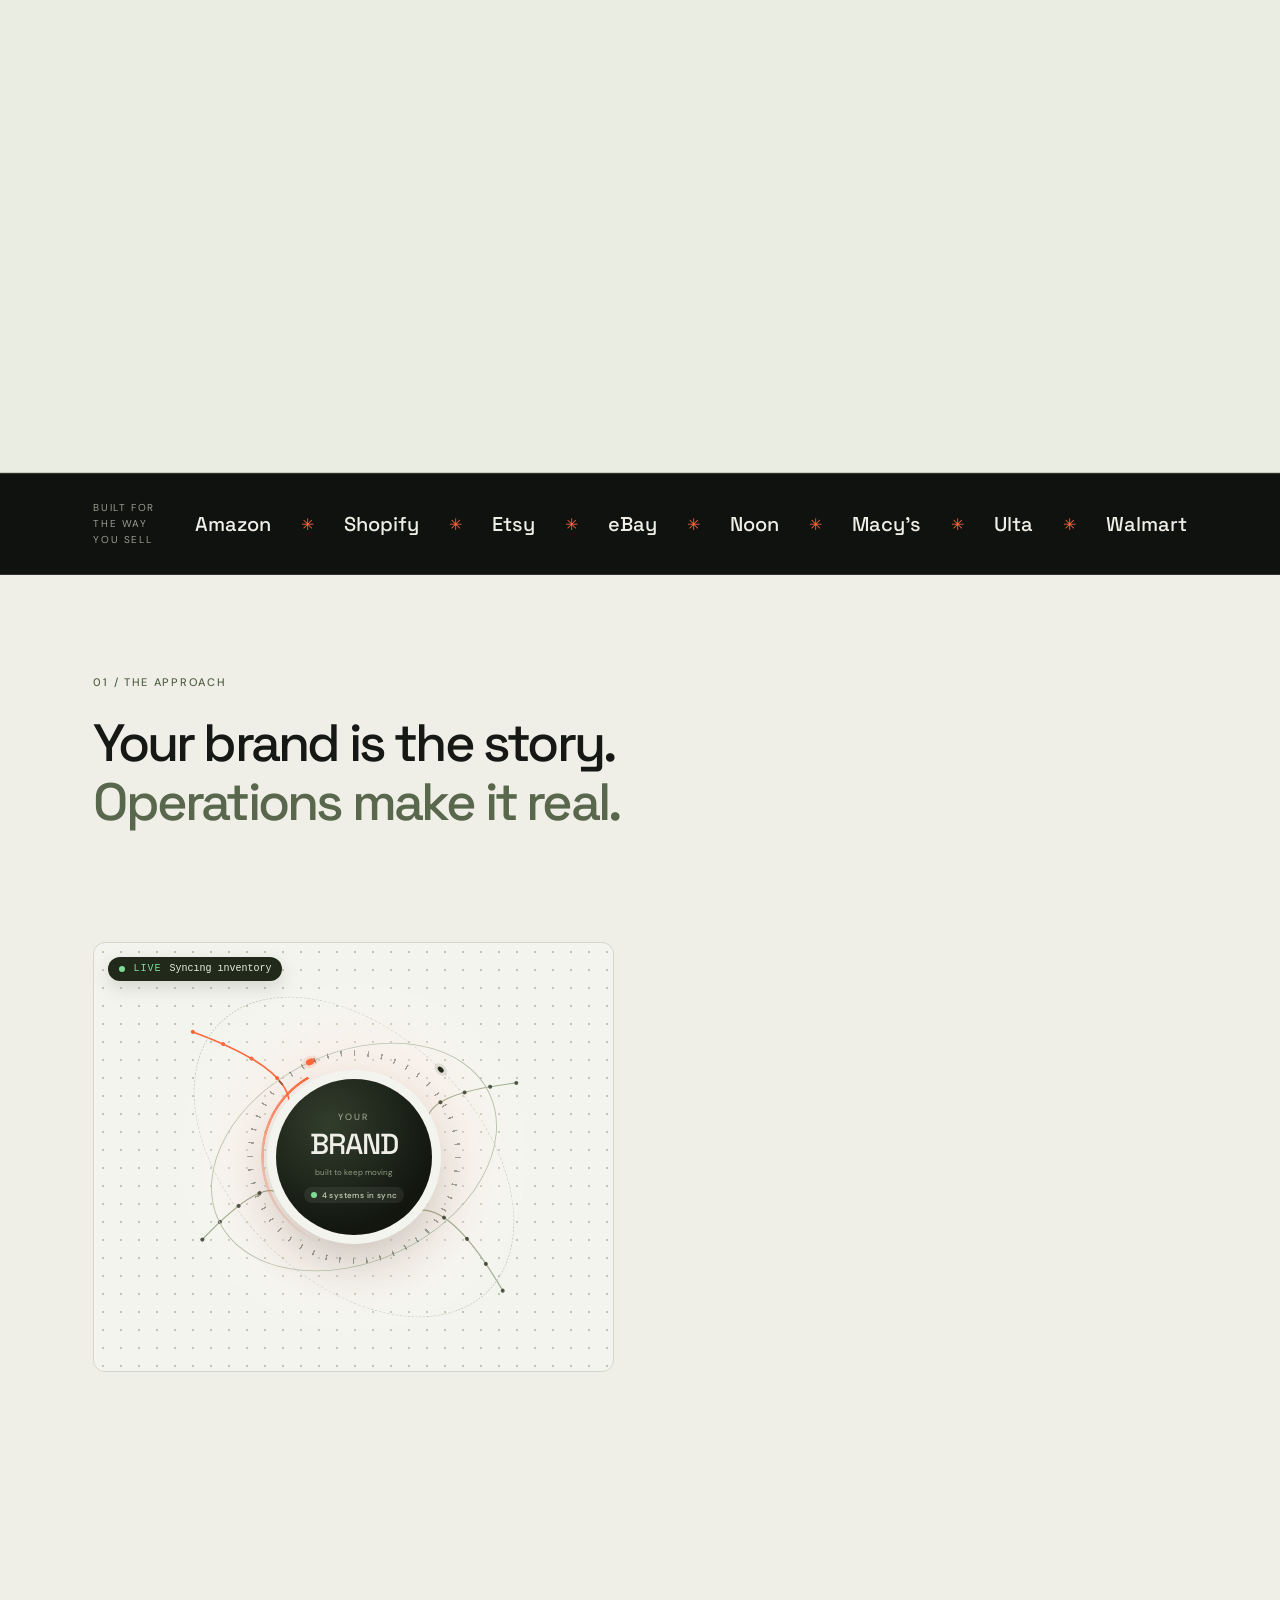
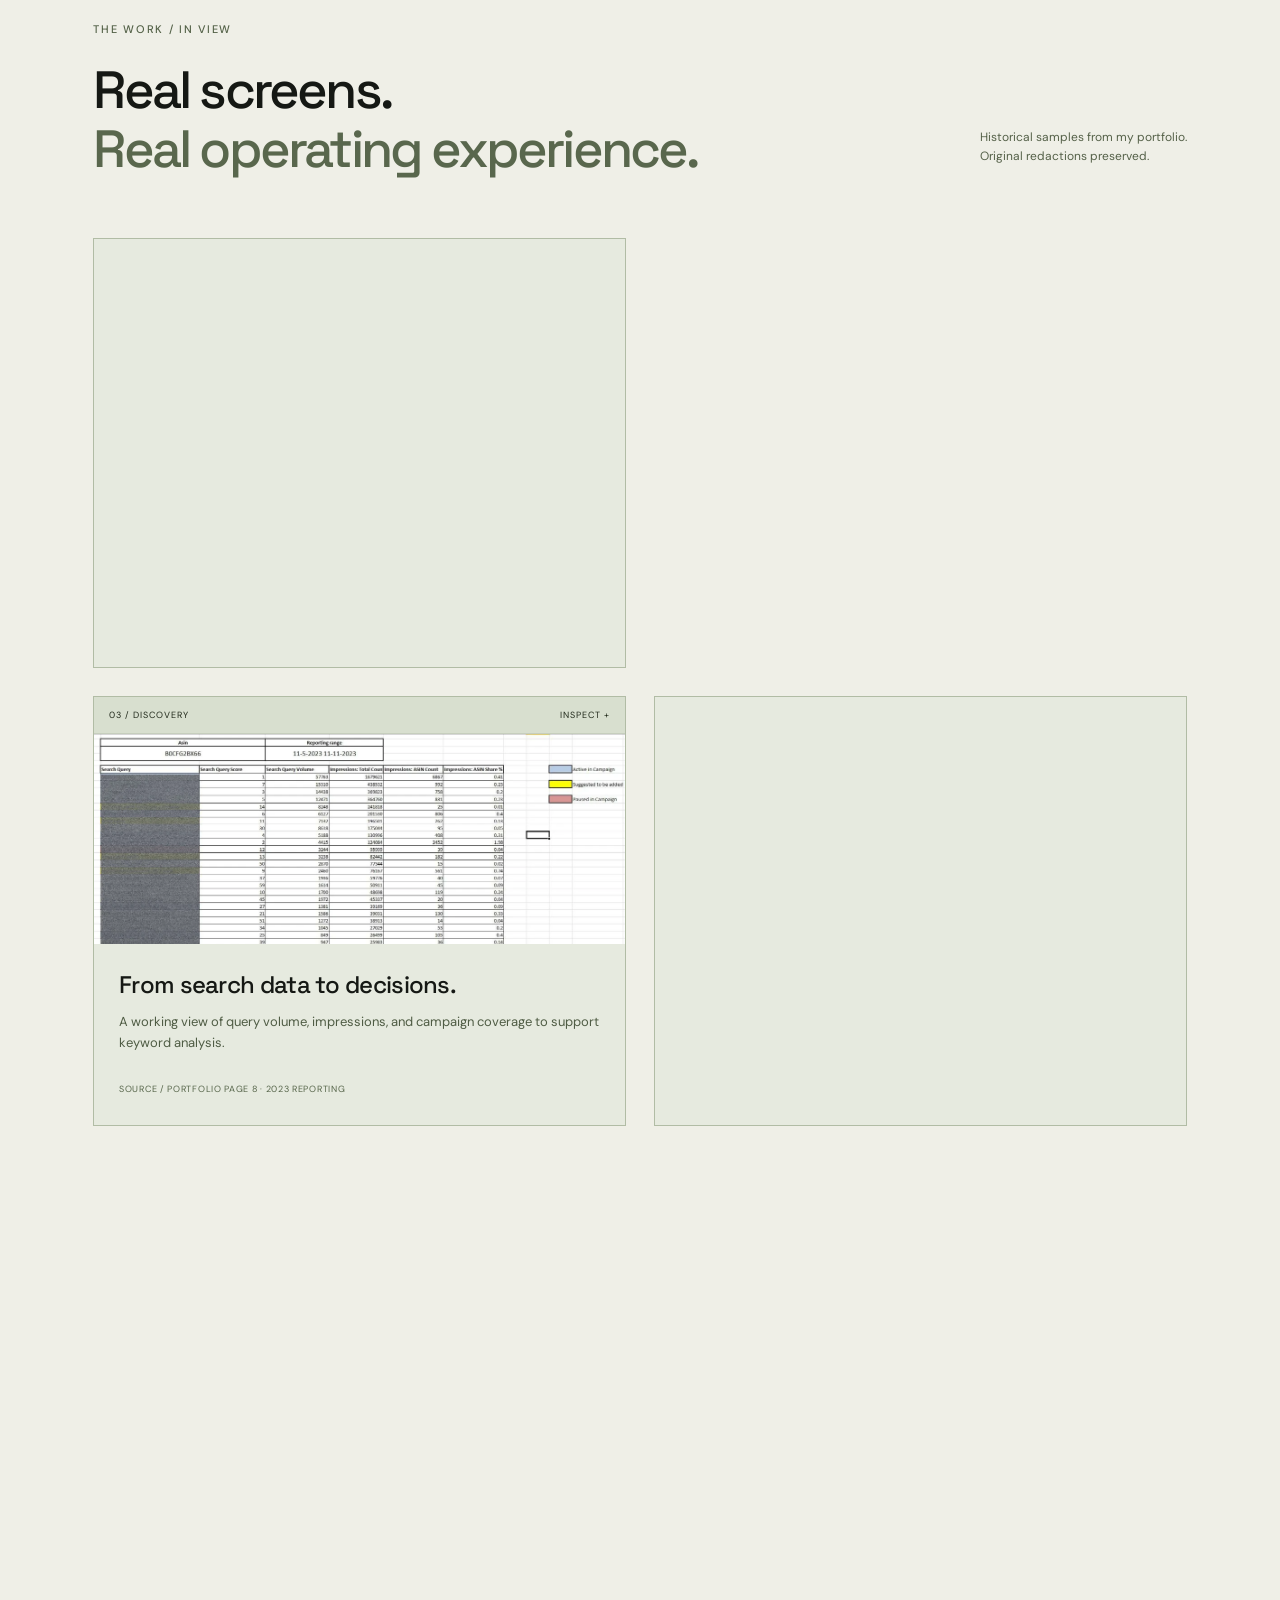
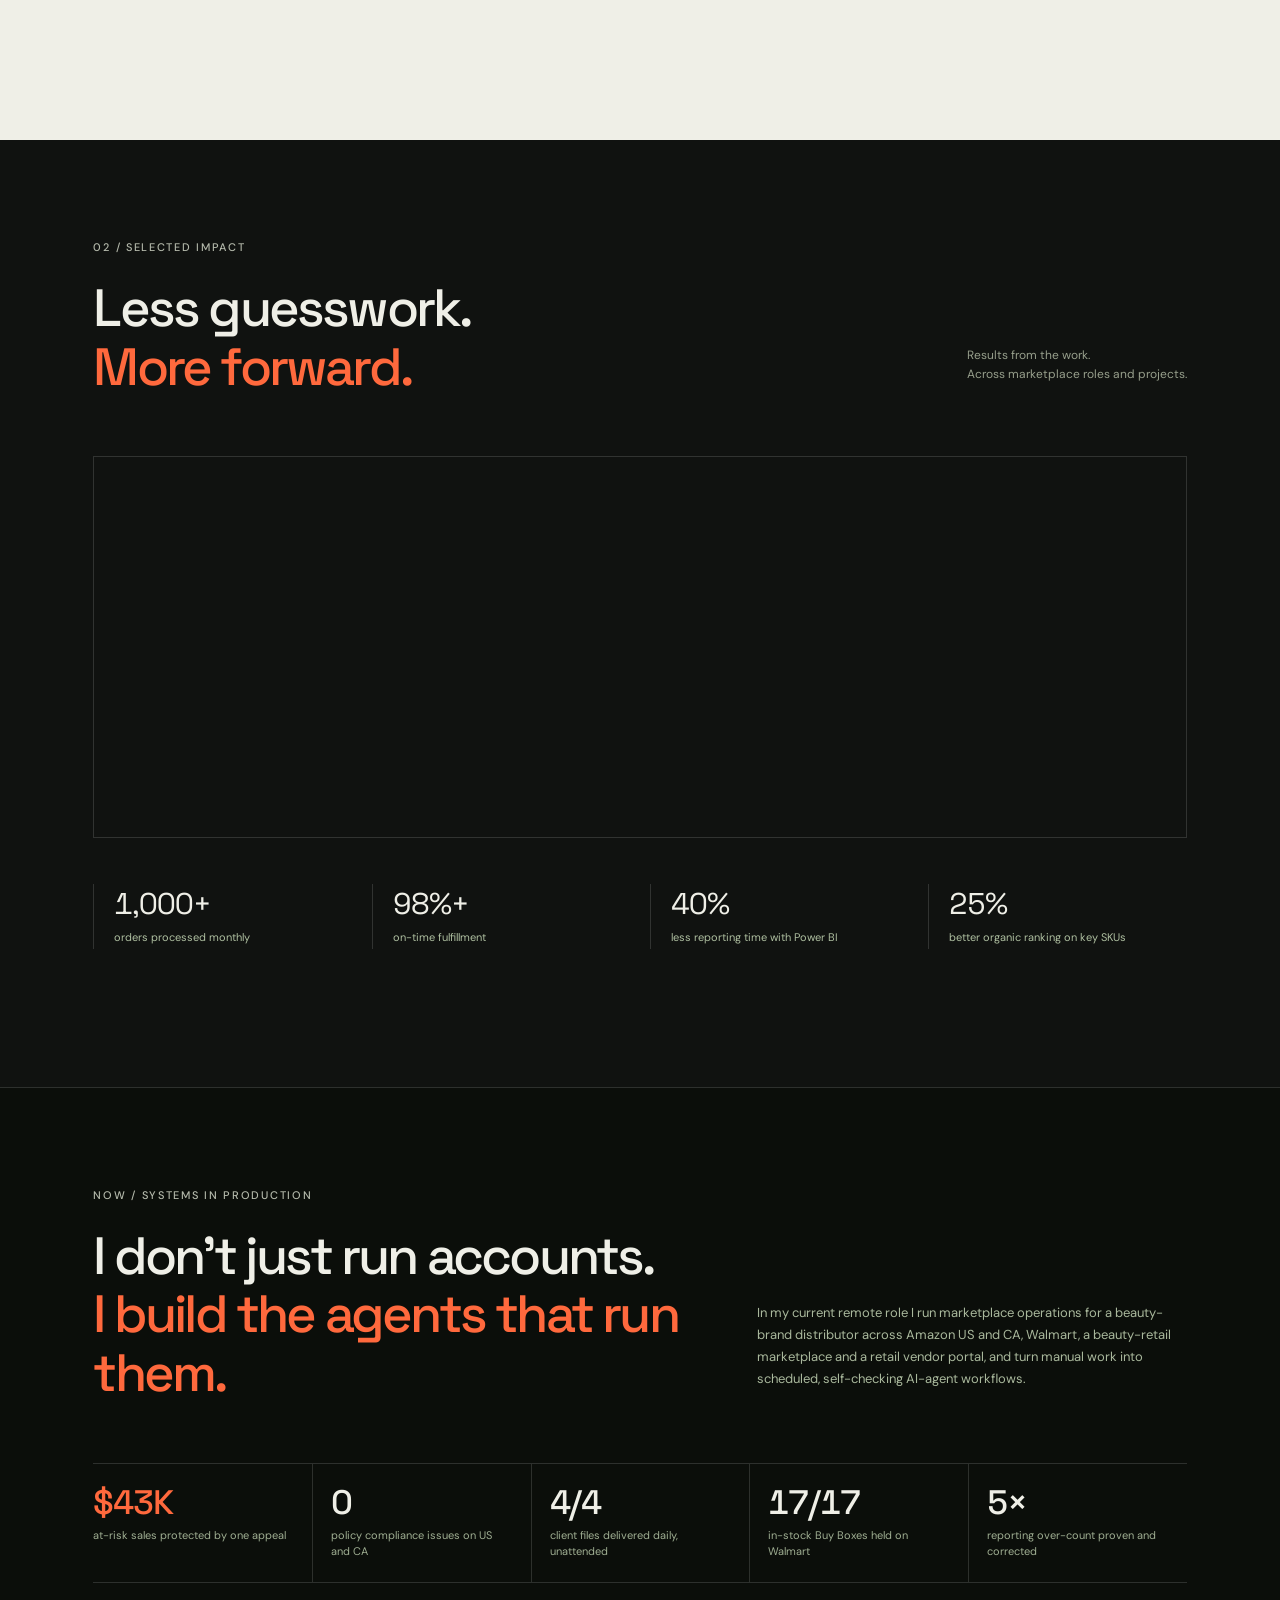
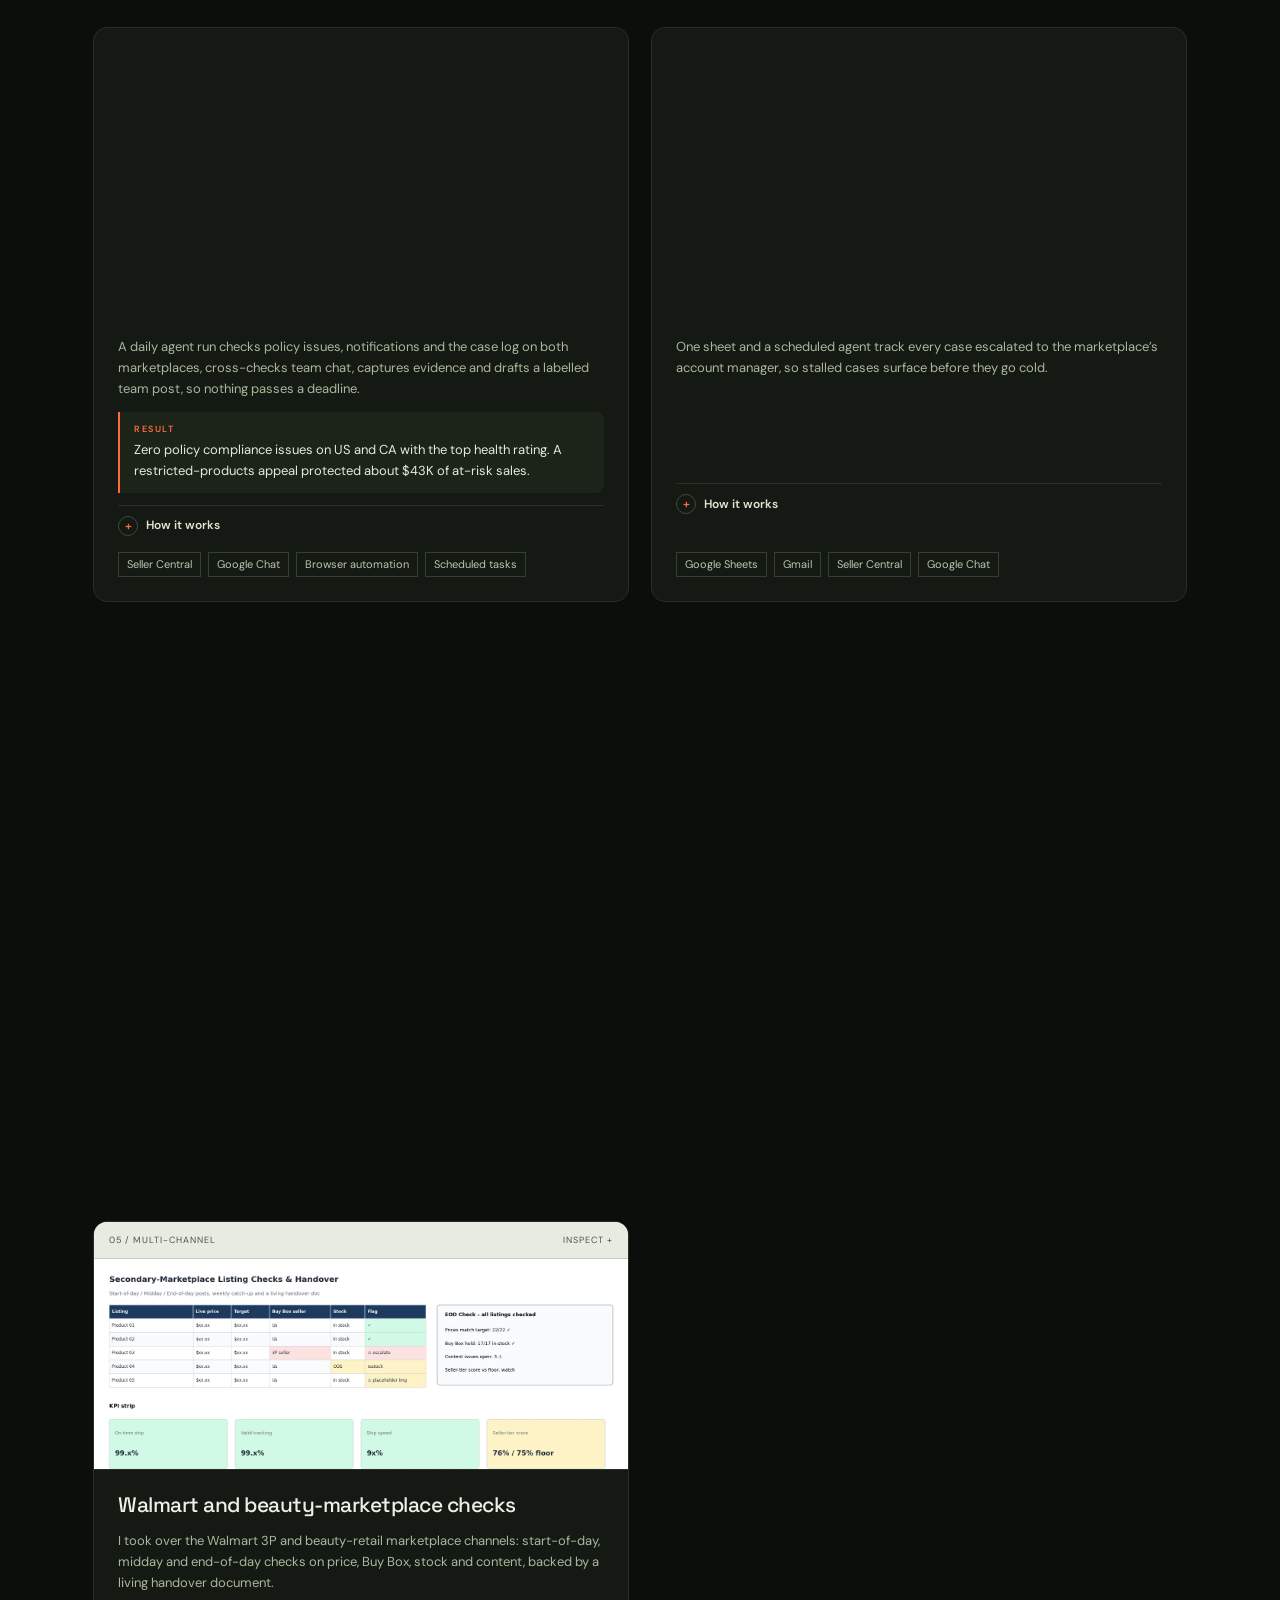
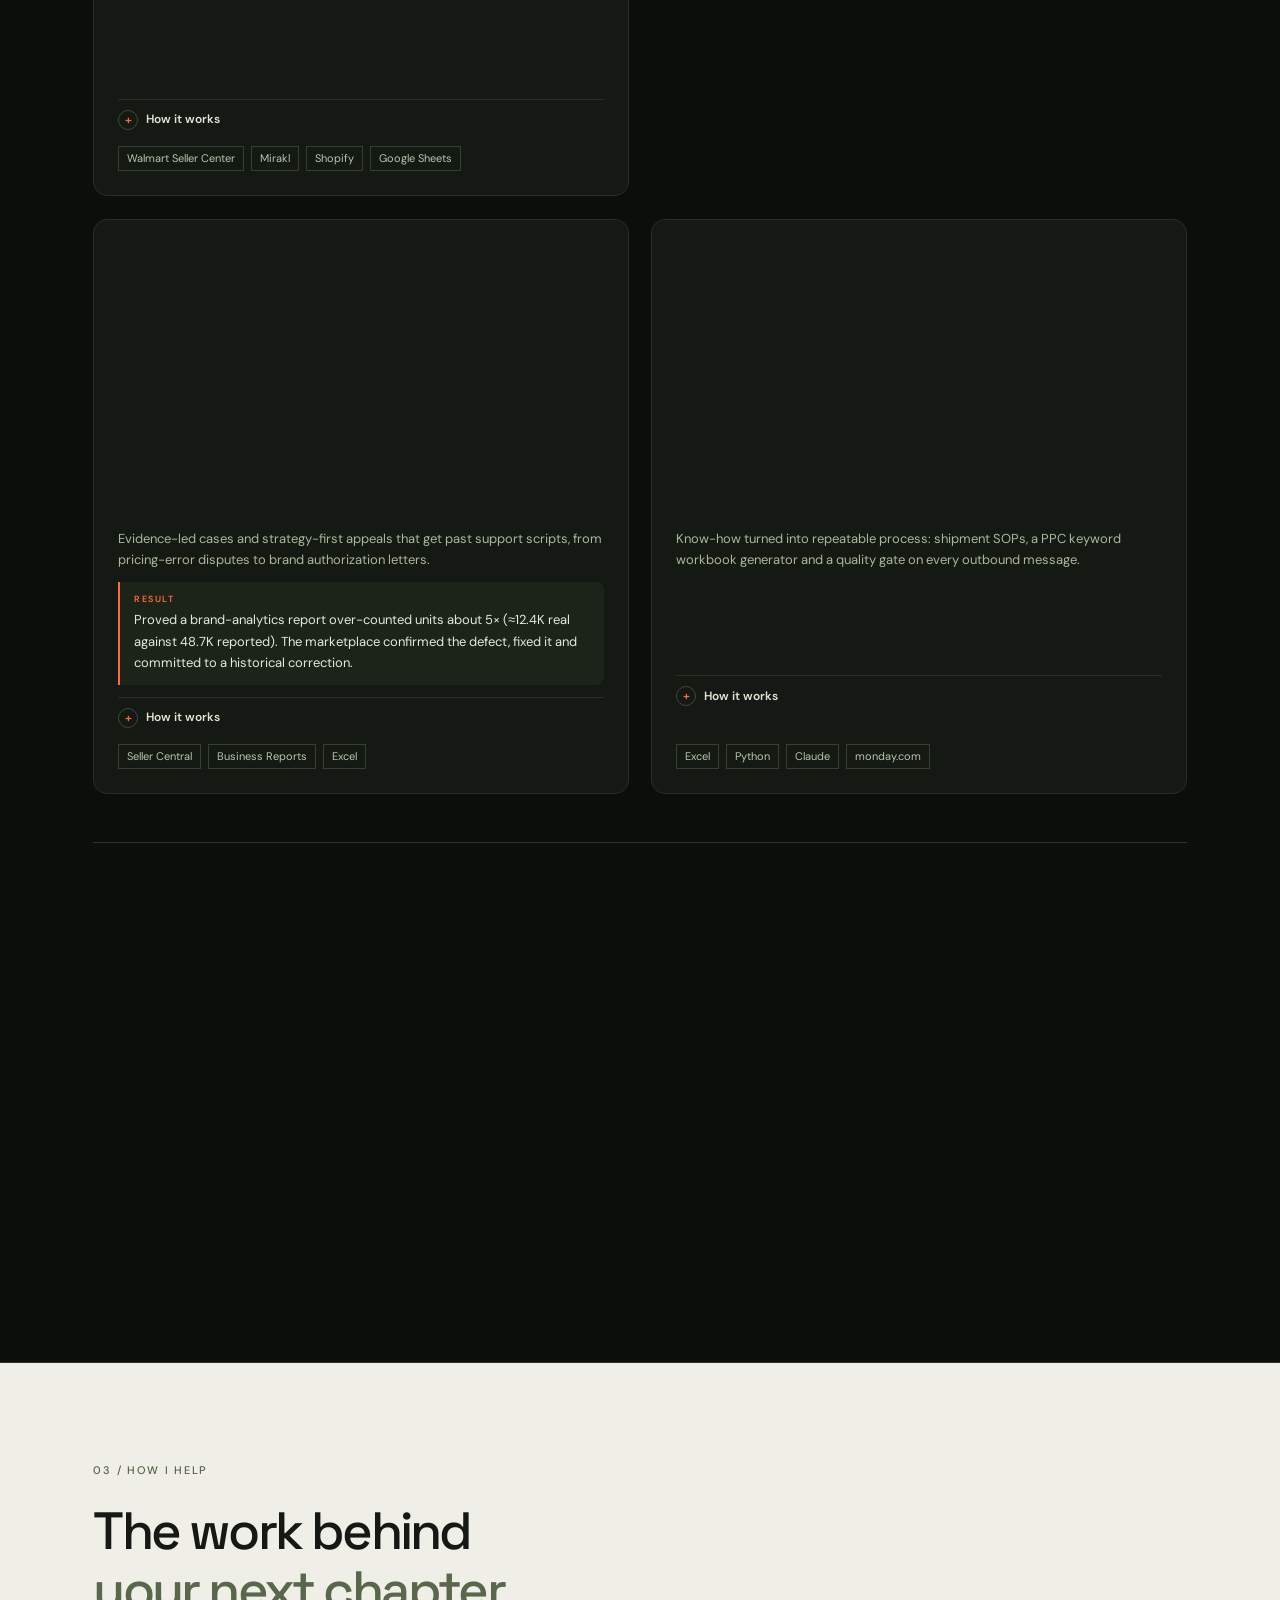
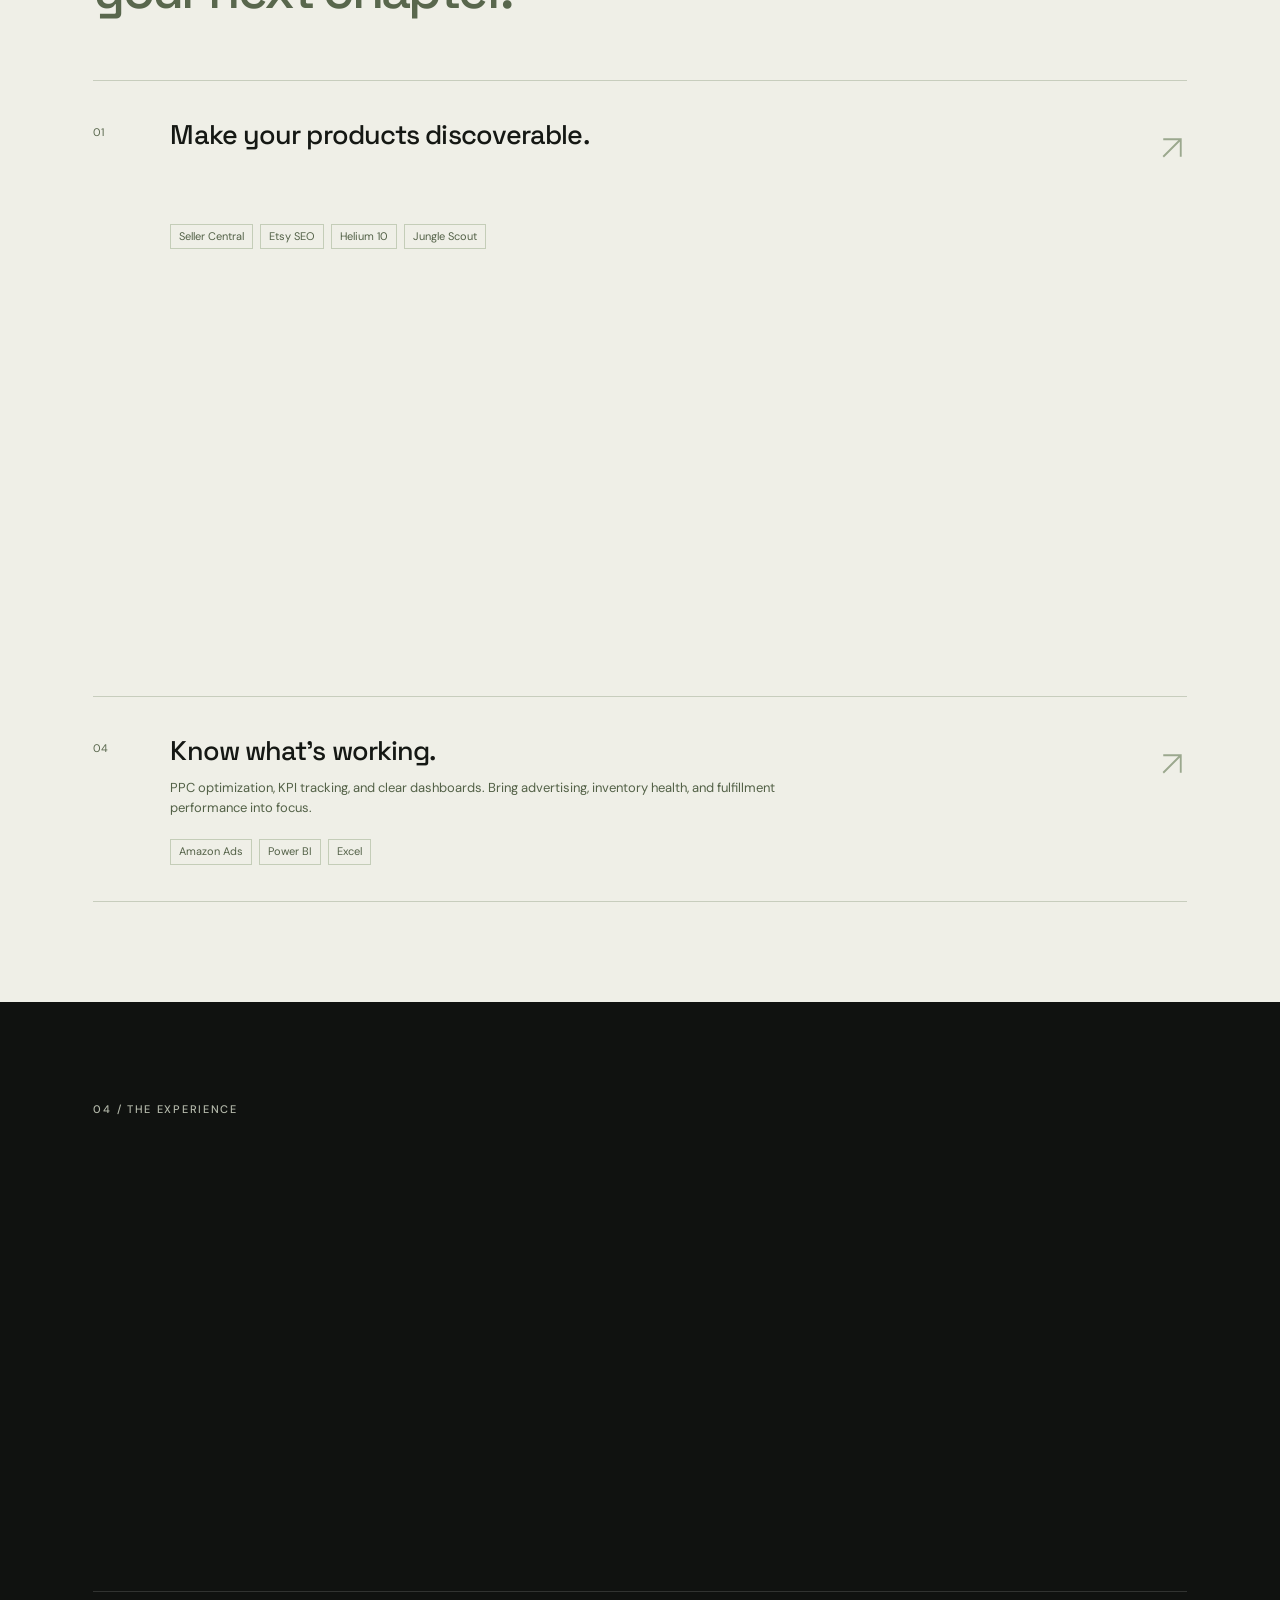
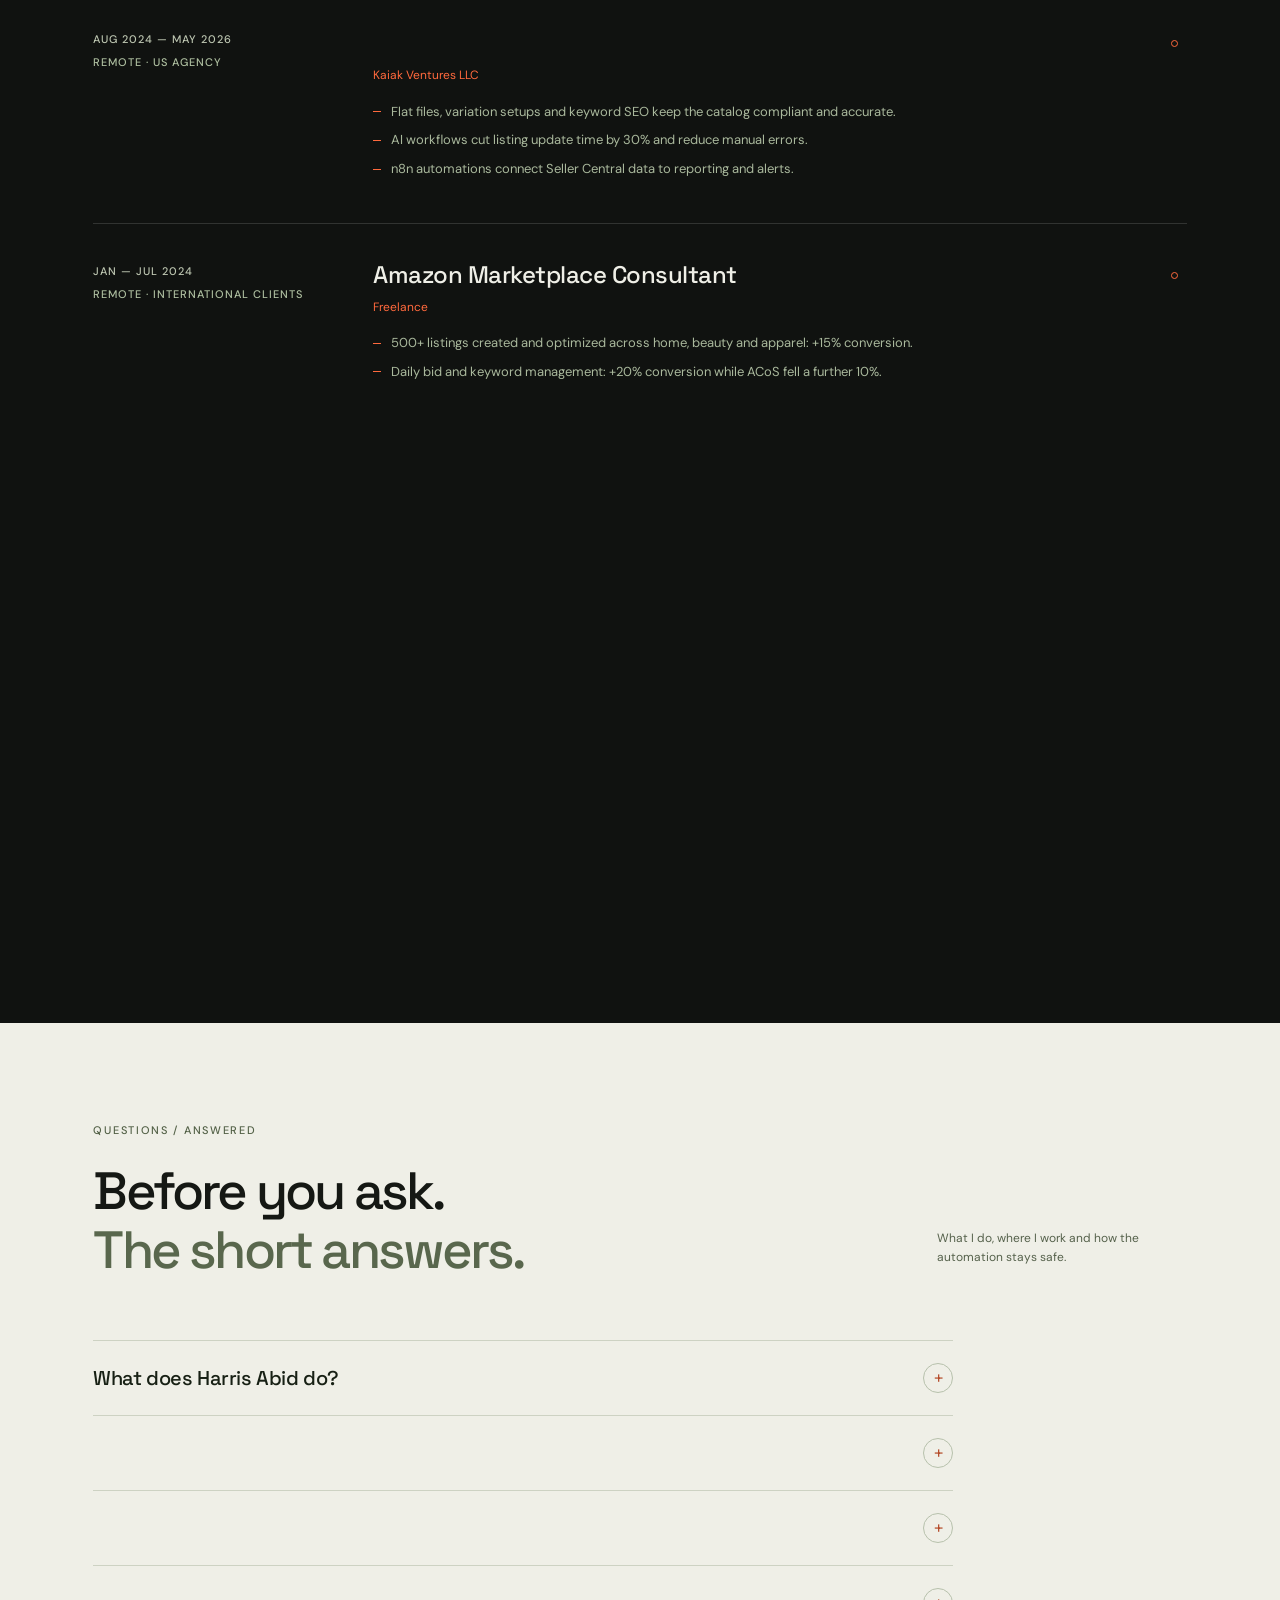
